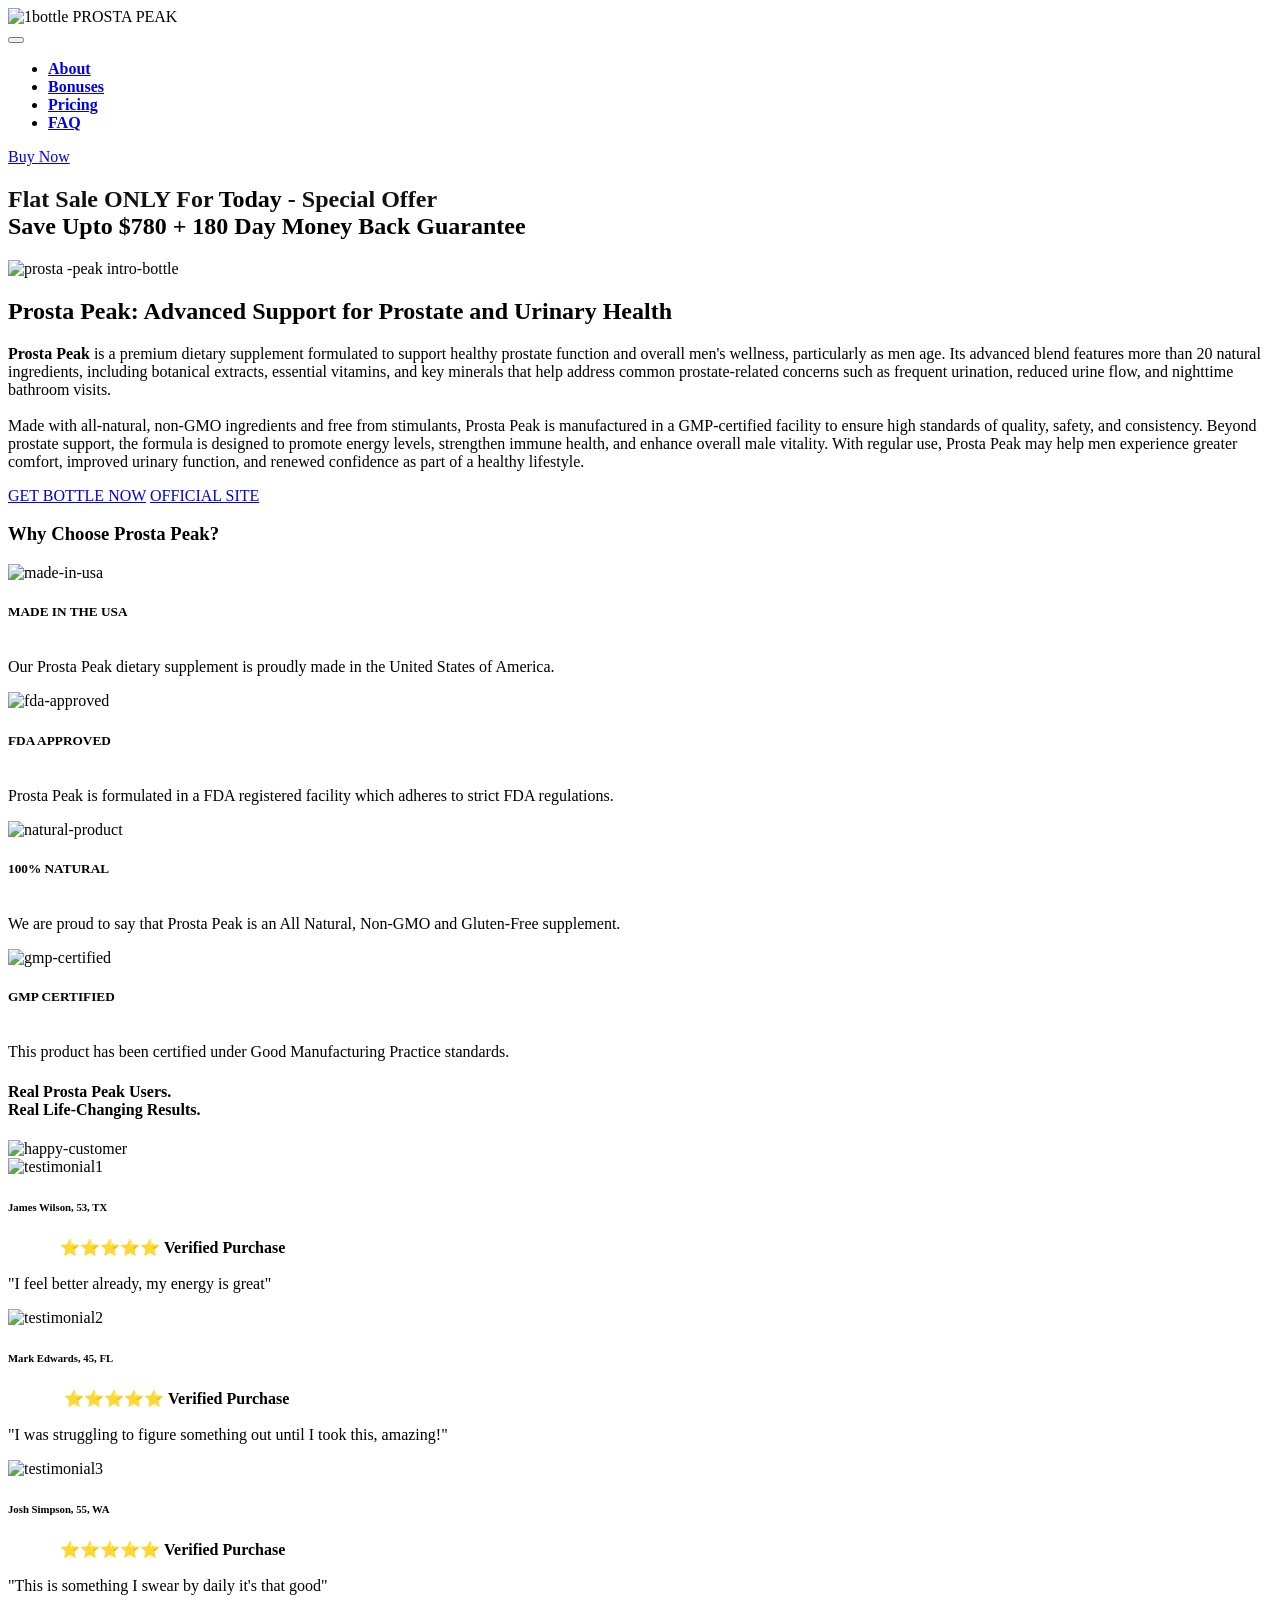
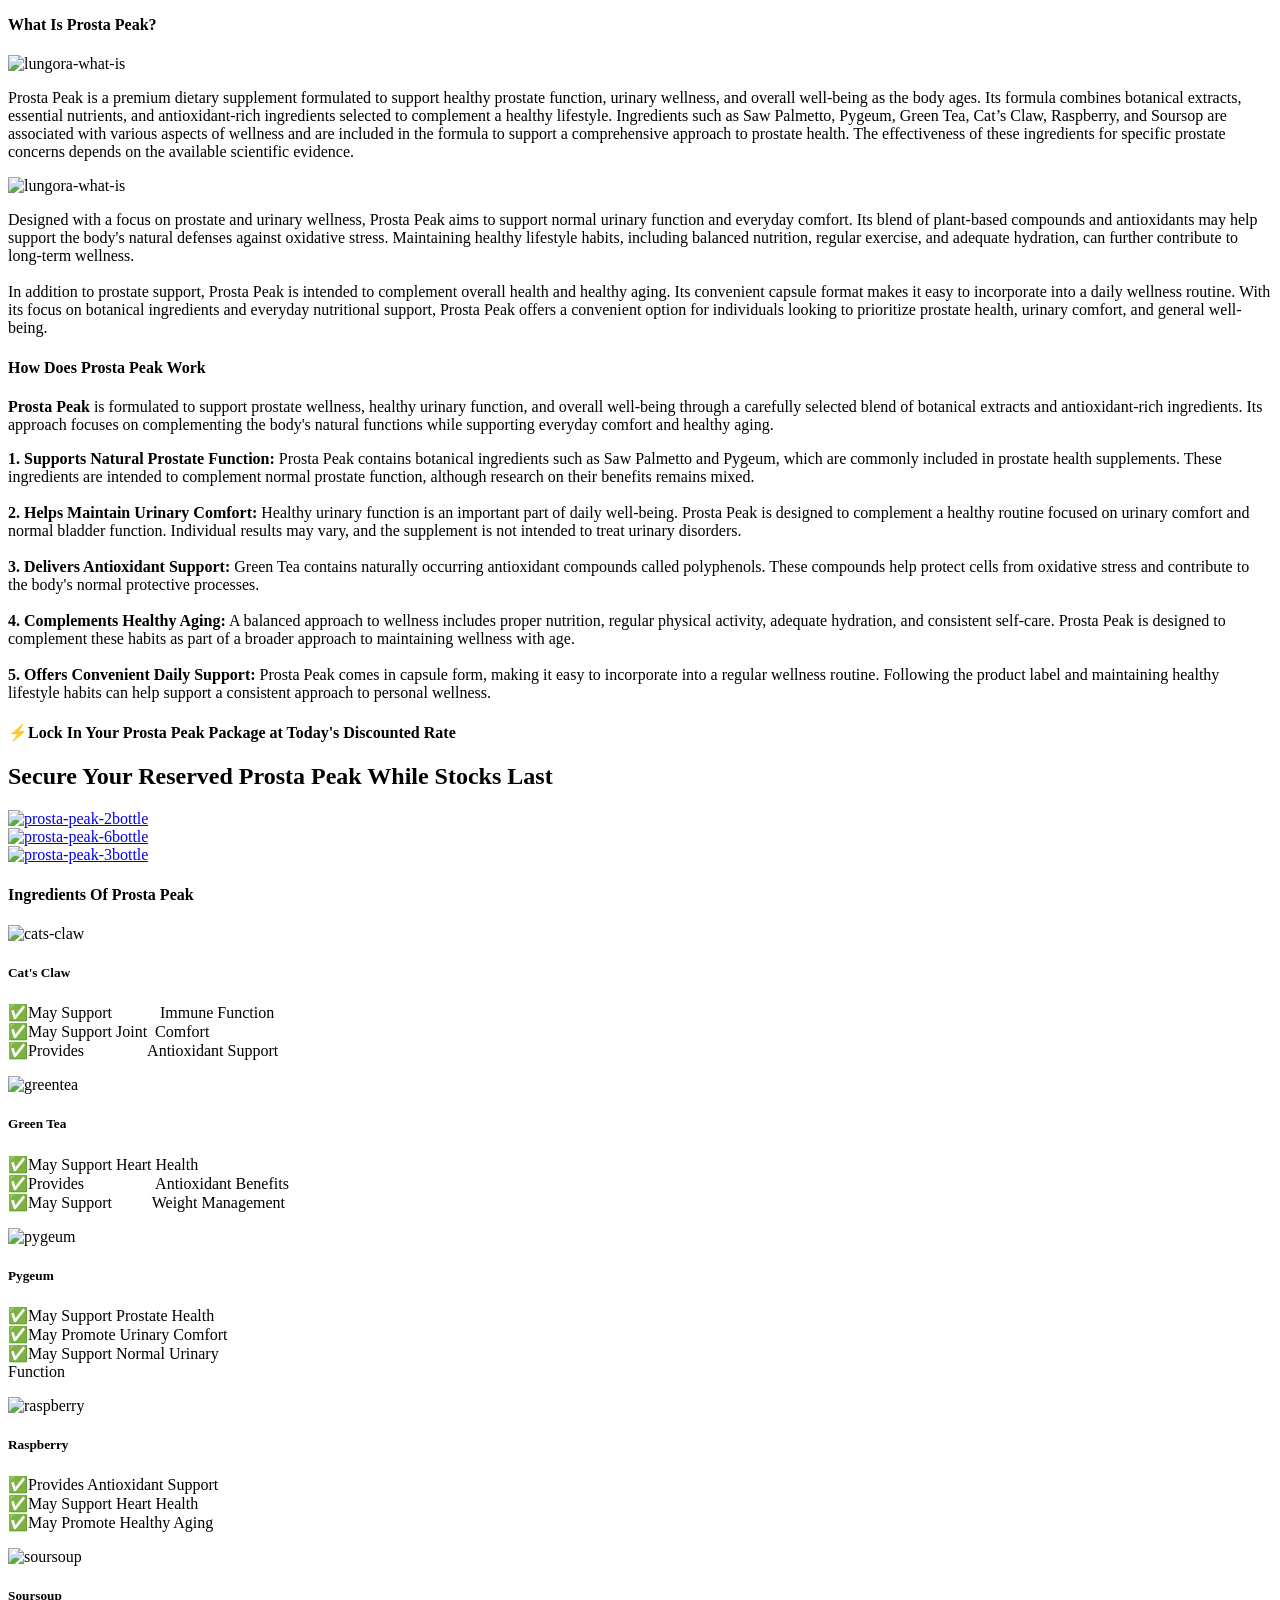
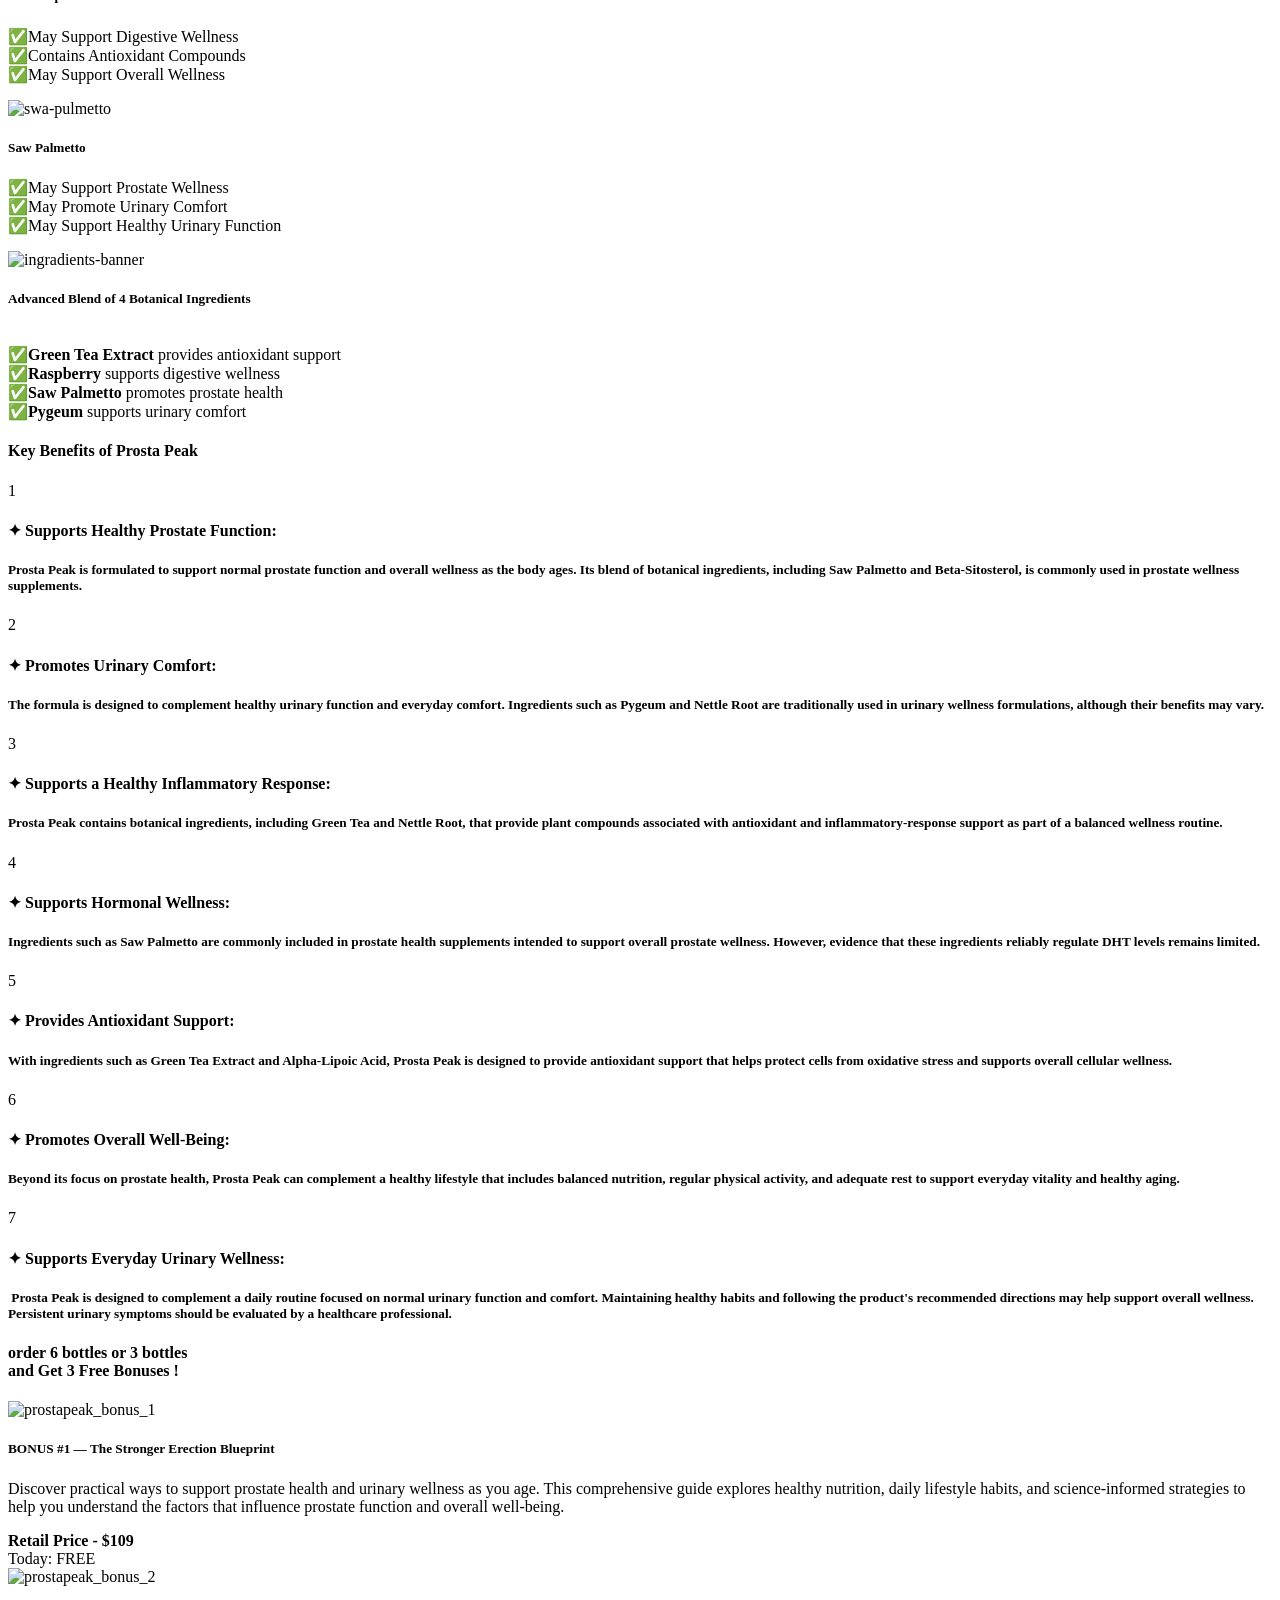
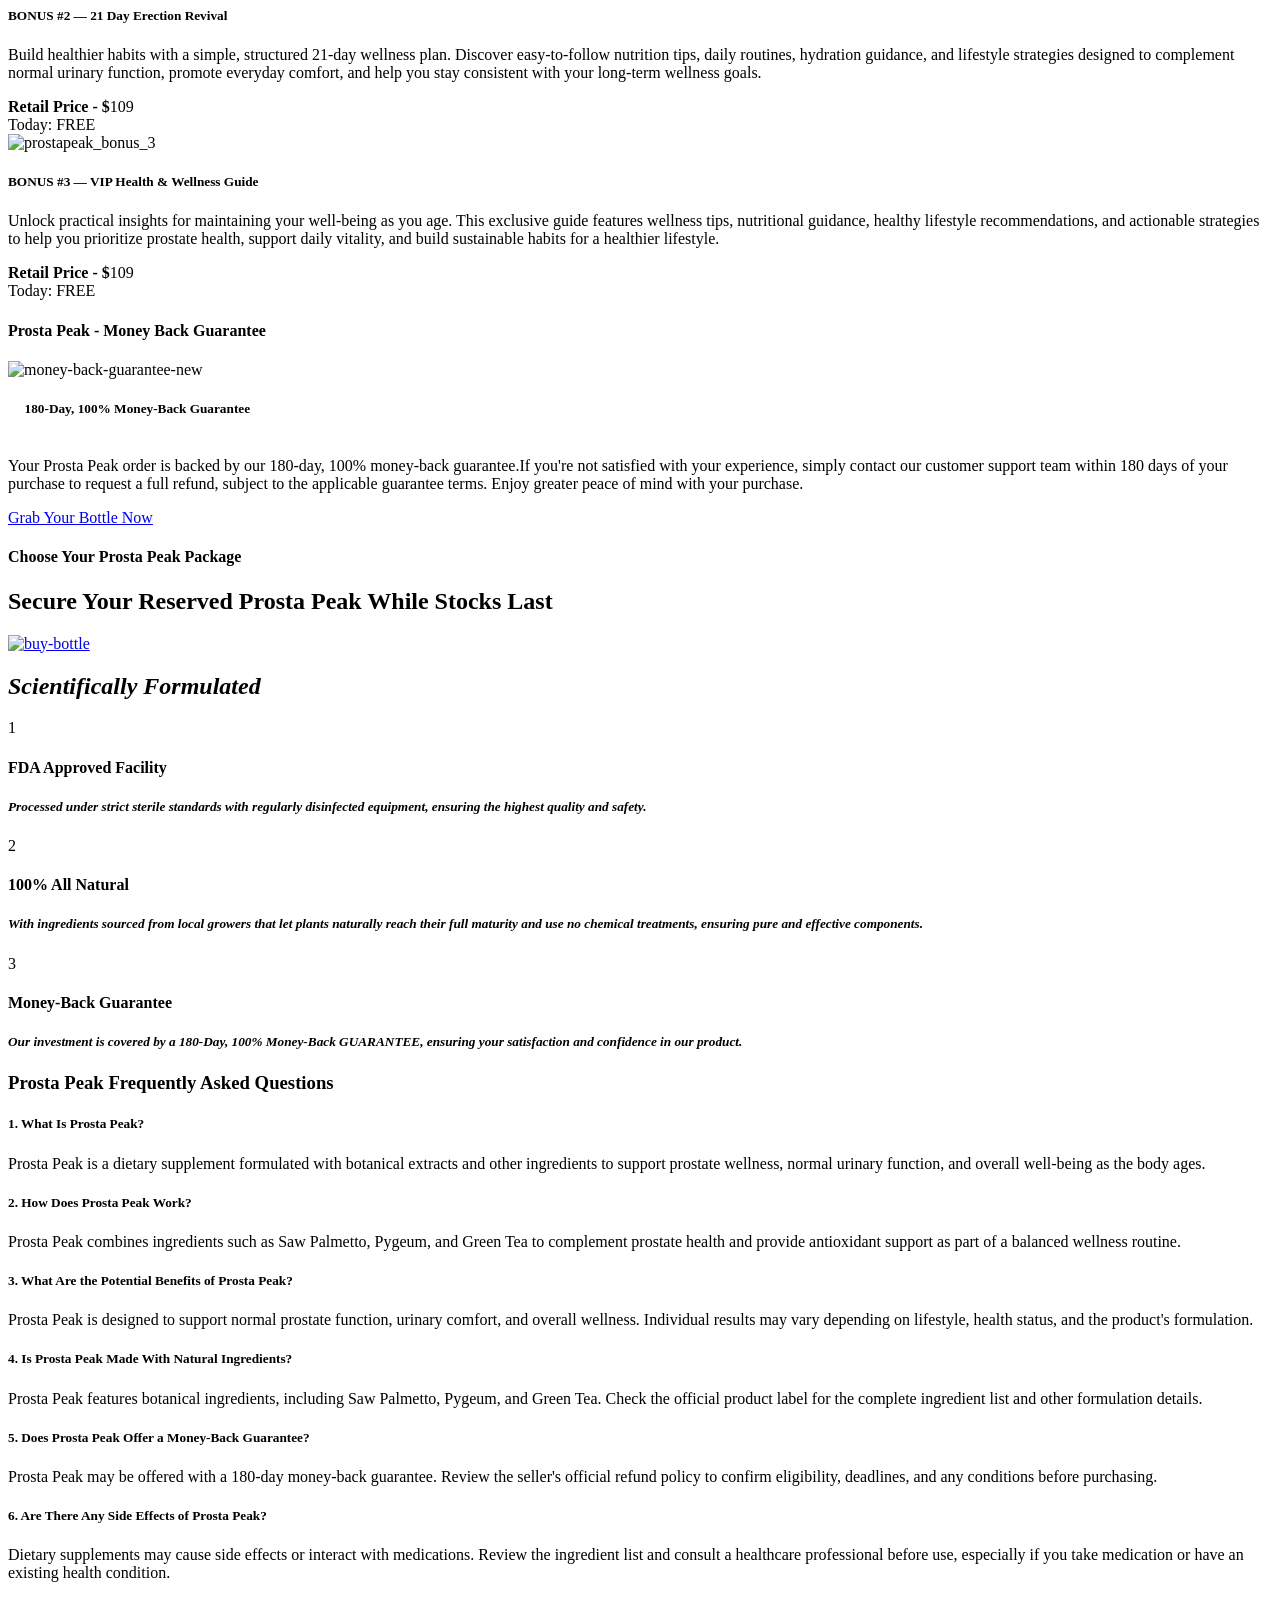
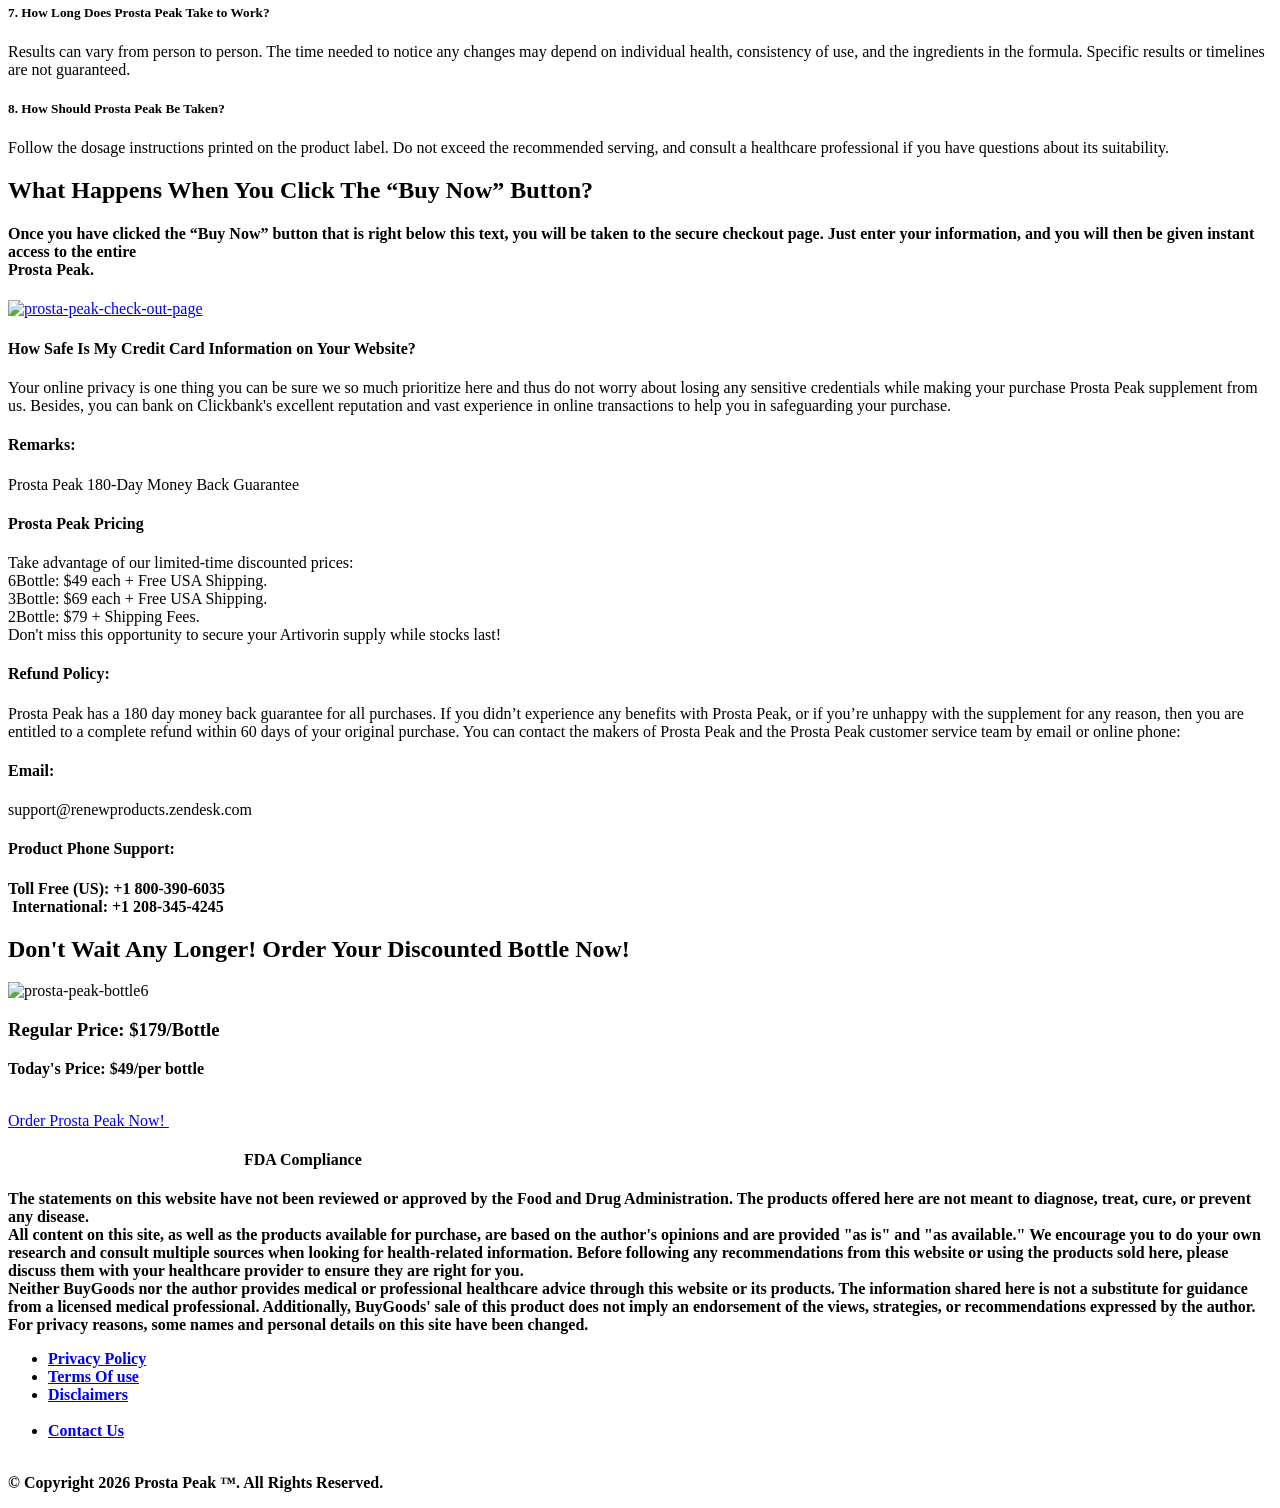
==== index.html @ 192a2726 "Add files via upload" ====
<!DOCTYPE html>
<html  lang="en">
<head>
  <!-- Site made with Mobirise Website Builder v6.1.12, https://mobirise.com -->
  <meta charset="UTF-8">
  <meta http-equiv="X-UA-Compatible" content="IE=edge">
  <meta name="generator" content="Mobirise v6.1.12, mobirise.com">
  <meta name="twitter:card" content="summary_large_image"/>
  <meta name="twitter:image:src" content="assets/images/index-meta.png">
  <meta property="og:image" content="assets/images/index-meta.png">
  <meta name="twitter:title" content="Prosta Peak™ | Official Site | -Prostate Health Support">
  <meta name="viewport" content="width=device-width, initial-scale=1, minimum-scale=1">
  <link rel="shortcut icon" href="assets/images/1bottle-92x146.png" type="image/x-icon">
  <meta name="description" content="Discover Prosta Peak, a dietary supplement formulated to support prostate health, urinary comfort, and overall wellness with a blend of botanical ingredients.">
  
  
  <title>Prosta Peak™ | Official Site | -Prostate Health Support</title>
  <link rel="stylesheet" href="assets/web/assets/mobirise-icons2/mobirise2.css">
  <link rel="stylesheet" href="assets/web/assets/mobirise-icons-bold/mobirise-icons-bold.css">
  <link rel="stylesheet" href="assets/bootstrap/css/bootstrap.min.css">
  <link rel="stylesheet" href="assets/animatecss/animate.css">
  <link rel="stylesheet" href="assets/dropdown/css/style.css">
  <link rel="stylesheet" href="assets/socicon/css/styles.css">
  <link rel="stylesheet" href="assets/theme/css/style.css">
  <link rel="preload" href="https://fonts.googleapis.com/css?family=Zen+Antique:400&display=swap" as="style" onload="this.onload=null;this.rel='stylesheet'">
  <noscript><link rel="stylesheet" href="https://fonts.googleapis.com/css?family=Zen+Antique:400&display=swap"></noscript>
  <link rel="preload" href="https://fonts.googleapis.com/css?family=Manrope:200,300,400,500,600,700,800&display=swap" as="style" onload="this.onload=null;this.rel='stylesheet'">
  <noscript><link rel="stylesheet" href="https://fonts.googleapis.com/css?family=Manrope:200,300,400,500,600,700,800&display=swap"></noscript>
  <link rel="preload" as="style" href="assets/mobirise/css/mbr-additional.css?v=Wb4AT2"><link rel="stylesheet" href="assets/mobirise/css/mbr-additional.css?v=Wb4AT2" type="text/css">

  
  
  <meta name="keywords" content="prosta peak official website,prosta peak reviews,prosta peak discount,prosta peak benefits,prosta peak urinary healthprosta peak order,prosta peak supplement, prosta peak capsule, prosta peak pricing,prosta peak buy">
<meta name="author"content="Prosta Peak">

<link rel="canonical"herf="">
</head>
<body>
  
  <section data-bs-version="5.1" class="menu menu1 cid-tJGsCG1vVL" once="menu" id="menu01-1">
	

	<nav class="navbar navbar-dropdown navbar-expand-lg">
		<div class="container">
			<div class="navbar-brand">
				<span class="navbar-logo">
					
						<img src="assets/images/1bottle-92x146.png" alt="1bottle" style="height: 2.9rem;">
					
				</span>
				<span class="navbar-caption-wrap"><a class="navbar-caption text-danger text-primary display-5">PROSTA PEAK</a></span>
			</div>
			<button class="navbar-toggler" type="button" data-toggle="collapse" data-bs-toggle="collapse" data-target="#navbarSupportedContent" data-bs-target="#navbarSupportedContent" aria-controls="navbarNavAltMarkup" aria-expanded="false" aria-label="Toggle navigation">
				<div class="hamburger">
					<span></span>
					<span></span>
					<span></span>
					<span></span>
				</div>
			</button>
			<div class="collapse navbar-collapse" id="navbarSupportedContent">
				<ul class="navbar-nav nav-dropdown" data-app-modern-menu="true"><li class="nav-item">
						<a class="nav-link link text-warning text-primary display-4" href="index.html#top"><span class="mobi-mbri mobi-mbri-layers mbr-iconfont mbr-iconfont-btn"></span><strong>About</strong></a>
					</li>
					<li class="nav-item">
						<a class="nav-link link text-warning text-primary display-4" href="index.html#features7-o" aria-expanded="false"><span class="mobi-mbri mobi-mbri-gift mbr-iconfont mbr-iconfont-btn"></span><strong>Bonuses</strong></a>
					</li>
					<li class="nav-item"><a class="nav-link link text-warning text-primary display-4" href="index.html#team1-u"><span class="mobi-mbri mobi-mbri-database mbr-iconfont mbr-iconfont-btn"></span><strong>Pricing</strong></a></li><li class="nav-item">
						<a class="nav-link link text-warning text-primary display-4" href="index.html#list05-13"><span class="mbrib-question mbr-iconfont mbr-iconfont-btn"></span><strong>FAQ</strong></a>
					</li></ul>
				
				<div class="navbar-buttons mbr-section-btn"><a class="btn btn-primary display-4" href="https://36f86bvnl8k4a-2ly90dd9jv-4.hop.clickbank.net" target="_blank">Buy Now</a></div>
			</div>
		</div>
	</nav>
</section>

<section data-bs-version="5.1" class="content4 cid-vyhotCHOme" id="content4-1g">
    
    
    <div class="container-fluid">
        <div class="row justify-content-center">
            <div class="title col-md-12 col-lg-12">
                <h1 class="mbr-section-title mbr-fonts-style align-center mb-4 d-none d-md-block d-lg-block d-xl-block display-2"><font color="#111111" style=""><strong>Flat Sale ONLY For&nbsp;</strong></font><strong>Today</strong>&nbsp;<font color="#111111"><strong>- Special Offer</strong><br></font><strong>Save Upto $780 + 180 Day Money Back Guarantee</strong></h1>
                
                
            </div>
        </div>
    </div>
</section>

<section data-bs-version="5.1" class="start article2 cid-vy6zNTiyX4" id="article02-0">
	

	
	

	<div class="container-fluid">
		<div class="row justify-content-center">
			<div class="col-12 col-md-12 col-lg-4 image-wrapper">
				<img class="w-100" src="assets/images/prosta20peak20supplement20product20advertisement-712x967.png" alt="prosta -peak intro-bottle">
			</div>
			<div class="col-12 col-md-12 col-lg">
				<div class="text-wrapper align-left">
					<h1 class="mbr-section-title mbr-fonts-style mb-4 display-5"><strong>Prosta Peak: Advanced Support for Prostate and Urinary Health</strong></h1>
					<p class="mbr-text align-left mbr-fonts-style mb-4 display-5"><strong>Prosta Peak</strong> is a premium dietary supplement formulated to support healthy prostate function and overall men's wellness, particularly as men age. Its advanced blend features more than 20 natural ingredients, including botanical extracts, essential vitamins, and key minerals that help address common prostate-related concerns such as frequent urination, reduced urine flow, and nighttime bathroom visits.
<br>
<br>Made with all-natural, non-GMO ingredients and free from stimulants, Prosta Peak is manufactured in a GMP-certified facility to ensure high standards of quality, safety, and consistency. Beyond prostate support, the formula is designed to promote energy levels, strengthen immune health, and enhance overall male vitality. With regular use, Prosta Peak may help men experience greater comfort, improved urinary function, and renewed confidence as part of a healthy lifestyle.</p>
					<div class="mbr-section-btn align-left mt-3"><a class="btn btn-primary display-5" href="https://36f86bvnl8k4a-2ly90dd9jv-4.hop.clickbank.net" target="_blank"><span class="mobi-mbri mobi-mbri-cart-add mbr-iconfont mbr-iconfont-btn"></span>GET BOTTLE NOW</a> <a class="btn btn-success-outline display-5" href="https://36f86bvnl8k4a-2ly90dd9jv-4.hop.clickbank.net" target="_blank"><span class="mobi-mbri mobi-mbri-cursor-click mbr-iconfont mbr-iconfont-btn"></span>OFFICIAL SITE</a></div>
				</div>
			</div>
		</div>
	</div>
</section>

<section data-bs-version="5.1" class="header3 cid-vy7ikTWwGf" id="header3-3">

    

    
    

    <div class="align-center container">
        <div class="row justify-content-center">
            <div class="col-12 col-lg-12">
                <h3 class="mbr-section-title mbr-fonts-style mb-3 display-2"><strong>Why Choose Prosta Peak?</strong></h3>
                
                
                
            </div>
        </div>
    </div>
</section>

<section data-bs-version="5.1" class="team1 cid-vy7ifWSAKe" id="team1-1">
    

    
    
    <div class="container">
        <div class="row justify-content-center">
            
            <div class="item features-image mb-4 col-12 col-md-3">
                <div class="item-wrapper">
                    <div class="image-wrap">
                        <img src="assets/images/made-in-united-state-1.webp" alt="made-in-usa" data-slide-to="0" data-bs-slide-to="0">
                    </div>
                    <div class="content-wrap">
                        <h5 class="mbr-section-title card-title mbr-fonts-style align-center m-0 display-5"><strong>MADE IN THE USA</strong><strong><br></strong><strong><br></strong></h5>
                        
                        <p class="card-text mbr-fonts-style align-center display-5">
                            Our Prosta Peak dietary supplement is proudly made in the United States of America.
                        </p>
                        
                        
                    </div>
                </div>
            </div>

            <div class="item features-image mb-4 col-12 col-md-3">
                <div class="item-wrapper">
                    <div class="image-wrap">
                        <img src="assets/images/fda-approved-2.webp" alt="fda-approved" data-slide-to="1" data-bs-slide-to="1">
                    </div>
                    <div class="content-wrap">
                        <h5 class="mbr-section-title card-title mbr-fonts-style align-center m-0 display-5"><strong>FDA APPROVED</strong><br><strong><br></strong></h5>
                        
                        <p class="card-text mbr-fonts-style align-center display-5">
                            Prosta Peak is formulated in a FDA registered facility which adheres to strict FDA regulations.
                        </p>
                        
                        
                    </div>
                </div>
            </div>
            
            <div class="item features-image mb-4 col-12 col-md-3">
                <div class="item-wrapper">
                    <div class="image-wrap">
                        <img src="assets/images/natural-product-2.webp" alt="natural-product" data-slide-to="2" data-bs-slide-to="2">
                    </div>
                    <div class="content-wrap">
                        <h5 class="mbr-section-title card-title mbr-fonts-style align-center m-0 display-5"><strong>100% NATURAL</strong><br><strong><br></strong></h5>
                        
                        <p class="card-text mbr-fonts-style align-center display-5">We are proud to say that Prosta Peak is an All Natural, Non-GMO and Gluten-Free supplement.</p>
                        
                        
                    </div>
                </div>
            </div><div class="item features-image mb-4 col-12 col-md-3">
                <div class="item-wrapper">
                    <div class="image-wrap">
                        <img src="assets/images/gmp-certified-3.webp" alt="gmp-certified" data-slide-to="3" data-bs-slide-to="3">
                    </div>
                    <div class="content-wrap">
                        <h5 class="mbr-section-title card-title mbr-fonts-style align-center m-0 display-5"><strong>GMP CERTIFIED</strong><br><strong><br></strong></h5>
                        
                        <p class="card-text mbr-fonts-style align-center display-5">
                            This product has been certified under Good Manufacturing Practice standards.
                        </p>
                        
                        
                    </div>
                </div>
            </div>
        </div>
    </div>
</section>

<section data-bs-version="5.1" class="header3 cid-vy7ij6D4bA" id="header3-2">

    

    
    

    <div class="align-center container">
        <div class="row justify-content-center">
            <div class="col-12 col-lg-12">
                <h4 class="mbr-section-title mbr-fonts-style mb-3 display-2"><strong>Real Prosta Peak Users.
</strong><div><strong>Real Life-Changing Results.</strong></div></h4>
                
                
                
            </div>
        </div>
    </div>
</section>

<section data-bs-version="5.1" class="image3 cid-vygMN3to5I" id="image3-1a">
    

    
    

    <div class="container">
        <div class="row justify-content-center">
            <div class="col-12 col-lg-9">
                <div class="image-wrapper">
                    <img src="assets/images/happy-customer-1146x386.png" alt="happy-customer">
                    
                </div>
            </div>
        </div>
    </div>
</section>

<section data-bs-version="5.1" class="features9 cid-vygL002fHL" xmlns="http://www.w3.org/1999/html" id="features9-19">
    
    

    
    

    <div class="container">
        
        
        <div class="item features-image active">
            <div class="item-wrapper">
                <div class="row align-items-center">
                    <div class="col-12 col-md-3">
                        <div class="image-wrapper">
                            <img src="assets/images/testimonial1-288x288.png" alt="testimonial1" data-slide-to="0" data-bs-slide-to="0">
                        </div>
                    </div>
                    <div class="col-12 col-md">
                        <div class="card-box">
                            <div class="row">
                                <div class="col-md">
                                    <h6 class="card-title mbr-fonts-style display-5"><strong>James Wilson, 53, TX</strong></h6>
                                    <p class="mbr-text mbr-fonts-style display-5">&nbsp; &nbsp; &nbsp; &nbsp; &nbsp; &nbsp; &nbsp;⭐⭐⭐⭐⭐&nbsp;<strong>Verified Purchase</strong><br><br>"I feel better already, my energy is great"<br></p>
                                </div>
                                
                                <div></div>
                            </div>
                        </div>
                    </div>
                </div>
            </div>
        </div><div class="item features-image">
            <div class="item-wrapper">
                <div class="row align-items-center">
                    <div class="col-12 col-md-3">
                        <div class="image-wrapper">
                            <img src="assets/images/testimonial2-518x518.png" alt="testimonial2" data-slide-to="1" data-bs-slide-to="1">
                        </div>
                    </div>
                    <div class="col-12 col-md">
                        <div class="card-box">
                            <div class="row">
                                <div class="col-md">
                                    <h6 class="card-title mbr-fonts-style display-5"><strong>Mark Edwards, 45, FL</strong></h6>
                                    <p class="mbr-text mbr-fonts-style display-5">&nbsp; &nbsp; &nbsp; &nbsp; &nbsp; &nbsp; &nbsp; ⭐⭐⭐⭐⭐ <strong>Verified Purchase</strong><strong><br></strong><br>"I was struggling to figure something out until I took this, amazing!"<br></p>
                                </div>
                                
                                <div></div>
                            </div>
                        </div>
                    </div>
                </div>
            </div>
        </div><div class="item features-image">
            <div class="item-wrapper">
                <div class="row align-items-center">
                    <div class="col-12 col-md-3">
                        <div class="image-wrapper">
                            <img src="assets/images/testimonial3-288x288.png" alt="testimonial3" data-slide-to="2" data-bs-slide-to="2">
                        </div>
                    </div>
                    <div class="col-12 col-md">
                        <div class="card-box">
                            <div class="row">
                                <div class="col-md">
                                    <h6 class="card-title mbr-fonts-style display-5"><strong>Josh Simpson, 55, WA</strong></h6>
                                    <p class="mbr-text mbr-fonts-style display-5">&nbsp; &nbsp; &nbsp; &nbsp; &nbsp; &nbsp; &nbsp;⭐⭐⭐⭐⭐ <strong>Verified Purchase</strong><strong><br></strong><br>"This is something I swear by daily it's that good"<br></p>
                                </div>
                                
                                <div></div>
                            </div>
                        </div>
                    </div>
                </div>
            </div>
        </div>
    </div>
</section>

<section data-bs-version="5.1" class="header3 cid-vy7kbhghx2" id="header3-5">

    

    
    

    <div class="align-center container">
        <div class="row justify-content-center">
            <div class="col-12 col-lg-12">
                <h4 class="mbr-section-title mbr-fonts-style mb-3 display-2"><strong>What Is Prosta Peak?</strong></h4>
                
                
                
            </div>
        </div>
    </div>
</section>

<section data-bs-version="5.1" class="features7 cid-vy7kC2RSER" id="features7-6">
    <!---->
    

    
    
    <div class="container-fluid">
        <div class="card-wrapper">
            <div class="row align-items-center flex-row-reverse">
                <div class="col-12 col-lg-4">
                    <div class="image-wrapper">
                        <img src="assets/images/2bottles-712x793.png" alt="lungora-what-is">
                    </div>
                </div>
                <div class="col-12 col-lg">
                    <div class="text-box">
                        
                        <p class="mbr-text mbr-fonts-style display-5">Prosta Peak is a premium dietary supplement formulated to support healthy prostate function, urinary wellness, and overall well-being as the body ages. Its formula combines botanical extracts, essential nutrients, and antioxidant-rich ingredients selected to complement a healthy lifestyle. Ingredients such as Saw Palmetto, Pygeum, Green Tea, Cat’s Claw, Raspberry, and Soursop are associated with various aspects of wellness and are included in the formula to support a comprehensive approach to prostate health. The effectiveness of these ingredients for specific prostate concerns depends on the available scientific evidence.<br></p>
                        
                        
                    </div>
                </div>
            </div>
        </div>
    </div>
</section>

<section data-bs-version="5.1" class="features7 cid-vy7l1I9UVM" id="features7-7">
    <!---->
    

    
    
    <div class="container-fluid">
        <div class="card-wrapper">
            <div class="row align-items-center">
                <div class="col-12 col-lg-4">
                    <div class="image-wrapper">
                        <img src="assets/images/prostate20support20and20revival20bundle-712x630.png" alt="lungora-what-is">
                    </div>
                </div>
                <div class="col-12 col-lg">
                    <div class="text-box">
                        
                        <p class="mbr-text mbr-fonts-style display-5">Designed with a focus on prostate and urinary wellness, Prosta Peak aims to support normal urinary function and everyday comfort. Its blend of plant-based compounds and antioxidants may help support the body's natural defenses against oxidative stress. Maintaining healthy lifestyle habits, including balanced nutrition, regular exercise, and adequate hydration, can further contribute to long-term wellness.<br><br>In addition to prostate support, Prosta Peak is intended to complement overall health and healthy aging. Its convenient capsule format makes it easy to incorporate into a daily wellness routine. With its focus on botanical ingredients and everyday nutritional support, Prosta Peak offers a convenient option for individuals looking to prioritize prostate health, urinary comfort, and general well-being.<br></p>
                        
                        
                    </div>
                </div>
            </div>
        </div>
    </div>
</section>

<section data-bs-version="5.1" class="header3 cid-vy7lmOQEzu" id="header3-8">

    

    
    

    <div class="align-center container">
        <div class="row justify-content-center">
            <div class="col-12 col-lg-12">
                <h4 class="mbr-section-title mbr-fonts-style mb-3 display-2"><strong>How Does Prosta Peak Work</strong></h4>
                
                
                
            </div>
        </div>
    </div>
</section>

<section data-bs-version="5.1" class="content5 cid-vyhA2QmV28" id="content5-1h">
    
    <div class="container">
        <div class="row justify-content-center">
            <div class="col-md-12 col-lg-10">
                
                
                <p class="mbr-text mbr-fonts-style display-5"><strong>Prosta Peak</strong> is formulated to support prostate wellness, healthy urinary function, and overall well-being through a carefully selected blend of botanical extracts and antioxidant-rich ingredients. Its approach focuses on complementing the body's natural functions while supporting everyday comfort and healthy aging.</p>
            </div>
        </div>
    </div>
</section>

<section data-bs-version="5.1" class="content15 cid-vy7m95IAvo" id="content15-a">

    

    
    
    <div class="container">
        <div class="row justify-content-center">
            <div class="card col-md-12 col-lg-12">
                <div class="card-wrapper">
                    <div class="card-box align-left">
                        
                        <p class="mbr-text mbr-fonts-style display-5"><strong>1. Supports Natural Prostate Function:</strong> Prosta Peak contains botanical ingredients such as Saw Palmetto and Pygeum, which are commonly included in prostate health supplements. These ingredients are intended to complement normal prostate function, although research on their benefits remains mixed.<br><br><strong>2. Helps Maintain Urinary Comfort:</strong> Healthy urinary function is an important part of daily well-being. Prosta Peak is designed to complement a healthy routine focused on urinary comfort and normal bladder function. Individual results may vary, and the supplement is not intended to treat urinary disorders.<br><br><strong>3. Delivers Antioxidant Support:</strong> Green Tea contains naturally occurring antioxidant compounds called polyphenols. These compounds help protect cells from oxidative stress and contribute to the body's normal protective processes.<br><br><strong>4. Complements Healthy Aging:</strong> A balanced approach to wellness includes proper nutrition, regular physical activity, adequate hydration, and consistent self-care. Prosta Peak is designed to complement these habits as part of a broader approach to maintaining wellness with age.<br><br><strong>5. Offers Convenient Daily Support:</strong> Prosta Peak comes in capsule form, making it easy to incorporate into a regular wellness routine. Following the product label and maintaining healthy lifestyle habits can help support a consistent approach to personal wellness.<br></p>
                        
                    </div>
                </div>
            </div>
        </div>
    </div>
</section>

<section data-bs-version="5.1" class="header3 cid-vy7mnGGQPc" id="header3-b">

    

    
    

    <div class="align-center container">
        <div class="row justify-content-center">
            <div class="col-12 col-lg-12">
                <h4 class="mbr-section-title mbr-fonts-style mb-3 display-2"><strong>⚡Lock In Your Prosta Peak Package at Today's Discounted Rate</strong></h4>
                <h2 class="mbr-section-subtitle mbr-fonts-style mb-3 display-5"><strong>Secure Your Reserved Prosta Peak While Stocks Last</strong></h2>
                
                
            </div>
        </div>
    </div>
</section>

<section data-bs-version="5.1" class="team1 cid-vydh9ml3Dt" id="team1-u">
    

    
    
    <div class="container">
        <div class="row justify-content-center">
            
            <div class="col-sm-6 col-lg-4">
                <div class="card-wrap">
                    <div class="image-wrap">
                        <a href="https://36f86bvnl8k4a-2ly90dd9jv-4.hop.clickbank.net"><img src="assets/images/prosta-peak-2bottle-576x1196.png" alt="prosta-peak-2bottle"></a>
                    </div>
                    <div class="content-wrap">
                        
                        
                        
                        
                        
                    </div>
                </div>
            </div>

            <div class="col-sm-6 col-lg-4">
                <div class="card-wrap">
                    <div class="image-wrap">
                        <a href="https://36f86bvnl8k4a-2ly90dd9jv-4.hop.clickbank.net"><img src="assets/images/prosta-peak-6bottle-619x1289.png" alt="prosta-peak-6bottle"></a>
                    </div>
                    <div class="content-wrap">
                        
                        
                        
                        
                        
                    </div>
                </div>
            </div>

            <div class="col-sm-6 col-lg-4">
                <div class="card-wrap">
                    <div class="image-wrap">
                        <a href="https://36f86bvnl8k4a-2ly90dd9jv-4.hop.clickbank.net"><img src="assets/images/prosta-peak-3bottle-570x1185.png" alt="prosta-peak-3bottle"></a>
                    </div>
                    <div class="content-wrap">
                        
                        
                        
                        
                        
                    </div>
                </div>
            </div>

            
        </div>
    </div>
</section>

<section data-bs-version="5.1" class="header3 cid-vy7ndL1pJ2" id="header3-e">

    

    
    

    <div class="align-center container">
        <div class="row justify-content-center">
            <div class="col-12 col-lg-12">
                <h4 class="mbr-section-title mbr-fonts-style mb-3 display-2"><strong>Ingredients Of Prosta Peak</strong></h4>
                
                
                
            </div>
        </div>
    </div>
</section>

<section data-bs-version="5.1" class="features19 cid-vyd5vZDalj" id="features019-h">
	

	
	
	<div class="container">
		<div class="row justify-content-center">
			
		</div>
		<div class="row">
			<div class="item features-without-image col-12 col-lg-4 item-mb active">
				<div class="item-wrapper">
					<div class="card-box align-left">
						<div class="img-wrapper mb-3">
							<img class="" src="assets/images/cats-claw-160x166.png" alt="cats-claw" data-slide-to="0" data-bs-slide-to="0">
						</div>
						<h5 class="card-title mbr-fonts-style display-5"><strong>Cat's Claw</strong></h5>
						<p class="card-text mbr-fonts-style display-5">✅May Support&nbsp; &nbsp; &nbsp; &nbsp; &nbsp; &nbsp; Immune Function<br>✅May Support Joint&nbsp; Comfort<br>✅Provides&nbsp; &nbsp; &nbsp; &nbsp; &nbsp; &nbsp; &nbsp; &nbsp; Antioxidant Support</p>
					</div>
				</div>
			</div><div class="item features-without-image col-12 col-lg-4 item-mb">
				<div class="item-wrapper">
					<div class="card-box align-left">
						<div class="img-wrapper mb-3">
							<img class="" src="assets/images/greentea-160x166.png" data-slide-to="1" data-bs-slide-to="1" alt="greentea">
						</div>
						<h5 class="card-title mbr-fonts-style display-5"><strong>Green Tea</strong></h5>
						<p class="card-text mbr-fonts-style display-5">✅May Support Heart Health<br>✅Provides&nbsp; &nbsp; &nbsp; &nbsp; &nbsp; &nbsp; &nbsp; &nbsp; &nbsp; Antioxidant Benefits<br>✅May Support&nbsp; &nbsp; &nbsp; &nbsp; &nbsp; Weight Management</p>
					</div>
				</div>
			</div>
			
			<div class="item features-without-image col-12 col-lg-4 item-mb">
				<div class="item-wrapper">
					<div class="card-box align-left">
						<div class="img-wrapper mb-3">
							<img class="" src="assets/images/pygeum-160x166.png" data-slide-to="2" data-bs-slide-to="2" alt="pygeum">
						</div>
						<h5 class="card-title mbr-fonts-style display-5">
							<strong>Pygeum</strong>
						</h5>
						<p class="card-text mbr-fonts-style display-5">✅May Support Prostate Health<br>✅May Promote Urinary Comfort<br>✅May Support Normal Urinary<br>Function</p>
					</div>
				</div>
			</div>
		</div>
	</div>
</section>

<section data-bs-version="5.1" class="features19 cid-vyd6xxCY34" id="features019-i">
	

	
	
	<div class="container">
		<div class="row justify-content-center">
			
		</div>
		<div class="row">
			<div class="item features-without-image col-12 col-lg-4 item-mb active">
				<div class="item-wrapper">
					<div class="card-box align-left">
						<div class="img-wrapper mb-3">
							<img class="" src="assets/images/raspberry-160x166.png" alt="raspberry" data-slide-to="0" data-bs-slide-to="0">
						</div>
						<h5 class="card-title mbr-fonts-style display-5">
							<strong>Raspberry</strong>
						</h5>
						<p class="card-text mbr-fonts-style display-5">✅Provides Antioxidant Support<br>✅May Support Heart Health<br>✅May Promote Healthy Aging</p>
					</div>
				</div>
			</div><div class="item features-without-image col-12 col-lg-4 item-mb">
				<div class="item-wrapper">
					<div class="card-box align-left">
						<div class="img-wrapper mb-3">
							<img class="" src="assets/images/soursoup-160x166.png" data-slide-to="1" data-bs-slide-to="1" alt="soursoup">
						</div>
						<h5 class="card-title mbr-fonts-style display-5">
							<strong>Soursoup</strong>
						</h5>
						<p class="card-text mbr-fonts-style display-5">✅May Support Digestive Wellness<br>✅Contains Antioxidant Compounds<br>✅May Support Overall Wellness</p>
					</div>
				</div>
			</div>
			
			<div class="item features-without-image col-12 col-lg-4 item-mb">
				<div class="item-wrapper">
					<div class="card-box align-left">
						<div class="img-wrapper mb-3">
							<img class="" src="assets/images/swa-pulmetto-160x166.png" data-slide-to="2" data-bs-slide-to="2" alt="swa-pulmetto">
						</div>
						<h5 class="card-title mbr-fonts-style display-5"><strong>Saw Palmetto</strong></h5>
						<p class="card-text mbr-fonts-style display-5">✅May Support Prostate Wellness<br>✅May Promote Urinary Comfort<br>✅May Support Healthy Urinary Function<br></p>
					</div>
				</div>
			</div>
		</div>
	</div>
</section>

<section data-bs-version="5.1" class="features7 cid-vyhZlrEdJS" id="features7-1q">
    <!---->
    

    
    
    <div class="container">
        <div class="card-wrapper">
            <div class="row align-items-center">
                <div class="col-12 col-lg-4">
                    <div class="image-wrapper">
                        <img src="assets/images/ingradients-banner-712x553.png" alt="ingradients-banner">
                    </div>
                </div>
                <div class="col-12 col-lg">
                    <div class="text-box">
                        <h5 class="mbr-title mbr-fonts-style display-5"><strong>Advanced Blend of 4 Botanical Ingredients</strong><br><strong><br></strong></h5>
                        <p class="mbr-text mbr-fonts-style display-7">✅<strong>Green Tea Extract </strong>provides antioxidant support
<br>✅<strong>Raspberry</strong> supports digestive wellness
<br>✅<strong>Saw Palmetto</strong> promotes prostate health
<br>✅<strong>Pygeum</strong> supports urinary comfort<br></p>
                        
                        
                    </div>
                </div>
            </div>
        </div>
    </div>
</section>

<section data-bs-version="5.1" class="header3 cid-vyd7IB9v1x" id="header3-k">

    

    
    

    <div class="align-center container">
        <div class="row justify-content-center">
            <div class="col-12 col-lg-12">
                <h4 class="mbr-section-title mbr-fonts-style mb-3 display-2"><strong>Key Benefits of Prosta Peak</strong></h4>
                
                
                
            </div>
        </div>
    </div>
</section>

<section data-bs-version="5.1" class="features20 cid-vyd8RsvYnQ" id="features20-m">

    

    
    
    <div class="container">
        <div class="row justify-content-center">
            
            <div class="col-12 col-md-11">
                <div class="item mbr-flex">
                    <div class="icon-box">
                        <span class="step-number mbr-fonts-style display-5">1</span>
                    </div>
                    <div class="text-box">
                        <h4 class="icon-title card-title mbr-black mbr-fonts-style display-5"><strong>✦ Supports Healthy Prostate Function:&nbsp;</strong></h4>
                        <h5 class="icon-text mbr-black mbr-fonts-style display-5"><div>Prosta Peak is formulated to support normal prostate function and overall wellness as the body ages. Its blend of botanical ingredients, including Saw Palmetto and Beta-Sitosterol, is commonly used in prostate wellness supplements.</div></h5>
                    </div>
                </div>
                <div class="item mbr-flex">
                    <div class="icon-box">
                        <span class="step-number mbr-fonts-style display-5">2</span>
                    </div>
                    <div class="text-box">
                        <h4 class="icon-title card-title mbr-black mbr-fonts-style display-5"><strong>✦ Promotes Urinary Comfort:&nbsp;</strong></h4>
                        <h5 class="icon-text mbr-black mbr-fonts-style display-5">The formula is designed to complement healthy urinary function and everyday comfort. Ingredients such as Pygeum and Nettle Root are traditionally used in urinary wellness formulations, although their benefits may vary.</h5>
                    </div>
                </div>
                <div class="item mbr-flex">
                    <div class="icon-box">
                        <span class="step-number mbr-fonts-style display-5">3</span>
                    </div>
                    <div class="text-box">
                        <h4 class="icon-title card-title mbr-black mbr-fonts-style display-5"><strong>✦ Supports a Healthy Inflammatory Response:</strong></h4>
                        <h5 class="icon-text mbr-black mbr-fonts-style display-5">Prosta Peak contains botanical ingredients, including Green Tea and Nettle Root, that provide plant compounds associated with antioxidant and inflammatory-response support as part of a balanced wellness routine.</h5>
                    </div>
                </div>
                <div class="item mbr-flex">
                    <div class="icon-box">
                        <span class="step-number mbr-fonts-style display-5">4</span>
                    </div>
                    <div class="text-box">
                        <h4 class="icon-title card-title mbr-black mbr-fonts-style display-5"><strong>✦ Supports Hormonal Wellness:</strong></h4>
                        <h5 class="icon-text mbr-black mbr-fonts-style display-5">Ingredients such as Saw Palmetto are commonly included in prostate health supplements intended to support overall prostate wellness. However, evidence that these ingredients reliably regulate DHT levels remains limited.</h5>
                    </div>
                </div>
                <div class="item mbr-flex">
                    <div class="icon-box">
                        <span class="step-number mbr-fonts-style display-5">5</span>
                    </div>
                    <div class="text-box">
                        <h4 class="icon-title card-title mbr-black mbr-fonts-style display-5"><strong>✦ Provides Antioxidant Support:</strong></h4>
                        <h5 class="icon-text mbr-black mbr-fonts-style display-5">With ingredients such as Green Tea Extract and Alpha-Lipoic Acid, Prosta Peak is designed to provide antioxidant support that helps protect cells from oxidative stress and supports overall cellular wellness.</h5>
                    </div>
                </div>
                <div class="item mbr-flex">
                    <div class="icon-box">
                        <span class="step-number mbr-fonts-style display-5">6</span>
                    </div>
                    <div class="text-box">
                        <h4 class="icon-title card-title mbr-black mbr-fonts-style display-5"><strong>✦ Promotes Overall Well-Being:</strong></h4>
                        <h5 class="icon-text mbr-black mbr-fonts-style display-5">Beyond its focus on prostate health, Prosta Peak can complement a healthy lifestyle that includes balanced nutrition, regular physical activity, and adequate rest to support everyday vitality and healthy aging.</h5>
                    </div>
                </div>
                <div class="item mbr-flex last">
                    <div class="icon-box">
                        <span class="step-number mbr-fonts-style display-5">7</span>
                    </div>
                    <div class="text-box">
                        <h4 class="icon-title card-title mbr-black mbr-fonts-style display-5"><strong>✦ Supports Everyday Urinary Wellness:</strong></h4>
                        <h5 class="icon-text mbr-black mbr-fonts-style display-5">&nbsp;Prosta Peak is designed to complement a daily routine focused on normal urinary function and comfort. Maintaining healthy habits and following the product's recommended directions may help support overall wellness. Persistent urinary symptoms should be evaluated by a healthcare professional.</h5>
                    </div>
                </div>
                
                
                
            </div>
        </div>
    </div>
</section>

<section data-bs-version="5.1" class="header3 cid-vyd9fZB8L7" id="header3-n">

    

    
    

    <div class="align-center container">
        <div class="row justify-content-center">
            <div class="col-12 col-lg-12">
                <h4 class="mbr-section-title mbr-fonts-style mb-3 display-2"><strong>order 6 bottles or 3 bottles
</strong><div><strong>and Get 3 Free Bonuses !</strong></div></h4>
                
                
                
            </div>
        </div>
    </div>
</section>

<section data-bs-version="5.1" class="features7 cid-vyd9mtTMQ8" id="features7-o">
    <!---->
    

    
    
    <div class="container">
        <div class="card-wrapper">
            <div class="row align-items-center">
                <div class="col-12 col-lg-4">
                    <div class="image-wrapper">
                        <img src="assets/images/prostapeak-bonus-1-500x421.png" alt="prostapeak_bonus_1">
                    </div>
                </div>
                <div class="col-12 col-lg">
                    <div class="text-box">
                        <h5 class="mbr-title mbr-fonts-style display-5"><strong>BONUS #1 — The Stronger Erection Blueprint</strong></h5>
                        <p class="mbr-text mbr-fonts-style display-5">Discover practical ways to support prostate health and urinary wellness as you age. This comprehensive guide explores healthy nutrition, daily lifestyle habits, and science-informed strategies to help you understand the factors that influence prostate function and overall well-being.<br></p>
                        <div class="cost">
                            <span class="currentcost mbr-fonts-style pr-2 display-5"><strong>Retail Price -</strong></span>
                            <span class="oldcost mbr-fonts-style display-5"><strong>$109</strong></span>
                        </div>
                        <div class="mbr-section-btn pt-3"><a class="btn btn-black-outline display-4">Today: FREE</a></div>
                    </div>
                </div>
            </div>
        </div>
    </div>
</section>

<section data-bs-version="5.1" class="features7 cid-vydbqVdhN4" id="features7-p">
    <!---->
    

    
    
    <div class="container">
        <div class="card-wrapper">
            <div class="row align-items-center">
                <div class="col-12 col-lg-4">
                    <div class="image-wrapper">
                        <img src="assets/images/prostapeak-bonus-2-500x421.png" alt="prostapeak_bonus_2">
                    </div>
                </div>
                <div class="col-12 col-lg">
                    <div class="text-box">
                        <h5 class="mbr-title mbr-fonts-style display-5"><strong>BONUS #2 — 21 Day Erection Revival</strong></h5>
                        <p class="mbr-text mbr-fonts-style display-5">Build healthier habits with a simple, structured 21-day wellness plan. Discover easy-to-follow nutrition tips, daily routines, hydration guidance, and lifestyle strategies designed to complement normal urinary function, promote everyday comfort, and help you stay consistent with your long-term wellness goals.<br></p>
                        <div class="cost">
                            <span class="currentcost mbr-fonts-style pr-2 display-5"><strong>Retail Price -</strong></span>
                            <span class="oldcost mbr-fonts-style display-5"><strong>$</strong>109</span>
                        </div>
                        <div class="mbr-section-btn pt-3"><a class="btn btn-black-outline display-4">Today: FREE</a></div>
                    </div>
                </div>
            </div>
        </div>
    </div>
</section>

<section data-bs-version="5.1" class="features7 cid-vydbroJeSL" id="features7-q">
    <!---->
    

    
    
    <div class="container">
        <div class="card-wrapper">
            <div class="row align-items-center">
                <div class="col-12 col-lg-4">
                    <div class="image-wrapper">
                        <img src="assets/images/prostapeak-bonus-3-500x421.png" alt="prostapeak_bonus_3">
                    </div>
                </div>
                <div class="col-12 col-lg">
                    <div class="text-box">
                        <h5 class="mbr-title mbr-fonts-style display-5"><strong>BONUS #3 — VIP Health &amp; Wellness Guide</strong></h5>
                        <p class="mbr-text mbr-fonts-style display-5">Unlock practical insights for maintaining your well-being as you age. This exclusive guide features wellness tips, nutritional guidance, healthy lifestyle recommendations, and actionable strategies to help you prioritize prostate health, support daily vitality, and build sustainable habits for a healthier lifestyle.<br></p>
                        <div class="cost">
                            <span class="currentcost mbr-fonts-style pr-2 display-5"><strong>Retail Price -</strong></span>
                            <span class="oldcost mbr-fonts-style display-5"><strong>$</strong>109</span>
                        </div>
                        <div class="mbr-section-btn pt-3"><a class="btn btn-black-outline display-4">Today: FREE</a></div>
                    </div>
                </div>
            </div>
        </div>
    </div>
</section>

<section data-bs-version="5.1" class="header3 cid-vydcJhxGuR" id="header3-s">

    

    
    

    <div class="align-center container">
        <div class="row justify-content-center">
            <div class="col-12 col-lg-12">
                <h4 class="mbr-section-title mbr-fonts-style mb-3 display-2"><strong>Prosta Peak - Money Back Guarantee</strong></h4>
                
                
                
            </div>
        </div>
    </div>
</section>

<section data-bs-version="5.1" class="features7 cid-vydcHLBqWW" id="features7-r">
    <!---->
    

    
    
    <div class="container">
        <div class="card-wrapper">
            <div class="row align-items-center flex-row-reverse">
                <div class="col-12 col-lg-4">
                    <div class="image-wrapper">
                        <img src="assets/images/money-back-guarantee-new-600x532.png" alt="money-back-guarantee-new">
                    </div>
                </div>
                <div class="col-12 col-lg">
                    <div class="text-box">
                        <h5 class="mbr-title mbr-fonts-style display-5"><strong>&nbsp; &nbsp; &nbsp;180-Day, 100% Money-Back Guarantee</strong></h5>
                        <p class="mbr-text mbr-fonts-style display-5"><br>Your Prosta Peak order is backed by our 180-day, 100% money-back guarantee.If you're not satisfied with your experience, simply contact our customer support team within 180 days of your purchase to request a full refund, subject to the applicable guarantee terms. Enjoy greater peace of mind with your purchase.<br></p>
                        
                        <div class="mbr-section-btn pt-3"><a class="btn btn-primary display-4" href="https://36f86bvnl8k4a-2ly90dd9jv-4.hop.clickbank.net" target="_blank"><span class="mobi-mbri mobi-mbri-cart-add mbr-iconfont mbr-iconfont-btn"></span>Grab Your Bottle Now</a></div>
                    </div>
                </div>
            </div>
        </div>
    </div>
</section>

<section data-bs-version="5.1" class="header3 cid-vydgOXn9ZN" id="header3-t">

    

    
    

    <div class="align-center container">
        <div class="row justify-content-center">
            <div class="col-12 col-lg-12">
                <h4 class="mbr-section-title mbr-fonts-style mb-3 display-2"><strong>Choose Your Prosta Peak Package</strong></h4>
                <h2 class="mbr-section-subtitle mbr-fonts-style mb-3 display-7"><strong>Secure Your Reserved Prosta Peak While Stocks Last</strong></h2>
                
                
            </div>
        </div>
    </div>
</section>

<section data-bs-version="5.1" class="image3 cid-vydYfadv9l" id="image3-17">
    

    
    

    <div class="container">
        <div class="row justify-content-center">
            <div class="col-12 col-lg-12">
                <div class="image-wrapper">
                    <a href="https://36f86bvnl8k4a-2ly90dd9jv-4.hop.clickbank.net"><img src="assets/images/buy-bottle-872x644.png" alt="buy-bottle"></a>
                    
                </div>
            </div>
        </div>
    </div>
</section>

<section data-bs-version="5.1" class="header3 cid-vydixRIlEU" id="header3-w">

    

    
    

    <div class="align-center container">
        <div class="row justify-content-center">
            <div class="col-12 col-lg-12">
                
                <h2 class="mbr-section-subtitle mbr-fonts-style mb-3 display-2"><em><strong>Scientifically</strong> <strong>Formulated</strong></em><br></h2>
                
                
            </div>
        </div>
    </div>
</section>

<section data-bs-version="5.1" class="features24 cid-vydiz9oGxc" id="features24-x">

    

    
    
    <div class="container">
        <div class="row justify-content-center">
            
            <div class="col-12 col-md-6 col-lg-4">
                <div class="item first mbr-flex p-4">
                    <div class="icon-wrap w-100">
                        <div class="icon-box">
                            <span class="step-number mbr-fonts-style display-5">1</span>
                        </div>
                    </div>

                    <div class="text-box">
                        <h4 class="icon-title card-title mbr-black mbr-fonts-style display-5"><strong>FDA Approved Facility</strong></h4>
                        <h5 class="mbr-text mbr-black mbr-fonts-style display-5"><em>Processed under strict sterile standards with regularly disinfected equipment, ensuring the highest quality and safety.</em></h5>
                    </div>
                </div>
                <!-- <span mbr-icon class="mbr-iconfont mobi-mbri-devices mobi-mbri"></span> -->
            </div>
            <div class="col-12 col-md-6 col-lg-4">
                <div class="item mbr-flex p-4">
                    <div class="icon-wrap w-100">
                        <div class="icon-box">
                            <span class="step-number mbr-fonts-style display-5">2</span>
                        </div>
                    </div>
                    <div class="text-box">
                        <h4 class="icon-title card-title mbr-black mbr-fonts-style display-5"><strong>100% All Natural</strong></h4>
                        <h5 class="mbr-text mbr-black mbr-fonts-style display-5"><em>With ingredients sourced from local growers that let plants naturally reach their full maturity and use no chemical treatments, ensuring pure and effective components.</em></h5>
                    </div>
                </div>
            </div>
            <div class="col-12 col-md-6 col-lg-4">
                <div class="item mbr-flex p-4">
                    <div class="icon-wrap w-100">
                        <div class="icon-box">
                            <span class="step-number mbr-fonts-style display-5">3</span>
                        </div>
                    </div>
                    <div class="text-box">
                        <h4 class="icon-title card-title mbr-black mbr-fonts-style display-5"><strong>Money-Back Guarantee</strong></h4>
                        <h5 class="mbr-text mbr-black mbr-fonts-style display-5"><em>Our investment is covered by a 180-Day, 100% Money-Back GUARANTEE, ensuring your satisfaction and confidence in our product.</em></h5>
                    </div>
                </div>
            </div>
            
            
            
            
            
        </div>
    </div>
</section>

<section data-bs-version="5.1" class="list05 cid-vydiWUkPOy" id="list05-z">
    
    <div class="container">
        <div class="col-12 mb-5 content-head">
            <h3 class="mbr-section-title mbr-fonts-style align-center mb-0 display-2"><strong>Prosta Peak Frequently Asked Questions</strong></h3>
            
        </div>
        <div class="row justify-content-center ">
            <div class="col-12 col-lg-12">
                <div class="item features-without-image col-12 active">
                    <div class="item-wrapper">
                        <h5 class="mbr-card-title mbr-fonts-style mt-0 mb-3 display-5"><strong>1. What Is Prosta Peak?</strong></h5>
                        <p class="mbr-text mbr-fonts-style mt-0 mb-3 display-5">
                            Prosta Peak is a dietary supplement formulated with botanical extracts and other ingredients to support prostate wellness, normal urinary function, and overall well-being as the body ages.
                        </p>
                    </div>
                </div>
                <div class="item features-without-image col-12">
                    <div class="item-wrapper">
                        <h5 class="mbr-card-title mbr-fonts-style mt-0 mb-3 display-5"><strong>2. How Does Prosta Peak Work?</strong></h5>
                        <p class="mbr-text mbr-fonts-style mt-0 mb-3 display-5">
                            Prosta Peak combines ingredients such as Saw Palmetto, Pygeum, and Green Tea to complement prostate health and provide antioxidant support as part of a balanced wellness routine.
                        </p>
                    </div>
                </div>
                <div class="item features-without-image col-12">
                    <div class="item-wrapper">
                        <h5 class="mbr-card-title mbr-fonts-style mt-0 mb-3 display-5"><strong>3. What Are the Potential Benefits of Prosta Peak?</strong></h5>
                        <p class="mbr-text mbr-fonts-style mt-0 mb-3 display-5">
                            Prosta Peak is designed to support normal prostate function, urinary comfort, and overall wellness. Individual results may vary depending on lifestyle, health status, and the product's formulation.
                        </p>
                    </div>
                </div>
            </div>
        </div>
    </div>
</section>

<section data-bs-version="5.1" class="list05 cid-vydjrsI6Ys" id="list05-13">
    
    <div class="container">
        
        <div class="row justify-content-center ">
            <div class="col-12 col-lg-12">
                <div class="item features-without-image col-12 active">
                    <div class="item-wrapper">
                        <h5 class="mbr-card-title mbr-fonts-style mt-0 mb-3 display-5"><strong>4. Is Prosta Peak Made With Natural Ingredients?</strong></h5>
                        <p class="mbr-text mbr-fonts-style mt-0 mb-3 display-5">
                            Prosta Peak features botanical ingredients, including Saw Palmetto, Pygeum, and Green Tea. Check the official product label for the complete ingredient list and other formulation details.
                        </p>
                    </div>
                </div>
                <div class="item features-without-image col-12">
                    <div class="item-wrapper">
                        <h5 class="mbr-card-title mbr-fonts-style mt-0 mb-3 display-5"><strong>5. Does Prosta Peak Offer a Money-Back Guarantee?</strong></h5>
                        <p class="mbr-text mbr-fonts-style mt-0 mb-3 display-5">
                            Prosta Peak may be offered with a 180-day money-back guarantee. Review the seller's official refund policy to confirm eligibility, deadlines, and any conditions before purchasing.
                        </p>
                    </div>
                </div>
                <div class="item features-without-image col-12">
                    <div class="item-wrapper">
                        <h5 class="mbr-card-title mbr-fonts-style mt-0 mb-3 display-5"><strong>6. Are There Any Side Effects of Prosta Peak?</strong></h5>
                        <p class="mbr-text mbr-fonts-style mt-0 mb-3 display-5">
                            Dietary supplements may cause side effects or interact with medications. Review the ingredient list and consult a healthcare professional before use, especially if you take medication or have an existing health condition.<br>
                        </p>
                    </div>
                </div>
            </div>
        </div>
    </div>
</section>

<section data-bs-version="5.1" class="list05 cid-vyhJKiLX2f" id="list05-1i">
    
    <div class="container">
        
        <div class="row justify-content-center ">
            <div class="col-12 col-lg-12">
                <div class="item features-without-image col-12 active">
                    <div class="item-wrapper">
                        <h5 class="mbr-card-title mbr-fonts-style mt-0 mb-3 display-5"><strong>7. How Long Does Prosta Peak Take to Work?</strong></h5>
                        <p class="mbr-text mbr-fonts-style mt-0 mb-3 display-5">
                            Results can vary from person to person. The time needed to notice any changes may depend on individual health, consistency of use, and the ingredients in the formula. Specific results or timelines are not guaranteed.
                        </p>
                    </div>
                </div>
                <div class="item features-without-image col-12">
                    <div class="item-wrapper">
                        <h5 class="mbr-card-title mbr-fonts-style mt-0 mb-3 display-5"><strong>8. How Should Prosta Peak Be Taken?</strong></h5>
                        <p class="mbr-text mbr-fonts-style mt-0 mb-3 display-5">
                            Follow the dosage instructions printed on the product label. Do not exceed the recommended serving, and consult a healthcare professional if you have questions about its suitability.
                        </p>
                    </div>
                </div>
                
            </div>
        </div>
    </div>
</section>

<section data-bs-version="5.1" class="header3 cid-vydiYQCR0x" id="header3-10">

    

    
    

    <div class="align-center container">
        <div class="row justify-content-center">
            <div class="col-12 col-lg-12">
                
                <h2 class="mbr-section-subtitle mbr-fonts-style mb-3 display-2"><strong>What Happens When You Click The “Buy Now” Button?</strong></h2>
                
                
            </div>
        </div>
    </div>
</section>

<section data-bs-version="5.1" class="content4 cid-vydiZnaqeY" id="content4-11">
    

    
    
    <div class="container">
        <div class="row justify-content-center">
            <div class="title col-md-12 col-lg-10">
                
                <h4 class="mbr-section-subtitle align-center mbr-fonts-style mb-4 display-5">Once you have clicked the “<strong>Buy Now</strong>” button that is right below this text, you will be taken to the secure checkout page. Just enter your information, and you will then be given instant access to the entire
<div>Prosta Peak.</div></h4>
                
            </div>
        </div>
    </div>
</section>

<section data-bs-version="5.1" class="header9 cid-vyh2kr1FAt" id="header9-1b">

    

    
    

    <div class="text-center container">
        <div class="row justify-content-center">
            <div class="col-md-12 col-lg-9">
                <div class="image-wrap mb-4">
                    <a href="https://36f86bvnl8k4a-2ly90dd9jv-4.hop.clickbank.net"><img src="assets/images/prosta-peak-check-out-page-1515x1732.png" alt="prosta-peak-check-out-page"></a>
                </div>
                
                
                
            </div>
        </div>
    </div>
</section>

<section data-bs-version="5.1" class="article07 cid-vydkinNmnT" id="article07-14">
  

  
  
  <div class="container">
    <div class="row justify-content-center">
      <div class="card col-md-12 col-lg-11">
        <div class="card-wrapper">
          
          <div class="row card-box align-left">
            <div class="item features-without-image col-12 active">
              <div class="item-wrapper">
                <h4 class="mbr-section-subtitle mbr-fonts-style mb-3 display-5"><strong>How Safe Is My Credit Card Information on Your Website?&nbsp;</strong></h4>
                <p class="mbr-text mbr-fonts-style display-5">
                  Your online privacy is one thing you can be sure we so much prioritize here and thus do not worry about losing any sensitive credentials while making your purchase Prosta Peak supplement from us. Besides, you can bank on Clickbank's excellent reputation and vast experience in online transactions to help you in safeguarding your purchase.
                </p>
              </div>
            </div>
            
            <div class="item features-without-image col-12">
              <div class="item-wrapper">
                <h4 class="mbr-section-subtitle mbr-fonts-style mb-3 display-5"><strong>Remarks:&nbsp; &nbsp; &nbsp; &nbsp; &nbsp; &nbsp;&nbsp;</strong></h4>
                <p class="mbr-text mbr-fonts-style display-5">
                  Prosta Peak 180-Day Money Back Guarantee                
                </p>
              </div>
            </div><div class="item features-without-image col-12">
              <div class="item-wrapper">
                <h4 class="mbr-section-subtitle mbr-fonts-style mb-3 display-5"><strong>Prosta Peak Pricing&nbsp;</strong></h4>
                <p class="mbr-text mbr-fonts-style display-5">
                  Take advantage of our limited-time discounted prices:<br>6Bottle: $49 each + Free USA Shipping.<br>3Bottle: $69 each&nbsp;+ Free USA Shipping.<br>2Bottle: $79 + Shipping Fees.<br>Don't miss this opportunity to secure your Artivorin supply while stocks last!</p>
              </div>
            </div>
            <div class="item features-without-image col-12">
              <div class="item-wrapper">
                <h4 class="mbr-section-subtitle mbr-fonts-style mb-3 display-5"><strong>Refund Policy:&nbsp; &nbsp; &nbsp;&nbsp;</strong></h4>
                <p class="mbr-text mbr-fonts-style display-5">
                  Prosta Peak has a 180 day money back guarantee for all purchases.                                                                                                                                                                                                                          If you didn’t experience any benefits with Prosta Peak, or if you’re unhappy with the supplement for any reason, then you are entitled to a complete refund within 60 days of your original purchase.                                                                                                                                                                                        You can contact the makers of Prosta Peak and the Prosta Peak customer service team by email or online phone:
                </p>
              </div>
            </div><div class="item features-without-image col-12">
              <div class="item-wrapper">
                <h4 class="mbr-section-subtitle mbr-fonts-style mb-3 display-5"><strong>Email:&nbsp; &nbsp; &nbsp;</strong></h4>
                <p class="mbr-text mbr-fonts-style display-5">
                   support@renewproducts.zendesk.com
                </p>
              </div>
            </div><div class="item features-without-image col-12">
              <div class="item-wrapper">
                <h4 class="mbr-section-subtitle mbr-fonts-style mb-3 display-5"><strong>Product Phone Support:&nbsp;</strong></h4>
                <p class="mbr-text mbr-fonts-style display-4"><strong>
                    Toll Free (US): +1 800-390-6035</strong><br><strong>&nbsp;International: +1 208-345-4245&nbsp;</strong><br>
                </p>
              </div>
            </div>
          </div>
          
        </div>
      </div>
    </div>
  </div>
</section>

<section data-bs-version="5.1" class="header3 cid-vydkkDjVxY" id="header3-15">

    

    
    

    <div class="align-center container">
        <div class="row justify-content-center">
            <div class="col-12 col-lg-12">
                
                <h2 class="mbr-section-subtitle mbr-fonts-style mb-3 display-2"><strong>Don't Wait Any Longer! Order Your Discounted Bottle Now!</strong></h2>
                
                
            </div>
        </div>
    </div>
</section>

<section data-bs-version="5.1" class="header9 cid-vydklxAIti" id="header9-16">

    

    
    

    <div class="text-center container">
        <div class="row justify-content-center">
            <div class="col-md-12 col-lg-9">
                <div class="image-wrap mb-4">
                    <img src="assets/images/prostapeak20supplement20bundle20mockup-842x703.png" alt="prosta-peak-bottle6">
                </div>
                <h3 class="mbr-section-title mbr-fonts-style mb-3 display-5"><strong>Regular Price: $179/Bottle</strong></h3>
                <p class="mbr-text mbr-fonts-style display-2"><strong>Today's Price: $49/per bottle<br></strong><br></p>
                <div class="mbr-section-btn mt-3"><a class="btn btn-primary display-5" href="https://36f86bvnl8k4a-2ly90dd9jv-4.hop.clickbank.net" target="_blank"><span class="mobi-mbri mobi-mbri-growing-chart mbr-iconfont mbr-iconfont-btn"></span>Order Prosta Peak Now!&nbsp;</a></div>
            </div>
        </div>
    </div>
</section>

<section data-bs-version="5.1" class="content5 cid-vyhhbFbMQL" id="content5-1e">
    
    <div class="container">
        <div class="row justify-content-center">
            <div class="col-md-12 col-lg-11">
                
                <h4 class="mbr-section-subtitle mbr-fonts-style mb-4 display-5">&nbsp; &nbsp; &nbsp; &nbsp; &nbsp; &nbsp; &nbsp; &nbsp; &nbsp; &nbsp; &nbsp; &nbsp; &nbsp; &nbsp; &nbsp; <strong>&nbsp; &nbsp; &nbsp; &nbsp; &nbsp; &nbsp; &nbsp; &nbsp; &nbsp; &nbsp; &nbsp; &nbsp; &nbsp; &nbsp; &nbsp;FDA Compliance</strong></h4>
                <p class="mbr-text mbr-fonts-style display-7"><strong>The statements on this website have not been reviewed or approved by the Food and Drug Administration. The products offered here are not meant to diagnose, treat, cure, or prevent any disease.
<br>All content on this site, as well as the products available for purchase, are based on the author's opinions and are provided "as is" and "as available." We encourage you to do your own research and consult multiple sources when looking for health-related information. Before following any recommendations from this website or using the products sold here, please discuss them with your healthcare provider to ensure they are right for you.
<br>Neither BuyGoods nor the author provides medical or professional healthcare advice through this website or its products. The information shared here is not a substitute for guidance from a licensed medical professional. Additionally, BuyGoods' sale of this product does not imply an endorsement of the views, strategies, or recommendations expressed by the author.
<br>For privacy reasons, some names and personal details on this site have been changed.</strong></p>
            </div>
        </div>
    </div>
</section>

<section data-bs-version="5.1" class="footer3 cid-vyhlmBxEeI" once="footers" id="footer3-1f">

    

    

    <div class="container">
        <div class="media-container-row align-center mbr-white">
            <div class="row row-links">
                <ul class="foot-menu">
                    
                    
                    
                    
                    
                <li class="foot-menu-item mbr-fonts-style display-7"><a class="text-white text-primary" href="https://prostapeak.com/privacy?hopId=9c3f81a8-c40c-4d7d-95c8-7fed909b16bf" target="_blank"><strong>Privacy Policy</strong></a></li><li class="foot-menu-item mbr-fonts-style display-7"><a class="text-white text-primary" href="https://prostapeak.com/terms?hopId=9c3f81a8-c40c-4d7d-95c8-7fed909b16bf" target="_blank"><strong>Terms Of use</strong></a></li><li class="foot-menu-item mbr-fonts-style display-7"><a class="text-white text-primary" href="https://prostapeak.com/shipping?hopId=9c3f81a8-c40c-4d7d-95c8-7fed909b16bf" target="_blank"><strong>Disclaimers</strong></a><br><a class="text-white" href="#" target="_blank"><br></a></li><li class="foot-menu-item mbr-fonts-style display-7"><a class="text-white text-primary" href="https://prostapeak.com/support?hopId=9c3f81a8-c40c-4d7d-95c8-7fed909b16bf" target="_blank"><strong>Contact Us</strong></a><br><a class="text-white" href="#" target="_blank"><br></a></li></ul>
            </div>
            
            <div class="row row-copirayt">
                <p class="mbr-text mb-0 mbr-fonts-style mbr-white align-center display-7"><strong>
                    © Copyright 2026 Prosta Peak ™. All Rights Reserved.
                </strong></p>
            </div>
        </div>
    </div>
</section><script src="assets/bootstrap/js/bootstrap.bundle.min.js"></script>  <script src="assets/smoothscroll/smooth-scroll.js"></script>  <script src="assets/ytplayer/index.js"></script>  <script src="assets/dropdown/js/navbar-dropdown.js"></script>  <script src="assets/theme/js/script.js"></script>  
  
  
  <input name="animation" type="hidden">
  </body>
</html>
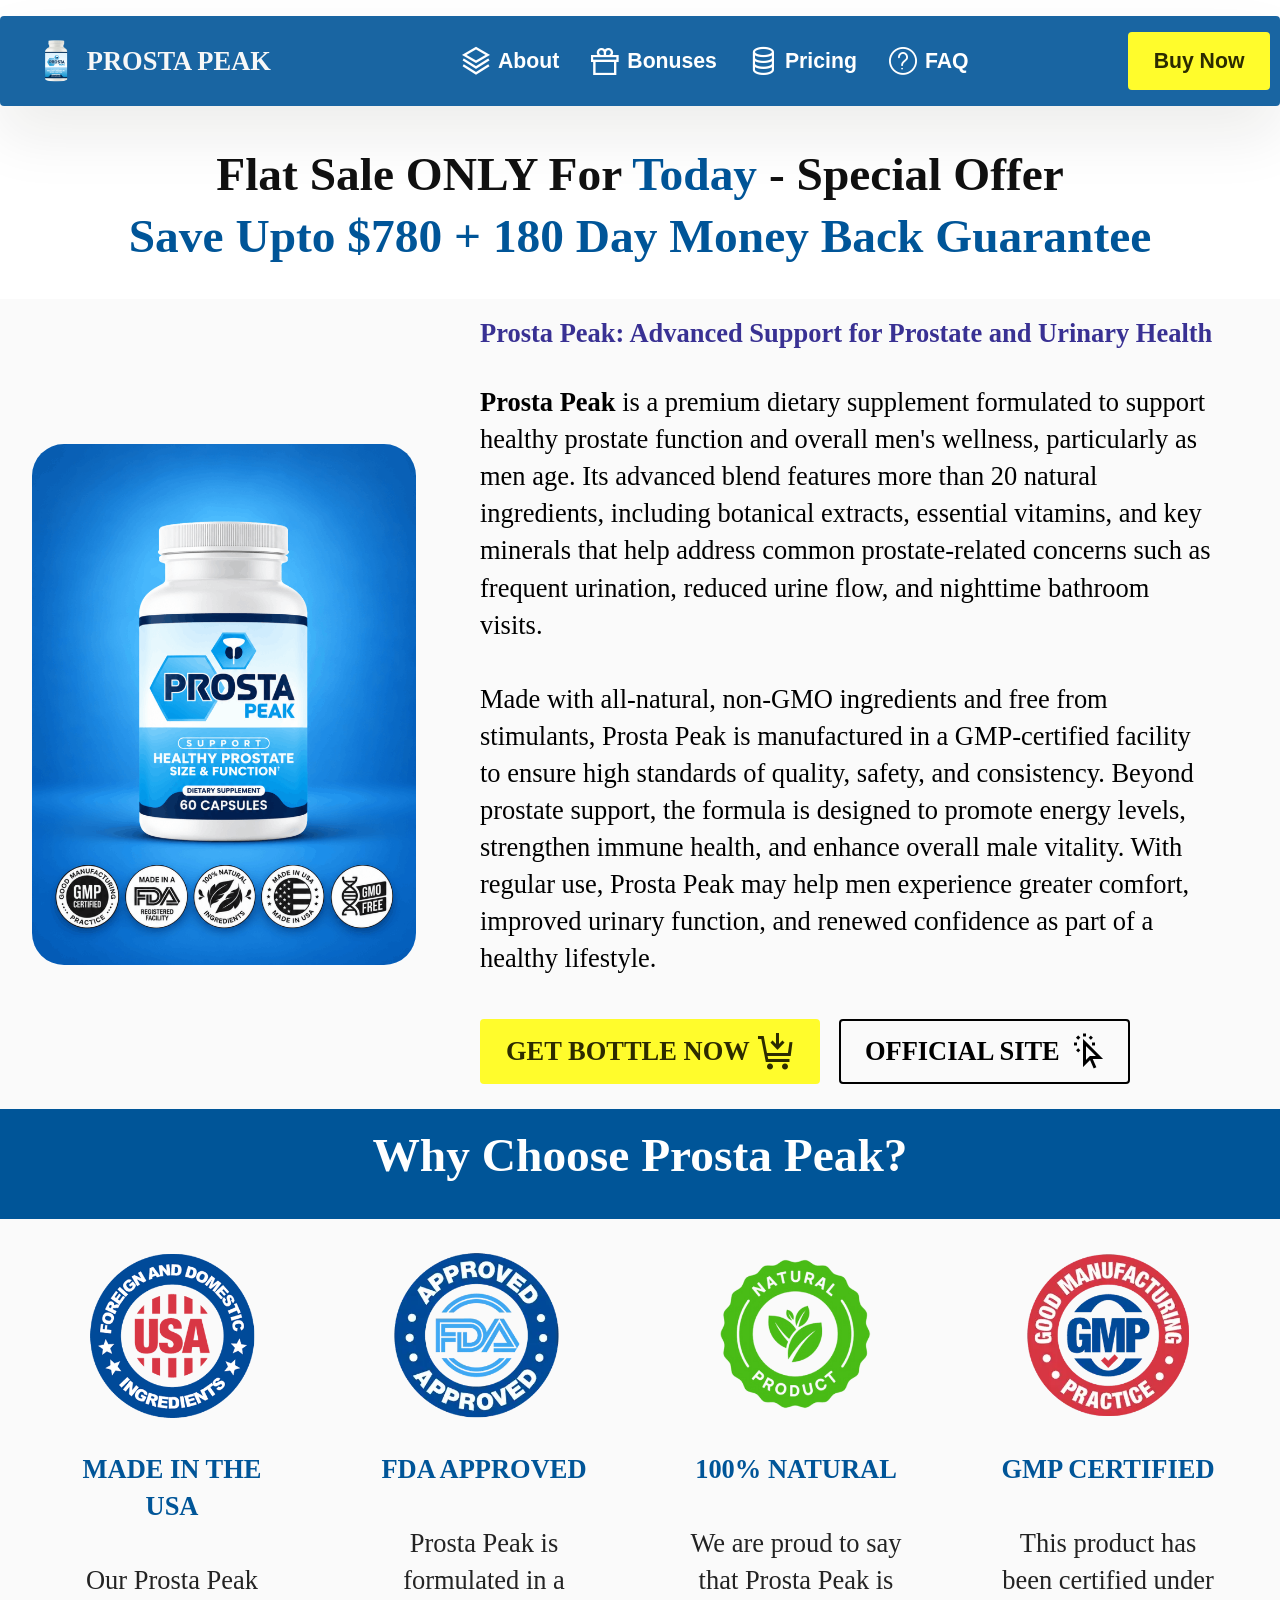
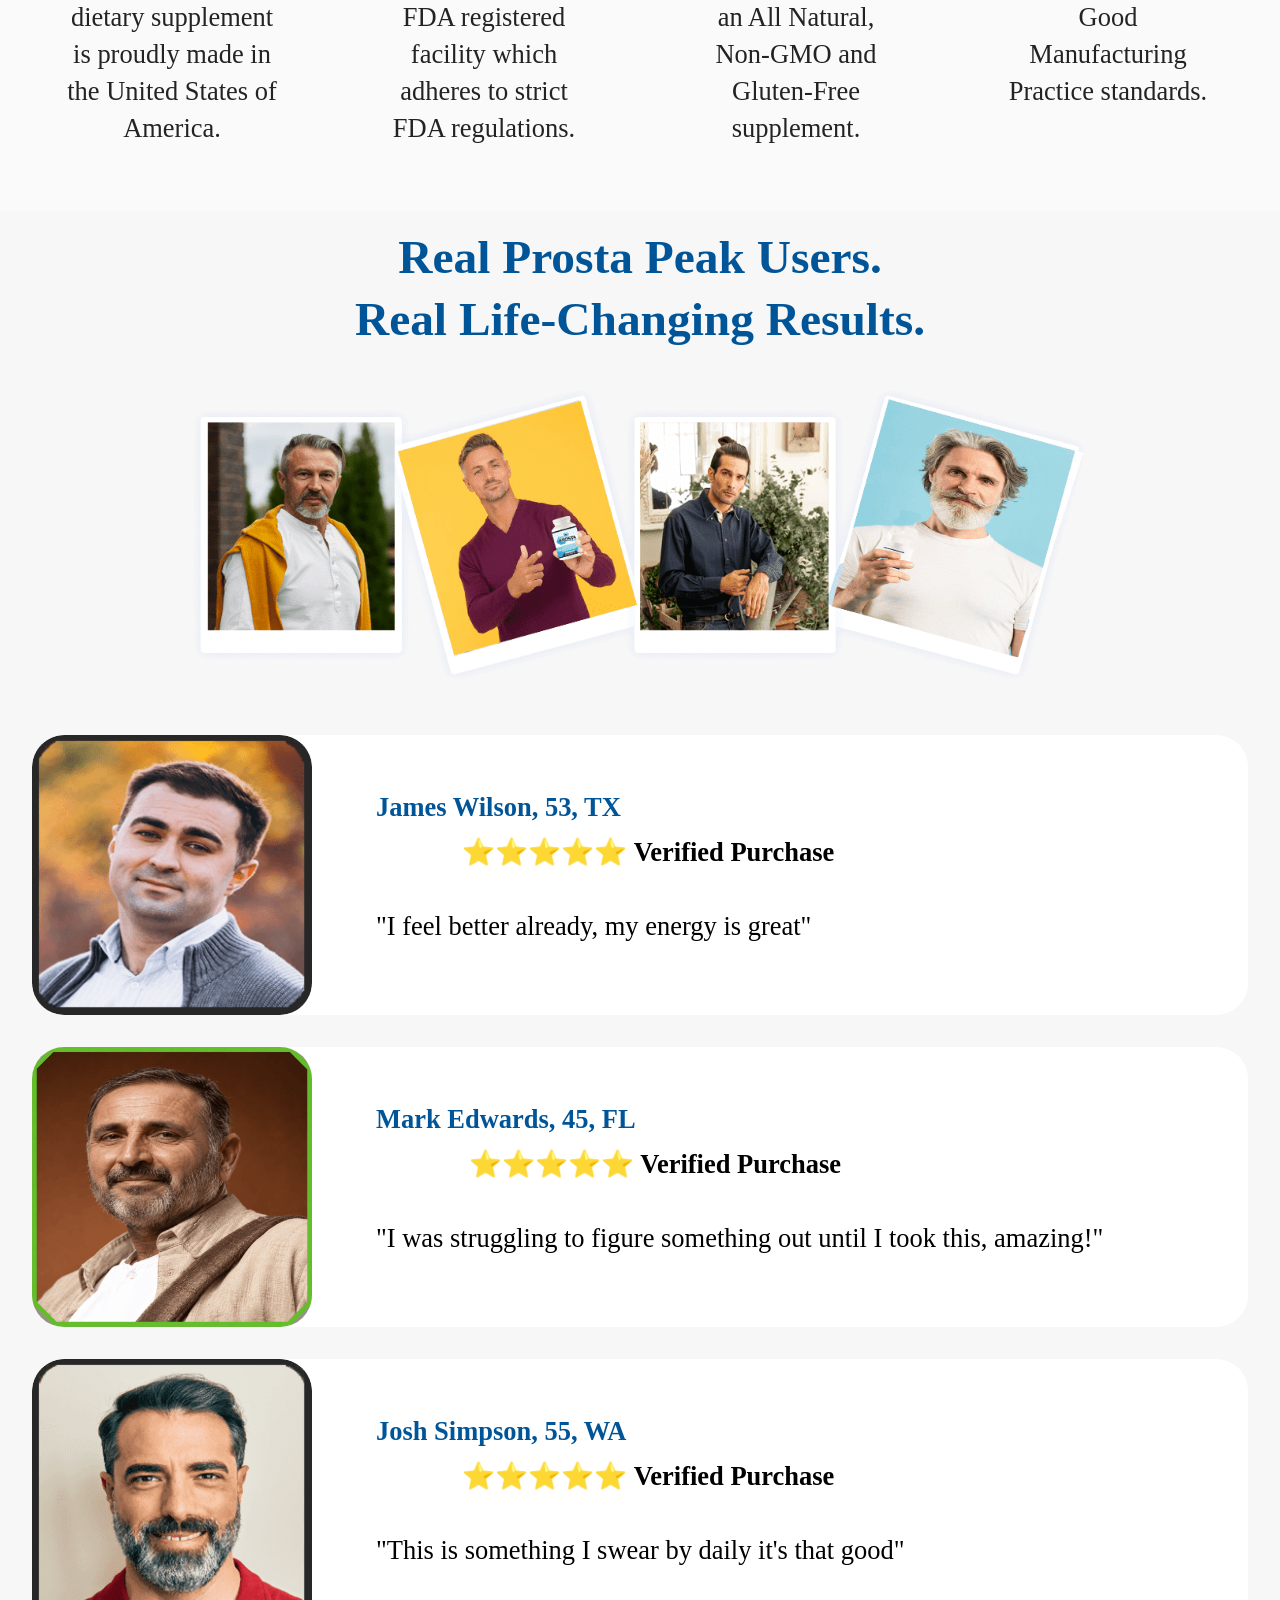
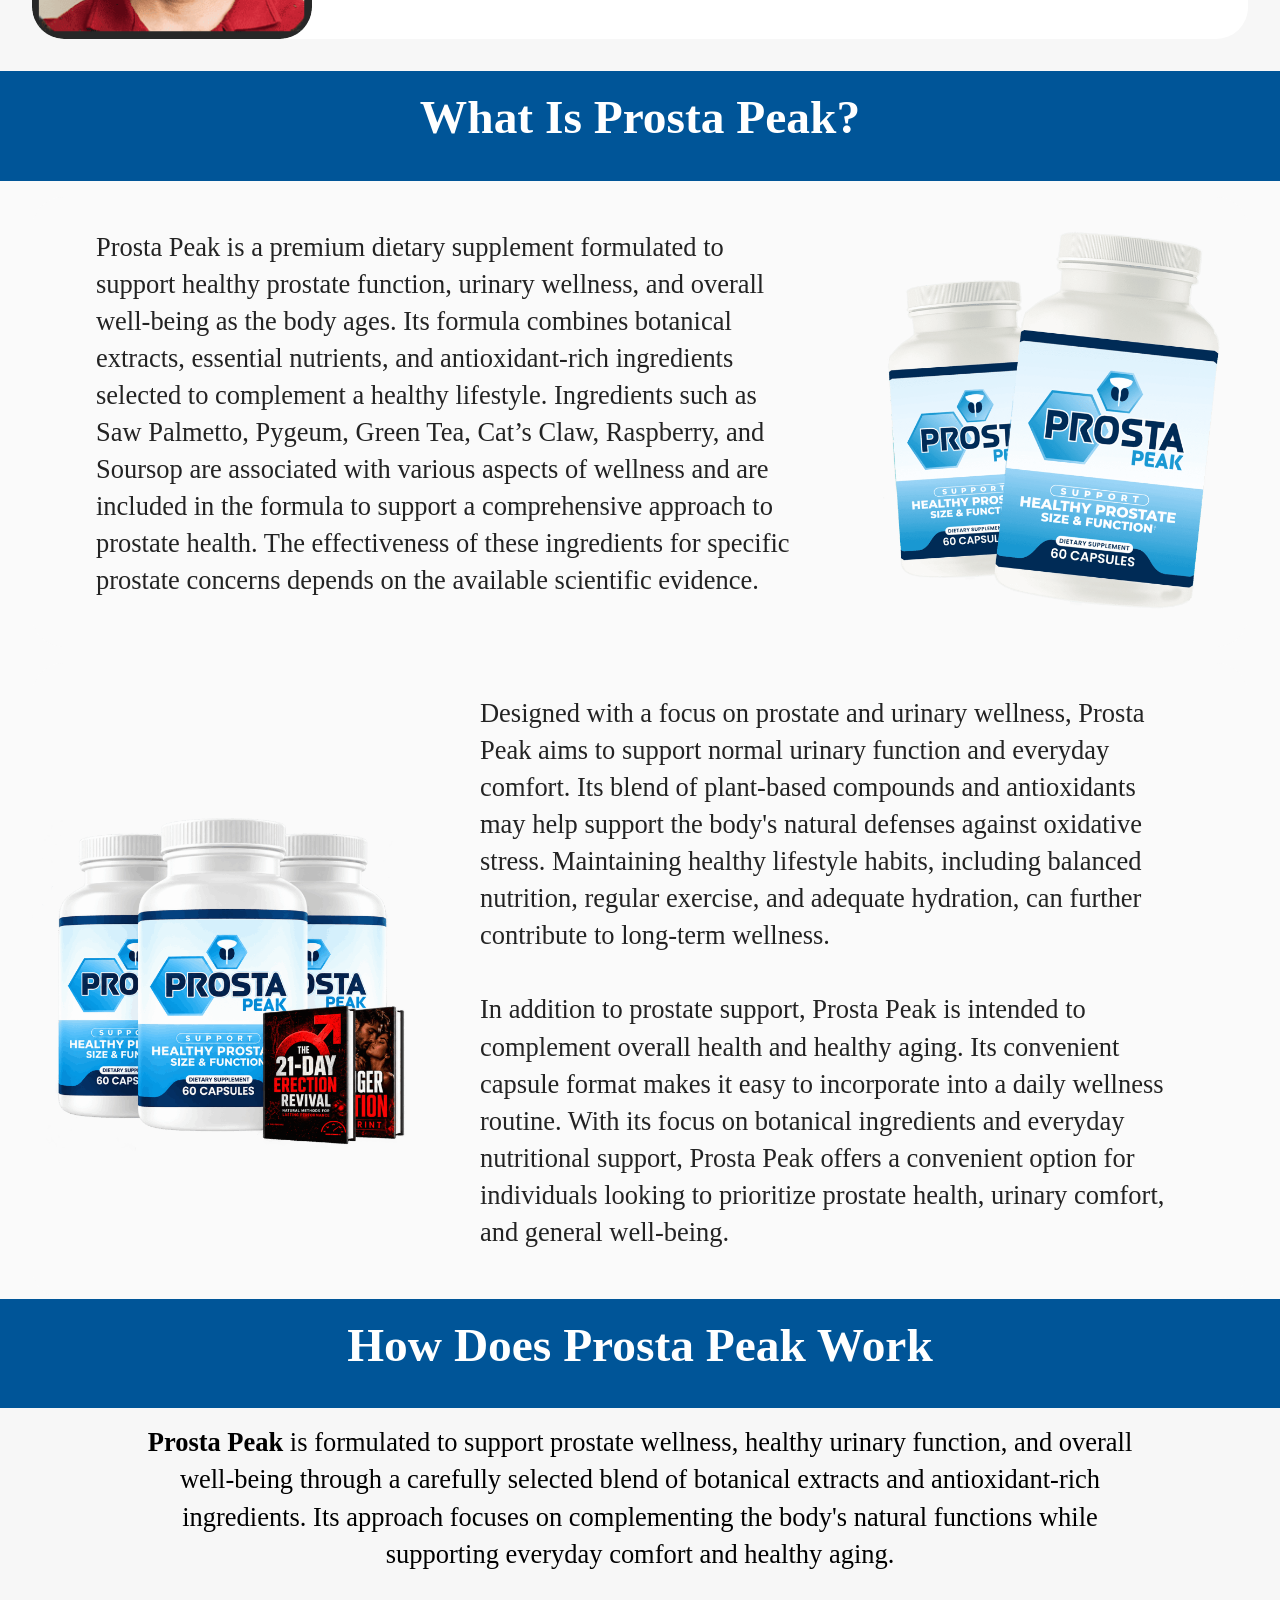
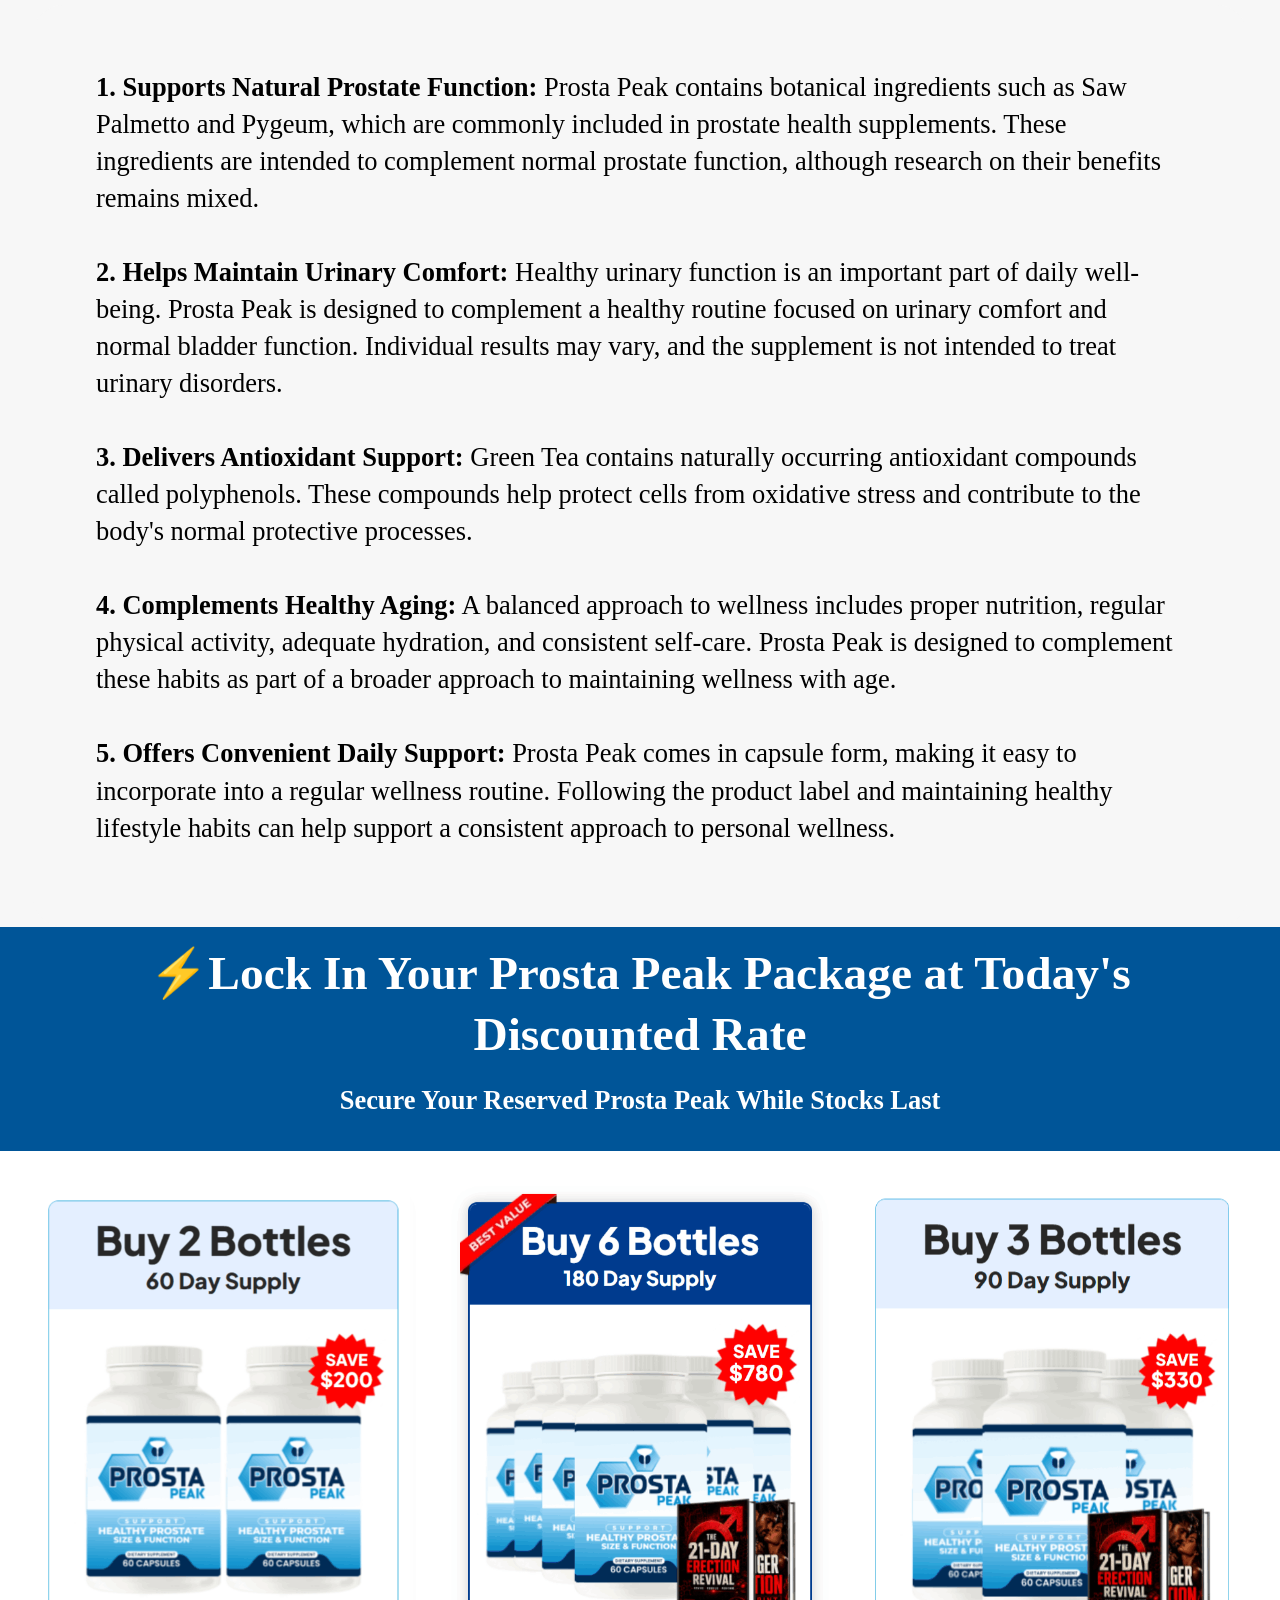
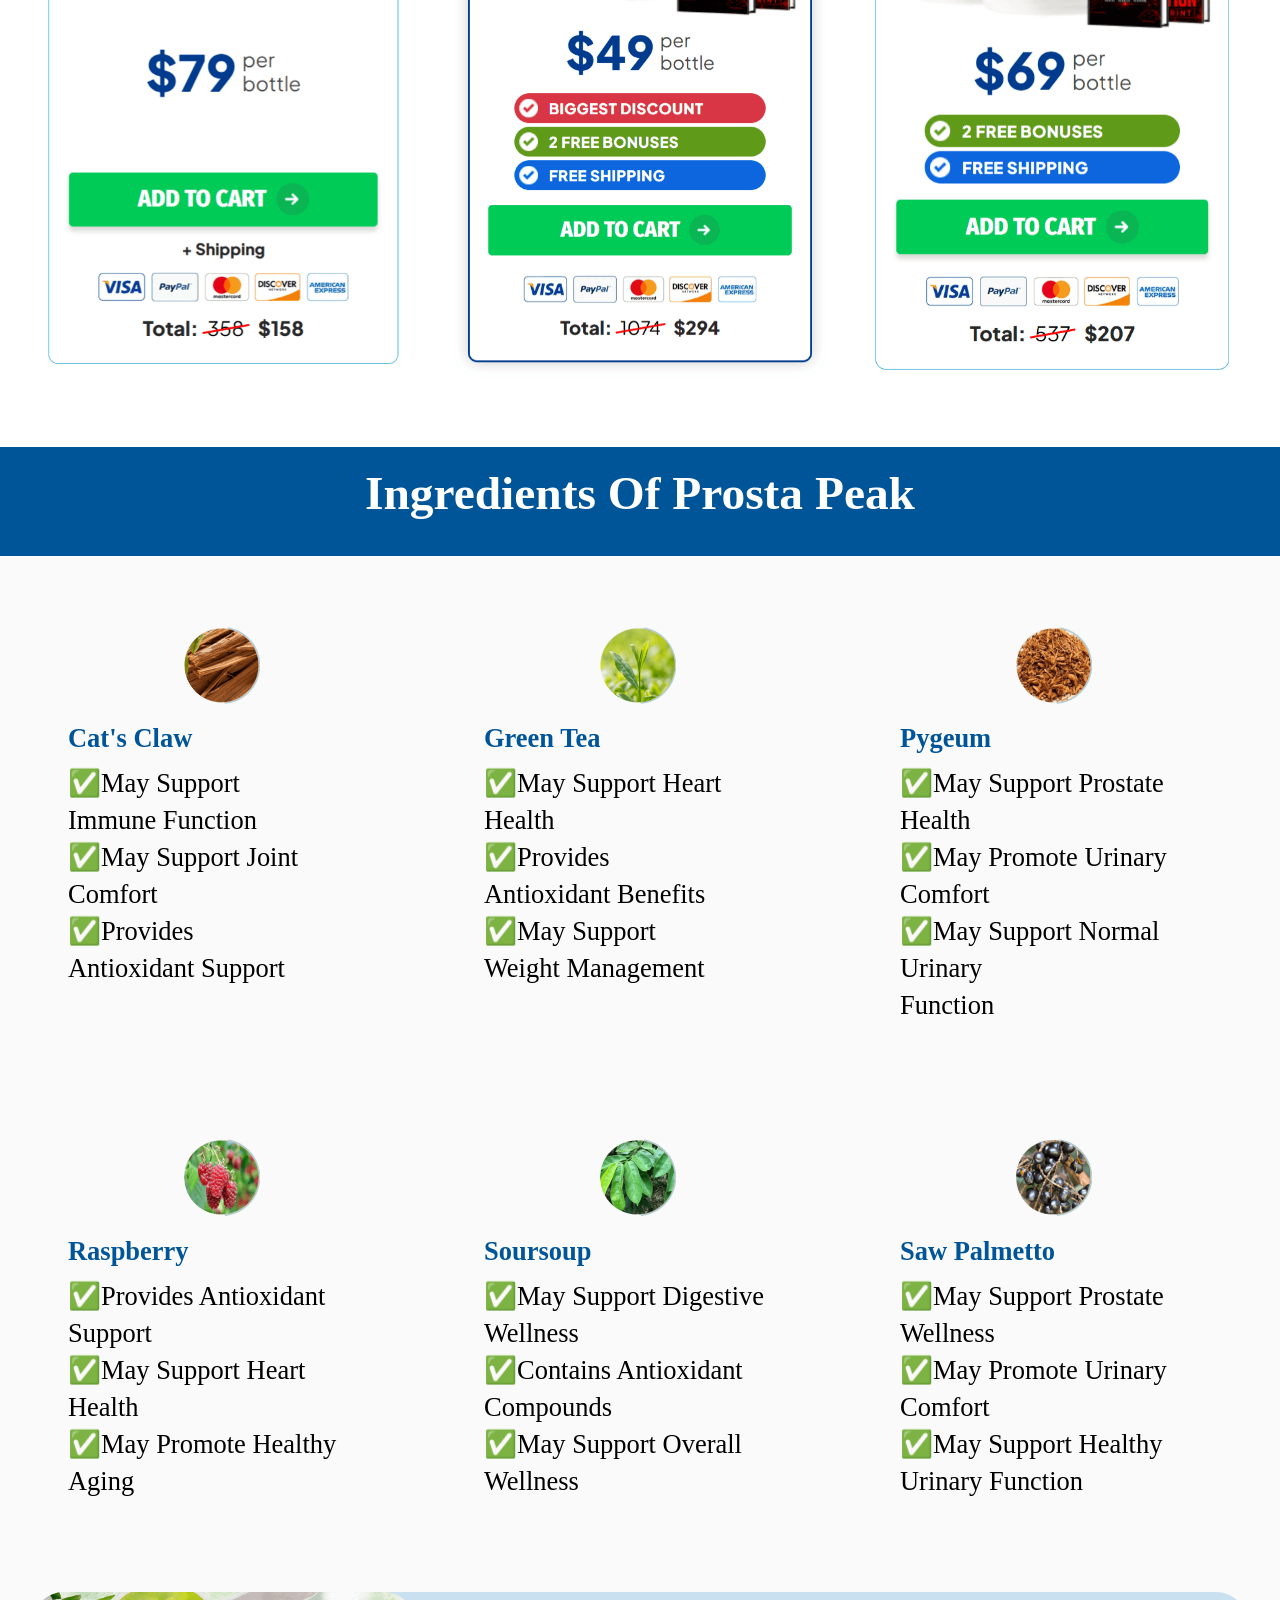
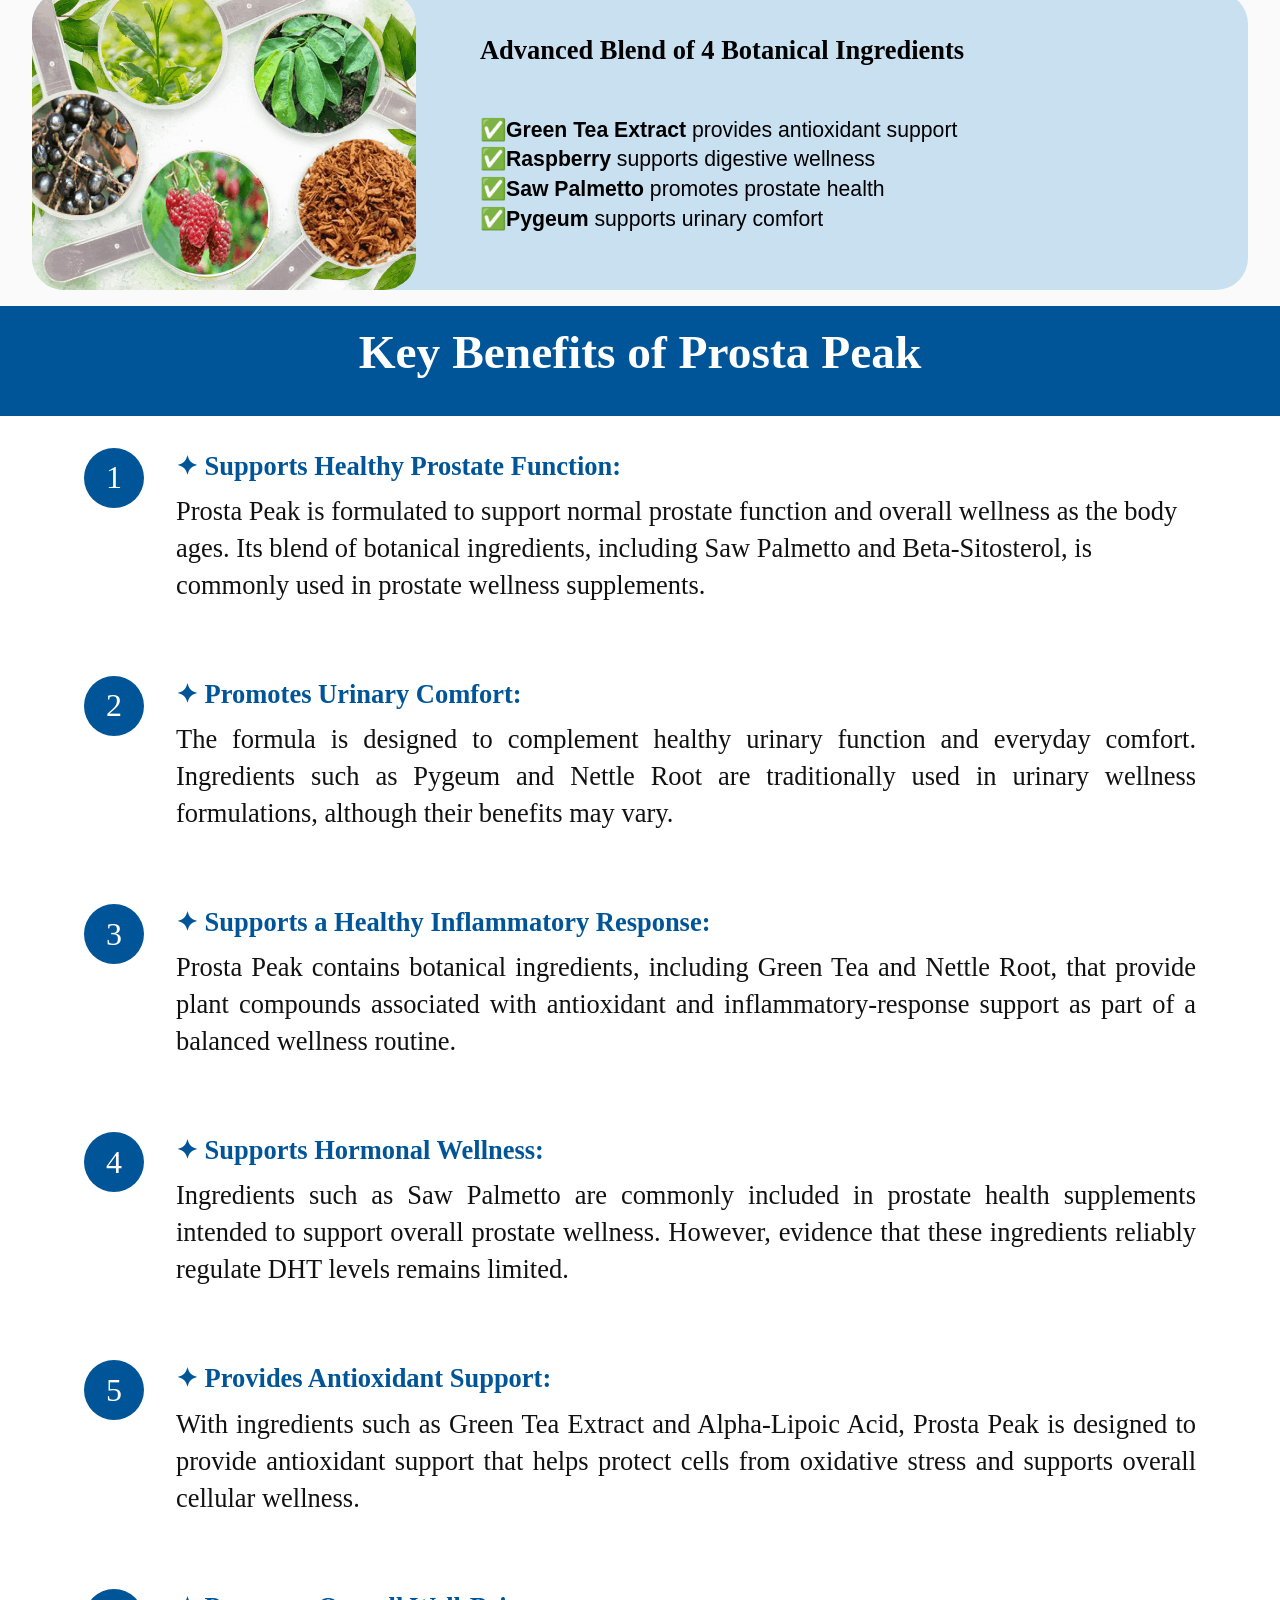
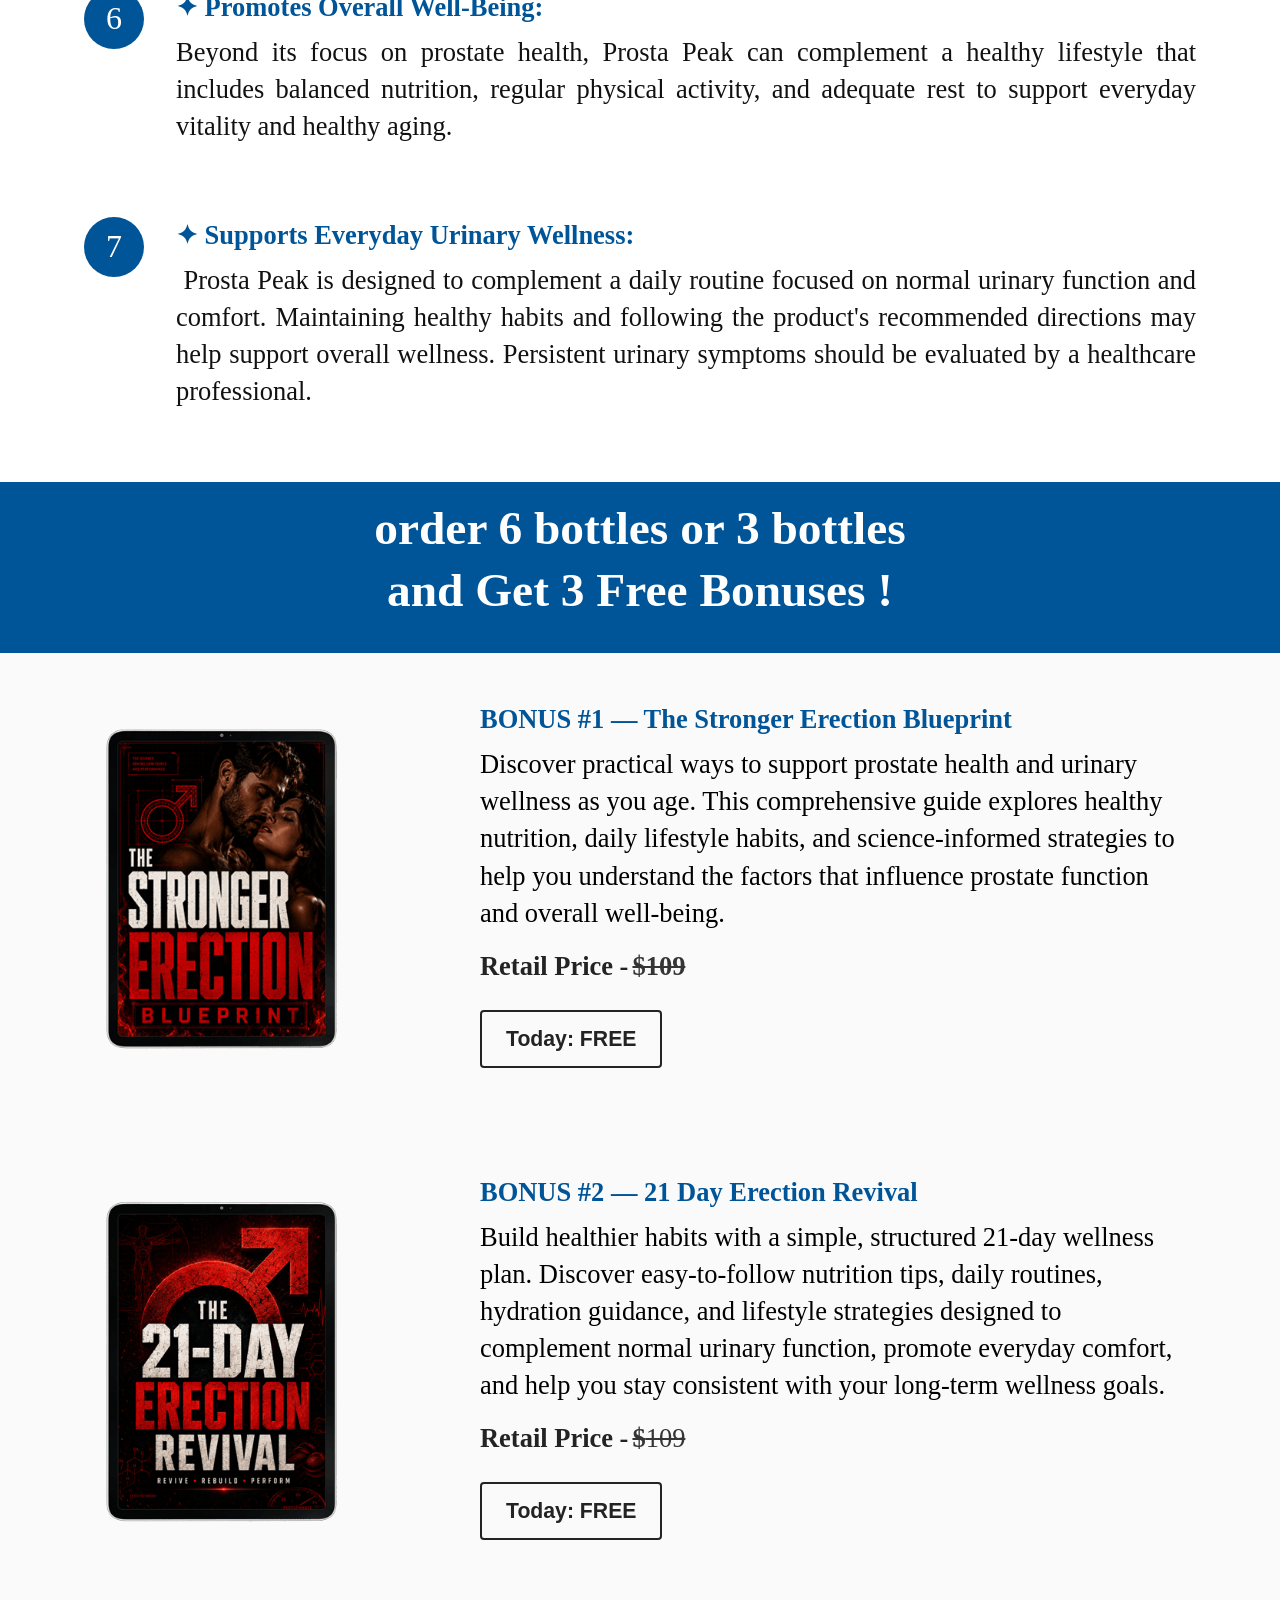
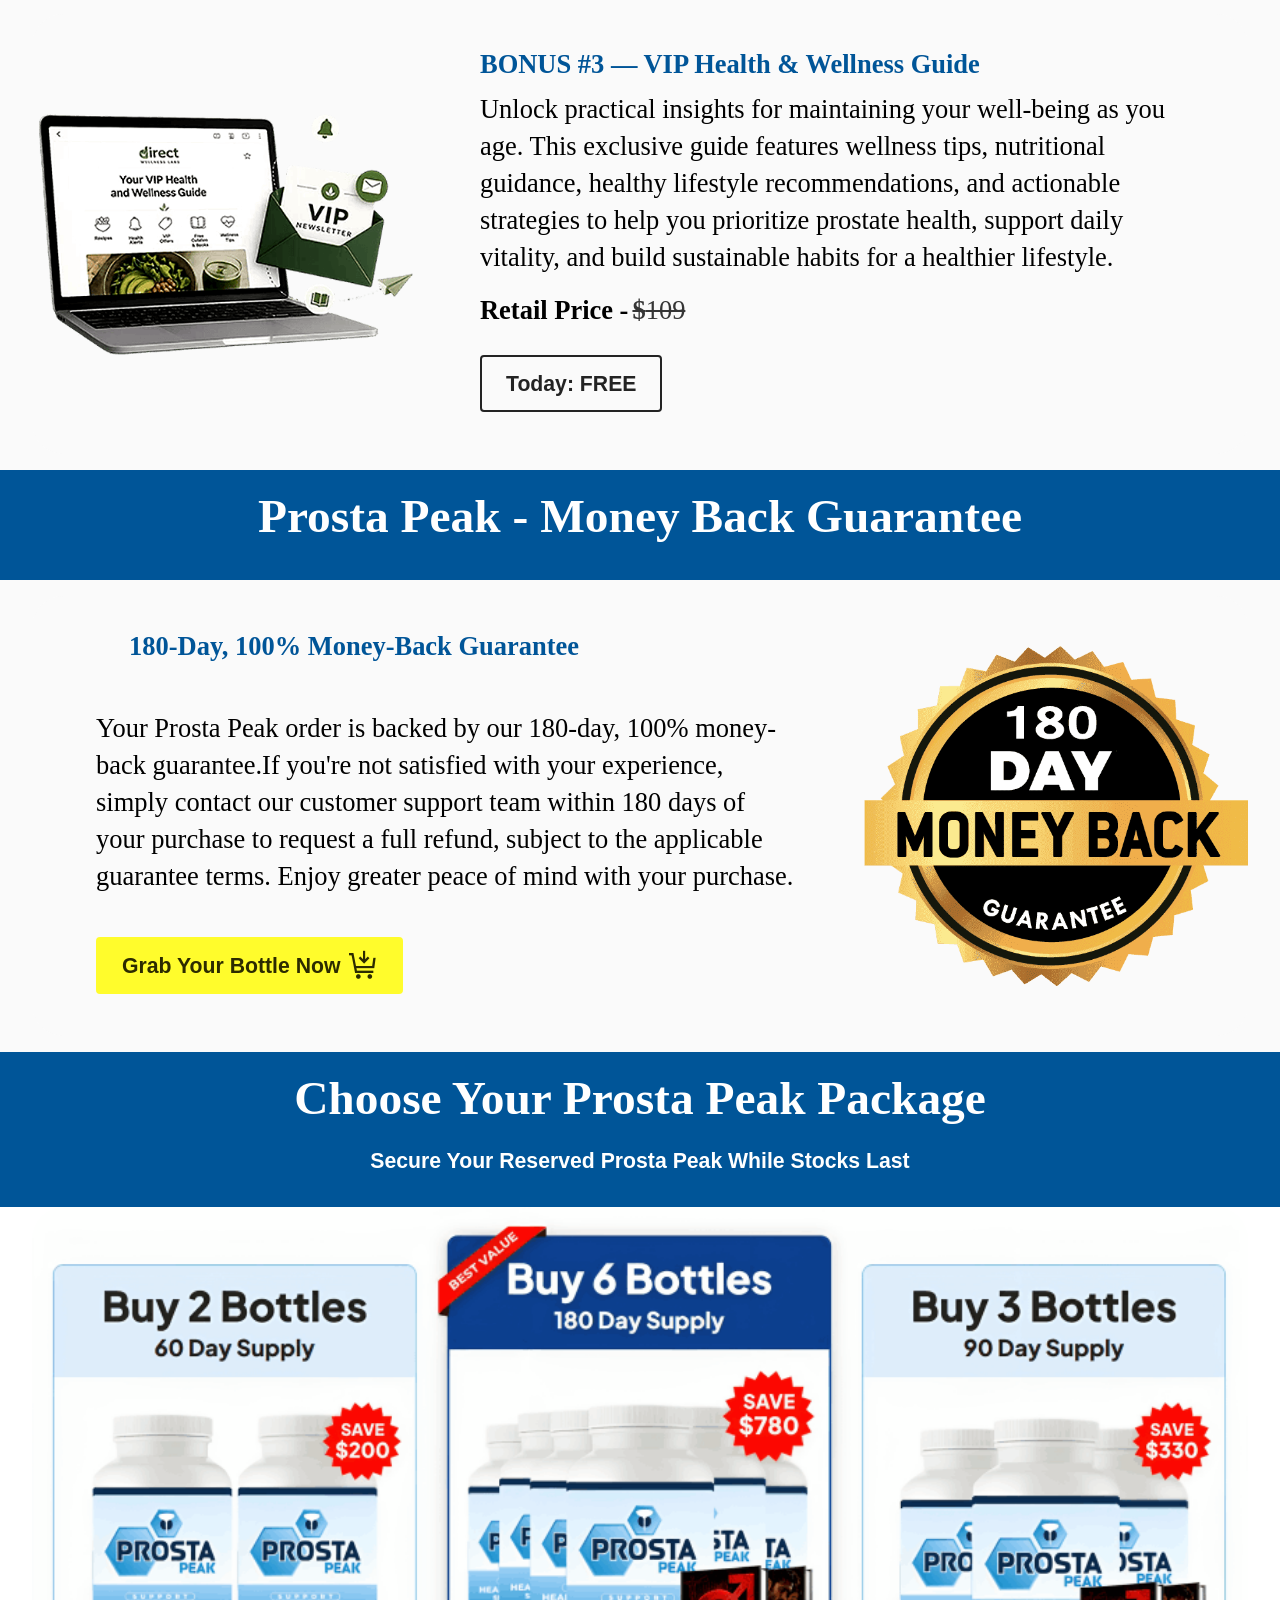
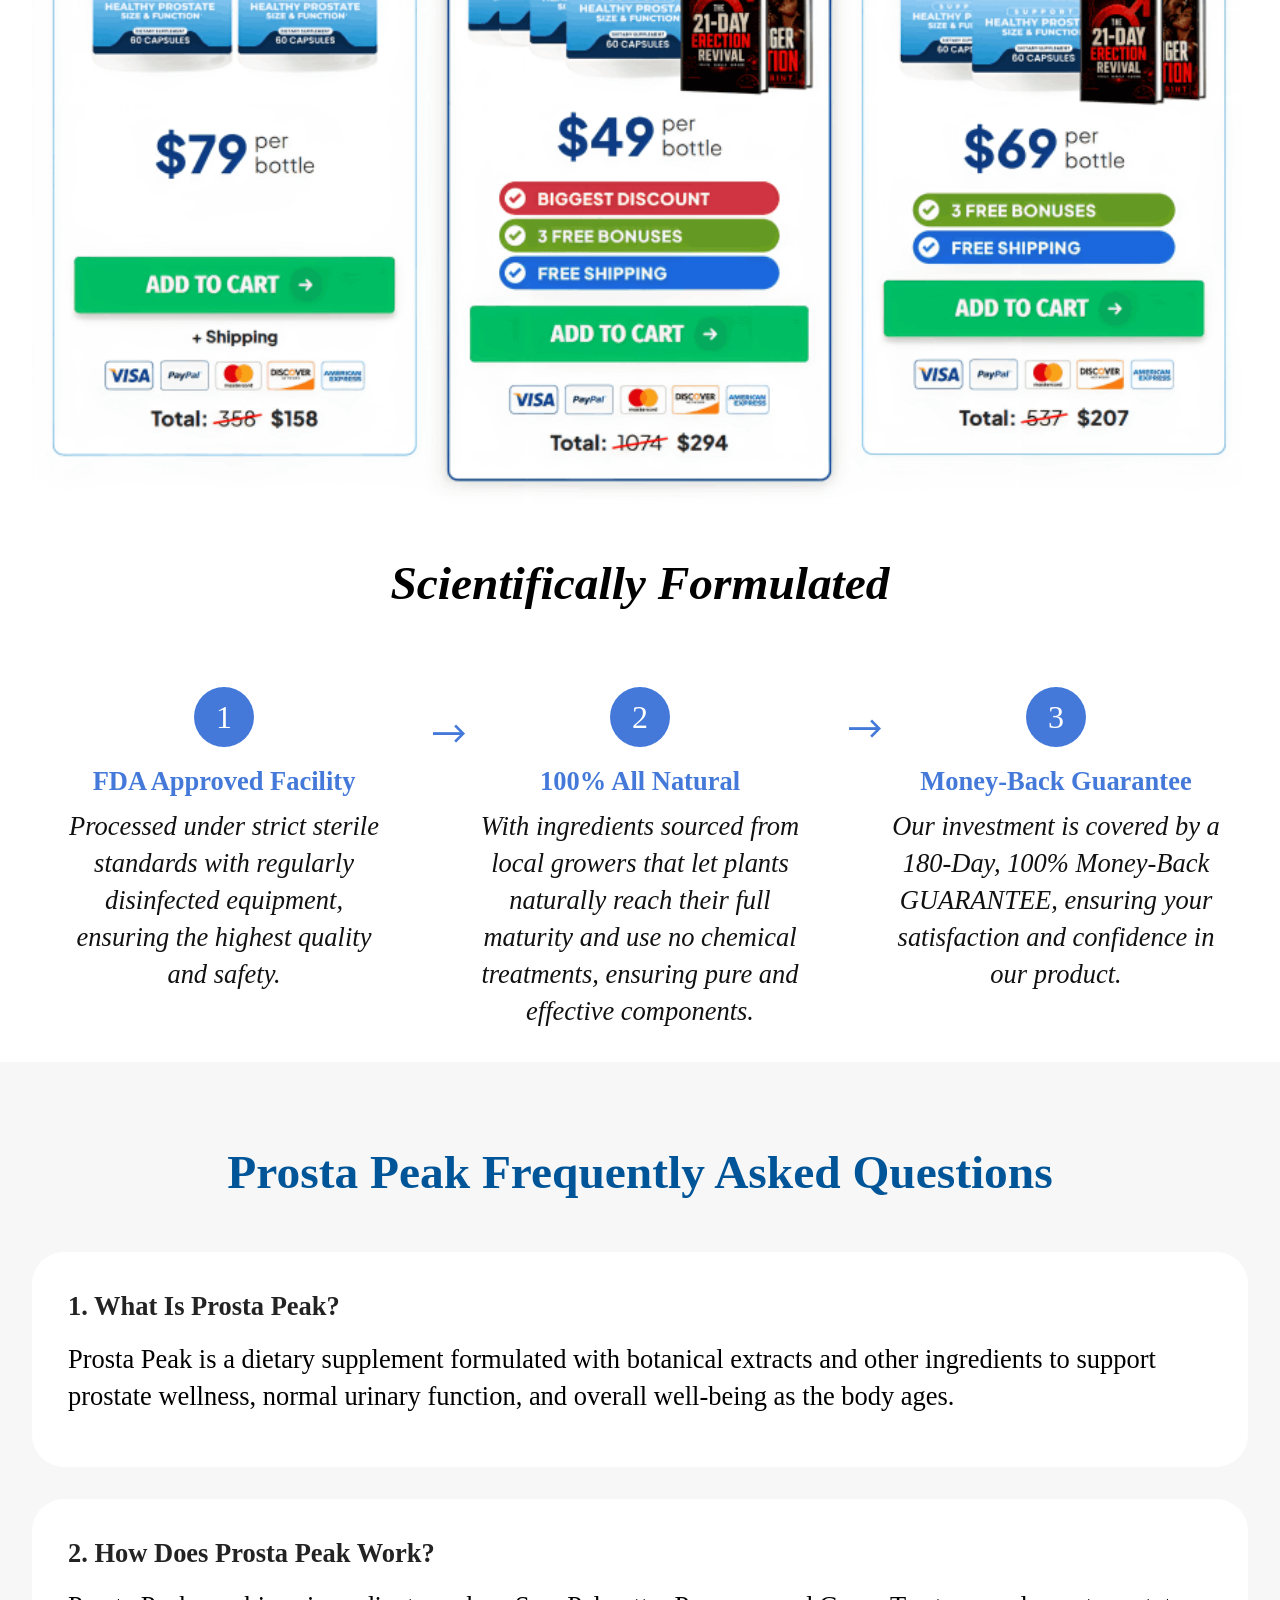
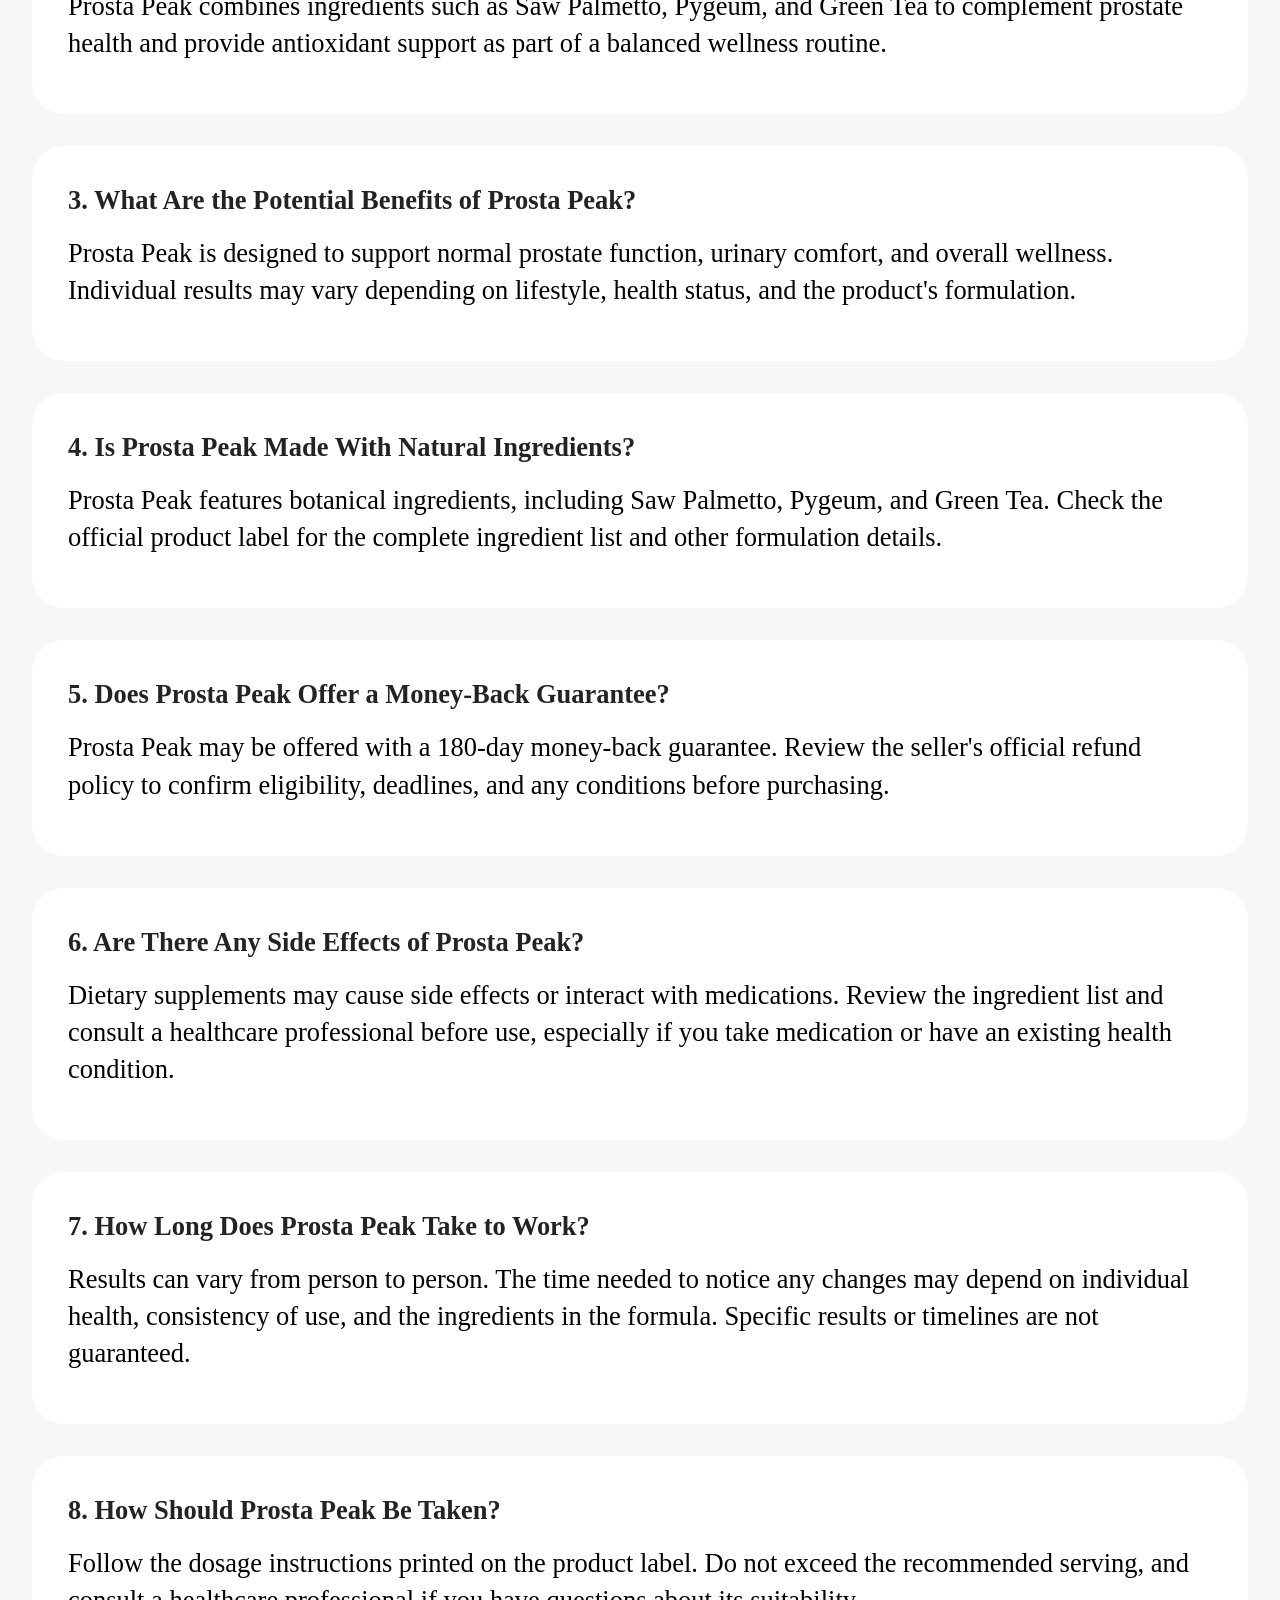
==== commit f752cdc6: "Add site verification meta tags to index.html Added meta tags for Google and Microsoft site verifica" ====
--- a/index.html
+++ b/index.html
@@ -1,7 +1,8 @@
 <!DOCTYPE html>
 <html  lang="en">
 <head>
-  <!-- Site made with Mobirise Website Builder v6.1.12, https://mobirise.com -->
+ <meta name="google-site-verification" content="rro5_sXiOHDOEZHAmYBjhXr6TNF9cmSDcDTnPk3QxhA" />
+	<meta name="msvalidate.01" content="9832FBCD0DD898A163F419E361CB8DCD" />
   <meta charset="UTF-8">
   <meta http-equiv="X-UA-Compatible" content="IE=edge">
   <meta name="generator" content="Mobirise v6.1.12, mobirise.com">
@@ -1356,4 +1357,4 @@
   
   <input name="animation" type="hidden">
   </body>
-</html>+</html>
--- a/assets/web/assets/mobirise-icons2/mobirise2.css
+++ b/assets/web/assets/mobirise-icons2/mobirise2.css
@@ -0,0 +1,499 @@
+@font-face {
+  font-family: 'Moririse2';
+  font-display: swap;
+  src:  url('mobirise2.eot?f2bix4');
+  src:  url('mobirise2.eot?f2bix4#iefix') format('embedded-opentype'),
+    url('mobirise2.woff2?f2bix4') format('woff2'),
+    url('mobirise2.woff?f2bix4') format('woff'),
+    url('mobirise2.ttf?f2bix4') format('truetype'),
+    url('mobirise2.svg?f2bix4#mobirise2') format('svg');
+  font-weight: normal;
+  font-style: normal;
+}
+
+[class^="mobi-"], [class*=" mobi-"] {
+  /* use !important to prevent issues with browser extensions that change fonts */
+  font-family: 'Moririse2' !important;
+  speak: none;
+  font-style: normal;
+  font-weight: normal;
+  font-variant: normal;
+  text-transform: none;
+  line-height: 1;
+
+  /* Better Font Rendering =========== */
+  -webkit-font-smoothing: antialiased;
+  -moz-osx-font-smoothing: grayscale;
+}
+
+.mobi-mbri-add-submenu:before {
+  content: "\e900";
+}
+.mobi-mbri-alert:before {
+  content: "\e901";
+}
+.mobi-mbri-align-center:before {
+  content: "\e902";
+}
+.mobi-mbri-align-justify:before {
+  content: "\e903";
+}
+.mobi-mbri-align-left:before {
+  content: "\e904";
+}
+.mobi-mbri-align-right:before {
+  content: "\e905";
+}
+.mobi-mbri-android:before {
+  content: "\e906";
+}
+.mobi-mbri-apple:before {
+  content: "\e907";
+}
+.mobi-mbri-arrow-down:before {
+  content: "\e908";
+}
+.mobi-mbri-arrow-next:before {
+  content: "\e909";
+}
+.mobi-mbri-arrow-prev:before {
+  content: "\e90a";
+}
+.mobi-mbri-arrow-up:before {
+  content: "\e90b";
+}
+.mobi-mbri-bold:before {
+  content: "\e90c";
+}
+.mobi-mbri-bookmark:before {
+  content: "\e90d";
+}
+.mobi-mbri-bootstrap:before {
+  content: "\e90e";
+}
+.mobi-mbri-briefcase:before {
+  content: "\e90f";
+}
+.mobi-mbri-browse:before {
+  content: "\e910";
+}
+.mobi-mbri-bulleted-list:before {
+  content: "\e911";
+}
+.mobi-mbri-calendar:before {
+  content: "\e912";
+}
+.mobi-mbri-camera:before {
+  content: "\e913";
+}
+.mobi-mbri-cart-add:before {
+  content: "\e914";
+}
+.mobi-mbri-cart-full:before {
+  content: "\e915";
+}
+.mobi-mbri-cash:before {
+  content: "\e916";
+}
+.mobi-mbri-change-style:before {
+  content: "\e917";
+}
+.mobi-mbri-chat:before {
+  content: "\e918";
+}
+.mobi-mbri-clock:before {
+  content: "\e919";
+}
+.mobi-mbri-close:before {
+  content: "\e91a";
+}
+.mobi-mbri-cloud:before {
+  content: "\e91b";
+}
+.mobi-mbri-code:before {
+  content: "\e91c";
+}
+.mobi-mbri-contact-form:before {
+  content: "\e91d";
+}
+.mobi-mbri-credit-card:before {
+  content: "\e91e";
+}
+.mobi-mbri-cursor-click:before {
+  content: "\e91f";
+}
+.mobi-mbri-cust-feedback:before {
+  content: "\e920";
+}
+.mobi-mbri-database:before {
+  content: "\e921";
+}
+.mobi-mbri-delivery:before {
+  content: "\e922";
+}
+.mobi-mbri-desktop:before {
+  content: "\e923";
+}
+.mobi-mbri-devices:before {
+  content: "\e924";
+}
+.mobi-mbri-down:before {
+  content: "\e925";
+}
+.mobi-mbri-download-2:before {
+  content: "\e926";
+}
+.mobi-mbri-download:before {
+  content: "\e927";
+}
+.mobi-mbri-drag-n-drop-2:before {
+  content: "\e928";
+}
+.mobi-mbri-drag-n-drop:before {
+  content: "\e929";
+}
+.mobi-mbri-edit-2:before {
+  content: "\e92a";
+}
+.mobi-mbri-edit:before {
+  content: "\e92b";
+}
+.mobi-mbri-error:before {
+  content: "\e92c";
+}
+.mobi-mbri-extension:before {
+  content: "\e92d";
+}
+.mobi-mbri-features:before {
+  content: "\e92e";
+}
+.mobi-mbri-file:before {
+  content: "\e92f";
+}
+.mobi-mbri-flag:before {
+  content: "\e930";
+}
+.mobi-mbri-folder:before {
+  content: "\e931";
+}
+.mobi-mbri-gift:before {
+  content: "\e932";
+}
+.mobi-mbri-github:before {
+  content: "\e933";
+}
+.mobi-mbri-globe-2:before {
+  content: "\e934";
+}
+.mobi-mbri-globe:before {
+  content: "\e935";
+}
+.mobi-mbri-growing-chart:before {
+  content: "\e936";
+}
+.mobi-mbri-hearth:before {
+  content: "\e937";
+}
+.mobi-mbri-help:before {
+  content: "\e938";
+}
+.mobi-mbri-home:before {
+  content: "\e939";
+}
+.mobi-mbri-hot-cup:before {
+  content: "\e93a";
+}
+.mobi-mbri-idea:before {
+  content: "\e93b";
+}
+.mobi-mbri-image-gallery:before {
+  content: "\e93c";
+}
+.mobi-mbri-image-slider:before {
+  content: "\e93d";
+}
+.mobi-mbri-info:before {
+  content: "\e93e";
+}
+.mobi-mbri-italic:before {
+  content: "\e93f";
+}
+.mobi-mbri-key:before {
+  content: "\e940";
+}
+.mobi-mbri-laptop:before {
+  content: "\e941";
+}
+.mobi-mbri-layers:before {
+  content: "\e942";
+}
+.mobi-mbri-left-right:before {
+  content: "\e943";
+}
+.mobi-mbri-left:before {
+  content: "\e944";
+}
+.mobi-mbri-letter:before {
+  content: "\e945";
+}
+.mobi-mbri-like:before {
+  content: "\e946";
+}
+.mobi-mbri-link:before {
+  content: "\e947";
+}
+.mobi-mbri-lock:before {
+  content: "\e948";
+}
+.mobi-mbri-login:before {
+  content: "\e949";
+}
+.mobi-mbri-logout:before {
+  content: "\e94a";
+}
+.mobi-mbri-magic-stick:before {
+  content: "\e94b";
+}
+.mobi-mbri-map-pin:before {
+  content: "\e94c";
+}
+.mobi-mbri-menu:before {
+  content: "\e94d";
+}
+.mobi-mbri-mobile-2:before {
+  content: "\e94e";
+}
+.mobi-mbri-mobile-horizontal:before {
+  content: "\e94f";
+}
+.mobi-mbri-mobile:before {
+  content: "\e950";
+}
+.mobi-mbri-mobirise:before {
+  content: "\e951";
+}
+.mobi-mbri-more-horizontal:before {
+  content: "\e952";
+}
+.mobi-mbri-more-vertical:before {
+  content: "\e953";
+}
+.mobi-mbri-music:before {
+  content: "\e954";
+}
+.mobi-mbri-new-file:before {
+  content: "\e955";
+}
+.mobi-mbri-numbered-list:before {
+  content: "\e956";
+}
+.mobi-mbri-opened-folder:before {
+  content: "\e957";
+}
+.mobi-mbri-pages:before {
+  content: "\e958";
+}
+.mobi-mbri-paper-plane:before {
+  content: "\e959";
+}
+.mobi-mbri-paperclip:before {
+  content: "\e95a";
+}
+.mobi-mbri-phone:before {
+  content: "\e95b";
+}
+.mobi-mbri-photo:before {
+  content: "\e95c";
+}
+.mobi-mbri-photos:before {
+  content: "\e95d";
+}
+.mobi-mbri-pin:before {
+  content: "\e95e";
+}
+.mobi-mbri-play:before {
+  content: "\e95f";
+}
+.mobi-mbri-plus:before {
+  content: "\e960";
+}
+.mobi-mbri-preview:before {
+  content: "\e961";
+}
+.mobi-mbri-print:before {
+  content: "\e962";
+}
+.mobi-mbri-protect:before {
+  content: "\e963";
+}
+.mobi-mbri-question:before {
+  content: "\e964";
+}
+.mobi-mbri-quote-left:before {
+  content: "\e965";
+}
+.mobi-mbri-quote-right:before {
+  content: "\e966";
+}
+.mobi-mbri-redo:before {
+  content: "\e967";
+}
+.mobi-mbri-refresh:before {
+  content: "\e968";
+}
+.mobi-mbri-responsive-2:before {
+  content: "\e969";
+}
+.mobi-mbri-responsive:before {
+  content: "\e96a";
+}
+.mobi-mbri-right:before {
+  content: "\e96b";
+}
+.mobi-mbri-rocket:before {
+  content: "\e96c";
+}
+.mobi-mbri-sad-face:before {
+  content: "\e96d";
+}
+.mobi-mbri-sale:before {
+  content: "\e96e";
+}
+.mobi-mbri-save:before {
+  content: "\e96f";
+}
+.mobi-mbri-search:before {
+  content: "\e970";
+}
+.mobi-mbri-setting-2:before {
+  content: "\e971";
+}
+.mobi-mbri-setting-3:before {
+  content: "\e972";
+}
+.mobi-mbri-setting:before {
+  content: "\e973";
+}
+.mobi-mbri-share:before {
+  content: "\e974";
+}
+.mobi-mbri-shopping-bag:before {
+  content: "\e975";
+}
+.mobi-mbri-shopping-basket:before {
+  content: "\e976";
+}
+.mobi-mbri-shopping-cart:before {
+  content: "\e977";
+}
+.mobi-mbri-sites:before {
+  content: "\e978";
+}
+.mobi-mbri-smile-face:before {
+  content: "\e979";
+}
+.mobi-mbri-speed:before {
+  content: "\e97a";
+}
+.mobi-mbri-star:before {
+  content: "\e97b";
+}
+.mobi-mbri-success:before {
+  content: "\e97c";
+}
+.mobi-mbri-sun:before {
+  content: "\e97d";
+}
+.mobi-mbri-sun2:before {
+  content: "\e97e";
+}
+.mobi-mbri-tablet-vertical:before {
+  content: "\e97f";
+}
+.mobi-mbri-tablet:before {
+  content: "\e980";
+}
+.mobi-mbri-target:before {
+  content: "\e981";
+}
+.mobi-mbri-timer:before {
+  content: "\e982";
+}
+.mobi-mbri-to-ftp:before {
+  content: "\e983";
+}
+.mobi-mbri-to-local-drive:before {
+  content: "\e984";
+}
+.mobi-mbri-touch-swipe:before {
+  content: "\e985";
+}
+.mobi-mbri-touch:before {
+  content: "\e986";
+}
+.mobi-mbri-trash:before {
+  content: "\e987";
+}
+.mobi-mbri-underline:before {
+  content: "\e988";
+}
+.mobi-mbri-undo:before {
+  content: "\e989";
+}
+.mobi-mbri-unlink:before {
+  content: "\e98a";
+}
+.mobi-mbri-unlock:before {
+  content: "\e98b";
+}
+.mobi-mbri-up-down:before {
+  content: "\e98c";
+}
+.mobi-mbri-up:before {
+  content: "\e98d";
+}
+.mobi-mbri-update:before {
+  content: "\e98e";
+}
+.mobi-mbri-upload-2:before {
+  content: "\e98f";
+}
+.mobi-mbri-upload:before {
+  content: "\e990";
+}
+.mobi-mbri-user-2:before {
+  content: "\e991";
+}
+.mobi-mbri-user:before {
+  content: "\e992";
+}
+.mobi-mbri-users:before {
+  content: "\e993";
+}
+.mobi-mbri-video-play:before {
+  content: "\e994";
+}
+.mobi-mbri-video:before {
+  content: "\e995";
+}
+.mobi-mbri-watch:before {
+  content: "\e996";
+}
+.mobi-mbri-website-theme-2:before {
+  content: "\e997";
+}
+.mobi-mbri-website-theme:before {
+  content: "\e998";
+}
+.mobi-mbri-wifi:before {
+  content: "\e999";
+}
+.mobi-mbri-windows:before {
+  content: "\e99a";
+}
+.mobi-mbri-zoom-in:before {
+  content: "\e99b";
+}
+.mobi-mbri-zoom-out:before {
+  content: "\e99c";
+}
--- a/assets/web/assets/mobirise-icons-bold/mobirise-icons-bold.css
+++ b/assets/web/assets/mobirise-icons-bold/mobirise-icons-bold.css
@@ -0,0 +1,478 @@
+@font-face {
+  font-family: 'mobirise-icons-bold';
+  font-display: swap;
+  src:  url('mobirise-icons-bold.eot?m1l4yr');
+  src:  url('mobirise-icons-bold.eot?m1l4yr#iefix') format('embedded-opentype'),
+    url('mobirise-icons-bold.woff2?m1l4yr') format('woff2'),
+    url('mobirise-icons-bold.woff?m1l4yr') format('woff'),
+    url('mobirise-icons-bold.ttf?m1l4yr') format('truetype'),
+    url('mobirise-icons-bold.svg?m1l4yr#mobirise-icons-bold') format('svg');
+  font-weight: normal;
+  font-style: normal;
+}
+
+[class^="mbrib-"], [class*="mbrib-"] {
+  /* use !important to prevent issues with browser extensions that change fonts */
+  font-family: 'mobirise-icons-bold' !important;
+  speak: none;
+  font-style: normal;
+  font-weight: normal;
+  font-variant: normal;
+  text-transform: none;
+  line-height: 1;
+
+  /* Better Font Rendering =========== */
+  -webkit-font-smoothing: antialiased;
+  -moz-osx-font-smoothing: grayscale;
+}
+
+.mbrib-add-submenu:before {
+  content: "\e900";
+}
+.mbrib-alert:before {
+  content: "\e901";
+}
+.mbrib-align-center:before {
+  content: "\e902";
+}
+.mbrib-align-justify:before {
+  content: "\e903";
+}
+.mbrib-align-left:before {
+  content: "\e904";
+}
+.mbrib-align-right:before {
+  content: "\e905";
+}
+.mbrib-android:before {
+  content: "\e906";
+}
+.mbrib-apple:before {
+  content: "\e907";
+}
+.mbrib-arrow-down:before {
+  content: "\e908";
+}
+.mbrib-arrow-next:before {
+  content: "\e909";
+}
+.mbrib-arrow-prev:before {
+  content: "\e90a";
+}
+.mbrib-arrow-up:before {
+  content: "\e90b";
+}
+.mbrib-bold:before {
+  content: "\e90c";
+}
+.mbrib-bookmark:before {
+  content: "\e90d";
+}
+.mbrib-bootstrap:before {
+  content: "\e90e";
+}
+.mbrib-briefcase:before {
+  content: "\e90f";
+}
+.mbrib-browse:before {
+  content: "\e910";
+}
+.mbrib-bulleted-list:before {
+  content: "\e911";
+}
+.mbrib-calendar:before {
+  content: "\e912";
+}
+.mbrib-camera:before {
+  content: "\e913";
+}
+.mbrib-cart-add:before {
+  content: "\e914";
+}
+.mbrib-cart-full:before {
+  content: "\e915";
+}
+.mbrib-cash:before {
+  content: "\e916";
+}
+.mbrib-change-style:before {
+  content: "\e917";
+}
+.mbrib-chat:before {
+  content: "\e918";
+}
+.mbrib-clock:before {
+  content: "\e919";
+}
+.mbrib-close:before {
+  content: "\e91a";
+}
+.mbrib-cloud:before {
+  content: "\e91b";
+}
+.mbrib-code:before {
+  content: "\e91c";
+}
+.mbrib-contact-form:before {
+  content: "\e91d";
+}
+.mbrib-credit-card:before {
+  content: "\e91e";
+}
+.mbrib-cursor-click:before {
+  content: "\e91f";
+}
+.mbrib-cust-feedback:before {
+  content: "\e920";
+}
+.mbrib-database:before {
+  content: "\e921";
+}
+.mbrib-delivery:before {
+  content: "\e922";
+}
+.mbrib-desktop:before {
+  content: "\e923";
+}
+.mbrib-devices:before {
+  content: "\e924";
+}
+.mbrib-down:before {
+  content: "\e925";
+}
+.mbrib-download:before {
+  content: "\e926";
+}
+.mbrib-drag-n-drop:before {
+  content: "\e927";
+}
+.mbrib-drag-n-drop2:before {
+  content: "\e928";
+}
+.mbrib-edit:before {
+  content: "\e929";
+}
+.mbrib-edit2:before {
+  content: "\e92a";
+}
+.mbrib-error:before {
+  content: "\e92b";
+}
+.mbrib-extension:before {
+  content: "\e92c";
+}
+.mbrib-features:before {
+  content: "\e92d";
+}
+.mbrib-file:before {
+  content: "\e92e";
+}
+.mbrib-flag:before {
+  content: "\e92f";
+}
+.mbrib-folder:before {
+  content: "\e930";
+}
+.mbrib-gift:before {
+  content: "\e931";
+}
+.mbrib-github:before {
+  content: "\e932";
+}
+.mbrib-globe-2:before {
+  content: "\e933";
+}
+.mbrib-globe:before {
+  content: "\e934";
+}
+.mbrib-growing-chart:before {
+  content: "\e935";
+}
+.mbrib-hearth:before {
+  content: "\e936";
+}
+.mbrib-help:before {
+  content: "\e937";
+}
+.mbrib-home:before {
+  content: "\e938";
+}
+.mbrib-hot-cup:before {
+  content: "\e939";
+}
+.mbrib-idea:before {
+  content: "\e93a";
+}
+.mbrib-image-gallery:before {
+  content: "\e93b";
+}
+.mbrib-image-slider:before {
+  content: "\e93c";
+}
+.mbrib-info:before {
+  content: "\e93d";
+}
+.mbrib-italic:before {
+  content: "\e93e";
+}
+.mbrib-key:before {
+  content: "\e93f";
+}
+.mbrib-laptop:before {
+  content: "\e940";
+}
+.mbrib-layers:before {
+  content: "\e941";
+}
+.mbrib-left-right:before {
+  content: "\e942";
+}
+.mbrib-left:before {
+  content: "\e943";
+}
+.mbrib-letter:before {
+  content: "\e944";
+}
+.mbrib-like:before {
+  content: "\e945";
+}
+.mbrib-link:before {
+  content: "\e946";
+}
+.mbrib-lock:before {
+  content: "\e947";
+}
+.mbrib-login:before {
+  content: "\e948";
+}
+.mbrib-logout:before {
+  content: "\e949";
+}
+.mbrib-magic-stick:before {
+  content: "\e94a";
+}
+.mbrib-map-pin:before {
+  content: "\e94b";
+}
+.mbrib-menu:before {
+  content: "\e94c";
+}
+.mbrib-mobile:before {
+  content: "\e94d";
+}
+.mbrib-mobile2:before {
+  content: "\e94e";
+}
+.mbrib-mobirise:before {
+  content: "\e94f";
+}
+.mbrib-more-horizontal:before {
+  content: "\e950";
+}
+.mbrib-more-vertical:before {
+  content: "\e951";
+}
+.mbrib-music:before {
+  content: "\e952";
+}
+.mbrib-new-file:before {
+  content: "\e953";
+}
+.mbrib-numbered-list:before {
+  content: "\e954";
+}
+.mbrib-opened-folder:before {
+  content: "\e955";
+}
+.mbrib-pages:before {
+  content: "\e956";
+}
+.mbrib-paper-plane:before {
+  content: "\e957";
+}
+.mbrib-paperclip:before {
+  content: "\e958";
+}
+.mbrib-photo:before {
+  content: "\e959";
+}
+.mbrib-photos:before {
+  content: "\e95a";
+}
+.mbrib-pin:before {
+  content: "\e95b";
+}
+.mbrib-play:before {
+  content: "\e95c";
+}
+.mbrib-plus:before {
+  content: "\e95d";
+}
+.mbrib-preview:before {
+  content: "\e95e";
+}
+.mbrib-print:before {
+  content: "\e95f";
+}
+.mbrib-protect:before {
+  content: "\e960";
+}
+.mbrib-question:before {
+  content: "\e961";
+}
+.mbrib-quote-left:before {
+  content: "\e962";
+}
+.mbrib-quote-right:before {
+  content: "\e963";
+}
+.mbrib-redo:before {
+  content: "\e964";
+}
+.mbrib-refresh:before {
+  content: "\e965";
+}
+.mbrib-responsive:before {
+  content: "\e966";
+}
+.mbrib-right:before {
+  content: "\e967";
+}
+.mbrib-rocket:before {
+  content: "\e968";
+}
+.mbrib-sad-face:before {
+  content: "\e969";
+}
+.mbrib-sale:before {
+  content: "\e96a";
+}
+.mbrib-save:before {
+  content: "\e96b";
+}
+.mbrib-search:before {
+  content: "\e96c";
+}
+.mbrib-setting:before {
+  content: "\e96d";
+}
+.mbrib-setting2:before {
+  content: "\e96e";
+}
+.mbrib-setting3:before {
+  content: "\e96f";
+}
+.mbrib-share:before {
+  content: "\e970";
+}
+.mbrib-shopping-bag:before {
+  content: "\e971";
+}
+.mbrib-shopping-basket:before {
+  content: "\e972";
+}
+.mbrib-shopping-cart:before {
+  content: "\e973";
+}
+.mbrib-sites:before {
+  content: "\e974";
+}
+.mbrib-smile-face:before {
+  content: "\e975";
+}
+.mbrib-speed:before {
+  content: "\e976";
+}
+.mbrib-star:before {
+  content: "\e977";
+}
+.mbrib-success:before {
+  content: "\e978";
+}
+.mbrib-sun:before {
+  content: "\e979";
+}
+.mbrib-sun2:before {
+  content: "\e97a";
+}
+.mbrib-tablet-vertical:before {
+  content: "\e97b";
+}
+.mbrib-tablet:before {
+  content: "\e97c";
+}
+.mbrib-target:before {
+  content: "\e97d";
+}
+.mbrib-timer:before {
+  content: "\e97e";
+}
+.mbrib-to-ftp:before {
+  content: "\e97f";
+}
+.mbrib-to-local-drive:before {
+  content: "\e980";
+}
+.mbrib-touch-swipe:before {
+  content: "\e981";
+}
+.mbrib-touch:before {
+  content: "\e982";
+}
+.mbrib-trash:before {
+  content: "\e983";
+}
+.mbrib-underline:before {
+  content: "\e984";
+}
+.mbrib-undo:before {
+  content: "\e985";
+}
+.mbrib-unlink:before {
+  content: "\e986";
+}
+.mbrib-unlock:before {
+  content: "\e987";
+}
+.mbrib-up-down:before {
+  content: "\e988";
+}
+.mbrib-up:before {
+  content: "\e989";
+}
+.mbrib-update:before {
+  content: "\e98a";
+}
+.mbrib-upload:before {
+  content: "\e98b";
+}
+.mbrib-user:before {
+  content: "\e98c";
+}
+.mbrib-user2:before {
+  content: "\e98d";
+}
+.mbrib-users:before {
+  content: "\e98e";
+}
+.mbrib-video-play:before {
+  content: "\e98f";
+}
+.mbrib-video:before {
+  content: "\e990";
+}
+.mbrib-watch:before {
+  content: "\e991";
+}
+.mbrib-website-theme:before {
+  content: "\e992";
+}
+.mbrib-wifi:before {
+  content: "\e993";
+}
+.mbrib-windows:before {
+  content: "\e994";
+}
+.mbrib-zoom-out:before {
+  content: "\e995";
+}
--- a/assets/dropdown/css/style.css
+++ b/assets/dropdown/css/style.css
@@ -0,0 +1,265 @@
+.navbar-dropdown {
+  left: 0;
+  padding: 0;
+  position: absolute;
+  right: 0;
+  top: 0;
+  transition: all 0.45s ease;
+  z-index: 1030;
+  background: #282828; }
+  .navbar-dropdown .navbar-logo {
+    margin-right: 0.8rem;
+    transition: margin 0.3s ease-in-out;
+    vertical-align: middle; }
+    .navbar-dropdown .navbar-logo img {
+      height: 3.125rem;
+      transition: all 0.3s ease-in-out; }
+    .navbar-dropdown .navbar-logo.mbr-iconfont {
+      font-size: 3.125rem;
+      line-height: 3.125rem; }
+  .navbar-dropdown .navbar-caption {
+    font-weight: 700;
+    white-space: normal;
+    vertical-align: -4px;
+    line-height: 3.125rem !important; }
+    .navbar-dropdown .navbar-caption, .navbar-dropdown .navbar-caption:hover {
+      color: inherit;
+      text-decoration: none; }
+  .navbar-dropdown .mbr-iconfont + .navbar-caption {
+    vertical-align: -1px; }
+  .navbar-dropdown.navbar-fixed-top {
+    position: fixed; }
+  .navbar-dropdown .navbar-brand span {
+    vertical-align: -4px; }
+  .navbar-dropdown.bg-color.transparent {
+    background: none; }
+  .navbar-dropdown.navbar-short .navbar-brand {
+    padding: 0.625rem 0; }
+    .navbar-dropdown.navbar-short .navbar-brand span {
+      vertical-align: -1px; }
+  .navbar-dropdown.navbar-short .navbar-caption {
+    line-height: 2.375rem !important;
+    vertical-align: -2px; }
+  .navbar-dropdown.navbar-short .navbar-logo {
+    margin-right: 0.5rem; }
+    .navbar-dropdown.navbar-short .navbar-logo img {
+      height: 2.375rem; }
+    .navbar-dropdown.navbar-short .navbar-logo.mbr-iconfont {
+      font-size: 2.375rem;
+      line-height: 2.375rem; }
+  .navbar-dropdown.navbar-short .mbr-table-cell {
+    height: 3.625rem; }
+  .navbar-dropdown .navbar-close {
+    left: 0.6875rem;
+    position: fixed;
+    top: 0.75rem;
+    z-index: 1000; }
+  .navbar-dropdown .hamburger-icon {
+    content: "";
+    display: inline-block;
+    vertical-align: middle;
+    width: 16px;
+    -webkit-box-shadow: 0 -6px 0 1px #282828,0 0 0 1px #282828,0 6px 0 1px #282828;
+    -moz-box-shadow: 0 -6px 0 1px #282828,0 0 0 1px #282828,0 6px 0 1px #282828;
+    box-shadow: 0 -6px 0 1px #282828,0 0 0 1px #282828,0 6px 0 1px #282828; }
+
+.dropdown-menu .dropdown-toggle[data-toggle="dropdown-submenu"]::after {
+  border-bottom: 0.35em solid transparent;
+  border-left: 0.35em solid;
+  border-right: 0;
+  border-top: 0.35em solid transparent;
+  margin-left: 0.3rem; }
+
+.dropdown-menu .dropdown-item:focus {
+  outline: 0; }
+
+.nav-dropdown {
+  font-size: 0.75rem;
+  font-weight: 500;
+  height: auto !important; }
+  .nav-dropdown .nav-btn {
+    padding-left: 1rem; }
+  .nav-dropdown .link {
+    margin: .667em 1.667em;
+    font-weight: 500;
+    padding: 0;
+    transition: color .2s ease-in-out; }
+    .nav-dropdown .link.dropdown-toggle {
+      margin-right: 2.583em; }
+      .nav-dropdown .link.dropdown-toggle::after {
+        margin-left: .25rem;
+        border-top: 0.35em solid;
+        border-right: 0.35em solid transparent;
+        border-left: 0.35em solid transparent;
+        border-bottom: 0; }
+      .nav-dropdown .link.dropdown-toggle[aria-expanded="true"] {
+        margin: 0;
+        padding: 0.667em 3.263em  0.667em 1.667em; }
+  .nav-dropdown .link::after,
+  .nav-dropdown .dropdown-item::after {
+    color: inherit; }
+  .nav-dropdown .btn {
+    font-size: 0.75rem;
+    font-weight: 700;
+    letter-spacing: 0;
+    margin-bottom: 0;
+    padding-left: 1.25rem;
+    padding-right: 1.25rem; }
+  .nav-dropdown .dropdown-menu {
+    border-radius: 0;
+    border: 0;
+    left: 0;
+    margin: 0;
+    padding-bottom: 1.25rem;
+    padding-top: 1.25rem;
+    position: relative; }
+  .nav-dropdown .dropdown-submenu {
+    margin-left: 0.125rem;
+    top: 0; }
+  .nav-dropdown .dropdown-item {
+    font-weight: 500;
+    line-height: 2;
+    padding: 0.3846em 4.615em 0.3846em 1.5385em;
+    position: relative;
+    transition: color .2s ease-in-out, background-color .2s ease-in-out; }
+    .nav-dropdown .dropdown-item::after {
+      margin-top: -0.3077em;
+      position: absolute;
+      right: 1.1538em;
+      top: 50%; }
+    .nav-dropdown .dropdown-item:focus, .nav-dropdown .dropdown-item:hover {
+      background: none; }
+
+@media (max-width: 767px) {
+  .nav-dropdown.navbar-toggleable-sm {
+    bottom: 0;
+    display: none;
+    left: 0;
+    overflow-x: hidden;
+    position: fixed;
+    top: 0;
+    transform: translateX(-100%);
+    -ms-transform: translateX(-100%);
+    -webkit-transform: translateX(-100%);
+    width: 18.75rem;
+    z-index: 999; } }
+.nav-dropdown.navbar-toggleable-xl {
+  bottom: 0;
+  display: none;
+  left: 0;
+  overflow-x: hidden;
+  position: fixed;
+  top: 0;
+  transform: translateX(-100%);
+  -ms-transform: translateX(-100%);
+  -webkit-transform: translateX(-100%);
+  width: 18.75rem;
+  z-index: 999; }
+
+.nav-dropdown-sm {
+  display: block !important;
+  overflow-x: hidden;
+  overflow: auto;
+  padding-top: 3.875rem; }
+  .nav-dropdown-sm::after {
+    content: "";
+    display: block;
+    height: 3rem;
+    width: 100%; }
+  .nav-dropdown-sm.collapse.in ~ .navbar-close {
+    display: block !important; }
+  .nav-dropdown-sm.collapsing, .nav-dropdown-sm.collapse.in {
+    transform: translateX(0);
+    -ms-transform: translateX(0);
+    -webkit-transform: translateX(0);
+    transition: all 0.25s ease-out;
+    -webkit-transition: all 0.25s ease-out;
+    background: #282828; }
+  .nav-dropdown-sm.collapsing[aria-expanded="false"] {
+    transform: translateX(-100%);
+    -ms-transform: translateX(-100%);
+    -webkit-transform: translateX(-100%); }
+  .nav-dropdown-sm .nav-item {
+    display: block;
+    margin-left: 0 !important;
+    padding-left: 0; }
+  .nav-dropdown-sm .link,
+  .nav-dropdown-sm .dropdown-item {
+    border-top: 1px dotted rgba(255, 255, 255, 0.1);
+    font-size: 0.8125rem;
+    line-height: 1.6;
+    margin: 0 !important;
+    padding: 0.875rem 2.4rem 0.875rem 1.5625rem !important;
+    position: relative;
+    white-space: normal; }
+    .nav-dropdown-sm .link:focus, .nav-dropdown-sm .link:hover,
+    .nav-dropdown-sm .dropdown-item:focus,
+    .nav-dropdown-sm .dropdown-item:hover {
+      background: rgba(0, 0, 0, 0.2) !important;
+      color: #c0a375; }
+  .nav-dropdown-sm .nav-btn {
+    position: relative;
+    padding: 1.5625rem 1.5625rem 0 1.5625rem; }
+    .nav-dropdown-sm .nav-btn::before {
+      border-top: 1px dotted rgba(255, 255, 255, 0.1);
+      content: "";
+      left: 0;
+      position: absolute;
+      top: 0;
+      width: 100%; }
+    .nav-dropdown-sm .nav-btn + .nav-btn {
+      padding-top: 0.625rem; }
+      .nav-dropdown-sm .nav-btn + .nav-btn::before {
+        display: none; }
+  .nav-dropdown-sm .btn {
+    padding: 0.625rem 0; }
+  .nav-dropdown-sm .dropdown-toggle[data-toggle="dropdown-submenu"]::after {
+    margin-left: .25rem;
+    border-top: 0.35em solid;
+    border-right: 0.35em solid transparent;
+    border-left: 0.35em solid transparent;
+    border-bottom: 0; }
+  .nav-dropdown-sm .dropdown-toggle[data-toggle="dropdown-submenu"][aria-expanded="true"]::after {
+    border-top: 0;
+    border-right: 0.35em solid transparent;
+    border-left: 0.35em solid transparent;
+    border-bottom: 0.35em solid; }
+  .nav-dropdown-sm .dropdown-menu {
+    margin: 0;
+    padding: 0;
+    position: relative;
+    top: 0;
+    left: 0;
+    width: 100%;
+    border: 0;
+    float: none;
+    border-radius: 0;
+    background: none; }
+  .nav-dropdown-sm .dropdown-submenu {
+    left: 100%;
+    margin-left: 0.125rem;
+    margin-top: -1.25rem;
+    top: 0; }
+
+.navbar-toggleable-sm .nav-dropdown .dropdown-menu {
+  position: absolute; }
+
+.navbar-toggleable-sm .nav-dropdown .dropdown-submenu {
+  left: 100%;
+  margin-left: 0.125rem;
+  margin-top: -1.25rem;
+  top: 0; }
+
+.navbar-toggleable-sm.opened .nav-dropdown .dropdown-menu {
+  position: relative; }
+
+.navbar-toggleable-sm.opened .nav-dropdown .dropdown-submenu {
+  left: 0;
+  margin-left: 00rem;
+  margin-top: 0rem;
+  top: 0; }
+
+.is-builder .nav-dropdown.collapsing {
+  transition: none !important; }
+
+
--- a/assets/socicon/css/styles.css
+++ b/assets/socicon/css/styles.css
@@ -0,0 +1,940 @@
+@charset "UTF-8";
+
+@font-face {
+  font-family: 'Socicon';
+  src:  url('../fonts/socicon.eot');
+  src:  url('../fonts/socicon.eot?#iefix') format('embedded-opentype'),
+    url('../fonts/socicon.woff2') format('woff2'),
+    url('../fonts/socicon.ttf') format('truetype'),
+    url('../fonts/socicon.woff') format('woff'),
+    url('../fonts/socicon.svg#socicon') format('svg');
+  font-weight: normal;
+  font-style: normal;
+  font-display: swap;
+}
+
+[data-icon]:before {
+  font-family: "socicon" !important;
+  content: attr(data-icon);
+  font-style: normal !important;
+  font-weight: normal !important;
+  font-variant: normal !important;
+  text-transform: none !important;
+  speak: none;
+  line-height: 1;
+  -webkit-font-smoothing: antialiased;
+  -moz-osx-font-smoothing: grayscale;
+}
+
+[class^="socicon-"], [class*=" socicon-"] {
+  /* use !important to prevent issues with browser extensions that change fonts */
+  font-family: 'Socicon' !important;
+  speak: none;
+  font-style: normal;
+  font-weight: normal;
+  font-variant: normal;
+  text-transform: none;
+  line-height: 1;
+
+  /* Better Font Rendering =========== */
+  -webkit-font-smoothing: antialiased;
+  -moz-osx-font-smoothing: grayscale;
+}
+
+.socicon-500px:before {
+  content: "\e000";
+}
+.socicon-8tracks:before {
+  content: "\e001";
+}
+.socicon-airbnb:before {
+  content: "\e002";
+}
+.socicon-alliance:before {
+  content: "\e003";
+}
+.socicon-amazon:before {
+  content: "\e004";
+}
+.socicon-amplement:before {
+  content: "\e005";
+}
+.socicon-android:before {
+  content: "\e006";
+}
+.socicon-angellist:before {
+  content: "\e007";
+}
+.socicon-apple:before {
+  content: "\e008";
+}
+.socicon-appnet:before {
+  content: "\e009";
+}
+.socicon-baidu:before {
+  content: "\e00a";
+}
+.socicon-bandcamp:before {
+  content: "\e00b";
+}
+.socicon-battlenet:before {
+  content: "\e00c";
+}
+.socicon-mixer:before {
+  content: "\e00d";
+}
+.socicon-bebee:before {
+  content: "\e00e";
+}
+.socicon-bebo:before {
+  content: "\e00f";
+}
+.socicon-behance:before {
+  content: "\e010";
+}
+.socicon-blizzard:before {
+  content: "\e011";
+}
+.socicon-blogger:before {
+  content: "\e012";
+}
+.socicon-buffer:before {
+  content: "\e013";
+}
+.socicon-chrome:before {
+  content: "\e014";
+}
+.socicon-coderwall:before {
+  content: "\e015";
+}
+.socicon-curse:before {
+  content: "\e016";
+}
+.socicon-dailymotion:before {
+  content: "\e017";
+}
+.socicon-deezer:before {
+  content: "\e018";
+}
+.socicon-delicious:before {
+  content: "\e019";
+}
+.socicon-deviantart:before {
+  content: "\e01a";
+}
+.socicon-diablo:before {
+  content: "\e01b";
+}
+.socicon-digg:before {
+  content: "\e01c";
+}
+.socicon-discord:before {
+  content: "\e01d";
+}
+.socicon-disqus:before {
+  content: "\e01e";
+}
+.socicon-douban:before {
+  content: "\e01f";
+}
+.socicon-draugiem:before {
+  content: "\e020";
+}
+.socicon-dribbble:before {
+  content: "\e021";
+}
+.socicon-drupal:before {
+  content: "\e022";
+}
+.socicon-ebay:before {
+  content: "\e023";
+}
+.socicon-ello:before {
+  content: "\e024";
+}
+.socicon-endomodo:before {
+  content: "\e025";
+}
+.socicon-envato:before {
+  content: "\e026";
+}
+.socicon-etsy:before {
+  content: "\e027";
+}
+.socicon-facebook:before {
+  content: "\e028";
+}
+.socicon-feedburner:before {
+  content: "\e029";
+}
+.socicon-filmweb:before {
+  content: "\e02a";
+}
+.socicon-firefox:before {
+  content: "\e02b";
+}
+.socicon-flattr:before {
+  content: "\e02c";
+}
+.socicon-flickr:before {
+  content: "\e02d";
+}
+.socicon-formulr:before {
+  content: "\e02e";
+}
+.socicon-forrst:before {
+  content: "\e02f";
+}
+.socicon-foursquare:before {
+  content: "\e030";
+}
+.socicon-friendfeed:before {
+  content: "\e031";
+}
+.socicon-github:before {
+  content: "\e032";
+}
+.socicon-goodreads:before {
+  content: "\e033";
+}
+.socicon-google:before {
+  content: "\e034";
+}
+.socicon-googlescholar:before {
+  content: "\e035";
+}
+.socicon-googlegroups:before {
+  content: "\e036";
+}
+.socicon-googlephotos:before {
+  content: "\e037";
+}
+.socicon-googleplus:before {
+  content: "\e038";
+}
+.socicon-grooveshark:before {
+  content: "\e039";
+}
+.socicon-hackerrank:before {
+  content: "\e03a";
+}
+.socicon-hearthstone:before {
+  content: "\e03b";
+}
+.socicon-hellocoton:before {
+  content: "\e03c";
+}
+.socicon-heroes:before {
+  content: "\e03d";
+}
+.socicon-smashcast:before {
+  content: "\e03e";
+}
+.socicon-horde:before {
+  content: "\e03f";
+}
+.socicon-houzz:before {
+  content: "\e040";
+}
+.socicon-icq:before {
+  content: "\e041";
+}
+.socicon-identica:before {
+  content: "\e042";
+}
+.socicon-imdb:before {
+  content: "\e043";
+}
+.socicon-instagram:before {
+  content: "\e044";
+}
+.socicon-issuu:before {
+  content: "\e045";
+}
+.socicon-istock:before {
+  content: "\e046";
+}
+.socicon-itunes:before {
+  content: "\e047";
+}
+.socicon-keybase:before {
+  content: "\e048";
+}
+.socicon-lanyrd:before {
+  content: "\e049";
+}
+.socicon-lastfm:before {
+  content: "\e04a";
+}
+.socicon-line:before {
+  content: "\e04b";
+}
+.socicon-linkedin:before {
+  content: "\e04c";
+}
+.socicon-livejournal:before {
+  content: "\e04d";
+}
+.socicon-lyft:before {
+  content: "\e04e";
+}
+.socicon-macos:before {
+  content: "\e04f";
+}
+.socicon-mail:before {
+  content: "\e050";
+}
+.socicon-medium:before {
+  content: "\e051";
+}
+.socicon-meetup:before {
+  content: "\e052";
+}
+.socicon-mixcloud:before {
+  content: "\e053";
+}
+.socicon-modelmayhem:before {
+  content: "\e054";
+}
+.socicon-mumble:before {
+  content: "\e055";
+}
+.socicon-myspace:before {
+  content: "\e056";
+}
+.socicon-newsvine:before {
+  content: "\e057";
+}
+.socicon-nintendo:before {
+  content: "\e058";
+}
+.socicon-npm:before {
+  content: "\e059";
+}
+.socicon-odnoklassniki:before {
+  content: "\e05a";
+}
+.socicon-openid:before {
+  content: "\e05b";
+}
+.socicon-opera:before {
+  content: "\e05c";
+}
+.socicon-outlook:before {
+  content: "\e05d";
+}
+.socicon-overwatch:before {
+  content: "\e05e";
+}
+.socicon-patreon:before {
+  content: "\e05f";
+}
+.socicon-paypal:before {
+  content: "\e060";
+}
+.socicon-periscope:before {
+  content: "\e061";
+}
+.socicon-persona:before {
+  content: "\e062";
+}
+.socicon-pinterest:before {
+  content: "\e063";
+}
+.socicon-play:before {
+  content: "\e064";
+}
+.socicon-player:before {
+  content: "\e065";
+}
+.socicon-playstation:before {
+  content: "\e066";
+}
+.socicon-pocket:before {
+  content: "\e067";
+}
+.socicon-qq:before {
+  content: "\e068";
+}
+.socicon-quora:before {
+  content: "\e069";
+}
+.socicon-raidcall:before {
+  content: "\e06a";
+}
+.socicon-ravelry:before {
+  content: "\e06b";
+}
+.socicon-reddit:before {
+  content: "\e06c";
+}
+.socicon-renren:before {
+  content: "\e06d";
+}
+.socicon-researchgate:before {
+  content: "\e06e";
+}
+.socicon-residentadvisor:before {
+  content: "\e06f";
+}
+.socicon-reverbnation:before {
+  content: "\e070";
+}
+.socicon-rss:before {
+  content: "\e071";
+}
+.socicon-sharethis:before {
+  content: "\e072";
+}
+.socicon-skype:before {
+  content: "\e073";
+}
+.socicon-slideshare:before {
+  content: "\e074";
+}
+.socicon-smugmug:before {
+  content: "\e075";
+}
+.socicon-snapchat:before {
+  content: "\e076";
+}
+.socicon-songkick:before {
+  content: "\e077";
+}
+.socicon-soundcloud:before {
+  content: "\e078";
+}
+.socicon-spotify:before {
+  content: "\e079";
+}
+.socicon-stackexchange:before {
+  content: "\e07a";
+}
+.socicon-stackoverflow:before {
+  content: "\e07b";
+}
+.socicon-starcraft:before {
+  content: "\e07c";
+}
+.socicon-stayfriends:before {
+  content: "\e07d";
+}
+.socicon-steam:before {
+  content: "\e07e";
+}
+.socicon-storehouse:before {
+  content: "\e07f";
+}
+.socicon-strava:before {
+  content: "\e080";
+}
+.socicon-streamjar:before {
+  content: "\e081";
+}
+.socicon-stumbleupon:before {
+  content: "\e082";
+}
+.socicon-swarm:before {
+  content: "\e083";
+}
+.socicon-teamspeak:before {
+  content: "\e084";
+}
+.socicon-teamviewer:before {
+  content: "\e085";
+}
+.socicon-technorati:before {
+  content: "\e086";
+}
+.socicon-telegram:before {
+  content: "\e087";
+}
+.socicon-tripadvisor:before {
+  content: "\e088";
+}
+.socicon-tripit:before {
+  content: "\e089";
+}
+.socicon-triplej:before {
+  content: "\e08a";
+}
+.socicon-tumblr:before {
+  content: "\e08b";
+}
+.socicon-twitch:before {
+  content: "\e08c";
+}
+.socicon-twitter:before {
+  content: "\e08d";
+}
+.socicon-uber:before {
+  content: "\e08e";
+}
+.socicon-ventrilo:before {
+  content: "\e08f";
+}
+.socicon-viadeo:before {
+  content: "\e090";
+}
+.socicon-viber:before {
+  content: "\e091";
+}
+.socicon-viewbug:before {
+  content: "\e092";
+}
+.socicon-vimeo:before {
+  content: "\e093";
+}
+.socicon-vine:before {
+  content: "\e094";
+}
+.socicon-vkontakte:before {
+  content: "\e095";
+}
+.socicon-warcraft:before {
+  content: "\e096";
+}
+.socicon-wechat:before {
+  content: "\e097";
+}
+.socicon-weibo:before {
+  content: "\e098";
+}
+.socicon-whatsapp:before {
+  content: "\e099";
+}
+.socicon-wikipedia:before {
+  content: "\e09a";
+}
+.socicon-windows:before {
+  content: "\e09b";
+}
+.socicon-wordpress:before {
+  content: "\e09c";
+}
+.socicon-wykop:before {
+  content: "\e09d";
+}
+.socicon-xbox:before {
+  content: "\e09e";
+}
+.socicon-xing:before {
+  content: "\e09f";
+}
+.socicon-yahoo:before {
+  content: "\e0a0";
+}
+.socicon-yammer:before {
+  content: "\e0a1";
+}
+.socicon-yandex:before {
+  content: "\e0a2";
+}
+.socicon-yelp:before {
+  content: "\e0a3";
+}
+.socicon-younow:before {
+  content: "\e0a4";
+}
+.socicon-youtube:before {
+  content: "\e0a5";
+}
+.socicon-zapier:before {
+  content: "\e0a6";
+}
+.socicon-zerply:before {
+  content: "\e0a7";
+}
+.socicon-zomato:before {
+  content: "\e0a8";
+}
+.socicon-zynga:before {
+  content: "\e0a9";
+}
+.socicon-bluesky:before {
+  content: "\e0aa";
+}
+.socicon-threads:before {
+  content: "\e0ab";
+}
+.socicon-spreadshirt:before {
+  content: "\e901";
+}
+.socicon-gamejolt:before {
+  content: "\e902";
+}
+.socicon-trello:before {
+  content: "\e903";
+}
+.socicon-tunein:before {
+  content: "\e904";
+}
+.socicon-bloglovin:before {
+  content: "\e905";
+}
+.socicon-gamewisp:before {
+  content: "\e906";
+}
+.socicon-messenger:before {
+  content: "\e907";
+}
+.socicon-pandora:before {
+  content: "\e908";
+}
+.socicon-augment:before {
+  content: "\e909";
+}
+.socicon-bitbucket:before {
+  content: "\e90a";
+}
+.socicon-fyuse:before {
+  content: "\e90b";
+}
+.socicon-yt-gaming:before {
+  content: "\e90c";
+}
+.socicon-sketchfab:before {
+  content: "\e90d";
+}
+.socicon-mobcrush:before {
+  content: "\e90e";
+}
+.socicon-microsoft:before {
+  content: "\e90f";
+}
+.socicon-realtor:before {
+  content: "\e910";
+}
+.socicon-tidal:before {
+  content: "\e911";
+}
+.socicon-qobuz:before {
+  content: "\e912";
+}
+.socicon-natgeo:before {
+  content: "\e913";
+}
+.socicon-mastodon:before {
+  content: "\e914";
+}
+.socicon-unsplash:before {
+  content: "\e915";
+}
+.socicon-homeadvisor:before {
+  content: "\e916";
+}
+.socicon-angieslist:before {
+  content: "\e917";
+}
+.socicon-codepen:before {
+  content: "\e918";
+}
+.socicon-slack:before {
+  content: "\e919";
+}
+.socicon-openaigym:before {
+  content: "\e91a";
+}
+.socicon-logmein:before {
+  content: "\e91b";
+}
+.socicon-fiverr:before {
+  content: "\e91c";
+}
+.socicon-gotomeeting:before {
+  content: "\e91d";
+}
+.socicon-aliexpress:before {
+  content: "\e91e";
+}
+.socicon-guru:before {
+  content: "\e91f";
+}
+.socicon-appstore:before {
+  content: "\e920";
+}
+.socicon-homes:before {
+  content: "\e921";
+}
+.socicon-zoom:before {
+  content: "\e922";
+}
+.socicon-alibaba:before {
+  content: "\e923";
+}
+.socicon-craigslist:before {
+  content: "\e924";
+}
+.socicon-wix:before {
+  content: "\e925";
+}
+.socicon-redfin:before {
+  content: "\e926";
+}
+.socicon-googlecalendar:before {
+  content: "\e927";
+}
+.socicon-shopify:before {
+  content: "\e928";
+}
+.socicon-freelancer:before {
+  content: "\e929";
+}
+.socicon-seedrs:before {
+  content: "\e92a";
+}
+.socicon-bing:before {
+  content: "\e92b";
+}
+.socicon-doodle:before {
+  content: "\e92c";
+}
+.socicon-bonanza:before {
+  content: "\e92d";
+}
+.socicon-squarespace:before {
+  content: "\e92e";
+}
+.socicon-toptal:before {
+  content: "\e92f";
+}
+.socicon-gust:before {
+  content: "\e930";
+}
+.socicon-ask:before {
+  content: "\e931";
+}
+.socicon-trulia:before {
+  content: "\e932";
+}
+.socicon-loomly:before {
+  content: "\e933";
+}
+.socicon-ghost:before {
+  content: "\e934";
+}
+.socicon-upwork:before {
+  content: "\e935";
+}
+.socicon-fundable:before {
+  content: "\e936";
+}
+.socicon-booking:before {
+  content: "\e937";
+}
+.socicon-googlemaps:before {
+  content: "\e938";
+}
+.socicon-zillow:before {
+  content: "\e939";
+}
+.socicon-niconico:before {
+  content: "\e93a";
+}
+.socicon-toneden:before {
+  content: "\e93b";
+}
+.socicon-crunchbase:before {
+  content: "\e93c";
+}
+.socicon-homefy:before {
+  content: "\e93d";
+}
+.socicon-calendly:before {
+  content: "\e93e";
+}
+.socicon-livemaster:before {
+  content: "\e93f";
+}
+.socicon-udemy:before {
+  content: "\e940";
+}
+.socicon-codered:before {
+  content: "\e941";
+}
+.socicon-origin:before {
+  content: "\e942";
+}
+.socicon-nextdoor:before {
+  content: "\e943";
+}
+.socicon-portfolio:before {
+  content: "\e944";
+}
+.socicon-instructables:before {
+  content: "\e945";
+}
+.socicon-gitlab:before {
+  content: "\e946";
+}
+.socicon-hackernews:before {
+  content: "\e947";
+}
+.socicon-smashwords:before {
+  content: "\e948";
+}
+.socicon-kobo:before {
+  content: "\e949";
+}
+.socicon-bookbub:before {
+  content: "\e94a";
+}
+.socicon-mailru:before {
+  content: "\e94b";
+}
+.socicon-moddb:before {
+  content: "\e94c";
+}
+.socicon-indiedb:before {
+  content: "\e94d";
+}
+.socicon-traxsource:before {
+  content: "\e94e";
+}
+.socicon-gamefor:before {
+  content: "\e94f";
+}
+.socicon-pixiv:before {
+  content: "\e950";
+}
+.socicon-myanimelist:before {
+  content: "\e951";
+}
+.socicon-blackberry:before {
+  content: "\e952";
+}
+.socicon-wickr:before {
+  content: "\e953";
+}
+.socicon-spip:before {
+  content: "\e954";
+}
+.socicon-napster:before {
+  content: "\e955";
+}
+.socicon-beatport:before {
+  content: "\e956";
+}
+.socicon-hackerone:before {
+  content: "\e957";
+}
+.socicon-internet:before {
+  content: "\e958";
+}
+.socicon-ubuntu:before {
+  content: "\e959";
+}
+.socicon-artstation:before {
+  content: "\e95a";
+}
+.socicon-invision:before {
+  content: "\e95b";
+}
+.socicon-torial:before {
+  content: "\e95c";
+}
+.socicon-collectorz:before {
+  content: "\e95d";
+}
+.socicon-seenthis:before {
+  content: "\e95e";
+}
+.socicon-googleplaymusic:before {
+  content: "\e95f";
+}
+.socicon-debian:before {
+  content: "\e960";
+}
+.socicon-filmfreeway:before {
+  content: "\e961";
+}
+.socicon-gnome:before {
+  content: "\e962";
+}
+.socicon-itchio:before {
+  content: "\e963";
+}
+.socicon-jamendo:before {
+  content: "\e964";
+}
+.socicon-mix:before {
+  content: "\e965";
+}
+.socicon-sharepoint:before {
+  content: "\e966";
+}
+.socicon-tinder:before {
+  content: "\e967";
+}
+.socicon-windguru:before {
+  content: "\e968";
+}
+.socicon-cdbaby:before {
+  content: "\e969";
+}
+.socicon-elementaryos:before {
+  content: "\e96a";
+}
+.socicon-stage32:before {
+  content: "\e96b";
+}
+.socicon-tiktok:before {
+  content: "\e96c";
+}
+.socicon-gitter:before {
+  content: "\e96d";
+}
+.socicon-letterboxd:before {
+  content: "\e96e";
+}
+.socicon-threema:before {
+  content: "\e96f";
+}
+.socicon-splice:before {
+  content: "\e970";
+}
+.socicon-metapop:before {
+  content: "\e971";
+}
+.socicon-naver:before {
+  content: "\e972";
+}
+.socicon-remote:before {
+  content: "\e973";
+}
+.socicon-flipboard:before {
+  content: "\e974";
+}
+.socicon-googlehangouts:before {
+  content: "\e975";
+}
+.socicon-dlive:before {
+  content: "\e976";
+}
+.socicon-vsco:before {
+  content: "\e977";
+}
+.socicon-stitcher:before {
+  content: "\e978";
+}
+.socicon-avvo:before {
+  content: "\e979";
+}
+.socicon-redbubble:before {
+  content: "\e97a";
+}
+.socicon-society6:before {
+  content: "\e97b";
+}
+.socicon-zazzle:before {
+  content: "\e97c";
+}
+.socicon-eitaa:before {
+  content: "\e97d";
+}
+.socicon-soroush:before {
+  content: "\e97e";
+}
+.socicon-bale:before {
+  content: "\e97f";
+}
--- a/assets/theme/css/style.css
+++ b/assets/theme/css/style.css
@@ -0,0 +1,965 @@
+@charset "UTF-8";
+section {
+  background-color: #ffffff;
+}
+
+body {
+  font-style: normal;
+  line-height: 1.5;
+  font-weight: 400;
+  color: #232323;
+  position: relative;
+}
+
+button {
+  background-color: transparent;
+  border-color: transparent;
+}
+
+.embla__button,
+.carousel-control {
+  background-color: #edefea !important;
+  opacity: 0.8 !important;
+  color: #464845 !important;
+  border-color: #edefea !important;
+}
+
+.carousel .close,
+.modalWindow .close {
+  background-color: #edefea !important;
+  color: #464845 !important;
+  border-color: #edefea !important;
+  opacity: 0.8 !important;
+}
+
+.carousel .close:hover,
+.modalWindow .close:hover {
+  opacity: 1 !important;
+}
+
+.carousel-indicators li {
+  background-color: #edefea !important;
+  border: 2px solid #464845 !important;
+}
+
+.carousel-indicators li:hover,
+.carousel-indicators li:active {
+  opacity: 0.8 !important;
+}
+
+.embla__button:hover,
+.carousel-control:hover {
+  background-color: #edefea !important;
+  opacity: 1 !important;
+}
+
+.modalWindow-video-container {
+  height: 80%;
+}
+
+section,
+.container,
+.container-fluid {
+  position: relative;
+  word-wrap: break-word;
+}
+
+a.mbr-iconfont:hover {
+  text-decoration: none;
+}
+
+.article .lead p,
+.article .lead ul,
+.article .lead ol,
+.article .lead pre,
+.article .lead blockquote {
+  margin-bottom: 0;
+}
+
+a {
+  font-style: normal;
+  font-weight: 400;
+  cursor: pointer;
+}
+a, a:hover {
+  text-decoration: none;
+}
+
+.mbr-section-title {
+  font-style: normal;
+  line-height: 1.3;
+}
+
+.mbr-section-subtitle {
+  line-height: 1.3;
+}
+
+.mbr-text {
+  font-style: normal;
+  line-height: 1.7;
+}
+
+h1,
+h2,
+h3,
+h4,
+h5,
+h6,
+.display-1,
+.display-2,
+.display-4,
+.display-5,
+.display-7,
+span,
+p,
+a {
+  line-height: 1;
+  word-break: break-word;
+  word-wrap: break-word;
+  font-weight: 400;
+}
+
+b,
+strong {
+  font-weight: bold;
+}
+
+input:-webkit-autofill, input:-webkit-autofill:hover, input:-webkit-autofill:focus, input:-webkit-autofill:active {
+  transition-delay: 9999s;
+  -webkit-transition-property: background-color, color;
+  transition-property: background-color, color;
+}
+
+textarea[type=hidden] {
+  display: none;
+}
+
+section {
+  background-position: 50% 50%;
+  background-repeat: no-repeat;
+  background-size: cover;
+}
+section .mbr-background-video,
+section .mbr-background-video-preview {
+  position: absolute;
+  bottom: 0;
+  left: 0;
+  right: 0;
+  top: 0;
+}
+
+.hidden {
+  visibility: hidden;
+}
+
+.mbr-z-index20 {
+  z-index: 20;
+}
+
+/*! Base colors */
+.mbr-white {
+  color: #ffffff;
+}
+
+.mbr-black {
+  color: #111111;
+}
+
+.mbr-bg-white {
+  background-color: #ffffff;
+}
+
+.mbr-bg-black {
+  background-color: #000000;
+}
+
+/*! Text-aligns */
+.align-left {
+  text-align: left;
+}
+
+.align-center {
+  text-align: center;
+}
+
+.align-right {
+  text-align: right;
+}
+
+/*! Font-weight  */
+.mbr-light {
+  font-weight: 300;
+}
+
+.mbr-regular {
+  font-weight: 400;
+}
+
+.mbr-semibold {
+  font-weight: 500;
+}
+
+.mbr-bold {
+  font-weight: 700;
+}
+
+/*! Media  */
+.media-content {
+  flex-basis: 100%;
+}
+
+.media-container-row {
+  display: flex;
+  flex-direction: row;
+  flex-wrap: wrap;
+  justify-content: center;
+  align-content: center;
+  align-items: start;
+}
+.media-container-row .media-size-item {
+  width: 400px;
+}
+
+.media-container-column {
+  display: flex;
+  flex-direction: column;
+  flex-wrap: wrap;
+  justify-content: center;
+  align-content: center;
+  align-items: stretch;
+}
+.media-container-column > * {
+  width: 100%;
+}
+
+@media (min-width: 992px) {
+  .media-container-row {
+    flex-wrap: nowrap;
+  }
+}
+figure {
+  margin-bottom: 0;
+  overflow: hidden;
+}
+
+figure[mbr-media-size] {
+  transition: width 0.1s;
+}
+
+img,
+iframe {
+  display: block;
+  width: 100%;
+}
+
+.card {
+  background-color: transparent;
+  border: none;
+}
+
+.card-box {
+  width: 100%;
+}
+
+.card-img {
+  text-align: center;
+  flex-shrink: 0;
+  -webkit-flex-shrink: 0;
+}
+
+.media {
+  max-width: 100%;
+  margin: 0 auto;
+}
+
+.mbr-figure {
+  align-self: center;
+}
+
+.media-container > div {
+  max-width: 100%;
+}
+
+.mbr-figure img,
+.card-img img {
+  width: 100%;
+}
+
+@media (max-width: 991px) {
+  .media-size-item {
+    width: auto !important;
+  }
+  .media {
+    width: auto;
+  }
+  .mbr-figure {
+    width: 100% !important;
+  }
+}
+/*! Buttons */
+.mbr-section-btn {
+  margin-left: -0.6rem;
+  margin-right: -0.6rem;
+  font-size: 0;
+}
+
+.btn {
+  font-weight: 600;
+  border-width: 1px;
+  font-style: normal;
+  margin: 0.6rem 0.6rem;
+  white-space: normal;
+  transition: all 0.2s ease-in-out;
+  display: inline-flex;
+  align-items: center;
+  justify-content: center;
+  word-break: break-word;
+}
+
+.btn-sm {
+  font-weight: 600;
+  letter-spacing: 0px;
+  transition: all 0.3s ease-in-out;
+}
+
+.btn-md {
+  font-weight: 600;
+  letter-spacing: 0px;
+  transition: all 0.3s ease-in-out;
+}
+
+.btn-lg {
+  font-weight: 600;
+  letter-spacing: 0px;
+  transition: all 0.3s ease-in-out;
+}
+
+.btn-form {
+  margin: 0;
+}
+.btn-form:hover {
+  cursor: pointer;
+}
+
+nav .mbr-section-btn {
+  margin-left: 0rem;
+  margin-right: 0rem;
+}
+
+/*! Btn icon margin */
+.btn .mbr-iconfont,
+.btn.btn-sm .mbr-iconfont {
+  order: 1;
+  cursor: pointer;
+  margin-left: 0.5rem;
+  vertical-align: sub;
+}
+
+.btn.btn-md .mbr-iconfont,
+.btn.btn-md .mbr-iconfont {
+  margin-left: 0.8rem;
+}
+
+.mbr-regular {
+  font-weight: 400;
+}
+
+.mbr-semibold {
+  font-weight: 500;
+}
+
+.mbr-bold {
+  font-weight: 700;
+}
+
+[type=submit] {
+  -webkit-appearance: none;
+}
+
+/*! Full-screen */
+.mbr-fullscreen .mbr-overlay {
+  min-height: 100vh;
+}
+
+.mbr-fullscreen {
+  display: flex;
+  display: -moz-flex;
+  display: -ms-flex;
+  display: -o-flex;
+  align-items: center;
+  min-height: 100vh;
+  padding-top: 3rem;
+  padding-bottom: 3rem;
+}
+
+/*! Map */
+.map {
+  height: 25rem;
+  position: relative;
+}
+.map iframe {
+  width: 100%;
+  height: 100%;
+}
+
+/*! Scroll to top arrow */
+.mbr-arrow-up {
+  bottom: 25px;
+  right: 90px;
+  position: fixed;
+  text-align: right;
+  z-index: 5000;
+  color: #ffffff;
+  font-size: 22px;
+}
+
+.mbr-arrow-up a {
+  background: rgba(0, 0, 0, 0.2);
+  border-radius: 50%;
+  color: #fff;
+  display: inline-block;
+  height: 60px;
+  width: 60px;
+  border: 2px solid #fff;
+  outline-style: none !important;
+  position: relative;
+  text-decoration: none;
+  transition: all 0.3s ease-in-out;
+  cursor: pointer;
+  text-align: center;
+}
+.mbr-arrow-up a:hover {
+  background-color: rgba(0, 0, 0, 0.4);
+}
+.mbr-arrow-up a i {
+  line-height: 60px;
+}
+
+.mbr-arrow-up-icon {
+  display: block;
+  color: #fff;
+}
+
+.mbr-arrow-up-icon::before {
+  content: "›";
+  display: inline-block;
+  font-family: serif;
+  font-size: 22px;
+  line-height: 1;
+  font-style: normal;
+  position: relative;
+  top: 6px;
+  left: -4px;
+  transform: rotate(-90deg);
+}
+
+/*! Arrow Down */
+.mbr-arrow {
+  position: absolute;
+  bottom: 45px;
+  left: 50%;
+  width: 60px;
+  height: 60px;
+  cursor: pointer;
+  background-color: rgba(80, 80, 80, 0.5);
+  border-radius: 50%;
+  transform: translateX(-50%);
+}
+@media (max-width: 767px) {
+  .mbr-arrow {
+    display: none;
+  }
+}
+.mbr-arrow > a {
+  display: inline-block;
+  text-decoration: none;
+  outline-style: none;
+  animation: arrowdown 1.7s ease-in-out infinite;
+  color: #ffffff;
+}
+.mbr-arrow > a > i {
+  position: absolute;
+  top: -2px;
+  left: 15px;
+  font-size: 2rem;
+}
+
+#scrollToTop a i::before {
+  content: "";
+  position: absolute;
+  display: block;
+  border-bottom: 2.5px solid #fff;
+  border-left: 2.5px solid #fff;
+  width: 27.8%;
+  height: 27.8%;
+  left: 50%;
+  top: 51%;
+  transform: translateY(-30%) translateX(-50%) rotate(135deg);
+}
+
+@keyframes arrowdown {
+  0% {
+    transform: translateY(0px);
+  }
+  50% {
+    transform: translateY(-5px);
+  }
+  100% {
+    transform: translateY(0px);
+  }
+}
+@media (max-width: 500px) {
+  .mbr-arrow-up {
+    left: 0;
+    right: 0;
+    text-align: center;
+  }
+}
+/*Gradients animation*/
+@keyframes gradient-animation {
+  from {
+    background-position: 0% 100%;
+    animation-timing-function: ease-in-out;
+  }
+  to {
+    background-position: 100% 0%;
+    animation-timing-function: ease-in-out;
+  }
+}
+.bg-gradient {
+  background-size: 200% 200%;
+  animation: gradient-animation 5s infinite alternate;
+  -webkit-animation: gradient-animation 5s infinite alternate;
+}
+
+.menu .navbar-brand {
+  display: -webkit-flex;
+}
+.menu .navbar-brand span {
+  display: flex;
+  display: -webkit-flex;
+}
+.menu .navbar-brand .navbar-caption-wrap {
+  display: -webkit-flex;
+}
+.menu .navbar-brand .navbar-logo img {
+  display: -webkit-flex;
+  width: auto;
+}
+@media (min-width: 768px) and (max-width: 991px) {
+  .menu .navbar-toggleable-sm .navbar-nav {
+    display: -ms-flexbox;
+  }
+}
+@media (max-width: 991px) {
+  .menu .navbar-collapse {
+    max-height: 93.5vh;
+  }
+  .menu .navbar-collapse.show {
+    overflow: auto;
+  }
+}
+@media (min-width: 992px) {
+  .menu .navbar-nav.nav-dropdown {
+    display: -webkit-flex;
+  }
+  .menu .navbar-toggleable-sm .navbar-collapse {
+    display: -webkit-flex !important;
+  }
+  .menu .collapsed .navbar-collapse {
+    max-height: 93.5vh;
+  }
+  .menu .collapsed .navbar-collapse.show {
+    overflow: auto;
+  }
+}
+@media (max-width: 767px) {
+  .menu .navbar-collapse {
+    max-height: 80vh;
+  }
+}
+
+.nav-link .mbr-iconfont {
+  margin-right: 0.5rem;
+}
+
+.navbar {
+  display: -webkit-flex;
+  -webkit-flex-wrap: wrap;
+  -webkit-align-items: center;
+  -webkit-justify-content: space-between;
+}
+
+.navbar-collapse {
+  -webkit-flex-basis: 100%;
+  -webkit-flex-grow: 1;
+  -webkit-align-items: center;
+}
+
+.nav-dropdown .link {
+  padding: 0.667em 1.667em !important;
+  margin: 0 !important;
+}
+
+.nav {
+  display: -webkit-flex;
+  -webkit-flex-wrap: wrap;
+}
+
+.row {
+  display: -webkit-flex;
+  -webkit-flex-wrap: wrap;
+}
+
+.justify-content-center {
+  -webkit-justify-content: center;
+}
+
+.form-inline {
+  display: -webkit-flex;
+}
+
+.card-wrapper {
+  -webkit-flex: 1;
+}
+
+.carousel-control {
+  z-index: 10;
+  display: -webkit-flex;
+}
+
+.carousel-controls {
+  display: -webkit-flex;
+}
+
+.media {
+  display: -webkit-flex;
+}
+
+.form-group:focus {
+  outline: none;
+}
+
+.jq-selectbox__select {
+  padding: 7px 0;
+  position: relative;
+}
+
+.jq-selectbox__dropdown {
+  overflow: hidden;
+  border-radius: 10px;
+  position: absolute;
+  top: 100%;
+  left: 0 !important;
+  width: 100% !important;
+}
+
+.jq-selectbox__trigger-arrow {
+  right: 0;
+  transform: translateY(-50%);
+}
+
+.jq-selectbox li {
+  padding: 1.07em 0.5em;
+}
+
+input[type=range] {
+  padding-left: 0 !important;
+  padding-right: 0 !important;
+}
+
+.modal-dialog,
+.modal-content {
+  height: 100%;
+}
+
+.modal-dialog .carousel-inner {
+  height: calc(100vh - 1.75rem);
+}
+@media (max-width: 575px) {
+  .modal-dialog .carousel-inner {
+    height: calc(100vh - 1rem);
+  }
+}
+
+.carousel-item {
+  text-align: center;
+}
+
+.carousel-item img {
+  margin: auto;
+}
+
+.navbar-toggler {
+  align-self: flex-start;
+  padding: 0.25rem 0.75rem;
+  font-size: 1.25rem;
+  line-height: 1;
+  background: transparent;
+  border: 1px solid transparent;
+  border-radius: 0.25rem;
+}
+
+.navbar-toggler:focus,
+.navbar-toggler:hover {
+  text-decoration: none;
+  box-shadow: none;
+}
+
+.navbar-toggler-icon {
+  display: inline-block;
+  width: 1.5em;
+  height: 1.5em;
+  vertical-align: middle;
+  content: "";
+  background: no-repeat center center;
+  background-size: 100% 100%;
+}
+
+.navbar-toggler-left {
+  position: absolute;
+  left: 1rem;
+}
+
+.navbar-toggler-right {
+  position: absolute;
+  right: 1rem;
+}
+
+.card-img {
+  width: auto;
+}
+
+.menu .navbar.collapsed:not(.beta-menu) {
+  flex-direction: column;
+}
+
+.carousel-item.active,
+.carousel-item-next,
+.carousel-item-prev {
+  display: flex;
+}
+
+.note-air-layout .dropup .dropdown-menu,
+.note-air-layout .navbar-fixed-bottom .dropdown .dropdown-menu {
+  bottom: initial !important;
+}
+
+html,
+body {
+  height: auto;
+  min-height: 100vh;
+}
+
+.dropup .dropdown-toggle::after {
+  display: none;
+}
+
+.form-asterisk {
+  font-family: initial;
+  position: absolute;
+  top: -2px;
+  font-weight: normal;
+}
+
+.form-control-label {
+  position: relative;
+  cursor: pointer;
+  margin-bottom: 0.357em;
+  padding: 0;
+}
+
+.alert {
+  color: #ffffff;
+  border-radius: 0;
+  border: 0;
+  font-size: 1.1rem;
+  line-height: 1.5;
+  margin-bottom: 1.875rem;
+  padding: 1.25rem;
+  position: relative;
+  text-align: center;
+}
+.alert.alert-form::after {
+  background-color: inherit;
+  bottom: -7px;
+  content: "";
+  display: block;
+  height: 14px;
+  left: 50%;
+  margin-left: -7px;
+  position: absolute;
+  transform: rotate(45deg);
+  width: 14px;
+}
+
+.form-control {
+  background-color: #ffffff;
+  background-clip: border-box;
+  color: #232323;
+  line-height: 1rem !important;
+  height: auto;
+  padding: 1.2rem 2rem;
+  transition: border-color 0.25s ease 0s;
+  border: 1px solid transparent !important;
+  border-radius: 4px;
+  box-shadow: rgba(0, 0, 0, 0.07) 0px 1px 1px 0px, rgba(0, 0, 0, 0.07) 0px 1px 3px 0px, rgba(0, 0, 0, 0.03) 0px 0px 0px 1px;
+}
+.form-active .form-control:invalid {
+  border-color: red;
+}
+
+.row > * {
+  padding-right: 1rem;
+  padding-left: 1rem;
+}
+
+form .row {
+  margin-left: -0.6rem;
+  margin-right: -0.6rem;
+}
+form .row [class*=col] {
+  padding-left: 0.6rem;
+  padding-right: 0.6rem;
+}
+
+form .mbr-section-btn {
+  padding-left: 0.6rem;
+  padding-right: 0.6rem;
+}
+
+form .form-check-input {
+  margin-top: 0.5;
+}
+
+textarea.form-control {
+  line-height: 1.5rem !important;
+}
+
+.form-group {
+  margin-bottom: 1.2rem;
+}
+
+.form-control,
+form .btn {
+  min-height: 48px;
+}
+
+.gdpr-block label span.textGDPR input[name=gdpr] {
+  top: 7px;
+}
+
+.form-control:focus {
+  box-shadow: none;
+}
+
+:focus {
+  outline: none;
+}
+
+.mbr-overlay {
+  background-color: #000;
+  bottom: 0;
+  left: 0;
+  opacity: 0.5;
+  position: absolute;
+  right: 0;
+  top: 0;
+  z-index: 0;
+  pointer-events: none;
+}
+
+blockquote {
+  font-style: italic;
+  padding: 3rem;
+  font-size: 1.09rem;
+  position: relative;
+  border-left: 3px solid;
+}
+
+ul,
+ol,
+pre,
+blockquote {
+  margin-bottom: 2.3125rem;
+}
+
+.mt-4 {
+  margin-top: 2rem !important;
+}
+
+.mb-4 {
+  margin-bottom: 2rem !important;
+}
+
+.container,
+.container-fluid {
+  padding-left: 16px;
+  padding-right: 16px;
+}
+
+.row {
+  margin-left: -16px;
+  margin-right: -16px;
+}
+.row > [class*=col] {
+  padding-left: 16px;
+  padding-right: 16px;
+}
+
+@media (min-width: 992px) {
+  .container-fluid {
+    padding-left: 32px;
+    padding-right: 32px;
+  }
+}
+@media (max-width: 991px) {
+  .mbr-container {
+    padding-left: 16px;
+    padding-right: 16px;
+  }
+}
+.app-video-wrapper > img {
+  opacity: 1;
+}
+
+.app-video-wrapper {
+  background: transparent;
+}
+
+.item {
+  position: relative;
+}
+
+.dropdown-menu .dropdown-menu {
+  left: 100%;
+}
+
+.dropdown-item + .dropdown-menu {
+  display: none;
+}
+
+.dropdown-item:hover + .dropdown-menu,
+.dropdown-menu:hover {
+  display: block;
+}
+
+@media (min-aspect-ratio: 16/9) {
+  .mbr-video-foreground {
+    height: 300% !important;
+    top: -100% !important;
+  }
+}
+@media (max-aspect-ratio: 16/9) {
+  .mbr-video-foreground {
+    width: 300% !important;
+    left: -100% !important;
+  }
+}.engine {
+	position: absolute;
+	text-indent: -2400px;
+	text-align: center;
+	padding: 0;
+	top: 0;
+	left: -2400px;
+}
--- a/assets/mobirise/css/mbr-additional.css
+++ b/assets/mobirise/css/mbr-additional.css
@@ -0,0 +1,3027 @@
+.btn {
+  border-width: 2px;
+}
+img,
+.card-wrap,
+.card-wrapper,
+.video-wrapper,
+.mbr-figure iframe,
+.google-map iframe,
+.slide-content,
+.plan,
+.card,
+.item-wrapper,
+.item-wrapper .mbr-overlay {
+  border-radius: 2rem !important;
+}
+.video-wrapper {
+  overflow: hidden;
+}
+body {
+  font-family: Inter Tight;
+}
+.display-1 {
+  font-family: 'Zen Antique', serif;
+  font-size: 4.2rem;
+  line-height: 1;
+}
+.display-1 > .mbr-iconfont {
+  font-size: 5.25rem;
+}
+.display-2 {
+  font-family: 'Zen Antique', serif;
+  font-size: 3.4rem;
+  line-height: 1;
+}
+.display-2 > .mbr-iconfont {
+  font-size: 4.25rem;
+}
+.display-4 {
+  font-family: 'Manrope', sans-serif;
+  font-size: 1.4rem;
+  line-height: 1.5;
+}
+.display-4 > .mbr-iconfont {
+  font-size: 1.75rem;
+}
+.display-5 {
+  font-family: 'Zen Antique', serif;
+  font-size: 1.8rem;
+  line-height: 1.5;
+}
+.display-5 > .mbr-iconfont {
+  font-size: 2.25rem;
+}
+.display-7 {
+  font-family: 'Manrope', sans-serif;
+  font-size: 1.4rem;
+  line-height: 1.3;
+}
+.display-7 > .mbr-iconfont {
+  font-size: 1.75rem;
+}
+/* ---- Fluid typography for mobile devices ---- */
+/* 1.4 - font scale ratio ( bootstrap == 1.42857 ) */
+/* 100vw - current viewport width */
+/* (48 - 20)  48 == 48rem == 768px, 20 == 20rem == 320px(minimal supported viewport) */
+/* 0.65 - min scale variable, may vary */
+@media (max-width: 992px) {
+  .display-1 {
+    font-size: 3.36rem;
+  }
+}
+@media (max-width: 768px) {
+  .display-1 {
+    font-size: 2.94rem;
+    font-size: calc( 2.12rem + (4.2 - 2.12) * ((100vw - 20rem) / (48 - 20)));
+    line-height: calc( 1.1 * (2.12rem + (4.2 - 2.12) * ((100vw - 20rem) / (48 - 20))));
+  }
+  .display-2 {
+    font-size: 2.72rem;
+    font-size: calc( 1.8399999999999999rem + (3.4 - 1.8399999999999999) * ((100vw - 20rem) / (48 - 20)));
+    line-height: calc( 1.3 * (1.8399999999999999rem + (3.4 - 1.8399999999999999) * ((100vw - 20rem) / (48 - 20))));
+  }
+  .display-4 {
+    font-size: 1.12rem;
+    font-size: calc( 1.14rem + (1.4 - 1.14) * ((100vw - 20rem) / (48 - 20)));
+    line-height: calc( 1.4 * (1.14rem + (1.4 - 1.14) * ((100vw - 20rem) / (48 - 20))));
+  }
+  .display-5 {
+    font-size: 1.44rem;
+    font-size: calc( 1.28rem + (1.8 - 1.28) * ((100vw - 20rem) / (48 - 20)));
+    line-height: calc( 1.4 * (1.28rem + (1.8 - 1.28) * ((100vw - 20rem) / (48 - 20))));
+  }
+  .display-7 {
+    font-size: 1.12rem;
+    font-size: calc( 1.14rem + (1.4 - 1.14) * ((100vw - 20rem) / (48 - 20)));
+    line-height: calc( 1.4 * (1.14rem + (1.4 - 1.14) * ((100vw - 20rem) / (48 - 20))));
+  }
+}
+@media (min-width: 992px) and (max-width: 1400px) {
+  .display-1 {
+    font-size: 2.94rem;
+    font-size: calc( 2.12rem + (4.2 - 2.12) * ((100vw - 62rem) / (87 - 62)));
+    line-height: calc( 1.1 * (2.12rem + (4.2 - 2.12) * ((100vw - 62rem) / (87 - 62))));
+  }
+  .display-2 {
+    font-size: 2.72rem;
+    font-size: calc( 1.8399999999999999rem + (3.4 - 1.8399999999999999) * ((100vw - 62rem) / (87 - 62)));
+    line-height: calc( 1.3 * (1.8399999999999999rem + (3.4 - 1.8399999999999999) * ((100vw - 62rem) / (87 - 62))));
+  }
+  .display-4 {
+    font-size: 1.12rem;
+    font-size: calc( 1.14rem + (1.4 - 1.14) * ((100vw - 62rem) / (87 - 62)));
+    line-height: calc( 1.4 * (1.14rem + (1.4 - 1.14) * ((100vw - 62rem) / (87 - 62))));
+  }
+  .display-5 {
+    font-size: 1.44rem;
+    font-size: calc( 1.28rem + (1.8 - 1.28) * ((100vw - 62rem) / (87 - 62)));
+    line-height: calc( 1.4 * (1.28rem + (1.8 - 1.28) * ((100vw - 62rem) / (87 - 62))));
+  }
+  .display-7 {
+    font-size: 1.12rem;
+    font-size: calc( 1.14rem + (1.4 - 1.14) * ((100vw - 62rem) / (87 - 62)));
+    line-height: calc( 1.4 * (1.14rem + (1.4 - 1.14) * ((100vw - 62rem) / (87 - 62))));
+  }
+}
+/* Buttons */
+.btn {
+  padding: 1.25rem 2rem;
+  border-radius: 4px;
+  padding: 0.75rem 1.5rem;
+}
+.btn-sm {
+  padding: 0.6rem 1.2rem;
+  border-radius: 4px;
+}
+.btn-md {
+  padding: 0.6rem 1.2rem;
+  border-radius: 4px;
+}
+.btn-lg {
+  padding: 1.25rem 2rem;
+  border-radius: 4px;
+}
+.bg-primary {
+  background-color: #fffc2c !important;
+}
+.bg-success {
+  background-color: #000000 !important;
+}
+.bg-info {
+  background-color: #01563b !important;
+}
+.bg-warning {
+  background-color: #ffffff !important;
+}
+.bg-danger {
+  background-color: #f7f7f7 !important;
+}
+.btn-primary,
+.btn-primary:active {
+  background-color: #fffc2c !important;
+  border-color: #fffc2c !important;
+  color: #2c2b00 !important;
+  box-shadow: none;
+}
+.btn-primary:hover,
+.btn-primary:focus,
+.btn-primary.focus,
+.btn-primary.active {
+  color: inherit;
+  background-color: #fffd5f !important;
+  border-color: #fffd5f !important;
+  box-shadow: none;
+}
+.btn-primary.disabled,
+.btn-primary:disabled {
+  color: #2c2b00 !important;
+  background-color: #fffd5f !important;
+  border-color: #fffd5f !important;
+}
+.btn-secondary,
+.btn-secondary:active {
+  background-color: #4552ff !important;
+  border-color: #4552ff !important;
+  color: #ffffff !important;
+  box-shadow: none;
+}
+.btn-secondary:hover,
+.btn-secondary:focus,
+.btn-secondary.focus,
+.btn-secondary.active {
+  color: inherit;
+  background-color: #7881ff !important;
+  border-color: #7881ff !important;
+  box-shadow: none;
+}
+.btn-secondary.disabled,
+.btn-secondary:disabled {
+  color: #ffffff !important;
+  background-color: #7881ff !important;
+  border-color: #7881ff !important;
+}
+.btn-info,
+.btn-info:active {
+  background-color: #01563b !important;
+  border-color: #01563b !important;
+  color: #ffffff !important;
+  box-shadow: none;
+}
+.btn-info:hover,
+.btn-info:focus,
+.btn-info.focus,
+.btn-info.active {
+  color: inherit;
+  background-color: #02885e !important;
+  border-color: #02885e !important;
+  box-shadow: none;
+}
+.btn-info.disabled,
+.btn-info:disabled {
+  color: #ffffff !important;
+  background-color: #02885e !important;
+  border-color: #02885e !important;
+}
+.btn-success,
+.btn-success:active {
+  background-color: #000000 !important;
+  border-color: #000000 !important;
+  color: #ffffff !important;
+  box-shadow: none;
+}
+.btn-success:hover,
+.btn-success:focus,
+.btn-success.focus,
+.btn-success.active {
+  color: inherit;
+  background-color: #1a1a1a !important;
+  border-color: #1a1a1a !important;
+  box-shadow: none;
+}
+.btn-success.disabled,
+.btn-success:disabled {
+  color: #ffffff !important;
+  background-color: #1a1a1a !important;
+  border-color: #1a1a1a !important;
+}
+.btn-warning,
+.btn-warning:active {
+  background-color: #ffffff !important;
+  border-color: #ffffff !important;
+  color: #808080 !important;
+  box-shadow: none;
+}
+.btn-warning:hover,
+.btn-warning:focus,
+.btn-warning.focus,
+.btn-warning.active {
+  color: inherit;
+  background-color: #ffffff !important;
+  border-color: #ffffff !important;
+  box-shadow: none;
+}
+.btn-warning.disabled,
+.btn-warning:disabled {
+  color: #808080 !important;
+  background-color: #ffffff !important;
+  border-color: #ffffff !important;
+}
+.btn-danger,
+.btn-danger:active {
+  background-color: #f7f7f7 !important;
+  border-color: #f7f7f7 !important;
+  color: #787878 !important;
+  box-shadow: none;
+}
+.btn-danger:hover,
+.btn-danger:focus,
+.btn-danger.focus,
+.btn-danger.active {
+  color: inherit;
+  background-color: #ffffff !important;
+  border-color: #ffffff !important;
+  box-shadow: none;
+}
+.btn-danger.disabled,
+.btn-danger:disabled {
+  color: #787878 !important;
+  background-color: #ffffff !important;
+  border-color: #ffffff !important;
+}
+.btn-white,
+.btn-white:active {
+  background-color: #eff0ec !important;
+  border-color: #eff0ec !important;
+  color: #757b62 !important;
+  box-shadow: none;
+}
+.btn-white:hover,
+.btn-white:focus,
+.btn-white.focus,
+.btn-white.active {
+  color: inherit;
+  background-color: #ffffff !important;
+  border-color: #ffffff !important;
+  box-shadow: none;
+}
+.btn-white.disabled,
+.btn-white:disabled {
+  color: #757b62 !important;
+  background-color: #ffffff !important;
+  border-color: #ffffff !important;
+}
+.btn-black,
+.btn-black:active {
+  background-color: #232323 !important;
+  border-color: #232323 !important;
+  color: #ffffff !important;
+  box-shadow: none;
+}
+.btn-black:hover,
+.btn-black:focus,
+.btn-black.focus,
+.btn-black.active {
+  color: inherit;
+  background-color: #3d3d3d !important;
+  border-color: #3d3d3d !important;
+  box-shadow: none;
+}
+.btn-black.disabled,
+.btn-black:disabled {
+  color: #ffffff !important;
+  background-color: #3d3d3d !important;
+  border-color: #3d3d3d !important;
+}
+.btn-primary-outline,
+.btn-primary-outline:active {
+  background-color: transparent !important;
+  border-color: #fffc2c;
+  color: #fffc2c;
+}
+.btn-primary-outline:hover,
+.btn-primary-outline:focus,
+.btn-primary-outline.focus,
+.btn-primary-outline.active {
+  color: #d4d100 !important;
+  background-color: transparent !important;
+  border-color: #d4d100 !important;
+  box-shadow: none !important;
+}
+.btn-primary-outline.disabled,
+.btn-primary-outline:disabled {
+  color: #2c2b00 !important;
+  background-color: #fffc2c !important;
+  border-color: #fffc2c !important;
+}
+.btn-secondary-outline,
+.btn-secondary-outline:active {
+  background-color: transparent !important;
+  border-color: #4552ff;
+  color: #4552ff;
+}
+.btn-secondary-outline:hover,
+.btn-secondary-outline:focus,
+.btn-secondary-outline.focus,
+.btn-secondary-outline.active {
+  color: #0011ed !important;
+  background-color: transparent !important;
+  border-color: #0011ed !important;
+  box-shadow: none !important;
+}
+.btn-secondary-outline.disabled,
+.btn-secondary-outline:disabled {
+  color: #ffffff !important;
+  background-color: #4552ff !important;
+  border-color: #4552ff !important;
+}
+.btn-info-outline,
+.btn-info-outline:active {
+  background-color: transparent !important;
+  border-color: #01563b;
+  color: #01563b;
+}
+.btn-info-outline:hover,
+.btn-info-outline:focus,
+.btn-info-outline.focus,
+.btn-info-outline.active {
+  color: #000000 !important;
+  background-color: transparent !important;
+  border-color: #000000 !important;
+  box-shadow: none !important;
+}
+.btn-info-outline.disabled,
+.btn-info-outline:disabled {
+  color: #ffffff !important;
+  background-color: #01563b !important;
+  border-color: #01563b !important;
+}
+.btn-success-outline,
+.btn-success-outline:active {
+  background-color: transparent !important;
+  border-color: #000000;
+  color: #000000;
+}
+.btn-success-outline:hover,
+.btn-success-outline:focus,
+.btn-success-outline.focus,
+.btn-success-outline.active {
+  color: #000000 !important;
+  background-color: transparent !important;
+  border-color: #000000 !important;
+  box-shadow: none !important;
+}
+.btn-success-outline.disabled,
+.btn-success-outline:disabled {
+  color: #ffffff !important;
+  background-color: #000000 !important;
+  border-color: #000000 !important;
+}
+.btn-warning-outline,
+.btn-warning-outline:active {
+  background-color: transparent !important;
+  border-color: #ffffff;
+  color: #ffffff;
+}
+.btn-warning-outline:hover,
+.btn-warning-outline:focus,
+.btn-warning-outline.focus,
+.btn-warning-outline.active {
+  color: #d4d4d4 !important;
+  background-color: transparent !important;
+  border-color: #d4d4d4 !important;
+  box-shadow: none !important;
+}
+.btn-warning-outline.disabled,
+.btn-warning-outline:disabled {
+  color: #808080 !important;
+  background-color: #ffffff !important;
+  border-color: #ffffff !important;
+}
+.btn-danger-outline,
+.btn-danger-outline:active {
+  background-color: transparent !important;
+  border-color: #f7f7f7;
+  color: #f7f7f7;
+}
+.btn-danger-outline:hover,
+.btn-danger-outline:focus,
+.btn-danger-outline.focus,
+.btn-danger-outline.active {
+  color: #cccccc !important;
+  background-color: transparent !important;
+  border-color: #cccccc !important;
+  box-shadow: none !important;
+}
+.btn-danger-outline.disabled,
+.btn-danger-outline:disabled {
+  color: #787878 !important;
+  background-color: #f7f7f7 !important;
+  border-color: #f7f7f7 !important;
+}
+.btn-black-outline,
+.btn-black-outline:active {
+  background-color: transparent !important;
+  border-color: #232323;
+  color: #232323;
+}
+.btn-black-outline:hover,
+.btn-black-outline:focus,
+.btn-black-outline.focus,
+.btn-black-outline.active {
+  color: #000000 !important;
+  background-color: transparent !important;
+  border-color: #000000 !important;
+  box-shadow: none !important;
+}
+.btn-black-outline.disabled,
+.btn-black-outline:disabled {
+  color: #ffffff !important;
+  background-color: #232323 !important;
+  border-color: #232323 !important;
+}
+.btn-white-outline,
+.btn-white-outline:active {
+  background-color: transparent !important;
+  border-color: #fafafa;
+  color: #fafafa;
+}
+.btn-white-outline:hover,
+.btn-white-outline:focus,
+.btn-white-outline.focus,
+.btn-white-outline.active {
+  color: #cfcfcf !important;
+  background-color: transparent !important;
+  border-color: #cfcfcf !important;
+  box-shadow: none !important;
+}
+.btn-white-outline.disabled,
+.btn-white-outline:disabled {
+  color: #7a7a7a !important;
+  background-color: #fafafa !important;
+  border-color: #fafafa !important;
+}
+.text-primary {
+  color: #fffc2c !important;
+}
+.text-secondary {
+  color: #4552ff !important;
+}
+.text-success {
+  color: #000000 !important;
+}
+.text-info {
+  color: #01563b !important;
+}
+.text-warning {
+  color: #ffffff !important;
+}
+.text-danger {
+  color: #f7f7f7 !important;
+}
+.text-white {
+  color: #fafafa !important;
+}
+.text-black {
+  color: #232323 !important;
+}
+a.text-primary:hover,
+a.text-primary:focus,
+a.text-primary.active {
+  color: #c5c200 !important;
+}
+a.text-secondary:hover,
+a.text-secondary:focus,
+a.text-secondary.active {
+  color: #0010de !important;
+}
+a.text-success:hover,
+a.text-success:focus,
+a.text-success.active {
+  color: #000000 !important;
+}
+a.text-info:hover,
+a.text-info:focus,
+a.text-info.active {
+  color: #000000 !important;
+}
+a.text-warning:hover,
+a.text-warning:focus,
+a.text-warning.active {
+  color: #cccccc !important;
+}
+a.text-danger:hover,
+a.text-danger:focus,
+a.text-danger.active {
+  color: #c4c4c4 !important;
+}
+a.text-white:hover,
+a.text-white:focus,
+a.text-white.active {
+  color: #c7c7c7 !important;
+}
+a.text-black:hover,
+a.text-black:focus,
+a.text-black.active {
+  color: #000000 !important;
+}
+a[class*="text-"]:not(.nav-link):not(.dropdown-item):not([role]):not(.navbar-caption) {
+  transition: 0.2s;
+  position: relative;
+  background-image: linear-gradient(currentColor 50%, currentColor 50%);
+  background-size: 10000px 2px;
+  background-repeat: no-repeat;
+  background-position: 0 1.2em;
+}
+.nav-tabs .nav-link.active {
+  color: #fffc2c;
+}
+.nav-tabs .nav-link:not(.active) {
+  color: #232323;
+}
+.alert-success {
+  background-color: #70c770;
+}
+.alert-info {
+  background-color: #01563b;
+}
+.alert-warning {
+  background-color: #ffffff;
+}
+.alert-danger {
+  background-color: #f7f7f7;
+}
+.mbr-gallery-filter li.active .btn {
+  background-color: #fffc2c;
+  border-color: #fffc2c;
+  color: #464500;
+}
+.mbr-gallery-filter li.active .btn:focus {
+  box-shadow: none;
+}
+a,
+a:hover {
+  color: #fffc2c;
+}
+.mbr-plan-header.bg-primary .mbr-plan-subtitle,
+.mbr-plan-header.bg-primary .mbr-plan-price-desc {
+  color: #fffff8;
+}
+.mbr-plan-header.bg-success .mbr-plan-subtitle,
+.mbr-plan-header.bg-success .mbr-plan-price-desc {
+  color: #b3b3b3;
+}
+.mbr-plan-header.bg-info .mbr-plan-subtitle,
+.mbr-plan-header.bg-info .mbr-plan-price-desc {
+  color: #02d491;
+}
+.mbr-plan-header.bg-warning .mbr-plan-subtitle,
+.mbr-plan-header.bg-warning .mbr-plan-price-desc {
+  color: #ffffff;
+}
+.mbr-plan-header.bg-danger .mbr-plan-subtitle,
+.mbr-plan-header.bg-danger .mbr-plan-price-desc {
+  color: #ffffff;
+}
+/* Scroll to top button*/
+.scrollToTop_wraper {
+  display: none;
+}
+.form-control {
+  font-family: 'Manrope', sans-serif;
+  font-size: 1.4rem;
+  line-height: 1.3;
+  font-weight: 400;
+}
+.form-control > .mbr-iconfont {
+  font-size: 1.75rem;
+}
+.form-control:hover,
+.form-control:focus {
+  box-shadow: rgba(0, 0, 0, 0.07) 0px 1px 1px 0px, rgba(0, 0, 0, 0.07) 0px 1px 3px 0px, rgba(0, 0, 0, 0.03) 0px 0px 0px 1px;
+  border-color: #fffc2c !important;
+}
+.form-control:-webkit-input-placeholder {
+  font-family: 'Manrope', sans-serif;
+  font-size: 1.4rem;
+  line-height: 1.3;
+  font-weight: 400;
+}
+.form-control:-webkit-input-placeholder > .mbr-iconfont {
+  font-size: 1.75rem;
+}
+blockquote {
+  border-color: #fffc2c;
+}
+/* Forms */
+.jq-selectbox li:hover,
+.jq-selectbox li.selected {
+  background-color: #fffc2c;
+  color: #000000;
+}
+.jq-number__spin {
+  transition: 0.25s ease;
+}
+.jq-number__spin:hover {
+  border-color: #fffc2c;
+}
+.jq-selectbox .jq-selectbox__trigger-arrow,
+.jq-number__spin.minus:after,
+.jq-number__spin.plus:after {
+  transition: 0.4s;
+  border-top-color: #232323;
+  border-bottom-color: #232323;
+}
+.jq-selectbox:hover .jq-selectbox__trigger-arrow,
+.jq-number__spin.minus:hover:after,
+.jq-number__spin.plus:hover:after {
+  border-top-color: #fffc2c;
+  border-bottom-color: #fffc2c;
+}
+.xdsoft_datetimepicker .xdsoft_calendar td.xdsoft_default,
+.xdsoft_datetimepicker .xdsoft_calendar td.xdsoft_current,
+.xdsoft_datetimepicker .xdsoft_timepicker .xdsoft_time_box > div > div.xdsoft_current {
+  color: #000000 !important;
+  background-color: #fffc2c !important;
+  box-shadow: none !important;
+}
+.xdsoft_datetimepicker .xdsoft_calendar td:hover,
+.xdsoft_datetimepicker .xdsoft_timepicker .xdsoft_time_box > div > div:hover {
+  color: #ffffff !important;
+  background: #4552ff !important;
+  box-shadow: none !important;
+}
+.lazy-bg {
+  background-image: none !important;
+}
+.lazy-placeholder:not(section),
+.lazy-none {
+  display: block;
+  position: relative;
+  padding-bottom: 56.25%;
+  width: 100%;
+  height: auto;
+}
+iframe.lazy-placeholder,
+.lazy-placeholder:after {
+  content: '';
+  position: absolute;
+  width: 200px;
+  height: 200px;
+  background: transparent no-repeat center;
+  background-size: contain;
+  top: 50%;
+  left: 50%;
+  transform: translateX(-50%) translateY(-50%);
+  background-image: url("data:image/svg+xml;charset=UTF-8,%3csvg width='32' height='32' viewBox='0 0 64 64' xmlns='http://www.w3.org/2000/svg' stroke='%23fffc2c' %3e%3cg fill='none' fill-rule='evenodd'%3e%3cg transform='translate(16 16)' stroke-width='2'%3e%3ccircle stroke-opacity='.5' cx='16' cy='16' r='16'/%3e%3cpath d='M32 16c0-9.94-8.06-16-16-16'%3e%3canimateTransform attributeName='transform' type='rotate' from='0 16 16' to='360 16 16' dur='1s' repeatCount='indefinite'/%3e%3c/path%3e%3c/g%3e%3c/g%3e%3c/svg%3e");
+}
+section.lazy-placeholder:after {
+  opacity: 0.5;
+}
+body {
+  overflow-x: hidden;
+}
+a {
+  transition: color 0.6s;
+}
+@media (max-width: 1400px) {
+  .container {
+    max-width: 100%;
+  }
+}
+@media (max-width: 1400px) and (min-width: 768px) {
+  .container {
+    padding-left: 32px;
+    padding-right: 32px;
+  }
+}
+@media (max-width: 1400px) and (min-width: 768px) {
+  .container-fluid {
+    padding-left: 32px;
+    padding-right: 32px;
+  }
+}
+@media (max-width: 767px) {
+  .container-fluid {
+    padding-left: 16px;
+    padding-right: 16px;
+  }
+}
+*:focus-visible {
+  outline: red solid 2px !important;
+  outline-offset: 2px !important;
+  transition: outline 0.2s ease-in-out;
+}
+.cid-tJGsCG1vVL {
+  z-index: 1000;
+  width: 100%;
+  position: relative;
+}
+.cid-tJGsCG1vVL .dropdown-item:before {
+  font-family: Moririse2 !important;
+  content: "\e966";
+  display: inline-block;
+  width: 0;
+  position: absolute;
+  left: 1rem;
+  top: 0.5rem;
+  margin-right: 0.5rem;
+  line-height: 1;
+  font-size: inherit;
+  vertical-align: middle;
+  text-align: center;
+  overflow: hidden;
+  transform: scale(0, 1);
+  transition: all 0.25s ease-in-out;
+}
+@media (max-width: 767px) {
+  .cid-tJGsCG1vVL .navbar-toggler {
+    transform: scale(0.8);
+  }
+}
+.cid-tJGsCG1vVL .navbar-brand {
+  flex-shrink: 0;
+  align-items: center;
+  margin-right: 0;
+  padding: 10px 0;
+  transition: all 0.3s;
+  word-break: break-word;
+  z-index: 1;
+}
+.cid-tJGsCG1vVL .navbar-brand img {
+  max-width: 100%;
+  max-height: 100%;
+  border-radius: 0px !important;
+}
+.cid-tJGsCG1vVL .navbar-brand .navbar-caption {
+  line-height: inherit !important;
+}
+.cid-tJGsCG1vVL .navbar-brand .navbar-logo a {
+  outline: none;
+}
+.cid-tJGsCG1vVL .navbar-nav {
+  margin: auto;
+  margin-left: 0;
+  margin-left: auto;
+}
+.cid-tJGsCG1vVL .navbar-nav .nav-item {
+  padding: 0 !important;
+  transition: .3s all !important;
+}
+.cid-tJGsCG1vVL .navbar-nav .nav-item .nav-link {
+  padding: 16px !important;
+  margin: 0 !important;
+  border-radius: 1rem !important;
+  transition: .3s all !important;
+  border-radius: 4px !important;
+}
+.cid-tJGsCG1vVL .navbar-nav .nav-item .nav-link:hover {
+  background-color: rgba(27, 31, 10, 0.06);
+}
+.cid-tJGsCG1vVL .navbar-nav .open .nav-link::after {
+  transform: rotate(180deg);
+}
+@media (min-width: 992px) {
+  .cid-tJGsCG1vVL .navbar-nav .open .nav-link::before {
+    content: "";
+    width: 100%;
+    height: 20px;
+    top: 100%;
+    background: transparent;
+    position: absolute;
+  }
+}
+.cid-tJGsCG1vVL .navbar-nav .dropdown-item {
+  padding: 12px !important;
+  border-radius: 0.5rem !important;
+  margin: 0 8px !important;
+  transition: .3s all !important;
+  border-radius: 4px !important;
+}
+.cid-tJGsCG1vVL .navbar-nav .dropdown-item:hover {
+  background-color: rgba(27, 31, 10, 0.06);
+}
+@media (min-width: 992px) {
+  .cid-tJGsCG1vVL .navbar-nav {
+    padding-left: 1.5rem;
+  }
+}
+.cid-tJGsCG1vVL .nav-link {
+  width: fit-content;
+  position: relative;
+}
+.cid-tJGsCG1vVL .navbar-logo {
+  padding-left: 2rem;
+  margin: 0 !important;
+}
+@media (max-width: 767px) {
+  .cid-tJGsCG1vVL .navbar-logo {
+    padding-left: 1rem;
+  }
+}
+.cid-tJGsCG1vVL .navbar-caption {
+  padding-left: 1rem;
+  padding-right: .5rem;
+}
+@media (max-width: 767px) {
+  .cid-tJGsCG1vVL .nav-dropdown {
+    padding-bottom: 0.5rem;
+  }
+}
+.cid-tJGsCG1vVL .nav-dropdown .link.dropdown-toggle::after {
+  margin-left: 0.5rem;
+  margin-top: 0.2rem;
+  transition: .3s all;
+}
+.cid-tJGsCG1vVL .container {
+  display: flex;
+  height: 90px;
+  padding: 0.5rem 0.6rem;
+  flex-wrap: nowrap;
+  background: rgba(0, 85, 152, 0.9) !important;
+  left: 0;
+  right: 0;
+  -webkit-box-pack: justify;
+  -ms-flex-pack: justify;
+  justify-content: flex-end;
+  -webkit-box-align: center;
+  -webkit-align-items: center;
+  -ms-flex-align: center;
+  align-items: center;
+  border-radius: 100vw;
+  margin-top: 1rem;
+  background-color: #005598;
+  box-shadow: 0 30px 60px 0 rgba(27, 31, 10, 0.08);
+  border-radius: 4px !important;
+}
+@media (max-width: 992px) {
+  .cid-tJGsCG1vVL .container {
+    padding-right: 2rem;
+  }
+}
+@media (max-width: 767px) {
+  .cid-tJGsCG1vVL .container {
+    width: 95%;
+    height: 56px !important;
+    padding-right: 1rem;
+    margin-top: 0rem;
+  }
+}
+.cid-tJGsCG1vVL .iconfont-wrapper {
+  color: #ff4552 !important;
+  font-size: 1.5rem;
+  padding-right: 0.5rem;
+}
+.cid-tJGsCG1vVL .dropdown-menu {
+  flex-wrap: wrap;
+  flex-direction: column;
+  max-width: 100%;
+  padding: 12px 4px !important;
+  border-radius: 1.5rem;
+  transition: .3s all !important;
+  min-width: auto;
+  background: #005598;
+  background: rgba(0, 85, 152, 0.9) !important;
+  border-radius: 4px !important;
+}
+.cid-tJGsCG1vVL .nav-item:focus,
+.cid-tJGsCG1vVL .nav-link:focus {
+  outline: none;
+}
+.cid-tJGsCG1vVL .dropdown .dropdown-menu .dropdown-item {
+  width: auto;
+  transition: all 0.25s ease-in-out;
+}
+.cid-tJGsCG1vVL .dropdown .dropdown-menu .dropdown-item::after {
+  right: 0.5rem;
+}
+.cid-tJGsCG1vVL .dropdown .dropdown-menu .dropdown-item .mbr-iconfont {
+  margin-right: 0.5rem;
+  vertical-align: sub;
+}
+.cid-tJGsCG1vVL .dropdown .dropdown-menu .dropdown-item .mbr-iconfont:before {
+  display: inline-block;
+  transform: scale(1, 1);
+  transition: all 0.25s ease-in-out;
+}
+.cid-tJGsCG1vVL .collapsed .dropdown-menu .dropdown-item:before {
+  display: none;
+}
+.cid-tJGsCG1vVL .collapsed .dropdown .dropdown-menu .dropdown-item {
+  padding: 0.235em 1.5em 0.235em 1.5em !important;
+  transition: none;
+  margin: 0 !important;
+}
+.cid-tJGsCG1vVL .navbar {
+  min-height: 90px;
+  transition: all 0.3s;
+  border-bottom: 1px solid transparent;
+  background: transparent !important;
+  padding: 0 !important;
+  border: none !important;
+  box-shadow: none !important;
+  border-radius: 0 !important;
+}
+.cid-tJGsCG1vVL .navbar.opened {
+  transition: all 0.3s;
+}
+.cid-tJGsCG1vVL .navbar .dropdown-item {
+  padding: 0.5rem 1.8rem;
+}
+.cid-tJGsCG1vVL .navbar .navbar-logo img {
+  width: auto;
+}
+.cid-tJGsCG1vVL .navbar .navbar-collapse {
+  z-index: 1;
+  justify-content: flex-end;
+}
+.cid-tJGsCG1vVL .navbar.collapsed {
+  justify-content: center;
+}
+.cid-tJGsCG1vVL .navbar.collapsed .nav-item .nav-link::before {
+  display: none;
+}
+.cid-tJGsCG1vVL .navbar.collapsed.opened .dropdown-menu {
+  top: 0;
+}
+@media (min-width: 992px) {
+  .cid-tJGsCG1vVL .navbar.collapsed.opened:not(.navbar-short) .navbar-collapse {
+    max-height: calc(98.5vh - 2.9rem);
+  }
+}
+.cid-tJGsCG1vVL .navbar.collapsed .dropdown-menu .dropdown-submenu {
+  left: 0 !important;
+}
+.cid-tJGsCG1vVL .navbar.collapsed .dropdown-menu .dropdown-item:after {
+  right: auto;
+}
+.cid-tJGsCG1vVL .navbar.collapsed .dropdown-menu .dropdown-toggle[data-toggle="dropdown-submenu"]:after {
+  margin-left: 0.5rem;
+  margin-top: 0.2rem;
+  border-top: 0.35em solid;
+  border-right: 0.35em solid transparent;
+  border-left: 0.35em solid transparent;
+  border-bottom: 0;
+  top: 41%;
+}
+.cid-tJGsCG1vVL .navbar.collapsed ul.navbar-nav li {
+  margin: auto;
+}
+.cid-tJGsCG1vVL .navbar.collapsed .dropdown-menu .dropdown-item {
+  padding: 0.25rem 1.5rem;
+  text-align: center;
+}
+.cid-tJGsCG1vVL .navbar.collapsed .icons-menu {
+  padding-left: 0;
+  padding-right: 0;
+  padding-top: 0.5rem;
+  padding-bottom: 0.5rem;
+}
+@media (max-width: 767px) {
+  .cid-tJGsCG1vVL .navbar {
+    min-height: 72px;
+  }
+  .cid-tJGsCG1vVL .navbar .navbar-logo img {
+    height: 2rem !important;
+  }
+}
+@media (max-width: 991px) {
+  .cid-tJGsCG1vVL .navbar .nav-item .nav-link::before {
+    display: none;
+  }
+  .cid-tJGsCG1vVL .navbar.opened .dropdown-menu {
+    top: 0;
+  }
+  .cid-tJGsCG1vVL .navbar .dropdown-menu .dropdown-submenu {
+    left: 0 !important;
+  }
+  .cid-tJGsCG1vVL .navbar .dropdown-menu .dropdown-item:after {
+    right: auto;
+  }
+  .cid-tJGsCG1vVL .navbar .dropdown-menu .dropdown-toggle[data-toggle="dropdown-submenu"]:after {
+    margin-left: 0.5rem;
+    margin-top: 0.2rem;
+    border-top: 0.35em solid;
+    border-right: 0.35em solid transparent;
+    border-left: 0.35em solid transparent;
+    border-bottom: 0;
+    top: 40%;
+  }
+  .cid-tJGsCG1vVL .navbar .dropdown-menu .dropdown-item {
+    padding: 0.25rem 1.5rem !important;
+    text-align: center;
+  }
+  .cid-tJGsCG1vVL .navbar .navbar-brand {
+    flex-shrink: initial;
+    flex-basis: auto;
+    word-break: break-word;
+    padding-right: 10px;
+  }
+  .cid-tJGsCG1vVL .navbar .navbar-toggler {
+    flex-basis: auto;
+  }
+  .cid-tJGsCG1vVL .navbar .icons-menu {
+    padding-left: 0;
+    padding-top: 0.5rem;
+    padding-bottom: 0.5rem;
+  }
+}
+.cid-tJGsCG1vVL .navbar.navbar-short .navbar-logo img {
+  height: 2rem;
+}
+.cid-tJGsCG1vVL .dropdown-item.active,
+.cid-tJGsCG1vVL .dropdown-item:active {
+  background-color: transparent;
+}
+.cid-tJGsCG1vVL .navbar-expand-lg .navbar-nav .nav-link {
+  padding: 0;
+}
+.cid-tJGsCG1vVL .nav-dropdown .link.dropdown-toggle {
+  margin-right: 1.667em;
+}
+.cid-tJGsCG1vVL .nav-dropdown .link.dropdown-toggle[aria-expanded="true"] {
+  margin-right: 0;
+  padding: 0.667em 1.667em;
+}
+.cid-tJGsCG1vVL .navbar.navbar-expand-lg .dropdown .dropdown-menu {
+  background: #005598;
+}
+.cid-tJGsCG1vVL .navbar.navbar-expand-lg .dropdown .dropdown-menu .dropdown-submenu {
+  margin: 0;
+  left: 105%;
+  transform: none;
+  top: -12px;
+}
+.cid-tJGsCG1vVL .navbar .dropdown.open > .dropdown-menu {
+  display: flex;
+}
+.cid-tJGsCG1vVL ul.navbar-nav {
+  flex-wrap: wrap;
+}
+.cid-tJGsCG1vVL .navbar-buttons {
+  text-align: center;
+  min-width: 140px;
+}
+@media (max-width: 992px) {
+  .cid-tJGsCG1vVL .navbar-buttons {
+    text-align: left;
+  }
+}
+.cid-tJGsCG1vVL button.navbar-toggler {
+  outline: none;
+  width: 31px;
+  height: 20px;
+  cursor: pointer;
+  transition: all 0.2s;
+  position: relative;
+  align-self: center;
+}
+.cid-tJGsCG1vVL button.navbar-toggler .hamburger span {
+  position: absolute;
+  right: 0;
+  width: 30px;
+  height: 2px;
+  border-right: 5px;
+  background-color: #000000;
+}
+.cid-tJGsCG1vVL button.navbar-toggler .hamburger span:nth-child(1) {
+  top: 0;
+  transition: all 0.2s;
+}
+.cid-tJGsCG1vVL button.navbar-toggler .hamburger span:nth-child(2) {
+  top: 8px;
+  transition: all 0.15s;
+}
+.cid-tJGsCG1vVL button.navbar-toggler .hamburger span:nth-child(3) {
+  top: 8px;
+  transition: all 0.15s;
+}
+.cid-tJGsCG1vVL button.navbar-toggler .hamburger span:nth-child(4) {
+  top: 16px;
+  transition: all 0.2s;
+}
+.cid-tJGsCG1vVL nav.opened .hamburger span:nth-child(1) {
+  top: 8px;
+  width: 0;
+  opacity: 0;
+  right: 50%;
+  transition: all 0.2s;
+}
+.cid-tJGsCG1vVL nav.opened .hamburger span:nth-child(2) {
+  transform: rotate(45deg);
+  transition: all 0.25s;
+}
+.cid-tJGsCG1vVL nav.opened .hamburger span:nth-child(3) {
+  transform: rotate(-45deg);
+  transition: all 0.25s;
+}
+.cid-tJGsCG1vVL nav.opened .hamburger span:nth-child(4) {
+  top: 8px;
+  width: 0;
+  opacity: 0;
+  right: 50%;
+  transition: all 0.2s;
+}
+.cid-tJGsCG1vVL .navbar-dropdown {
+  padding: 0 1rem;
+}
+.cid-tJGsCG1vVL a.nav-link {
+  display: flex;
+  align-items: center;
+  justify-content: center;
+}
+.cid-tJGsCG1vVL .icons-menu {
+  flex-wrap: nowrap;
+  display: flex;
+  justify-content: center;
+  padding-left: 1rem;
+  padding-right: 1rem;
+  padding-top: 0.3rem;
+  text-align: center;
+}
+@media (max-width: 992px) {
+  .cid-tJGsCG1vVL .icons-menu {
+    justify-content: flex-start;
+    margin-bottom: .5rem;
+  }
+}
+@media screen and (-ms-high-contrast: active), (-ms-high-contrast: none) {
+  .cid-tJGsCG1vVL .navbar {
+    height: 70px;
+  }
+  .cid-tJGsCG1vVL .navbar.opened {
+    height: auto;
+  }
+  .cid-tJGsCG1vVL .nav-item .nav-link:hover::before {
+    width: 175%;
+    max-width: calc(100% + 2rem);
+    left: -1rem;
+  }
+}
+.cid-tJGsCG1vVL .navbar .dropdown > .dropdown-menu {
+  display: none;
+  width: max-content;
+  max-width: 500px !important;
+  transform: translateX(-50%);
+  top: calc(100% + 20px);
+  left: 50%;
+}
+.cid-tJGsCG1vVL .navbar .dropdown > .dropdown-menu .dropdown-item {
+  line-height: 1 !important;
+}
+.cid-tJGsCG1vVL .navbar .dropdown > .dropdown-menu .dropdown .dropdown-item {
+  align-items: center;
+  display: flex;
+  height: max-content !important;
+  min-height: max-content !important;
+}
+.cid-tJGsCG1vVL .navbar .dropdown > .dropdown-menu .dropdown .dropdown-item::after {
+  display: inline-block;
+  position: static;
+  margin-left: 0.5rem;
+  margin-top: 0;
+  margin-right: 0;
+  margin-bottom: 0;
+  transition: .3s all;
+  transform: rotate(-90deg);
+}
+.cid-tJGsCG1vVL .navbar .dropdown > .dropdown-menu .dropdown.open .dropdown-item::after {
+  transform: rotate(0deg);
+}
+.cid-tJGsCG1vVL .mbr-section-btn {
+  margin: -0.6rem -0.6rem;
+}
+.cid-tJGsCG1vVL .navbar-toggler {
+  margin-left: 12px;
+  margin-right: 8px;
+  order: 1000;
+}
+@media (max-width: 991px) {
+  .cid-tJGsCG1vVL .navbar-brand {
+    margin-right: auto;
+  }
+  .cid-tJGsCG1vVL .navbar-collapse {
+    z-index: -1 !important;
+    position: absolute;
+    top: 110%;
+    left: 0;
+    width: 100%;
+    padding: 1rem;
+    border-radius: 1.5rem;
+    background: #005598;
+    opacity: 1;
+    border-color: rgba(0, 85, 152, 0.9) !important;
+    background: rgba(0, 85, 152, 0.9) !important;
+    backdrop-filter: blur(8px);
+    border-radius: 4px !important;
+  }
+  .cid-tJGsCG1vVL .navbar-nav .nav-item .nav-link::after {
+    margin-left: 10px;
+  }
+  .cid-tJGsCG1vVL .navbar-nav .dropdown-item:hover {
+    background-color: rgba(27, 31, 10, 0.06);
+  }
+  .cid-tJGsCG1vVL .navbar .dropdown > .dropdown-menu {
+    max-width: 100% !important;
+    transform: translateX(0);
+    top: 10px;
+    left: 0;
+    padding: 8px !important;
+    border-radius: 1rem;
+    background-color: rgba(27, 31, 10, 0.04) !important;
+  }
+  .cid-tJGsCG1vVL .navbar .dropdown > .dropdown-menu .dropdown-item {
+    padding: 8px !important;
+    line-height: 1 !important;
+    margin-bottom: 4px !important;
+  }
+  .cid-tJGsCG1vVL .navbar .dropdown > .dropdown-menu .dropdown .dropdown-item {
+    align-items: center;
+    display: flex;
+    height: max-content !important;
+    min-height: max-content !important;
+  }
+  .cid-tJGsCG1vVL .navbar .dropdown > .dropdown-menu .dropdown .dropdown-item::after {
+    display: inline-block;
+    position: static;
+    margin-left: 0.5rem;
+    margin-top: 0;
+    margin-right: 0;
+    margin-bottom: 0;
+    transition: .3s all;
+    transform: rotate(0deg);
+  }
+  .cid-tJGsCG1vVL .navbar .dropdown > .dropdown-menu .dropdown.open .dropdown-item::after {
+    transform: rotate(180deg);
+  }
+  .cid-tJGsCG1vVL .navbar .dropdown > .dropdown-menu .dropdown-submenu {
+    position: static;
+    width: 100%;
+    max-width: 100% !important;
+    transform: translateX(0) !important;
+    top: 0;
+    left: 0;
+    padding: 8px !important;
+    border-radius: 1rem;
+    background-color: rgba(27, 31, 10, 0.04) !important;
+  }
+  .cid-tJGsCG1vVL .navbar .dropdown.open > .dropdown-menu {
+    display: flex !important;
+    flex-direction: column;
+    align-items: flex-start;
+  }
+}
+@media (max-width: 575px) {
+  .cid-tJGsCG1vVL .navbar-collapse {
+    padding: 1rem;
+  }
+}
+.cid-vyhotCHOme {
+  padding-top: 9rem;
+  padding-bottom: 0rem;
+  background-color: #ffffff;
+}
+.cid-vyhotCHOme .mbr-section-title {
+  color: #005598;
+}
+.cid-vy6zNTiyX4 {
+  padding-top: 1rem;
+  padding-bottom: 1rem;
+  background-color: #fafafa;
+}
+.cid-vy6zNTiyX4 .mbr-fallback-image.disabled {
+  display: none;
+}
+.cid-vy6zNTiyX4 .mbr-fallback-image {
+  display: block;
+  background-size: cover;
+  background-position: center center;
+  width: 100%;
+  height: 100%;
+  position: absolute;
+  top: 0;
+}
+@media (max-width: 991px) {
+  .cid-vy6zNTiyX4 .image-wrapper {
+    margin-bottom: 1rem;
+  }
+}
+.cid-vy6zNTiyX4 .row {
+  align-items: center;
+}
+@media (max-width: 991px) {
+  .cid-vy6zNTiyX4 .image-wrapper {
+    padding: 1rem;
+  }
+}
+@media (min-width: 992px) {
+  .cid-vy6zNTiyX4 .text-wrapper {
+    padding: 0 2rem;
+  }
+}
+.cid-vy6zNTiyX4 .mbr-section-title {
+  color: #393193;
+}
+.cid-vy6zNTiyX4 .mbr-text,
+.cid-vy6zNTiyX4 .mbr-section-btn {
+  color: #000000;
+}
+.cid-vy7ikTWwGf {
+  padding-top: 1rem;
+  padding-bottom: 1rem;
+  background-color: #005598;
+}
+.cid-vy7ikTWwGf .mbr-fallback-image.disabled {
+  display: none;
+}
+.cid-vy7ikTWwGf .mbr-fallback-image {
+  display: block;
+  background-size: cover;
+  background-position: center center;
+  width: 100%;
+  height: 100%;
+  position: absolute;
+  top: 0;
+}
+.cid-vy7ikTWwGf .mbr-section-subtitle {
+  color: #ffffff;
+}
+.cid-vy7ikTWwGf .mbr-section-title {
+  color: #ffffff;
+}
+.cid-vy7ifWSAKe {
+  padding-top: 2rem;
+  padding-bottom: 0rem;
+  background: #fafafa;
+}
+.cid-vy7ifWSAKe .mbr-fallback-image.disabled {
+  display: none;
+}
+.cid-vy7ifWSAKe .mbr-fallback-image {
+  display: block;
+  background-size: cover;
+  background-position: center center;
+  width: 100%;
+  height: 100%;
+  position: absolute;
+  top: 0;
+}
+.cid-vy7ifWSAKe .team-card {
+  margin-bottom: 2rem;
+  transition: all 0.3s;
+}
+.cid-vy7ifWSAKe .team-card:hover {
+  transform: translateY(-10px);
+}
+.cid-vy7ifWSAKe .item-wrapper {
+  background: #fafafa;
+  border-radius: 4px;
+}
+@media (max-width: 991px) {
+  .cid-vy7ifWSAKe .item-wrapper {
+    margin-bottom: 2rem;
+  }
+}
+.cid-vy7ifWSAKe .item-wrapper .image-wrap img {
+  width: 100%;
+}
+@media (min-width: 768px) {
+  .cid-vy7ifWSAKe .item-wrapper .content-wrap {
+    padding: 2rem;
+  }
+}
+@media (max-width: 767px) {
+  .cid-vy7ifWSAKe .item-wrapper .content-wrap {
+    padding: 1rem;
+  }
+}
+.cid-vy7ifWSAKe .social-row {
+  text-align: center;
+}
+.cid-vy7ifWSAKe .social-row .soc-item {
+  display: inline-block;
+  text-align: center;
+  border-radius: 50%;
+  margin-right: 0.6rem;
+  margin-bottom: 1rem;
+  padding: 0.5rem;
+  border: 2px solid #6592e6;
+  transition: all 0.3s;
+}
+.cid-vy7ifWSAKe .social-row .soc-item .mbr-iconfont {
+  transition: all 0.3s;
+  display: flex;
+  justify-content: center;
+  align-content: center;
+  color: #6592e6;
+  font-size: 1.5rem;
+}
+.cid-vy7ifWSAKe .social-row .soc-item:hover {
+  background-color: #6592e6;
+}
+.cid-vy7ifWSAKe .social-row .soc-item:hover .mbr-iconfont {
+  color: #ffffff;
+}
+.cid-vy7ifWSAKe .card-text,
+.cid-vy7ifWSAKe .mbr-section-btn,
+.cid-vy7ifWSAKe .social-row {
+  text-align: center;
+}
+.cid-vy7ifWSAKe .card-title,
+.cid-vy7ifWSAKe .social-row {
+  color: #005598;
+}
+.cid-vy7ij6D4bA {
+  padding-top: 1rem;
+  padding-bottom: 1rem;
+  background-color: #f7f7f7;
+}
+.cid-vy7ij6D4bA .mbr-fallback-image.disabled {
+  display: none;
+}
+.cid-vy7ij6D4bA .mbr-fallback-image {
+  display: block;
+  background-size: cover;
+  background-position: center center;
+  width: 100%;
+  height: 100%;
+  position: absolute;
+  top: 0;
+}
+.cid-vy7ij6D4bA .mbr-section-subtitle {
+  color: #ffffff;
+}
+.cid-vy7ij6D4bA .mbr-section-title {
+  color: #005598;
+}
+.cid-vygMN3to5I {
+  padding-top: 0rem;
+  padding-bottom: 1rem;
+  background-color: #f7f7f7;
+}
+.cid-vygMN3to5I .mbr-fallback-image.disabled {
+  display: none;
+}
+.cid-vygMN3to5I .mbr-fallback-image {
+  display: block;
+  background-size: cover;
+  background-position: center center;
+  width: 100%;
+  height: 100%;
+  position: absolute;
+  top: 0;
+}
+@media (max-width: 991px) {
+  .cid-vygMN3to5I .image-wrapper {
+    margin-bottom: 1rem;
+  }
+}
+.cid-vygMN3to5I .row {
+  flex-direction: row-reverse;
+}
+.cid-vygMN3to5I img {
+  width: 100%;
+}
+.cid-vygL002fHL {
+  padding-top: 2rem;
+  padding-bottom: 2rem;
+  background-color: #f7f7f7;
+}
+.cid-vygL002fHL .mbr-fallback-image.disabled {
+  display: none;
+}
+.cid-vygL002fHL .mbr-fallback-image {
+  display: block;
+  background-size: cover;
+  background-position: center center;
+  width: 100%;
+  height: 100%;
+  position: absolute;
+  top: 0;
+}
+@media (max-width: 767px) {
+  .cid-vygL002fHL .card-box {
+    padding: 1rem;
+  }
+}
+@media (min-width: 768px) {
+  .cid-vygL002fHL .card-box {
+    padding-right: 2rem;
+  }
+}
+@media (min-width: 992px) {
+  .cid-vygL002fHL .card-box {
+    padding-left: 2rem;
+    padding-right: 4rem;
+  }
+}
+.cid-vygL002fHL .item-wrapper {
+  border-radius: 4px;
+  background-color: #ffffff;
+}
+.cid-vygL002fHL .image-wrapper img {
+  width: 100%;
+  object-fit: cover;
+}
+.cid-vygL002fHL .item:not(:nth-last-child(1)) {
+  margin-bottom: 2rem;
+}
+.cid-vygL002fHL .card-title {
+  color: #005598;
+}
+.cid-vygL002fHL .mbr-text {
+  color: #000000;
+}
+.cid-vy7kbhghx2 {
+  padding-top: 1rem;
+  padding-bottom: 1rem;
+  background-color: #005598;
+}
+.cid-vy7kbhghx2 .mbr-fallback-image.disabled {
+  display: none;
+}
+.cid-vy7kbhghx2 .mbr-fallback-image {
+  display: block;
+  background-size: cover;
+  background-position: center center;
+  width: 100%;
+  height: 100%;
+  position: absolute;
+  top: 0;
+}
+.cid-vy7kbhghx2 .mbr-section-subtitle {
+  color: #ffffff;
+}
+.cid-vy7kbhghx2 .mbr-section-title {
+  color: #ffffff;
+}
+.cid-vy7kC2RSER {
+  padding-top: 1rem;
+  padding-bottom: 0rem;
+  background-color: #fafafa;
+}
+.cid-vy7kC2RSER .mbr-fallback-image.disabled {
+  display: none;
+}
+.cid-vy7kC2RSER .mbr-fallback-image {
+  display: block;
+  background-size: cover;
+  background-position: center center;
+  width: 100%;
+  height: 100%;
+  position: absolute;
+  top: 0;
+}
+.cid-vy7kC2RSER .oldcost {
+  text-decoration: line-through;
+  color: #494949;
+}
+.cid-vy7kC2RSER .currentcost {
+  color: #353535;
+}
+.cid-vy7kC2RSER .card-wrapper {
+  border-radius: 4px;
+  background: #fafafa;
+}
+@media (min-width: 992px) {
+  .cid-vy7kC2RSER .text-box {
+    padding: 2rem;
+    padding-right: 4rem;
+    padding-left: 4rem;
+    padding-right: 2rem;
+  }
+}
+@media (max-width: 991px) {
+  .cid-vy7kC2RSER .text-box {
+    padding: 2rem;
+  }
+}
+@media (max-width: 767px) {
+  .cid-vy7kC2RSER .text-box {
+    padding: 1rem;
+  }
+}
+.cid-vy7kC2RSER .image-wrapper img {
+  width: 100%;
+  object-fit: cover;
+}
+.cid-vy7kC2RSER .mbr-title {
+  text-align: center;
+  color: #c2174c;
+}
+.cid-vy7l1I9UVM {
+  padding-top: 1rem;
+  padding-bottom: 0rem;
+  background-color: #fafafa;
+}
+.cid-vy7l1I9UVM .mbr-fallback-image.disabled {
+  display: none;
+}
+.cid-vy7l1I9UVM .mbr-fallback-image {
+  display: block;
+  background-size: cover;
+  background-position: center center;
+  width: 100%;
+  height: 100%;
+  position: absolute;
+  top: 0;
+}
+.cid-vy7l1I9UVM .oldcost {
+  text-decoration: line-through;
+  color: #494949;
+}
+.cid-vy7l1I9UVM .currentcost {
+  color: #353535;
+}
+.cid-vy7l1I9UVM .card-wrapper {
+  border-radius: 4px;
+  background: #fafafa;
+}
+@media (min-width: 992px) {
+  .cid-vy7l1I9UVM .text-box {
+    padding: 2rem;
+    padding-right: 4rem;
+  }
+}
+@media (max-width: 991px) {
+  .cid-vy7l1I9UVM .text-box {
+    padding: 2rem;
+  }
+}
+@media (max-width: 767px) {
+  .cid-vy7l1I9UVM .text-box {
+    padding: 1rem;
+  }
+}
+.cid-vy7l1I9UVM .image-wrapper img {
+  width: 100%;
+  object-fit: cover;
+}
+.cid-vy7l1I9UVM .mbr-title {
+  text-align: center;
+  color: #c2174c;
+}
+.cid-vy7lmOQEzu {
+  padding-top: 1rem;
+  padding-bottom: 1rem;
+  background-color: #005598;
+}
+.cid-vy7lmOQEzu .mbr-fallback-image.disabled {
+  display: none;
+}
+.cid-vy7lmOQEzu .mbr-fallback-image {
+  display: block;
+  background-size: cover;
+  background-position: center center;
+  width: 100%;
+  height: 100%;
+  position: absolute;
+  top: 0;
+}
+.cid-vy7lmOQEzu .mbr-section-subtitle {
+  color: #ffffff;
+}
+.cid-vy7lmOQEzu .mbr-section-title {
+  color: #ffffff;
+}
+.cid-vyhA2QmV28 {
+  padding-top: 1rem;
+  padding-bottom: 1rem;
+  background-color: #f7f7f7;
+}
+.cid-vyhA2QmV28 .mbr-text {
+  text-align: center;
+  color: #000000;
+}
+.cid-vyhA2QmV28 .mbr-section-subtitle {
+  color: #000000;
+}
+.cid-vy7m95IAvo {
+  padding-top: 0rem;
+  padding-bottom: 0rem;
+  background-color: #f7f7f7;
+}
+.cid-vy7m95IAvo .mbr-fallback-image.disabled {
+  display: none;
+}
+.cid-vy7m95IAvo .mbr-fallback-image {
+  display: block;
+  background-size: cover;
+  background-position: center center;
+  width: 100%;
+  height: 100%;
+  position: absolute;
+  top: 0;
+}
+.cid-vy7m95IAvo .card-wrapper {
+  background: #f7f7f7;
+  border-radius: 4px;
+}
+@media (max-width: 767px) {
+  .cid-vy7m95IAvo .card-wrapper {
+    padding: 1rem;
+  }
+}
+@media (min-width: 768px) and (max-width: 991px) {
+  .cid-vy7m95IAvo .card-wrapper {
+    padding: 2rem;
+  }
+}
+@media (min-width: 992px) {
+  .cid-vy7m95IAvo .card-wrapper {
+    padding: 4rem;
+  }
+}
+.cid-vy7m95IAvo .mbr-text,
+.cid-vy7m95IAvo .mbr-section-btn {
+  color: #000000;
+}
+.cid-vy7m95IAvo .card-title,
+.cid-vy7m95IAvo .card-box {
+  text-align: left;
+  color: #000000;
+}
+.cid-vy7mnGGQPc {
+  padding-top: 1rem;
+  padding-bottom: 1rem;
+  background-color: #005598;
+}
+.cid-vy7mnGGQPc .mbr-fallback-image.disabled {
+  display: none;
+}
+.cid-vy7mnGGQPc .mbr-fallback-image {
+  display: block;
+  background-size: cover;
+  background-position: center center;
+  width: 100%;
+  height: 100%;
+  position: absolute;
+  top: 0;
+}
+.cid-vy7mnGGQPc .mbr-section-subtitle {
+  color: #ffffff;
+}
+.cid-vy7mnGGQPc .mbr-section-title {
+  color: #ffffff;
+}
+.cid-vydh9ml3Dt {
+  padding-top: 2rem;
+  padding-bottom: 0rem;
+  background: #ffffff;
+}
+.cid-vydh9ml3Dt .mbr-fallback-image.disabled {
+  display: none;
+}
+.cid-vydh9ml3Dt .mbr-fallback-image {
+  display: block;
+  background-size: cover;
+  background-position: center center;
+  width: 100%;
+  height: 100%;
+  position: absolute;
+  top: 0;
+}
+.cid-vydh9ml3Dt .team-card {
+  margin-bottom: 2rem;
+  transition: all 0.3s;
+}
+.cid-vydh9ml3Dt .team-card:hover {
+  transform: translateY(-10px);
+}
+.cid-vydh9ml3Dt .card-wrap {
+  background: #ffffff;
+  border-radius: 4px;
+}
+@media (max-width: 991px) {
+  .cid-vydh9ml3Dt .card-wrap {
+    margin-bottom: 2rem;
+  }
+}
+.cid-vydh9ml3Dt .card-wrap .image-wrap img {
+  width: 100%;
+}
+@media (min-width: 768px) {
+  .cid-vydh9ml3Dt .card-wrap .content-wrap {
+    padding: 2rem;
+  }
+}
+@media (max-width: 767px) {
+  .cid-vydh9ml3Dt .card-wrap .content-wrap {
+    padding: 1rem;
+  }
+}
+.cid-vydh9ml3Dt .social-row {
+  text-align: center;
+}
+.cid-vydh9ml3Dt .social-row .soc-item {
+  display: inline-block;
+  text-align: center;
+  border-radius: 50%;
+  margin-right: 0.6rem;
+  margin-bottom: 1rem;
+  padding: 0.5rem;
+  border: 2px solid #6592e6;
+  transition: all 0.3s;
+}
+.cid-vydh9ml3Dt .social-row .soc-item .mbr-iconfont {
+  transition: all 0.3s;
+  display: flex;
+  justify-content: center;
+  align-content: center;
+  color: #6592e6;
+  font-size: 1.5rem;
+}
+.cid-vydh9ml3Dt .social-row .soc-item:hover {
+  background-color: #6592e6;
+}
+.cid-vydh9ml3Dt .social-row .soc-item:hover .mbr-iconfont {
+  color: #ffffff;
+}
+.cid-vy7ndL1pJ2 {
+  padding-top: 1rem;
+  padding-bottom: 1rem;
+  background-color: #005598;
+}
+.cid-vy7ndL1pJ2 .mbr-fallback-image.disabled {
+  display: none;
+}
+.cid-vy7ndL1pJ2 .mbr-fallback-image {
+  display: block;
+  background-size: cover;
+  background-position: center center;
+  width: 100%;
+  height: 100%;
+  position: absolute;
+  top: 0;
+}
+.cid-vy7ndL1pJ2 .mbr-section-subtitle {
+  color: #ffffff;
+}
+.cid-vy7ndL1pJ2 .mbr-section-title {
+  color: #ffffff;
+}
+.cid-vyd5vZDalj {
+  padding-top: 2rem;
+  padding-bottom: 0rem;
+  background-color: #fafafa;
+}
+.cid-vyd5vZDalj .item-wrapper img {
+  width: 80px;
+  height: 80px;
+  object-fit: cover;
+  border-radius: 50% !important;
+}
+.cid-vyd5vZDalj .mbr-fallback-image.disabled {
+  display: none;
+}
+.cid-vyd5vZDalj .mbr-fallback-image {
+  display: block;
+  background-size: cover;
+  background-position: center center;
+  width: 100%;
+  height: 100%;
+  position: absolute;
+  top: 0;
+}
+.cid-vyd5vZDalj .item-wrapper {
+  background: #fafafa;
+  margin-bottom: 0.5rem;
+  padding: 2.25rem;
+  height: 100%;
+  display: flex;
+  flex-direction: column;
+}
+@media (max-width: 767px) {
+  .cid-vyd5vZDalj .item-wrapper {
+    padding: 1.5rem;
+    margin-bottom: 1rem;
+  }
+}
+@media (min-width: 992px) and (max-width: 1200px) {
+  .cid-vyd5vZDalj .item-wrapper {
+    padding: 2rem 1.5rem;
+    margin-bottom: 0.5rem;
+  }
+}
+.cid-vyd5vZDalj .card-title,
+.cid-vyd5vZDalj .iconfont-wrapper {
+  color: #005598;
+}
+.cid-vyd5vZDalj .content-head {
+  max-width: 800px;
+}
+.cid-vyd5vZDalj .mbr-section-title {
+  color: #9fe870;
+}
+.cid-vyd5vZDalj .mbr-section-subtitle {
+  color: #ffffff;
+}
+.cid-vyd5vZDalj .card-text {
+  color: #000000;
+}
+.cid-vyd5vZDalj .img-wrapper {
+  display: flex;
+  justify-content: center;
+}
+.cid-vyd5vZDalj .item-mb {
+  margin-bottom: 2rem;
+}
+@media (max-width: 767px) {
+  .cid-vyd5vZDalj .item-mb {
+    margin-bottom: 1rem;
+  }
+}
+.cid-vyd6xxCY34 {
+  padding-top: 0rem;
+  padding-bottom: 0rem;
+  background-color: #fafafa;
+}
+.cid-vyd6xxCY34 .item-wrapper img {
+  width: 80px;
+  height: 80px;
+  object-fit: cover;
+  border-radius: 50% !important;
+}
+.cid-vyd6xxCY34 .mbr-fallback-image.disabled {
+  display: none;
+}
+.cid-vyd6xxCY34 .mbr-fallback-image {
+  display: block;
+  background-size: cover;
+  background-position: center center;
+  width: 100%;
+  height: 100%;
+  position: absolute;
+  top: 0;
+}
+.cid-vyd6xxCY34 .item-wrapper {
+  background: #fafafa;
+  margin-bottom: 0.5rem;
+  padding: 2.25rem;
+  height: 100%;
+  display: flex;
+  flex-direction: column;
+}
+@media (max-width: 767px) {
+  .cid-vyd6xxCY34 .item-wrapper {
+    padding: 1.5rem;
+    margin-bottom: 1rem;
+  }
+}
+@media (min-width: 992px) and (max-width: 1200px) {
+  .cid-vyd6xxCY34 .item-wrapper {
+    padding: 2rem 1.5rem;
+    margin-bottom: 0.5rem;
+  }
+}
+.cid-vyd6xxCY34 .card-title,
+.cid-vyd6xxCY34 .iconfont-wrapper {
+  color: #005598;
+}
+.cid-vyd6xxCY34 .content-head {
+  max-width: 800px;
+}
+.cid-vyd6xxCY34 .mbr-section-title {
+  color: #9fe870;
+}
+.cid-vyd6xxCY34 .mbr-section-subtitle {
+  color: #ffffff;
+}
+.cid-vyd6xxCY34 .card-text {
+  color: #000000;
+}
+.cid-vyd6xxCY34 .img-wrapper {
+  display: flex;
+  justify-content: center;
+}
+.cid-vyd6xxCY34 .item-mb {
+  margin-bottom: 2rem;
+}
+@media (max-width: 767px) {
+  .cid-vyd6xxCY34 .item-mb {
+    margin-bottom: 1rem;
+  }
+}
+.cid-vyhZlrEdJS {
+  padding-top: 1rem;
+  padding-bottom: 1rem;
+  background-color: #fafafa;
+}
+.cid-vyhZlrEdJS .mbr-fallback-image.disabled {
+  display: none;
+}
+.cid-vyhZlrEdJS .mbr-fallback-image {
+  display: block;
+  background-size: cover;
+  background-position: center center;
+  width: 100%;
+  height: 100%;
+  position: absolute;
+  top: 0;
+}
+.cid-vyhZlrEdJS .oldcost {
+  text-decoration: line-through;
+  color: #353535;
+}
+.cid-vyhZlrEdJS .currentcost {
+  color: #232323;
+}
+.cid-vyhZlrEdJS .card-wrapper {
+  border-radius: 4px;
+  background: #c9e0f1;
+}
+@media (min-width: 992px) {
+  .cid-vyhZlrEdJS .text-box {
+    padding: 2rem;
+    padding-right: 4rem;
+  }
+}
+@media (max-width: 991px) {
+  .cid-vyhZlrEdJS .text-box {
+    padding: 2rem;
+  }
+}
+@media (max-width: 767px) {
+  .cid-vyhZlrEdJS .text-box {
+    padding: 1rem;
+  }
+}
+.cid-vyhZlrEdJS .image-wrapper img {
+  width: 100%;
+  object-fit: cover;
+}
+.cid-vyhZlrEdJS .mbr-title {
+  color: #000000;
+}
+.cid-vyhZlrEdJS .mbr-text,
+.cid-vyhZlrEdJS .cost,
+.cid-vyhZlrEdJS .mbr-section-btn {
+  color: #000000;
+}
+.cid-vyd7IB9v1x {
+  padding-top: 1rem;
+  padding-bottom: 1rem;
+  background-color: #005598;
+}
+.cid-vyd7IB9v1x .mbr-fallback-image.disabled {
+  display: none;
+}
+.cid-vyd7IB9v1x .mbr-fallback-image {
+  display: block;
+  background-size: cover;
+  background-position: center center;
+  width: 100%;
+  height: 100%;
+  position: absolute;
+  top: 0;
+}
+.cid-vyd7IB9v1x .mbr-section-subtitle {
+  color: #ffffff;
+}
+.cid-vyd7IB9v1x .mbr-section-title {
+  color: #ffffff;
+}
+.cid-vyd8RsvYnQ {
+  padding-top: 2rem;
+  padding-bottom: 0rem;
+  background-color: #ffffff;
+}
+.cid-vyd8RsvYnQ .mbr-fallback-image.disabled {
+  display: none;
+}
+.cid-vyd8RsvYnQ .mbr-fallback-image {
+  display: block;
+  background-size: cover;
+  background-position: center center;
+  width: 100%;
+  height: 100%;
+  position: absolute;
+  top: 0;
+}
+.cid-vyd8RsvYnQ .item {
+  display: flex;
+  align-items: center;
+  margin-bottom: 2rem;
+  align-items: flex-start;
+}
+@media (min-width: 991px) {
+  .cid-vyd8RsvYnQ .item {
+    margin-bottom: 4rem;
+  }
+}
+.cid-vyd8RsvYnQ .item:last-child .icon-box:before {
+  display: none;
+}
+.cid-vyd8RsvYnQ .item.last .icon-box:before {
+  display: none;
+}
+.cid-vyd8RsvYnQ .icon-box {
+  background: #005598;
+  width: 60px;
+  min-width: 60px;
+  height: 60px;
+  border-radius: 50%;
+  margin-right: 2rem;
+  display: flex;
+  justify-content: center;
+  align-items: center;
+  position: relative;
+}
+@media (max-width: 768px) {
+  .cid-vyd8RsvYnQ .icon-box {
+    margin-right: 1rem;
+  }
+}
+.cid-vyd8RsvYnQ span {
+  font-size: 2rem;
+  color: #ffffff;
+}
+@media (max-width: 991px) {
+  .cid-vyd8RsvYnQ .card {
+    margin-bottom: 2rem;
+  }
+  .cid-vyd8RsvYnQ .card-wrapper {
+    margin-bottom: 2rem;
+  }
+}
+.cid-vyd8RsvYnQ .icon-title {
+  color: #005598;
+}
+.cid-vyd8RsvYnQ .icon-text DIV {
+  text-align: left;
+}
+.cid-vyd8RsvYnQ .icon-text {
+  text-align: justify;
+}
+.cid-vyd9fZB8L7 {
+  padding-top: 1rem;
+  padding-bottom: 1rem;
+  background-color: #005598;
+}
+.cid-vyd9fZB8L7 .mbr-fallback-image.disabled {
+  display: none;
+}
+.cid-vyd9fZB8L7 .mbr-fallback-image {
+  display: block;
+  background-size: cover;
+  background-position: center center;
+  width: 100%;
+  height: 100%;
+  position: absolute;
+  top: 0;
+}
+.cid-vyd9fZB8L7 .mbr-section-subtitle {
+  color: #ffffff;
+}
+.cid-vyd9fZB8L7 .mbr-section-title {
+  color: #ffffff;
+}
+.cid-vyd9mtTMQ8 {
+  padding-top: 1rem;
+  padding-bottom: 1rem;
+  background-color: #fafafa;
+}
+.cid-vyd9mtTMQ8 .mbr-fallback-image.disabled {
+  display: none;
+}
+.cid-vyd9mtTMQ8 .mbr-fallback-image {
+  display: block;
+  background-size: cover;
+  background-position: center center;
+  width: 100%;
+  height: 100%;
+  position: absolute;
+  top: 0;
+}
+.cid-vyd9mtTMQ8 .oldcost {
+  text-decoration: line-through;
+  color: #353535;
+}
+.cid-vyd9mtTMQ8 .currentcost {
+  color: #232323;
+}
+.cid-vyd9mtTMQ8 .card-wrapper {
+  border-radius: 4px;
+  background: #fafafa;
+}
+@media (min-width: 992px) {
+  .cid-vyd9mtTMQ8 .text-box {
+    padding: 2rem;
+    padding-right: 4rem;
+  }
+}
+@media (max-width: 991px) {
+  .cid-vyd9mtTMQ8 .text-box {
+    padding: 2rem;
+  }
+}
+@media (max-width: 767px) {
+  .cid-vyd9mtTMQ8 .text-box {
+    padding: 1rem;
+  }
+}
+.cid-vyd9mtTMQ8 .image-wrapper img {
+  width: 100%;
+  object-fit: cover;
+}
+.cid-vyd9mtTMQ8 .mbr-title {
+  color: #005598;
+}
+.cid-vyd9mtTMQ8 .mbr-text,
+.cid-vyd9mtTMQ8 .cost,
+.cid-vyd9mtTMQ8 .mbr-section-btn {
+  color: #000000;
+}
+.cid-vydbqVdhN4 {
+  padding-top: 1rem;
+  padding-bottom: 1rem;
+  background-color: #fafafa;
+}
+.cid-vydbqVdhN4 .mbr-fallback-image.disabled {
+  display: none;
+}
+.cid-vydbqVdhN4 .mbr-fallback-image {
+  display: block;
+  background-size: cover;
+  background-position: center center;
+  width: 100%;
+  height: 100%;
+  position: absolute;
+  top: 0;
+}
+.cid-vydbqVdhN4 .oldcost {
+  text-decoration: line-through;
+  color: #353535;
+}
+.cid-vydbqVdhN4 .currentcost {
+  color: #232323;
+}
+.cid-vydbqVdhN4 .card-wrapper {
+  border-radius: 4px;
+  background: #fafafa;
+}
+@media (min-width: 992px) {
+  .cid-vydbqVdhN4 .text-box {
+    padding: 2rem;
+    padding-right: 4rem;
+  }
+}
+@media (max-width: 991px) {
+  .cid-vydbqVdhN4 .text-box {
+    padding: 2rem;
+  }
+}
+@media (max-width: 767px) {
+  .cid-vydbqVdhN4 .text-box {
+    padding: 1rem;
+  }
+}
+.cid-vydbqVdhN4 .image-wrapper img {
+  width: 100%;
+  object-fit: cover;
+}
+.cid-vydbqVdhN4 .mbr-title {
+  color: #005598;
+}
+.cid-vydbqVdhN4 .mbr-text,
+.cid-vydbqVdhN4 .cost,
+.cid-vydbqVdhN4 .mbr-section-btn {
+  color: #000000;
+}
+.cid-vydbroJeSL {
+  padding-top: 1rem;
+  padding-bottom: 1rem;
+  background-color: #fafafa;
+}
+.cid-vydbroJeSL .mbr-fallback-image.disabled {
+  display: none;
+}
+.cid-vydbroJeSL .mbr-fallback-image {
+  display: block;
+  background-size: cover;
+  background-position: center center;
+  width: 100%;
+  height: 100%;
+  position: absolute;
+  top: 0;
+}
+.cid-vydbroJeSL .oldcost {
+  text-decoration: line-through;
+  color: #353535;
+}
+.cid-vydbroJeSL .currentcost {
+  color: #000000;
+}
+.cid-vydbroJeSL .card-wrapper {
+  border-radius: 4px;
+  background: #fafafa;
+}
+@media (min-width: 992px) {
+  .cid-vydbroJeSL .text-box {
+    padding: 2rem;
+    padding-right: 4rem;
+  }
+}
+@media (max-width: 991px) {
+  .cid-vydbroJeSL .text-box {
+    padding: 2rem;
+  }
+}
+@media (max-width: 767px) {
+  .cid-vydbroJeSL .text-box {
+    padding: 1rem;
+  }
+}
+.cid-vydbroJeSL .image-wrapper img {
+  width: 100%;
+  object-fit: cover;
+}
+.cid-vydbroJeSL .mbr-title {
+  color: #005598;
+}
+.cid-vydbroJeSL .mbr-text,
+.cid-vydbroJeSL .cost,
+.cid-vydbroJeSL .mbr-section-btn {
+  color: #000000;
+}
+.cid-vydcJhxGuR {
+  padding-top: 1rem;
+  padding-bottom: 1rem;
+  background-color: #005598;
+}
+.cid-vydcJhxGuR .mbr-fallback-image.disabled {
+  display: none;
+}
+.cid-vydcJhxGuR .mbr-fallback-image {
+  display: block;
+  background-size: cover;
+  background-position: center center;
+  width: 100%;
+  height: 100%;
+  position: absolute;
+  top: 0;
+}
+.cid-vydcJhxGuR .mbr-section-subtitle {
+  color: #ffffff;
+}
+.cid-vydcJhxGuR .mbr-section-title {
+  color: #ffffff;
+}
+.cid-vydcHLBqWW {
+  padding-top: 1rem;
+  padding-bottom: 1rem;
+  background-color: #fafafa;
+}
+.cid-vydcHLBqWW .mbr-fallback-image.disabled {
+  display: none;
+}
+.cid-vydcHLBqWW .mbr-fallback-image {
+  display: block;
+  background-size: cover;
+  background-position: center center;
+  width: 100%;
+  height: 100%;
+  position: absolute;
+  top: 0;
+}
+.cid-vydcHLBqWW .oldcost {
+  text-decoration: line-through;
+  color: #353535;
+}
+.cid-vydcHLBqWW .currentcost {
+  color: #232323;
+}
+.cid-vydcHLBqWW .card-wrapper {
+  border-radius: 4px;
+  background: #fafafa;
+}
+@media (min-width: 992px) {
+  .cid-vydcHLBqWW .text-box {
+    padding: 2rem;
+    padding-right: 4rem;
+    padding-left: 4rem;
+    padding-right: 2rem;
+  }
+}
+@media (max-width: 991px) {
+  .cid-vydcHLBqWW .text-box {
+    padding: 2rem;
+  }
+}
+@media (max-width: 767px) {
+  .cid-vydcHLBqWW .text-box {
+    padding: 1rem;
+  }
+}
+.cid-vydcHLBqWW .image-wrapper img {
+  width: 100%;
+  object-fit: cover;
+}
+.cid-vydcHLBqWW .mbr-title {
+  color: #005598;
+}
+.cid-vydcHLBqWW .mbr-text,
+.cid-vydcHLBqWW .cost,
+.cid-vydcHLBqWW .mbr-section-btn {
+  color: #000000;
+}
+.cid-vydgOXn9ZN {
+  padding-top: 1rem;
+  padding-bottom: 1rem;
+  background-color: #005598;
+}
+.cid-vydgOXn9ZN .mbr-fallback-image.disabled {
+  display: none;
+}
+.cid-vydgOXn9ZN .mbr-fallback-image {
+  display: block;
+  background-size: cover;
+  background-position: center center;
+  width: 100%;
+  height: 100%;
+  position: absolute;
+  top: 0;
+}
+.cid-vydgOXn9ZN .mbr-section-subtitle {
+  color: #ffffff;
+}
+.cid-vydgOXn9ZN .mbr-section-title {
+  color: #ffffff;
+}
+.cid-vydYfadv9l {
+  padding-top: 0rem;
+  padding-bottom: 1rem;
+  background-color: #ffffff;
+}
+.cid-vydYfadv9l .mbr-fallback-image.disabled {
+  display: none;
+}
+.cid-vydYfadv9l .mbr-fallback-image {
+  display: block;
+  background-size: cover;
+  background-position: center center;
+  width: 100%;
+  height: 100%;
+  position: absolute;
+  top: 0;
+}
+@media (max-width: 991px) {
+  .cid-vydYfadv9l .image-wrapper {
+    margin-bottom: 1rem;
+  }
+}
+.cid-vydYfadv9l .row {
+  flex-direction: row-reverse;
+}
+.cid-vydYfadv9l img {
+  width: 100%;
+}
+.cid-vydixRIlEU {
+  padding-top: 2rem;
+  padding-bottom: 2rem;
+  background-color: #ffffff;
+}
+.cid-vydixRIlEU .mbr-fallback-image.disabled {
+  display: none;
+}
+.cid-vydixRIlEU .mbr-fallback-image {
+  display: block;
+  background-size: cover;
+  background-position: center center;
+  width: 100%;
+  height: 100%;
+  position: absolute;
+  top: 0;
+}
+.cid-vydixRIlEU .mbr-section-subtitle {
+  color: #000000;
+}
+.cid-vydiz9oGxc {
+  padding-top: 0rem;
+  padding-bottom: 0rem;
+  background-color: #ffffff;
+}
+.cid-vydiz9oGxc .mbr-fallback-image.disabled {
+  display: none;
+}
+.cid-vydiz9oGxc .mbr-fallback-image {
+  display: block;
+  background-size: cover;
+  background-position: center center;
+  width: 100%;
+  height: 100%;
+  position: absolute;
+  top: 0;
+}
+.cid-vydiz9oGxc .item {
+  display: flex;
+  align-items: center;
+  flex-direction: column;
+}
+.cid-vydiz9oGxc .item .icon-wrap {
+  text-align: center;
+}
+.cid-vydiz9oGxc .item span {
+  font-size: 2rem;
+  color: #ffffff;
+  line-height: 60px;
+}
+.cid-vydiz9oGxc .item::before {
+  content: "\e96b";
+  font-family: Moririse2 !important;
+  position: absolute;
+  font-size: 32px;
+  left: -15px;
+  top: 12%;
+  color: #4479d9;
+}
+.cid-vydiz9oGxc .item.first:before {
+  display: none;
+}
+.cid-vydiz9oGxc .item.five:before {
+  display: none;
+}
+.cid-vydiz9oGxc .icon-box {
+  background: #4479d9;
+  width: 60px;
+  min-width: 60px;
+  height: 60px;
+  border-radius: 50%;
+  text-align: center;
+  display: inline-block;
+}
+.cid-vydiz9oGxc .text-box {
+  margin-top: 1rem;
+  text-align: center;
+}
+.cid-vydiz9oGxc .mbr-iconfont {
+  color: #fffc2c !important;
+  position: absolute;
+  top: 50%;
+  left: 100%;
+}
+@media (max-width: 991px) {
+  .cid-vydiz9oGxc .item:before {
+    display: none;
+  }
+  .cid-vydiz9oGxc .card-wrapper {
+    margin-bottom: 2rem;
+  }
+}
+.cid-vydiz9oGxc .icon-title,
+.cid-vydiz9oGxc .item .icon-wrap {
+  color: #4479d9;
+}
+.cid-vydiWUkPOy {
+  padding-top: 5rem;
+  padding-bottom: 0rem;
+  background-color: #f7f7f7;
+}
+.cid-vydiWUkPOy .mbr-text {
+  color: #000000;
+}
+.cid-vydiWUkPOy .mbr-section-subtitle {
+  color: #000000;
+}
+.cid-vydiWUkPOy .mbr-section-title {
+  color: #005598;
+  text-align: center;
+}
+.cid-vydiWUkPOy .mbr-text,
+.cid-vydiWUkPOy .item .mbr-section-btn {
+  text-align: left;
+}
+.cid-vydiWUkPOy .item-wrapper {
+  background: #ffffff;
+  margin-bottom: 2rem;
+  padding: 2.25rem;
+}
+@media (min-width: 992px) and (max-width: 1200px) {
+  .cid-vydiWUkPOy .item-wrapper {
+    padding: 2rem 1.5rem;
+    margin-bottom: 2rem;
+  }
+}
+@media (max-width: 767px) {
+  .cid-vydiWUkPOy .item-wrapper {
+    padding: 2rem 1.5rem;
+    margin-bottom: 1rem;
+  }
+}
+.cid-vydjrsI6Ys {
+  padding-top: 0rem;
+  padding-bottom: 0rem;
+  background-color: #f7f7f7;
+}
+.cid-vydjrsI6Ys .mbr-text {
+  color: #000000;
+}
+.cid-vydjrsI6Ys .mbr-section-subtitle {
+  color: #000000;
+}
+.cid-vydjrsI6Ys .mbr-section-title {
+  color: #000000;
+  text-align: center;
+}
+.cid-vydjrsI6Ys .mbr-text,
+.cid-vydjrsI6Ys .item .mbr-section-btn {
+  text-align: left;
+}
+.cid-vydjrsI6Ys .item-wrapper {
+  background: #ffffff;
+  margin-bottom: 2rem;
+  padding: 2.25rem;
+}
+@media (min-width: 992px) and (max-width: 1200px) {
+  .cid-vydjrsI6Ys .item-wrapper {
+    padding: 2rem 1.5rem;
+    margin-bottom: 2rem;
+  }
+}
+@media (max-width: 767px) {
+  .cid-vydjrsI6Ys .item-wrapper {
+    padding: 2rem 1.5rem;
+    margin-bottom: 1rem;
+  }
+}
+.cid-vydjrsI6Ys .mbr-card-title {
+  color: #232323;
+}
+.cid-vyhJKiLX2f {
+  padding-top: 0rem;
+  padding-bottom: 0rem;
+  background-color: #f7f7f7;
+}
+.cid-vyhJKiLX2f .mbr-text {
+  color: #000000;
+}
+.cid-vyhJKiLX2f .mbr-section-subtitle {
+  color: #000000;
+}
+.cid-vyhJKiLX2f .mbr-section-title {
+  color: #000000;
+  text-align: center;
+}
+.cid-vyhJKiLX2f .mbr-text,
+.cid-vyhJKiLX2f .item .mbr-section-btn {
+  text-align: left;
+}
+.cid-vyhJKiLX2f .item-wrapper {
+  background: #ffffff;
+  margin-bottom: 2rem;
+  padding: 2.25rem;
+}
+@media (min-width: 992px) and (max-width: 1200px) {
+  .cid-vyhJKiLX2f .item-wrapper {
+    padding: 2rem 1.5rem;
+    margin-bottom: 2rem;
+  }
+}
+@media (max-width: 767px) {
+  .cid-vyhJKiLX2f .item-wrapper {
+    padding: 2rem 1.5rem;
+    margin-bottom: 1rem;
+  }
+}
+.cid-vyhJKiLX2f .mbr-card-title {
+  color: #232323;
+}
+.cid-vydiYQCR0x {
+  padding-top: 2rem;
+  padding-bottom: 2rem;
+  background-color: #2054a4;
+}
+.cid-vydiYQCR0x .mbr-fallback-image.disabled {
+  display: none;
+}
+.cid-vydiYQCR0x .mbr-fallback-image {
+  display: block;
+  background-size: cover;
+  background-position: center center;
+  width: 100%;
+  height: 100%;
+  position: absolute;
+  top: 0;
+}
+.cid-vydiYQCR0x .mbr-section-subtitle {
+  color: #ffffff;
+}
+.cid-vydiZnaqeY {
+  padding-top: 1rem;
+  padding-bottom: 0rem;
+  background-color: #ffffff;
+}
+.cid-vydiZnaqeY .mbr-fallback-image.disabled {
+  display: none;
+}
+.cid-vydiZnaqeY .mbr-fallback-image {
+  display: block;
+  background-size: cover;
+  background-position: center center;
+  width: 100%;
+  height: 100%;
+  position: absolute;
+  top: 0;
+}
+.cid-vyh2kr1FAt {
+  padding-top: 0rem;
+  padding-bottom: 0rem;
+  background-color: #ffffff;
+}
+.cid-vyh2kr1FAt .mbr-fallback-image.disabled {
+  display: none;
+}
+.cid-vyh2kr1FAt .mbr-fallback-image {
+  display: block;
+  background-size: cover;
+  background-position: center center;
+  width: 100%;
+  height: 100%;
+  position: absolute;
+  top: 0;
+}
+.cid-vyh2kr1FAt .image-wrap img {
+  width: 100%;
+}
+@media (min-width: 992px) {
+  .cid-vyh2kr1FAt .image-wrap img {
+    display: block;
+    margin: auto;
+    width: 100%;
+  }
+}
+.cid-vydkinNmnT {
+  padding-top: 0rem;
+  padding-bottom: 0rem;
+  background-color: #ffffff;
+}
+.cid-vydkinNmnT .mbr-fallback-image.disabled {
+  display: none;
+}
+.cid-vydkinNmnT .mbr-fallback-image {
+  display: block;
+  background-size: cover;
+  background-position: center center;
+  width: 100%;
+  height: 100%;
+  position: absolute;
+  top: 0;
+}
+.cid-vydkinNmnT .card-wrapper {
+  background: #ffffff;
+}
+@media (max-width: 767px) {
+  .cid-vydkinNmnT .card-wrapper {
+    padding: 2rem 1.5rem;
+  }
+}
+@media (min-width: 768px) and (max-width: 991px) {
+  .cid-vydkinNmnT .card-wrapper {
+    padding: 2.25rem;
+  }
+}
+@media (min-width: 992px) {
+  .cid-vydkinNmnT .card-wrapper {
+    padding: 4rem;
+  }
+}
+.cid-vydkinNmnT .mbr-text,
+.cid-vydkinNmnT .mbr-section-btn {
+  color: #000000;
+  text-align: left;
+}
+.cid-vydkinNmnT .card-title,
+.cid-vydkinNmnT .card-box {
+  text-align: left;
+  color: #000000;
+}
+.cid-vydkinNmnT .mbr-section-subtitle {
+  color: #005598;
+}
+.cid-vydkkDjVxY {
+  padding-top: 2rem;
+  padding-bottom: 2rem;
+  background-color: #2054a4;
+}
+.cid-vydkkDjVxY .mbr-fallback-image.disabled {
+  display: none;
+}
+.cid-vydkkDjVxY .mbr-fallback-image {
+  display: block;
+  background-size: cover;
+  background-position: center center;
+  width: 100%;
+  height: 100%;
+  position: absolute;
+  top: 0;
+}
+.cid-vydkkDjVxY .mbr-section-subtitle {
+  color: #ffffff;
+}
+.cid-vydklxAIti {
+  padding-top: 0rem;
+  padding-bottom: 2rem;
+  background-color: #ffffff;
+}
+.cid-vydklxAIti .mbr-fallback-image.disabled {
+  display: none;
+}
+.cid-vydklxAIti .mbr-fallback-image {
+  display: block;
+  background-size: cover;
+  background-position: center center;
+  width: 100%;
+  height: 100%;
+  position: absolute;
+  top: 0;
+}
+.cid-vydklxAIti .image-wrap img {
+  width: 100%;
+}
+@media (min-width: 992px) {
+  .cid-vydklxAIti .image-wrap img {
+    display: block;
+    margin: auto;
+    width: 60%;
+  }
+}
+.cid-vydklxAIti .mbr-section-title {
+  color: #000000;
+}
+.cid-vyhhbFbMQL {
+  padding-top: 1rem;
+  padding-bottom: 1rem;
+  background-color: #3a3931;
+}
+.cid-vyhhbFbMQL .mbr-text {
+  text-align: center;
+  color: #ffffff;
+}
+.cid-vyhhbFbMQL .mbr-section-subtitle {
+  color: #ffffff;
+}
+.cid-vyhlmBxEeI {
+  padding-top: 2rem;
+  padding-bottom: 2rem;
+  background-color: #232323;
+}
+.cid-vyhlmBxEeI .row-links {
+  width: 100%;
+  justify-content: center;
+}
+.cid-vyhlmBxEeI .social-row {
+  width: 100%;
+  justify-content: center;
+}
+.cid-vyhlmBxEeI .media-container-row {
+  flex-direction: column;
+  justify-content: center;
+  align-items: center;
+}
+.cid-vyhlmBxEeI .media-container-row .foot-menu {
+  list-style: none;
+  display: flex;
+  justify-content: center;
+  flex-wrap: wrap;
+  padding: 0;
+  margin-bottom: 0;
+}
+.cid-vyhlmBxEeI .media-container-row .foot-menu li {
+  padding: 0 1rem 1rem 1rem;
+}
+.cid-vyhlmBxEeI .media-container-row .foot-menu li p {
+  margin: 0;
+}
+.cid-vyhlmBxEeI .media-container-row .social-list {
+  width: auto;
+  padding-left: 0;
+  margin-bottom: 0;
+  list-style: none;
+  display: flex;
+  flex-wrap: wrap;
+  justify-content: flex-end;
+}
+.cid-vyhlmBxEeI .media-container-row .social-list .mbr-iconfont-social {
+  font-size: 1.5rem;
+  color: #ffffff;
+}
+.cid-vyhlmBxEeI .media-container-row .social-list .soc-item {
+  margin: 0 .5rem;
+}
+.cid-vyhlmBxEeI .media-container-row .social-list a {
+  margin: 0;
+  opacity: .5;
+  transition: .2s linear;
+}
+.cid-vyhlmBxEeI .media-container-row .social-list a:hover {
+  opacity: 1;
+}
+@media (max-width: 767px) {
+  .cid-vyhlmBxEeI .media-container-row .social-list {
+    -webkit-justify-content: center;
+    justify-content: center;
+  }
+}
+.cid-vyhlmBxEeI .media-container-row .row-copirayt {
+  word-break: break-word;
+  width: 100%;
+}
+.cid-vyhlmBxEeI .media-container-row .row-copirayt p {
+  width: 100%;
+}
+.cid-vyhTPQRQYZ {
+  padding-top: 5rem;
+  padding-bottom: 5rem;
+  background-color: #ffffff;
+}
+.cid-vyhTPQRQYZ .mbr-text {
+  color: #000000;
+}
+.cid-vyhTPQRQYZ .mbr-section-subtitle {
+  color: #000000;
+}
+.cid-vyhTPQRQYZ .mbr-section-title {
+  color: #000000;
+}
+.cid-vyhUceaSlp {
+  padding-top: 5rem;
+  padding-bottom: 5rem;
+  background-color: #ffffff;
+}
+.cid-vyhUceaSlp .mbr-text {
+  color: #000000;
+}
+.cid-vyhUceaSlp .mbr-section-subtitle {
+  color: #000000;
+}
+.cid-vyhUceaSlp .mbr-section-title {
+  color: #000000;
+}
+.cid-vyhUKbAjQx {
+  padding-top: 5rem;
+  padding-bottom: 5rem;
+  background-color: #ffffff;
+}
+.cid-vyhUKbAjQx .mbr-text {
+  color: #000000;
+}
+.cid-vyhUKbAjQx .mbr-section-subtitle {
+  color: #000000;
+}
+.cid-vyhUKbAjQx .mbr-section-title {
+  color: #000000;
+}
+.cid-vyhUVPKPk0 {
+  padding-top: 5rem;
+  padding-bottom: 5rem;
+  background-color: #ffffff;
+}
+.cid-vyhUVPKPk0 .mbr-text {
+  color: #000000;
+}
+.cid-vyhUVPKPk0 .mbr-section-subtitle {
+  color: #000000;
+}
+.cid-vyhUVPKPk0 .mbr-section-title {
+  color: #000000;
+}
--- a/assets/mobirise/css/mbr-additional.css
+++ b/assets/mobirise/css/mbr-additional.css
@@ -0,0 +1,3027 @@
+.btn {
+  border-width: 2px;
+}
+img,
+.card-wrap,
+.card-wrapper,
+.video-wrapper,
+.mbr-figure iframe,
+.google-map iframe,
+.slide-content,
+.plan,
+.card,
+.item-wrapper,
+.item-wrapper .mbr-overlay {
+  border-radius: 2rem !important;
+}
+.video-wrapper {
+  overflow: hidden;
+}
+body {
+  font-family: Inter Tight;
+}
+.display-1 {
+  font-family: 'Zen Antique', serif;
+  font-size: 4.2rem;
+  line-height: 1;
+}
+.display-1 > .mbr-iconfont {
+  font-size: 5.25rem;
+}
+.display-2 {
+  font-family: 'Zen Antique', serif;
+  font-size: 3.4rem;
+  line-height: 1;
+}
+.display-2 > .mbr-iconfont {
+  font-size: 4.25rem;
+}
+.display-4 {
+  font-family: 'Manrope', sans-serif;
+  font-size: 1.4rem;
+  line-height: 1.5;
+}
+.display-4 > .mbr-iconfont {
+  font-size: 1.75rem;
+}
+.display-5 {
+  font-family: 'Zen Antique', serif;
+  font-size: 1.8rem;
+  line-height: 1.5;
+}
+.display-5 > .mbr-iconfont {
+  font-size: 2.25rem;
+}
+.display-7 {
+  font-family: 'Manrope', sans-serif;
+  font-size: 1.4rem;
+  line-height: 1.3;
+}
+.display-7 > .mbr-iconfont {
+  font-size: 1.75rem;
+}
+/* ---- Fluid typography for mobile devices ---- */
+/* 1.4 - font scale ratio ( bootstrap == 1.42857 ) */
+/* 100vw - current viewport width */
+/* (48 - 20)  48 == 48rem == 768px, 20 == 20rem == 320px(minimal supported viewport) */
+/* 0.65 - min scale variable, may vary */
+@media (max-width: 992px) {
+  .display-1 {
+    font-size: 3.36rem;
+  }
+}
+@media (max-width: 768px) {
+  .display-1 {
+    font-size: 2.94rem;
+    font-size: calc( 2.12rem + (4.2 - 2.12) * ((100vw - 20rem) / (48 - 20)));
+    line-height: calc( 1.1 * (2.12rem + (4.2 - 2.12) * ((100vw - 20rem) / (48 - 20))));
+  }
+  .display-2 {
+    font-size: 2.72rem;
+    font-size: calc( 1.8399999999999999rem + (3.4 - 1.8399999999999999) * ((100vw - 20rem) / (48 - 20)));
+    line-height: calc( 1.3 * (1.8399999999999999rem + (3.4 - 1.8399999999999999) * ((100vw - 20rem) / (48 - 20))));
+  }
+  .display-4 {
+    font-size: 1.12rem;
+    font-size: calc( 1.14rem + (1.4 - 1.14) * ((100vw - 20rem) / (48 - 20)));
+    line-height: calc( 1.4 * (1.14rem + (1.4 - 1.14) * ((100vw - 20rem) / (48 - 20))));
+  }
+  .display-5 {
+    font-size: 1.44rem;
+    font-size: calc( 1.28rem + (1.8 - 1.28) * ((100vw - 20rem) / (48 - 20)));
+    line-height: calc( 1.4 * (1.28rem + (1.8 - 1.28) * ((100vw - 20rem) / (48 - 20))));
+  }
+  .display-7 {
+    font-size: 1.12rem;
+    font-size: calc( 1.14rem + (1.4 - 1.14) * ((100vw - 20rem) / (48 - 20)));
+    line-height: calc( 1.4 * (1.14rem + (1.4 - 1.14) * ((100vw - 20rem) / (48 - 20))));
+  }
+}
+@media (min-width: 992px) and (max-width: 1400px) {
+  .display-1 {
+    font-size: 2.94rem;
+    font-size: calc( 2.12rem + (4.2 - 2.12) * ((100vw - 62rem) / (87 - 62)));
+    line-height: calc( 1.1 * (2.12rem + (4.2 - 2.12) * ((100vw - 62rem) / (87 - 62))));
+  }
+  .display-2 {
+    font-size: 2.72rem;
+    font-size: calc( 1.8399999999999999rem + (3.4 - 1.8399999999999999) * ((100vw - 62rem) / (87 - 62)));
+    line-height: calc( 1.3 * (1.8399999999999999rem + (3.4 - 1.8399999999999999) * ((100vw - 62rem) / (87 - 62))));
+  }
+  .display-4 {
+    font-size: 1.12rem;
+    font-size: calc( 1.14rem + (1.4 - 1.14) * ((100vw - 62rem) / (87 - 62)));
+    line-height: calc( 1.4 * (1.14rem + (1.4 - 1.14) * ((100vw - 62rem) / (87 - 62))));
+  }
+  .display-5 {
+    font-size: 1.44rem;
+    font-size: calc( 1.28rem + (1.8 - 1.28) * ((100vw - 62rem) / (87 - 62)));
+    line-height: calc( 1.4 * (1.28rem + (1.8 - 1.28) * ((100vw - 62rem) / (87 - 62))));
+  }
+  .display-7 {
+    font-size: 1.12rem;
+    font-size: calc( 1.14rem + (1.4 - 1.14) * ((100vw - 62rem) / (87 - 62)));
+    line-height: calc( 1.4 * (1.14rem + (1.4 - 1.14) * ((100vw - 62rem) / (87 - 62))));
+  }
+}
+/* Buttons */
+.btn {
+  padding: 1.25rem 2rem;
+  border-radius: 4px;
+  padding: 0.75rem 1.5rem;
+}
+.btn-sm {
+  padding: 0.6rem 1.2rem;
+  border-radius: 4px;
+}
+.btn-md {
+  padding: 0.6rem 1.2rem;
+  border-radius: 4px;
+}
+.btn-lg {
+  padding: 1.25rem 2rem;
+  border-radius: 4px;
+}
+.bg-primary {
+  background-color: #fffc2c !important;
+}
+.bg-success {
+  background-color: #000000 !important;
+}
+.bg-info {
+  background-color: #01563b !important;
+}
+.bg-warning {
+  background-color: #ffffff !important;
+}
+.bg-danger {
+  background-color: #f7f7f7 !important;
+}
+.btn-primary,
+.btn-primary:active {
+  background-color: #fffc2c !important;
+  border-color: #fffc2c !important;
+  color: #2c2b00 !important;
+  box-shadow: none;
+}
+.btn-primary:hover,
+.btn-primary:focus,
+.btn-primary.focus,
+.btn-primary.active {
+  color: inherit;
+  background-color: #fffd5f !important;
+  border-color: #fffd5f !important;
+  box-shadow: none;
+}
+.btn-primary.disabled,
+.btn-primary:disabled {
+  color: #2c2b00 !important;
+  background-color: #fffd5f !important;
+  border-color: #fffd5f !important;
+}
+.btn-secondary,
+.btn-secondary:active {
+  background-color: #4552ff !important;
+  border-color: #4552ff !important;
+  color: #ffffff !important;
+  box-shadow: none;
+}
+.btn-secondary:hover,
+.btn-secondary:focus,
+.btn-secondary.focus,
+.btn-secondary.active {
+  color: inherit;
+  background-color: #7881ff !important;
+  border-color: #7881ff !important;
+  box-shadow: none;
+}
+.btn-secondary.disabled,
+.btn-secondary:disabled {
+  color: #ffffff !important;
+  background-color: #7881ff !important;
+  border-color: #7881ff !important;
+}
+.btn-info,
+.btn-info:active {
+  background-color: #01563b !important;
+  border-color: #01563b !important;
+  color: #ffffff !important;
+  box-shadow: none;
+}
+.btn-info:hover,
+.btn-info:focus,
+.btn-info.focus,
+.btn-info.active {
+  color: inherit;
+  background-color: #02885e !important;
+  border-color: #02885e !important;
+  box-shadow: none;
+}
+.btn-info.disabled,
+.btn-info:disabled {
+  color: #ffffff !important;
+  background-color: #02885e !important;
+  border-color: #02885e !important;
+}
+.btn-success,
+.btn-success:active {
+  background-color: #000000 !important;
+  border-color: #000000 !important;
+  color: #ffffff !important;
+  box-shadow: none;
+}
+.btn-success:hover,
+.btn-success:focus,
+.btn-success.focus,
+.btn-success.active {
+  color: inherit;
+  background-color: #1a1a1a !important;
+  border-color: #1a1a1a !important;
+  box-shadow: none;
+}
+.btn-success.disabled,
+.btn-success:disabled {
+  color: #ffffff !important;
+  background-color: #1a1a1a !important;
+  border-color: #1a1a1a !important;
+}
+.btn-warning,
+.btn-warning:active {
+  background-color: #ffffff !important;
+  border-color: #ffffff !important;
+  color: #808080 !important;
+  box-shadow: none;
+}
+.btn-warning:hover,
+.btn-warning:focus,
+.btn-warning.focus,
+.btn-warning.active {
+  color: inherit;
+  background-color: #ffffff !important;
+  border-color: #ffffff !important;
+  box-shadow: none;
+}
+.btn-warning.disabled,
+.btn-warning:disabled {
+  color: #808080 !important;
+  background-color: #ffffff !important;
+  border-color: #ffffff !important;
+}
+.btn-danger,
+.btn-danger:active {
+  background-color: #f7f7f7 !important;
+  border-color: #f7f7f7 !important;
+  color: #787878 !important;
+  box-shadow: none;
+}
+.btn-danger:hover,
+.btn-danger:focus,
+.btn-danger.focus,
+.btn-danger.active {
+  color: inherit;
+  background-color: #ffffff !important;
+  border-color: #ffffff !important;
+  box-shadow: none;
+}
+.btn-danger.disabled,
+.btn-danger:disabled {
+  color: #787878 !important;
+  background-color: #ffffff !important;
+  border-color: #ffffff !important;
+}
+.btn-white,
+.btn-white:active {
+  background-color: #eff0ec !important;
+  border-color: #eff0ec !important;
+  color: #757b62 !important;
+  box-shadow: none;
+}
+.btn-white:hover,
+.btn-white:focus,
+.btn-white.focus,
+.btn-white.active {
+  color: inherit;
+  background-color: #ffffff !important;
+  border-color: #ffffff !important;
+  box-shadow: none;
+}
+.btn-white.disabled,
+.btn-white:disabled {
+  color: #757b62 !important;
+  background-color: #ffffff !important;
+  border-color: #ffffff !important;
+}
+.btn-black,
+.btn-black:active {
+  background-color: #232323 !important;
+  border-color: #232323 !important;
+  color: #ffffff !important;
+  box-shadow: none;
+}
+.btn-black:hover,
+.btn-black:focus,
+.btn-black.focus,
+.btn-black.active {
+  color: inherit;
+  background-color: #3d3d3d !important;
+  border-color: #3d3d3d !important;
+  box-shadow: none;
+}
+.btn-black.disabled,
+.btn-black:disabled {
+  color: #ffffff !important;
+  background-color: #3d3d3d !important;
+  border-color: #3d3d3d !important;
+}
+.btn-primary-outline,
+.btn-primary-outline:active {
+  background-color: transparent !important;
+  border-color: #fffc2c;
+  color: #fffc2c;
+}
+.btn-primary-outline:hover,
+.btn-primary-outline:focus,
+.btn-primary-outline.focus,
+.btn-primary-outline.active {
+  color: #d4d100 !important;
+  background-color: transparent !important;
+  border-color: #d4d100 !important;
+  box-shadow: none !important;
+}
+.btn-primary-outline.disabled,
+.btn-primary-outline:disabled {
+  color: #2c2b00 !important;
+  background-color: #fffc2c !important;
+  border-color: #fffc2c !important;
+}
+.btn-secondary-outline,
+.btn-secondary-outline:active {
+  background-color: transparent !important;
+  border-color: #4552ff;
+  color: #4552ff;
+}
+.btn-secondary-outline:hover,
+.btn-secondary-outline:focus,
+.btn-secondary-outline.focus,
+.btn-secondary-outline.active {
+  color: #0011ed !important;
+  background-color: transparent !important;
+  border-color: #0011ed !important;
+  box-shadow: none !important;
+}
+.btn-secondary-outline.disabled,
+.btn-secondary-outline:disabled {
+  color: #ffffff !important;
+  background-color: #4552ff !important;
+  border-color: #4552ff !important;
+}
+.btn-info-outline,
+.btn-info-outline:active {
+  background-color: transparent !important;
+  border-color: #01563b;
+  color: #01563b;
+}
+.btn-info-outline:hover,
+.btn-info-outline:focus,
+.btn-info-outline.focus,
+.btn-info-outline.active {
+  color: #000000 !important;
+  background-color: transparent !important;
+  border-color: #000000 !important;
+  box-shadow: none !important;
+}
+.btn-info-outline.disabled,
+.btn-info-outline:disabled {
+  color: #ffffff !important;
+  background-color: #01563b !important;
+  border-color: #01563b !important;
+}
+.btn-success-outline,
+.btn-success-outline:active {
+  background-color: transparent !important;
+  border-color: #000000;
+  color: #000000;
+}
+.btn-success-outline:hover,
+.btn-success-outline:focus,
+.btn-success-outline.focus,
+.btn-success-outline.active {
+  color: #000000 !important;
+  background-color: transparent !important;
+  border-color: #000000 !important;
+  box-shadow: none !important;
+}
+.btn-success-outline.disabled,
+.btn-success-outline:disabled {
+  color: #ffffff !important;
+  background-color: #000000 !important;
+  border-color: #000000 !important;
+}
+.btn-warning-outline,
+.btn-warning-outline:active {
+  background-color: transparent !important;
+  border-color: #ffffff;
+  color: #ffffff;
+}
+.btn-warning-outline:hover,
+.btn-warning-outline:focus,
+.btn-warning-outline.focus,
+.btn-warning-outline.active {
+  color: #d4d4d4 !important;
+  background-color: transparent !important;
+  border-color: #d4d4d4 !important;
+  box-shadow: none !important;
+}
+.btn-warning-outline.disabled,
+.btn-warning-outline:disabled {
+  color: #808080 !important;
+  background-color: #ffffff !important;
+  border-color: #ffffff !important;
+}
+.btn-danger-outline,
+.btn-danger-outline:active {
+  background-color: transparent !important;
+  border-color: #f7f7f7;
+  color: #f7f7f7;
+}
+.btn-danger-outline:hover,
+.btn-danger-outline:focus,
+.btn-danger-outline.focus,
+.btn-danger-outline.active {
+  color: #cccccc !important;
+  background-color: transparent !important;
+  border-color: #cccccc !important;
+  box-shadow: none !important;
+}
+.btn-danger-outline.disabled,
+.btn-danger-outline:disabled {
+  color: #787878 !important;
+  background-color: #f7f7f7 !important;
+  border-color: #f7f7f7 !important;
+}
+.btn-black-outline,
+.btn-black-outline:active {
+  background-color: transparent !important;
+  border-color: #232323;
+  color: #232323;
+}
+.btn-black-outline:hover,
+.btn-black-outline:focus,
+.btn-black-outline.focus,
+.btn-black-outline.active {
+  color: #000000 !important;
+  background-color: transparent !important;
+  border-color: #000000 !important;
+  box-shadow: none !important;
+}
+.btn-black-outline.disabled,
+.btn-black-outline:disabled {
+  color: #ffffff !important;
+  background-color: #232323 !important;
+  border-color: #232323 !important;
+}
+.btn-white-outline,
+.btn-white-outline:active {
+  background-color: transparent !important;
+  border-color: #fafafa;
+  color: #fafafa;
+}
+.btn-white-outline:hover,
+.btn-white-outline:focus,
+.btn-white-outline.focus,
+.btn-white-outline.active {
+  color: #cfcfcf !important;
+  background-color: transparent !important;
+  border-color: #cfcfcf !important;
+  box-shadow: none !important;
+}
+.btn-white-outline.disabled,
+.btn-white-outline:disabled {
+  color: #7a7a7a !important;
+  background-color: #fafafa !important;
+  border-color: #fafafa !important;
+}
+.text-primary {
+  color: #fffc2c !important;
+}
+.text-secondary {
+  color: #4552ff !important;
+}
+.text-success {
+  color: #000000 !important;
+}
+.text-info {
+  color: #01563b !important;
+}
+.text-warning {
+  color: #ffffff !important;
+}
+.text-danger {
+  color: #f7f7f7 !important;
+}
+.text-white {
+  color: #fafafa !important;
+}
+.text-black {
+  color: #232323 !important;
+}
+a.text-primary:hover,
+a.text-primary:focus,
+a.text-primary.active {
+  color: #c5c200 !important;
+}
+a.text-secondary:hover,
+a.text-secondary:focus,
+a.text-secondary.active {
+  color: #0010de !important;
+}
+a.text-success:hover,
+a.text-success:focus,
+a.text-success.active {
+  color: #000000 !important;
+}
+a.text-info:hover,
+a.text-info:focus,
+a.text-info.active {
+  color: #000000 !important;
+}
+a.text-warning:hover,
+a.text-warning:focus,
+a.text-warning.active {
+  color: #cccccc !important;
+}
+a.text-danger:hover,
+a.text-danger:focus,
+a.text-danger.active {
+  color: #c4c4c4 !important;
+}
+a.text-white:hover,
+a.text-white:focus,
+a.text-white.active {
+  color: #c7c7c7 !important;
+}
+a.text-black:hover,
+a.text-black:focus,
+a.text-black.active {
+  color: #000000 !important;
+}
+a[class*="text-"]:not(.nav-link):not(.dropdown-item):not([role]):not(.navbar-caption) {
+  transition: 0.2s;
+  position: relative;
+  background-image: linear-gradient(currentColor 50%, currentColor 50%);
+  background-size: 10000px 2px;
+  background-repeat: no-repeat;
+  background-position: 0 1.2em;
+}
+.nav-tabs .nav-link.active {
+  color: #fffc2c;
+}
+.nav-tabs .nav-link:not(.active) {
+  color: #232323;
+}
+.alert-success {
+  background-color: #70c770;
+}
+.alert-info {
+  background-color: #01563b;
+}
+.alert-warning {
+  background-color: #ffffff;
+}
+.alert-danger {
+  background-color: #f7f7f7;
+}
+.mbr-gallery-filter li.active .btn {
+  background-color: #fffc2c;
+  border-color: #fffc2c;
+  color: #464500;
+}
+.mbr-gallery-filter li.active .btn:focus {
+  box-shadow: none;
+}
+a,
+a:hover {
+  color: #fffc2c;
+}
+.mbr-plan-header.bg-primary .mbr-plan-subtitle,
+.mbr-plan-header.bg-primary .mbr-plan-price-desc {
+  color: #fffff8;
+}
+.mbr-plan-header.bg-success .mbr-plan-subtitle,
+.mbr-plan-header.bg-success .mbr-plan-price-desc {
+  color: #b3b3b3;
+}
+.mbr-plan-header.bg-info .mbr-plan-subtitle,
+.mbr-plan-header.bg-info .mbr-plan-price-desc {
+  color: #02d491;
+}
+.mbr-plan-header.bg-warning .mbr-plan-subtitle,
+.mbr-plan-header.bg-warning .mbr-plan-price-desc {
+  color: #ffffff;
+}
+.mbr-plan-header.bg-danger .mbr-plan-subtitle,
+.mbr-plan-header.bg-danger .mbr-plan-price-desc {
+  color: #ffffff;
+}
+/* Scroll to top button*/
+.scrollToTop_wraper {
+  display: none;
+}
+.form-control {
+  font-family: 'Manrope', sans-serif;
+  font-size: 1.4rem;
+  line-height: 1.3;
+  font-weight: 400;
+}
+.form-control > .mbr-iconfont {
+  font-size: 1.75rem;
+}
+.form-control:hover,
+.form-control:focus {
+  box-shadow: rgba(0, 0, 0, 0.07) 0px 1px 1px 0px, rgba(0, 0, 0, 0.07) 0px 1px 3px 0px, rgba(0, 0, 0, 0.03) 0px 0px 0px 1px;
+  border-color: #fffc2c !important;
+}
+.form-control:-webkit-input-placeholder {
+  font-family: 'Manrope', sans-serif;
+  font-size: 1.4rem;
+  line-height: 1.3;
+  font-weight: 400;
+}
+.form-control:-webkit-input-placeholder > .mbr-iconfont {
+  font-size: 1.75rem;
+}
+blockquote {
+  border-color: #fffc2c;
+}
+/* Forms */
+.jq-selectbox li:hover,
+.jq-selectbox li.selected {
+  background-color: #fffc2c;
+  color: #000000;
+}
+.jq-number__spin {
+  transition: 0.25s ease;
+}
+.jq-number__spin:hover {
+  border-color: #fffc2c;
+}
+.jq-selectbox .jq-selectbox__trigger-arrow,
+.jq-number__spin.minus:after,
+.jq-number__spin.plus:after {
+  transition: 0.4s;
+  border-top-color: #232323;
+  border-bottom-color: #232323;
+}
+.jq-selectbox:hover .jq-selectbox__trigger-arrow,
+.jq-number__spin.minus:hover:after,
+.jq-number__spin.plus:hover:after {
+  border-top-color: #fffc2c;
+  border-bottom-color: #fffc2c;
+}
+.xdsoft_datetimepicker .xdsoft_calendar td.xdsoft_default,
+.xdsoft_datetimepicker .xdsoft_calendar td.xdsoft_current,
+.xdsoft_datetimepicker .xdsoft_timepicker .xdsoft_time_box > div > div.xdsoft_current {
+  color: #000000 !important;
+  background-color: #fffc2c !important;
+  box-shadow: none !important;
+}
+.xdsoft_datetimepicker .xdsoft_calendar td:hover,
+.xdsoft_datetimepicker .xdsoft_timepicker .xdsoft_time_box > div > div:hover {
+  color: #ffffff !important;
+  background: #4552ff !important;
+  box-shadow: none !important;
+}
+.lazy-bg {
+  background-image: none !important;
+}
+.lazy-placeholder:not(section),
+.lazy-none {
+  display: block;
+  position: relative;
+  padding-bottom: 56.25%;
+  width: 100%;
+  height: auto;
+}
+iframe.lazy-placeholder,
+.lazy-placeholder:after {
+  content: '';
+  position: absolute;
+  width: 200px;
+  height: 200px;
+  background: transparent no-repeat center;
+  background-size: contain;
+  top: 50%;
+  left: 50%;
+  transform: translateX(-50%) translateY(-50%);
+  background-image: url("data:image/svg+xml;charset=UTF-8,%3csvg width='32' height='32' viewBox='0 0 64 64' xmlns='http://www.w3.org/2000/svg' stroke='%23fffc2c' %3e%3cg fill='none' fill-rule='evenodd'%3e%3cg transform='translate(16 16)' stroke-width='2'%3e%3ccircle stroke-opacity='.5' cx='16' cy='16' r='16'/%3e%3cpath d='M32 16c0-9.94-8.06-16-16-16'%3e%3canimateTransform attributeName='transform' type='rotate' from='0 16 16' to='360 16 16' dur='1s' repeatCount='indefinite'/%3e%3c/path%3e%3c/g%3e%3c/g%3e%3c/svg%3e");
+}
+section.lazy-placeholder:after {
+  opacity: 0.5;
+}
+body {
+  overflow-x: hidden;
+}
+a {
+  transition: color 0.6s;
+}
+@media (max-width: 1400px) {
+  .container {
+    max-width: 100%;
+  }
+}
+@media (max-width: 1400px) and (min-width: 768px) {
+  .container {
+    padding-left: 32px;
+    padding-right: 32px;
+  }
+}
+@media (max-width: 1400px) and (min-width: 768px) {
+  .container-fluid {
+    padding-left: 32px;
+    padding-right: 32px;
+  }
+}
+@media (max-width: 767px) {
+  .container-fluid {
+    padding-left: 16px;
+    padding-right: 16px;
+  }
+}
+*:focus-visible {
+  outline: red solid 2px !important;
+  outline-offset: 2px !important;
+  transition: outline 0.2s ease-in-out;
+}
+.cid-tJGsCG1vVL {
+  z-index: 1000;
+  width: 100%;
+  position: relative;
+}
+.cid-tJGsCG1vVL .dropdown-item:before {
+  font-family: Moririse2 !important;
+  content: "\e966";
+  display: inline-block;
+  width: 0;
+  position: absolute;
+  left: 1rem;
+  top: 0.5rem;
+  margin-right: 0.5rem;
+  line-height: 1;
+  font-size: inherit;
+  vertical-align: middle;
+  text-align: center;
+  overflow: hidden;
+  transform: scale(0, 1);
+  transition: all 0.25s ease-in-out;
+}
+@media (max-width: 767px) {
+  .cid-tJGsCG1vVL .navbar-toggler {
+    transform: scale(0.8);
+  }
+}
+.cid-tJGsCG1vVL .navbar-brand {
+  flex-shrink: 0;
+  align-items: center;
+  margin-right: 0;
+  padding: 10px 0;
+  transition: all 0.3s;
+  word-break: break-word;
+  z-index: 1;
+}
+.cid-tJGsCG1vVL .navbar-brand img {
+  max-width: 100%;
+  max-height: 100%;
+  border-radius: 0px !important;
+}
+.cid-tJGsCG1vVL .navbar-brand .navbar-caption {
+  line-height: inherit !important;
+}
+.cid-tJGsCG1vVL .navbar-brand .navbar-logo a {
+  outline: none;
+}
+.cid-tJGsCG1vVL .navbar-nav {
+  margin: auto;
+  margin-left: 0;
+  margin-left: auto;
+}
+.cid-tJGsCG1vVL .navbar-nav .nav-item {
+  padding: 0 !important;
+  transition: .3s all !important;
+}
+.cid-tJGsCG1vVL .navbar-nav .nav-item .nav-link {
+  padding: 16px !important;
+  margin: 0 !important;
+  border-radius: 1rem !important;
+  transition: .3s all !important;
+  border-radius: 4px !important;
+}
+.cid-tJGsCG1vVL .navbar-nav .nav-item .nav-link:hover {
+  background-color: rgba(27, 31, 10, 0.06);
+}
+.cid-tJGsCG1vVL .navbar-nav .open .nav-link::after {
+  transform: rotate(180deg);
+}
+@media (min-width: 992px) {
+  .cid-tJGsCG1vVL .navbar-nav .open .nav-link::before {
+    content: "";
+    width: 100%;
+    height: 20px;
+    top: 100%;
+    background: transparent;
+    position: absolute;
+  }
+}
+.cid-tJGsCG1vVL .navbar-nav .dropdown-item {
+  padding: 12px !important;
+  border-radius: 0.5rem !important;
+  margin: 0 8px !important;
+  transition: .3s all !important;
+  border-radius: 4px !important;
+}
+.cid-tJGsCG1vVL .navbar-nav .dropdown-item:hover {
+  background-color: rgba(27, 31, 10, 0.06);
+}
+@media (min-width: 992px) {
+  .cid-tJGsCG1vVL .navbar-nav {
+    padding-left: 1.5rem;
+  }
+}
+.cid-tJGsCG1vVL .nav-link {
+  width: fit-content;
+  position: relative;
+}
+.cid-tJGsCG1vVL .navbar-logo {
+  padding-left: 2rem;
+  margin: 0 !important;
+}
+@media (max-width: 767px) {
+  .cid-tJGsCG1vVL .navbar-logo {
+    padding-left: 1rem;
+  }
+}
+.cid-tJGsCG1vVL .navbar-caption {
+  padding-left: 1rem;
+  padding-right: .5rem;
+}
+@media (max-width: 767px) {
+  .cid-tJGsCG1vVL .nav-dropdown {
+    padding-bottom: 0.5rem;
+  }
+}
+.cid-tJGsCG1vVL .nav-dropdown .link.dropdown-toggle::after {
+  margin-left: 0.5rem;
+  margin-top: 0.2rem;
+  transition: .3s all;
+}
+.cid-tJGsCG1vVL .container {
+  display: flex;
+  height: 90px;
+  padding: 0.5rem 0.6rem;
+  flex-wrap: nowrap;
+  background: rgba(0, 85, 152, 0.9) !important;
+  left: 0;
+  right: 0;
+  -webkit-box-pack: justify;
+  -ms-flex-pack: justify;
+  justify-content: flex-end;
+  -webkit-box-align: center;
+  -webkit-align-items: center;
+  -ms-flex-align: center;
+  align-items: center;
+  border-radius: 100vw;
+  margin-top: 1rem;
+  background-color: #005598;
+  box-shadow: 0 30px 60px 0 rgba(27, 31, 10, 0.08);
+  border-radius: 4px !important;
+}
+@media (max-width: 992px) {
+  .cid-tJGsCG1vVL .container {
+    padding-right: 2rem;
+  }
+}
+@media (max-width: 767px) {
+  .cid-tJGsCG1vVL .container {
+    width: 95%;
+    height: 56px !important;
+    padding-right: 1rem;
+    margin-top: 0rem;
+  }
+}
+.cid-tJGsCG1vVL .iconfont-wrapper {
+  color: #ff4552 !important;
+  font-size: 1.5rem;
+  padding-right: 0.5rem;
+}
+.cid-tJGsCG1vVL .dropdown-menu {
+  flex-wrap: wrap;
+  flex-direction: column;
+  max-width: 100%;
+  padding: 12px 4px !important;
+  border-radius: 1.5rem;
+  transition: .3s all !important;
+  min-width: auto;
+  background: #005598;
+  background: rgba(0, 85, 152, 0.9) !important;
+  border-radius: 4px !important;
+}
+.cid-tJGsCG1vVL .nav-item:focus,
+.cid-tJGsCG1vVL .nav-link:focus {
+  outline: none;
+}
+.cid-tJGsCG1vVL .dropdown .dropdown-menu .dropdown-item {
+  width: auto;
+  transition: all 0.25s ease-in-out;
+}
+.cid-tJGsCG1vVL .dropdown .dropdown-menu .dropdown-item::after {
+  right: 0.5rem;
+}
+.cid-tJGsCG1vVL .dropdown .dropdown-menu .dropdown-item .mbr-iconfont {
+  margin-right: 0.5rem;
+  vertical-align: sub;
+}
+.cid-tJGsCG1vVL .dropdown .dropdown-menu .dropdown-item .mbr-iconfont:before {
+  display: inline-block;
+  transform: scale(1, 1);
+  transition: all 0.25s ease-in-out;
+}
+.cid-tJGsCG1vVL .collapsed .dropdown-menu .dropdown-item:before {
+  display: none;
+}
+.cid-tJGsCG1vVL .collapsed .dropdown .dropdown-menu .dropdown-item {
+  padding: 0.235em 1.5em 0.235em 1.5em !important;
+  transition: none;
+  margin: 0 !important;
+}
+.cid-tJGsCG1vVL .navbar {
+  min-height: 90px;
+  transition: all 0.3s;
+  border-bottom: 1px solid transparent;
+  background: transparent !important;
+  padding: 0 !important;
+  border: none !important;
+  box-shadow: none !important;
+  border-radius: 0 !important;
+}
+.cid-tJGsCG1vVL .navbar.opened {
+  transition: all 0.3s;
+}
+.cid-tJGsCG1vVL .navbar .dropdown-item {
+  padding: 0.5rem 1.8rem;
+}
+.cid-tJGsCG1vVL .navbar .navbar-logo img {
+  width: auto;
+}
+.cid-tJGsCG1vVL .navbar .navbar-collapse {
+  z-index: 1;
+  justify-content: flex-end;
+}
+.cid-tJGsCG1vVL .navbar.collapsed {
+  justify-content: center;
+}
+.cid-tJGsCG1vVL .navbar.collapsed .nav-item .nav-link::before {
+  display: none;
+}
+.cid-tJGsCG1vVL .navbar.collapsed.opened .dropdown-menu {
+  top: 0;
+}
+@media (min-width: 992px) {
+  .cid-tJGsCG1vVL .navbar.collapsed.opened:not(.navbar-short) .navbar-collapse {
+    max-height: calc(98.5vh - 2.9rem);
+  }
+}
+.cid-tJGsCG1vVL .navbar.collapsed .dropdown-menu .dropdown-submenu {
+  left: 0 !important;
+}
+.cid-tJGsCG1vVL .navbar.collapsed .dropdown-menu .dropdown-item:after {
+  right: auto;
+}
+.cid-tJGsCG1vVL .navbar.collapsed .dropdown-menu .dropdown-toggle[data-toggle="dropdown-submenu"]:after {
+  margin-left: 0.5rem;
+  margin-top: 0.2rem;
+  border-top: 0.35em solid;
+  border-right: 0.35em solid transparent;
+  border-left: 0.35em solid transparent;
+  border-bottom: 0;
+  top: 41%;
+}
+.cid-tJGsCG1vVL .navbar.collapsed ul.navbar-nav li {
+  margin: auto;
+}
+.cid-tJGsCG1vVL .navbar.collapsed .dropdown-menu .dropdown-item {
+  padding: 0.25rem 1.5rem;
+  text-align: center;
+}
+.cid-tJGsCG1vVL .navbar.collapsed .icons-menu {
+  padding-left: 0;
+  padding-right: 0;
+  padding-top: 0.5rem;
+  padding-bottom: 0.5rem;
+}
+@media (max-width: 767px) {
+  .cid-tJGsCG1vVL .navbar {
+    min-height: 72px;
+  }
+  .cid-tJGsCG1vVL .navbar .navbar-logo img {
+    height: 2rem !important;
+  }
+}
+@media (max-width: 991px) {
+  .cid-tJGsCG1vVL .navbar .nav-item .nav-link::before {
+    display: none;
+  }
+  .cid-tJGsCG1vVL .navbar.opened .dropdown-menu {
+    top: 0;
+  }
+  .cid-tJGsCG1vVL .navbar .dropdown-menu .dropdown-submenu {
+    left: 0 !important;
+  }
+  .cid-tJGsCG1vVL .navbar .dropdown-menu .dropdown-item:after {
+    right: auto;
+  }
+  .cid-tJGsCG1vVL .navbar .dropdown-menu .dropdown-toggle[data-toggle="dropdown-submenu"]:after {
+    margin-left: 0.5rem;
+    margin-top: 0.2rem;
+    border-top: 0.35em solid;
+    border-right: 0.35em solid transparent;
+    border-left: 0.35em solid transparent;
+    border-bottom: 0;
+    top: 40%;
+  }
+  .cid-tJGsCG1vVL .navbar .dropdown-menu .dropdown-item {
+    padding: 0.25rem 1.5rem !important;
+    text-align: center;
+  }
+  .cid-tJGsCG1vVL .navbar .navbar-brand {
+    flex-shrink: initial;
+    flex-basis: auto;
+    word-break: break-word;
+    padding-right: 10px;
+  }
+  .cid-tJGsCG1vVL .navbar .navbar-toggler {
+    flex-basis: auto;
+  }
+  .cid-tJGsCG1vVL .navbar .icons-menu {
+    padding-left: 0;
+    padding-top: 0.5rem;
+    padding-bottom: 0.5rem;
+  }
+}
+.cid-tJGsCG1vVL .navbar.navbar-short .navbar-logo img {
+  height: 2rem;
+}
+.cid-tJGsCG1vVL .dropdown-item.active,
+.cid-tJGsCG1vVL .dropdown-item:active {
+  background-color: transparent;
+}
+.cid-tJGsCG1vVL .navbar-expand-lg .navbar-nav .nav-link {
+  padding: 0;
+}
+.cid-tJGsCG1vVL .nav-dropdown .link.dropdown-toggle {
+  margin-right: 1.667em;
+}
+.cid-tJGsCG1vVL .nav-dropdown .link.dropdown-toggle[aria-expanded="true"] {
+  margin-right: 0;
+  padding: 0.667em 1.667em;
+}
+.cid-tJGsCG1vVL .navbar.navbar-expand-lg .dropdown .dropdown-menu {
+  background: #005598;
+}
+.cid-tJGsCG1vVL .navbar.navbar-expand-lg .dropdown .dropdown-menu .dropdown-submenu {
+  margin: 0;
+  left: 105%;
+  transform: none;
+  top: -12px;
+}
+.cid-tJGsCG1vVL .navbar .dropdown.open > .dropdown-menu {
+  display: flex;
+}
+.cid-tJGsCG1vVL ul.navbar-nav {
+  flex-wrap: wrap;
+}
+.cid-tJGsCG1vVL .navbar-buttons {
+  text-align: center;
+  min-width: 140px;
+}
+@media (max-width: 992px) {
+  .cid-tJGsCG1vVL .navbar-buttons {
+    text-align: left;
+  }
+}
+.cid-tJGsCG1vVL button.navbar-toggler {
+  outline: none;
+  width: 31px;
+  height: 20px;
+  cursor: pointer;
+  transition: all 0.2s;
+  position: relative;
+  align-self: center;
+}
+.cid-tJGsCG1vVL button.navbar-toggler .hamburger span {
+  position: absolute;
+  right: 0;
+  width: 30px;
+  height: 2px;
+  border-right: 5px;
+  background-color: #000000;
+}
+.cid-tJGsCG1vVL button.navbar-toggler .hamburger span:nth-child(1) {
+  top: 0;
+  transition: all 0.2s;
+}
+.cid-tJGsCG1vVL button.navbar-toggler .hamburger span:nth-child(2) {
+  top: 8px;
+  transition: all 0.15s;
+}
+.cid-tJGsCG1vVL button.navbar-toggler .hamburger span:nth-child(3) {
+  top: 8px;
+  transition: all 0.15s;
+}
+.cid-tJGsCG1vVL button.navbar-toggler .hamburger span:nth-child(4) {
+  top: 16px;
+  transition: all 0.2s;
+}
+.cid-tJGsCG1vVL nav.opened .hamburger span:nth-child(1) {
+  top: 8px;
+  width: 0;
+  opacity: 0;
+  right: 50%;
+  transition: all 0.2s;
+}
+.cid-tJGsCG1vVL nav.opened .hamburger span:nth-child(2) {
+  transform: rotate(45deg);
+  transition: all 0.25s;
+}
+.cid-tJGsCG1vVL nav.opened .hamburger span:nth-child(3) {
+  transform: rotate(-45deg);
+  transition: all 0.25s;
+}
+.cid-tJGsCG1vVL nav.opened .hamburger span:nth-child(4) {
+  top: 8px;
+  width: 0;
+  opacity: 0;
+  right: 50%;
+  transition: all 0.2s;
+}
+.cid-tJGsCG1vVL .navbar-dropdown {
+  padding: 0 1rem;
+}
+.cid-tJGsCG1vVL a.nav-link {
+  display: flex;
+  align-items: center;
+  justify-content: center;
+}
+.cid-tJGsCG1vVL .icons-menu {
+  flex-wrap: nowrap;
+  display: flex;
+  justify-content: center;
+  padding-left: 1rem;
+  padding-right: 1rem;
+  padding-top: 0.3rem;
+  text-align: center;
+}
+@media (max-width: 992px) {
+  .cid-tJGsCG1vVL .icons-menu {
+    justify-content: flex-start;
+    margin-bottom: .5rem;
+  }
+}
+@media screen and (-ms-high-contrast: active), (-ms-high-contrast: none) {
+  .cid-tJGsCG1vVL .navbar {
+    height: 70px;
+  }
+  .cid-tJGsCG1vVL .navbar.opened {
+    height: auto;
+  }
+  .cid-tJGsCG1vVL .nav-item .nav-link:hover::before {
+    width: 175%;
+    max-width: calc(100% + 2rem);
+    left: -1rem;
+  }
+}
+.cid-tJGsCG1vVL .navbar .dropdown > .dropdown-menu {
+  display: none;
+  width: max-content;
+  max-width: 500px !important;
+  transform: translateX(-50%);
+  top: calc(100% + 20px);
+  left: 50%;
+}
+.cid-tJGsCG1vVL .navbar .dropdown > .dropdown-menu .dropdown-item {
+  line-height: 1 !important;
+}
+.cid-tJGsCG1vVL .navbar .dropdown > .dropdown-menu .dropdown .dropdown-item {
+  align-items: center;
+  display: flex;
+  height: max-content !important;
+  min-height: max-content !important;
+}
+.cid-tJGsCG1vVL .navbar .dropdown > .dropdown-menu .dropdown .dropdown-item::after {
+  display: inline-block;
+  position: static;
+  margin-left: 0.5rem;
+  margin-top: 0;
+  margin-right: 0;
+  margin-bottom: 0;
+  transition: .3s all;
+  transform: rotate(-90deg);
+}
+.cid-tJGsCG1vVL .navbar .dropdown > .dropdown-menu .dropdown.open .dropdown-item::after {
+  transform: rotate(0deg);
+}
+.cid-tJGsCG1vVL .mbr-section-btn {
+  margin: -0.6rem -0.6rem;
+}
+.cid-tJGsCG1vVL .navbar-toggler {
+  margin-left: 12px;
+  margin-right: 8px;
+  order: 1000;
+}
+@media (max-width: 991px) {
+  .cid-tJGsCG1vVL .navbar-brand {
+    margin-right: auto;
+  }
+  .cid-tJGsCG1vVL .navbar-collapse {
+    z-index: -1 !important;
+    position: absolute;
+    top: 110%;
+    left: 0;
+    width: 100%;
+    padding: 1rem;
+    border-radius: 1.5rem;
+    background: #005598;
+    opacity: 1;
+    border-color: rgba(0, 85, 152, 0.9) !important;
+    background: rgba(0, 85, 152, 0.9) !important;
+    backdrop-filter: blur(8px);
+    border-radius: 4px !important;
+  }
+  .cid-tJGsCG1vVL .navbar-nav .nav-item .nav-link::after {
+    margin-left: 10px;
+  }
+  .cid-tJGsCG1vVL .navbar-nav .dropdown-item:hover {
+    background-color: rgba(27, 31, 10, 0.06);
+  }
+  .cid-tJGsCG1vVL .navbar .dropdown > .dropdown-menu {
+    max-width: 100% !important;
+    transform: translateX(0);
+    top: 10px;
+    left: 0;
+    padding: 8px !important;
+    border-radius: 1rem;
+    background-color: rgba(27, 31, 10, 0.04) !important;
+  }
+  .cid-tJGsCG1vVL .navbar .dropdown > .dropdown-menu .dropdown-item {
+    padding: 8px !important;
+    line-height: 1 !important;
+    margin-bottom: 4px !important;
+  }
+  .cid-tJGsCG1vVL .navbar .dropdown > .dropdown-menu .dropdown .dropdown-item {
+    align-items: center;
+    display: flex;
+    height: max-content !important;
+    min-height: max-content !important;
+  }
+  .cid-tJGsCG1vVL .navbar .dropdown > .dropdown-menu .dropdown .dropdown-item::after {
+    display: inline-block;
+    position: static;
+    margin-left: 0.5rem;
+    margin-top: 0;
+    margin-right: 0;
+    margin-bottom: 0;
+    transition: .3s all;
+    transform: rotate(0deg);
+  }
+  .cid-tJGsCG1vVL .navbar .dropdown > .dropdown-menu .dropdown.open .dropdown-item::after {
+    transform: rotate(180deg);
+  }
+  .cid-tJGsCG1vVL .navbar .dropdown > .dropdown-menu .dropdown-submenu {
+    position: static;
+    width: 100%;
+    max-width: 100% !important;
+    transform: translateX(0) !important;
+    top: 0;
+    left: 0;
+    padding: 8px !important;
+    border-radius: 1rem;
+    background-color: rgba(27, 31, 10, 0.04) !important;
+  }
+  .cid-tJGsCG1vVL .navbar .dropdown.open > .dropdown-menu {
+    display: flex !important;
+    flex-direction: column;
+    align-items: flex-start;
+  }
+}
+@media (max-width: 575px) {
+  .cid-tJGsCG1vVL .navbar-collapse {
+    padding: 1rem;
+  }
+}
+.cid-vyhotCHOme {
+  padding-top: 9rem;
+  padding-bottom: 0rem;
+  background-color: #ffffff;
+}
+.cid-vyhotCHOme .mbr-section-title {
+  color: #005598;
+}
+.cid-vy6zNTiyX4 {
+  padding-top: 1rem;
+  padding-bottom: 1rem;
+  background-color: #fafafa;
+}
+.cid-vy6zNTiyX4 .mbr-fallback-image.disabled {
+  display: none;
+}
+.cid-vy6zNTiyX4 .mbr-fallback-image {
+  display: block;
+  background-size: cover;
+  background-position: center center;
+  width: 100%;
+  height: 100%;
+  position: absolute;
+  top: 0;
+}
+@media (max-width: 991px) {
+  .cid-vy6zNTiyX4 .image-wrapper {
+    margin-bottom: 1rem;
+  }
+}
+.cid-vy6zNTiyX4 .row {
+  align-items: center;
+}
+@media (max-width: 991px) {
+  .cid-vy6zNTiyX4 .image-wrapper {
+    padding: 1rem;
+  }
+}
+@media (min-width: 992px) {
+  .cid-vy6zNTiyX4 .text-wrapper {
+    padding: 0 2rem;
+  }
+}
+.cid-vy6zNTiyX4 .mbr-section-title {
+  color: #393193;
+}
+.cid-vy6zNTiyX4 .mbr-text,
+.cid-vy6zNTiyX4 .mbr-section-btn {
+  color: #000000;
+}
+.cid-vy7ikTWwGf {
+  padding-top: 1rem;
+  padding-bottom: 1rem;
+  background-color: #005598;
+}
+.cid-vy7ikTWwGf .mbr-fallback-image.disabled {
+  display: none;
+}
+.cid-vy7ikTWwGf .mbr-fallback-image {
+  display: block;
+  background-size: cover;
+  background-position: center center;
+  width: 100%;
+  height: 100%;
+  position: absolute;
+  top: 0;
+}
+.cid-vy7ikTWwGf .mbr-section-subtitle {
+  color: #ffffff;
+}
+.cid-vy7ikTWwGf .mbr-section-title {
+  color: #ffffff;
+}
+.cid-vy7ifWSAKe {
+  padding-top: 2rem;
+  padding-bottom: 0rem;
+  background: #fafafa;
+}
+.cid-vy7ifWSAKe .mbr-fallback-image.disabled {
+  display: none;
+}
+.cid-vy7ifWSAKe .mbr-fallback-image {
+  display: block;
+  background-size: cover;
+  background-position: center center;
+  width: 100%;
+  height: 100%;
+  position: absolute;
+  top: 0;
+}
+.cid-vy7ifWSAKe .team-card {
+  margin-bottom: 2rem;
+  transition: all 0.3s;
+}
+.cid-vy7ifWSAKe .team-card:hover {
+  transform: translateY(-10px);
+}
+.cid-vy7ifWSAKe .item-wrapper {
+  background: #fafafa;
+  border-radius: 4px;
+}
+@media (max-width: 991px) {
+  .cid-vy7ifWSAKe .item-wrapper {
+    margin-bottom: 2rem;
+  }
+}
+.cid-vy7ifWSAKe .item-wrapper .image-wrap img {
+  width: 100%;
+}
+@media (min-width: 768px) {
+  .cid-vy7ifWSAKe .item-wrapper .content-wrap {
+    padding: 2rem;
+  }
+}
+@media (max-width: 767px) {
+  .cid-vy7ifWSAKe .item-wrapper .content-wrap {
+    padding: 1rem;
+  }
+}
+.cid-vy7ifWSAKe .social-row {
+  text-align: center;
+}
+.cid-vy7ifWSAKe .social-row .soc-item {
+  display: inline-block;
+  text-align: center;
+  border-radius: 50%;
+  margin-right: 0.6rem;
+  margin-bottom: 1rem;
+  padding: 0.5rem;
+  border: 2px solid #6592e6;
+  transition: all 0.3s;
+}
+.cid-vy7ifWSAKe .social-row .soc-item .mbr-iconfont {
+  transition: all 0.3s;
+  display: flex;
+  justify-content: center;
+  align-content: center;
+  color: #6592e6;
+  font-size: 1.5rem;
+}
+.cid-vy7ifWSAKe .social-row .soc-item:hover {
+  background-color: #6592e6;
+}
+.cid-vy7ifWSAKe .social-row .soc-item:hover .mbr-iconfont {
+  color: #ffffff;
+}
+.cid-vy7ifWSAKe .card-text,
+.cid-vy7ifWSAKe .mbr-section-btn,
+.cid-vy7ifWSAKe .social-row {
+  text-align: center;
+}
+.cid-vy7ifWSAKe .card-title,
+.cid-vy7ifWSAKe .social-row {
+  color: #005598;
+}
+.cid-vy7ij6D4bA {
+  padding-top: 1rem;
+  padding-bottom: 1rem;
+  background-color: #f7f7f7;
+}
+.cid-vy7ij6D4bA .mbr-fallback-image.disabled {
+  display: none;
+}
+.cid-vy7ij6D4bA .mbr-fallback-image {
+  display: block;
+  background-size: cover;
+  background-position: center center;
+  width: 100%;
+  height: 100%;
+  position: absolute;
+  top: 0;
+}
+.cid-vy7ij6D4bA .mbr-section-subtitle {
+  color: #ffffff;
+}
+.cid-vy7ij6D4bA .mbr-section-title {
+  color: #005598;
+}
+.cid-vygMN3to5I {
+  padding-top: 0rem;
+  padding-bottom: 1rem;
+  background-color: #f7f7f7;
+}
+.cid-vygMN3to5I .mbr-fallback-image.disabled {
+  display: none;
+}
+.cid-vygMN3to5I .mbr-fallback-image {
+  display: block;
+  background-size: cover;
+  background-position: center center;
+  width: 100%;
+  height: 100%;
+  position: absolute;
+  top: 0;
+}
+@media (max-width: 991px) {
+  .cid-vygMN3to5I .image-wrapper {
+    margin-bottom: 1rem;
+  }
+}
+.cid-vygMN3to5I .row {
+  flex-direction: row-reverse;
+}
+.cid-vygMN3to5I img {
+  width: 100%;
+}
+.cid-vygL002fHL {
+  padding-top: 2rem;
+  padding-bottom: 2rem;
+  background-color: #f7f7f7;
+}
+.cid-vygL002fHL .mbr-fallback-image.disabled {
+  display: none;
+}
+.cid-vygL002fHL .mbr-fallback-image {
+  display: block;
+  background-size: cover;
+  background-position: center center;
+  width: 100%;
+  height: 100%;
+  position: absolute;
+  top: 0;
+}
+@media (max-width: 767px) {
+  .cid-vygL002fHL .card-box {
+    padding: 1rem;
+  }
+}
+@media (min-width: 768px) {
+  .cid-vygL002fHL .card-box {
+    padding-right: 2rem;
+  }
+}
+@media (min-width: 992px) {
+  .cid-vygL002fHL .card-box {
+    padding-left: 2rem;
+    padding-right: 4rem;
+  }
+}
+.cid-vygL002fHL .item-wrapper {
+  border-radius: 4px;
+  background-color: #ffffff;
+}
+.cid-vygL002fHL .image-wrapper img {
+  width: 100%;
+  object-fit: cover;
+}
+.cid-vygL002fHL .item:not(:nth-last-child(1)) {
+  margin-bottom: 2rem;
+}
+.cid-vygL002fHL .card-title {
+  color: #005598;
+}
+.cid-vygL002fHL .mbr-text {
+  color: #000000;
+}
+.cid-vy7kbhghx2 {
+  padding-top: 1rem;
+  padding-bottom: 1rem;
+  background-color: #005598;
+}
+.cid-vy7kbhghx2 .mbr-fallback-image.disabled {
+  display: none;
+}
+.cid-vy7kbhghx2 .mbr-fallback-image {
+  display: block;
+  background-size: cover;
+  background-position: center center;
+  width: 100%;
+  height: 100%;
+  position: absolute;
+  top: 0;
+}
+.cid-vy7kbhghx2 .mbr-section-subtitle {
+  color: #ffffff;
+}
+.cid-vy7kbhghx2 .mbr-section-title {
+  color: #ffffff;
+}
+.cid-vy7kC2RSER {
+  padding-top: 1rem;
+  padding-bottom: 0rem;
+  background-color: #fafafa;
+}
+.cid-vy7kC2RSER .mbr-fallback-image.disabled {
+  display: none;
+}
+.cid-vy7kC2RSER .mbr-fallback-image {
+  display: block;
+  background-size: cover;
+  background-position: center center;
+  width: 100%;
+  height: 100%;
+  position: absolute;
+  top: 0;
+}
+.cid-vy7kC2RSER .oldcost {
+  text-decoration: line-through;
+  color: #494949;
+}
+.cid-vy7kC2RSER .currentcost {
+  color: #353535;
+}
+.cid-vy7kC2RSER .card-wrapper {
+  border-radius: 4px;
+  background: #fafafa;
+}
+@media (min-width: 992px) {
+  .cid-vy7kC2RSER .text-box {
+    padding: 2rem;
+    padding-right: 4rem;
+    padding-left: 4rem;
+    padding-right: 2rem;
+  }
+}
+@media (max-width: 991px) {
+  .cid-vy7kC2RSER .text-box {
+    padding: 2rem;
+  }
+}
+@media (max-width: 767px) {
+  .cid-vy7kC2RSER .text-box {
+    padding: 1rem;
+  }
+}
+.cid-vy7kC2RSER .image-wrapper img {
+  width: 100%;
+  object-fit: cover;
+}
+.cid-vy7kC2RSER .mbr-title {
+  text-align: center;
+  color: #c2174c;
+}
+.cid-vy7l1I9UVM {
+  padding-top: 1rem;
+  padding-bottom: 0rem;
+  background-color: #fafafa;
+}
+.cid-vy7l1I9UVM .mbr-fallback-image.disabled {
+  display: none;
+}
+.cid-vy7l1I9UVM .mbr-fallback-image {
+  display: block;
+  background-size: cover;
+  background-position: center center;
+  width: 100%;
+  height: 100%;
+  position: absolute;
+  top: 0;
+}
+.cid-vy7l1I9UVM .oldcost {
+  text-decoration: line-through;
+  color: #494949;
+}
+.cid-vy7l1I9UVM .currentcost {
+  color: #353535;
+}
+.cid-vy7l1I9UVM .card-wrapper {
+  border-radius: 4px;
+  background: #fafafa;
+}
+@media (min-width: 992px) {
+  .cid-vy7l1I9UVM .text-box {
+    padding: 2rem;
+    padding-right: 4rem;
+  }
+}
+@media (max-width: 991px) {
+  .cid-vy7l1I9UVM .text-box {
+    padding: 2rem;
+  }
+}
+@media (max-width: 767px) {
+  .cid-vy7l1I9UVM .text-box {
+    padding: 1rem;
+  }
+}
+.cid-vy7l1I9UVM .image-wrapper img {
+  width: 100%;
+  object-fit: cover;
+}
+.cid-vy7l1I9UVM .mbr-title {
+  text-align: center;
+  color: #c2174c;
+}
+.cid-vy7lmOQEzu {
+  padding-top: 1rem;
+  padding-bottom: 1rem;
+  background-color: #005598;
+}
+.cid-vy7lmOQEzu .mbr-fallback-image.disabled {
+  display: none;
+}
+.cid-vy7lmOQEzu .mbr-fallback-image {
+  display: block;
+  background-size: cover;
+  background-position: center center;
+  width: 100%;
+  height: 100%;
+  position: absolute;
+  top: 0;
+}
+.cid-vy7lmOQEzu .mbr-section-subtitle {
+  color: #ffffff;
+}
+.cid-vy7lmOQEzu .mbr-section-title {
+  color: #ffffff;
+}
+.cid-vyhA2QmV28 {
+  padding-top: 1rem;
+  padding-bottom: 1rem;
+  background-color: #f7f7f7;
+}
+.cid-vyhA2QmV28 .mbr-text {
+  text-align: center;
+  color: #000000;
+}
+.cid-vyhA2QmV28 .mbr-section-subtitle {
+  color: #000000;
+}
+.cid-vy7m95IAvo {
+  padding-top: 0rem;
+  padding-bottom: 0rem;
+  background-color: #f7f7f7;
+}
+.cid-vy7m95IAvo .mbr-fallback-image.disabled {
+  display: none;
+}
+.cid-vy7m95IAvo .mbr-fallback-image {
+  display: block;
+  background-size: cover;
+  background-position: center center;
+  width: 100%;
+  height: 100%;
+  position: absolute;
+  top: 0;
+}
+.cid-vy7m95IAvo .card-wrapper {
+  background: #f7f7f7;
+  border-radius: 4px;
+}
+@media (max-width: 767px) {
+  .cid-vy7m95IAvo .card-wrapper {
+    padding: 1rem;
+  }
+}
+@media (min-width: 768px) and (max-width: 991px) {
+  .cid-vy7m95IAvo .card-wrapper {
+    padding: 2rem;
+  }
+}
+@media (min-width: 992px) {
+  .cid-vy7m95IAvo .card-wrapper {
+    padding: 4rem;
+  }
+}
+.cid-vy7m95IAvo .mbr-text,
+.cid-vy7m95IAvo .mbr-section-btn {
+  color: #000000;
+}
+.cid-vy7m95IAvo .card-title,
+.cid-vy7m95IAvo .card-box {
+  text-align: left;
+  color: #000000;
+}
+.cid-vy7mnGGQPc {
+  padding-top: 1rem;
+  padding-bottom: 1rem;
+  background-color: #005598;
+}
+.cid-vy7mnGGQPc .mbr-fallback-image.disabled {
+  display: none;
+}
+.cid-vy7mnGGQPc .mbr-fallback-image {
+  display: block;
+  background-size: cover;
+  background-position: center center;
+  width: 100%;
+  height: 100%;
+  position: absolute;
+  top: 0;
+}
+.cid-vy7mnGGQPc .mbr-section-subtitle {
+  color: #ffffff;
+}
+.cid-vy7mnGGQPc .mbr-section-title {
+  color: #ffffff;
+}
+.cid-vydh9ml3Dt {
+  padding-top: 2rem;
+  padding-bottom: 0rem;
+  background: #ffffff;
+}
+.cid-vydh9ml3Dt .mbr-fallback-image.disabled {
+  display: none;
+}
+.cid-vydh9ml3Dt .mbr-fallback-image {
+  display: block;
+  background-size: cover;
+  background-position: center center;
+  width: 100%;
+  height: 100%;
+  position: absolute;
+  top: 0;
+}
+.cid-vydh9ml3Dt .team-card {
+  margin-bottom: 2rem;
+  transition: all 0.3s;
+}
+.cid-vydh9ml3Dt .team-card:hover {
+  transform: translateY(-10px);
+}
+.cid-vydh9ml3Dt .card-wrap {
+  background: #ffffff;
+  border-radius: 4px;
+}
+@media (max-width: 991px) {
+  .cid-vydh9ml3Dt .card-wrap {
+    margin-bottom: 2rem;
+  }
+}
+.cid-vydh9ml3Dt .card-wrap .image-wrap img {
+  width: 100%;
+}
+@media (min-width: 768px) {
+  .cid-vydh9ml3Dt .card-wrap .content-wrap {
+    padding: 2rem;
+  }
+}
+@media (max-width: 767px) {
+  .cid-vydh9ml3Dt .card-wrap .content-wrap {
+    padding: 1rem;
+  }
+}
+.cid-vydh9ml3Dt .social-row {
+  text-align: center;
+}
+.cid-vydh9ml3Dt .social-row .soc-item {
+  display: inline-block;
+  text-align: center;
+  border-radius: 50%;
+  margin-right: 0.6rem;
+  margin-bottom: 1rem;
+  padding: 0.5rem;
+  border: 2px solid #6592e6;
+  transition: all 0.3s;
+}
+.cid-vydh9ml3Dt .social-row .soc-item .mbr-iconfont {
+  transition: all 0.3s;
+  display: flex;
+  justify-content: center;
+  align-content: center;
+  color: #6592e6;
+  font-size: 1.5rem;
+}
+.cid-vydh9ml3Dt .social-row .soc-item:hover {
+  background-color: #6592e6;
+}
+.cid-vydh9ml3Dt .social-row .soc-item:hover .mbr-iconfont {
+  color: #ffffff;
+}
+.cid-vy7ndL1pJ2 {
+  padding-top: 1rem;
+  padding-bottom: 1rem;
+  background-color: #005598;
+}
+.cid-vy7ndL1pJ2 .mbr-fallback-image.disabled {
+  display: none;
+}
+.cid-vy7ndL1pJ2 .mbr-fallback-image {
+  display: block;
+  background-size: cover;
+  background-position: center center;
+  width: 100%;
+  height: 100%;
+  position: absolute;
+  top: 0;
+}
+.cid-vy7ndL1pJ2 .mbr-section-subtitle {
+  color: #ffffff;
+}
+.cid-vy7ndL1pJ2 .mbr-section-title {
+  color: #ffffff;
+}
+.cid-vyd5vZDalj {
+  padding-top: 2rem;
+  padding-bottom: 0rem;
+  background-color: #fafafa;
+}
+.cid-vyd5vZDalj .item-wrapper img {
+  width: 80px;
+  height: 80px;
+  object-fit: cover;
+  border-radius: 50% !important;
+}
+.cid-vyd5vZDalj .mbr-fallback-image.disabled {
+  display: none;
+}
+.cid-vyd5vZDalj .mbr-fallback-image {
+  display: block;
+  background-size: cover;
+  background-position: center center;
+  width: 100%;
+  height: 100%;
+  position: absolute;
+  top: 0;
+}
+.cid-vyd5vZDalj .item-wrapper {
+  background: #fafafa;
+  margin-bottom: 0.5rem;
+  padding: 2.25rem;
+  height: 100%;
+  display: flex;
+  flex-direction: column;
+}
+@media (max-width: 767px) {
+  .cid-vyd5vZDalj .item-wrapper {
+    padding: 1.5rem;
+    margin-bottom: 1rem;
+  }
+}
+@media (min-width: 992px) and (max-width: 1200px) {
+  .cid-vyd5vZDalj .item-wrapper {
+    padding: 2rem 1.5rem;
+    margin-bottom: 0.5rem;
+  }
+}
+.cid-vyd5vZDalj .card-title,
+.cid-vyd5vZDalj .iconfont-wrapper {
+  color: #005598;
+}
+.cid-vyd5vZDalj .content-head {
+  max-width: 800px;
+}
+.cid-vyd5vZDalj .mbr-section-title {
+  color: #9fe870;
+}
+.cid-vyd5vZDalj .mbr-section-subtitle {
+  color: #ffffff;
+}
+.cid-vyd5vZDalj .card-text {
+  color: #000000;
+}
+.cid-vyd5vZDalj .img-wrapper {
+  display: flex;
+  justify-content: center;
+}
+.cid-vyd5vZDalj .item-mb {
+  margin-bottom: 2rem;
+}
+@media (max-width: 767px) {
+  .cid-vyd5vZDalj .item-mb {
+    margin-bottom: 1rem;
+  }
+}
+.cid-vyd6xxCY34 {
+  padding-top: 0rem;
+  padding-bottom: 0rem;
+  background-color: #fafafa;
+}
+.cid-vyd6xxCY34 .item-wrapper img {
+  width: 80px;
+  height: 80px;
+  object-fit: cover;
+  border-radius: 50% !important;
+}
+.cid-vyd6xxCY34 .mbr-fallback-image.disabled {
+  display: none;
+}
+.cid-vyd6xxCY34 .mbr-fallback-image {
+  display: block;
+  background-size: cover;
+  background-position: center center;
+  width: 100%;
+  height: 100%;
+  position: absolute;
+  top: 0;
+}
+.cid-vyd6xxCY34 .item-wrapper {
+  background: #fafafa;
+  margin-bottom: 0.5rem;
+  padding: 2.25rem;
+  height: 100%;
+  display: flex;
+  flex-direction: column;
+}
+@media (max-width: 767px) {
+  .cid-vyd6xxCY34 .item-wrapper {
+    padding: 1.5rem;
+    margin-bottom: 1rem;
+  }
+}
+@media (min-width: 992px) and (max-width: 1200px) {
+  .cid-vyd6xxCY34 .item-wrapper {
+    padding: 2rem 1.5rem;
+    margin-bottom: 0.5rem;
+  }
+}
+.cid-vyd6xxCY34 .card-title,
+.cid-vyd6xxCY34 .iconfont-wrapper {
+  color: #005598;
+}
+.cid-vyd6xxCY34 .content-head {
+  max-width: 800px;
+}
+.cid-vyd6xxCY34 .mbr-section-title {
+  color: #9fe870;
+}
+.cid-vyd6xxCY34 .mbr-section-subtitle {
+  color: #ffffff;
+}
+.cid-vyd6xxCY34 .card-text {
+  color: #000000;
+}
+.cid-vyd6xxCY34 .img-wrapper {
+  display: flex;
+  justify-content: center;
+}
+.cid-vyd6xxCY34 .item-mb {
+  margin-bottom: 2rem;
+}
+@media (max-width: 767px) {
+  .cid-vyd6xxCY34 .item-mb {
+    margin-bottom: 1rem;
+  }
+}
+.cid-vyhZlrEdJS {
+  padding-top: 1rem;
+  padding-bottom: 1rem;
+  background-color: #fafafa;
+}
+.cid-vyhZlrEdJS .mbr-fallback-image.disabled {
+  display: none;
+}
+.cid-vyhZlrEdJS .mbr-fallback-image {
+  display: block;
+  background-size: cover;
+  background-position: center center;
+  width: 100%;
+  height: 100%;
+  position: absolute;
+  top: 0;
+}
+.cid-vyhZlrEdJS .oldcost {
+  text-decoration: line-through;
+  color: #353535;
+}
+.cid-vyhZlrEdJS .currentcost {
+  color: #232323;
+}
+.cid-vyhZlrEdJS .card-wrapper {
+  border-radius: 4px;
+  background: #c9e0f1;
+}
+@media (min-width: 992px) {
+  .cid-vyhZlrEdJS .text-box {
+    padding: 2rem;
+    padding-right: 4rem;
+  }
+}
+@media (max-width: 991px) {
+  .cid-vyhZlrEdJS .text-box {
+    padding: 2rem;
+  }
+}
+@media (max-width: 767px) {
+  .cid-vyhZlrEdJS .text-box {
+    padding: 1rem;
+  }
+}
+.cid-vyhZlrEdJS .image-wrapper img {
+  width: 100%;
+  object-fit: cover;
+}
+.cid-vyhZlrEdJS .mbr-title {
+  color: #000000;
+}
+.cid-vyhZlrEdJS .mbr-text,
+.cid-vyhZlrEdJS .cost,
+.cid-vyhZlrEdJS .mbr-section-btn {
+  color: #000000;
+}
+.cid-vyd7IB9v1x {
+  padding-top: 1rem;
+  padding-bottom: 1rem;
+  background-color: #005598;
+}
+.cid-vyd7IB9v1x .mbr-fallback-image.disabled {
+  display: none;
+}
+.cid-vyd7IB9v1x .mbr-fallback-image {
+  display: block;
+  background-size: cover;
+  background-position: center center;
+  width: 100%;
+  height: 100%;
+  position: absolute;
+  top: 0;
+}
+.cid-vyd7IB9v1x .mbr-section-subtitle {
+  color: #ffffff;
+}
+.cid-vyd7IB9v1x .mbr-section-title {
+  color: #ffffff;
+}
+.cid-vyd8RsvYnQ {
+  padding-top: 2rem;
+  padding-bottom: 0rem;
+  background-color: #ffffff;
+}
+.cid-vyd8RsvYnQ .mbr-fallback-image.disabled {
+  display: none;
+}
+.cid-vyd8RsvYnQ .mbr-fallback-image {
+  display: block;
+  background-size: cover;
+  background-position: center center;
+  width: 100%;
+  height: 100%;
+  position: absolute;
+  top: 0;
+}
+.cid-vyd8RsvYnQ .item {
+  display: flex;
+  align-items: center;
+  margin-bottom: 2rem;
+  align-items: flex-start;
+}
+@media (min-width: 991px) {
+  .cid-vyd8RsvYnQ .item {
+    margin-bottom: 4rem;
+  }
+}
+.cid-vyd8RsvYnQ .item:last-child .icon-box:before {
+  display: none;
+}
+.cid-vyd8RsvYnQ .item.last .icon-box:before {
+  display: none;
+}
+.cid-vyd8RsvYnQ .icon-box {
+  background: #005598;
+  width: 60px;
+  min-width: 60px;
+  height: 60px;
+  border-radius: 50%;
+  margin-right: 2rem;
+  display: flex;
+  justify-content: center;
+  align-items: center;
+  position: relative;
+}
+@media (max-width: 768px) {
+  .cid-vyd8RsvYnQ .icon-box {
+    margin-right: 1rem;
+  }
+}
+.cid-vyd8RsvYnQ span {
+  font-size: 2rem;
+  color: #ffffff;
+}
+@media (max-width: 991px) {
+  .cid-vyd8RsvYnQ .card {
+    margin-bottom: 2rem;
+  }
+  .cid-vyd8RsvYnQ .card-wrapper {
+    margin-bottom: 2rem;
+  }
+}
+.cid-vyd8RsvYnQ .icon-title {
+  color: #005598;
+}
+.cid-vyd8RsvYnQ .icon-text DIV {
+  text-align: left;
+}
+.cid-vyd8RsvYnQ .icon-text {
+  text-align: justify;
+}
+.cid-vyd9fZB8L7 {
+  padding-top: 1rem;
+  padding-bottom: 1rem;
+  background-color: #005598;
+}
+.cid-vyd9fZB8L7 .mbr-fallback-image.disabled {
+  display: none;
+}
+.cid-vyd9fZB8L7 .mbr-fallback-image {
+  display: block;
+  background-size: cover;
+  background-position: center center;
+  width: 100%;
+  height: 100%;
+  position: absolute;
+  top: 0;
+}
+.cid-vyd9fZB8L7 .mbr-section-subtitle {
+  color: #ffffff;
+}
+.cid-vyd9fZB8L7 .mbr-section-title {
+  color: #ffffff;
+}
+.cid-vyd9mtTMQ8 {
+  padding-top: 1rem;
+  padding-bottom: 1rem;
+  background-color: #fafafa;
+}
+.cid-vyd9mtTMQ8 .mbr-fallback-image.disabled {
+  display: none;
+}
+.cid-vyd9mtTMQ8 .mbr-fallback-image {
+  display: block;
+  background-size: cover;
+  background-position: center center;
+  width: 100%;
+  height: 100%;
+  position: absolute;
+  top: 0;
+}
+.cid-vyd9mtTMQ8 .oldcost {
+  text-decoration: line-through;
+  color: #353535;
+}
+.cid-vyd9mtTMQ8 .currentcost {
+  color: #232323;
+}
+.cid-vyd9mtTMQ8 .card-wrapper {
+  border-radius: 4px;
+  background: #fafafa;
+}
+@media (min-width: 992px) {
+  .cid-vyd9mtTMQ8 .text-box {
+    padding: 2rem;
+    padding-right: 4rem;
+  }
+}
+@media (max-width: 991px) {
+  .cid-vyd9mtTMQ8 .text-box {
+    padding: 2rem;
+  }
+}
+@media (max-width: 767px) {
+  .cid-vyd9mtTMQ8 .text-box {
+    padding: 1rem;
+  }
+}
+.cid-vyd9mtTMQ8 .image-wrapper img {
+  width: 100%;
+  object-fit: cover;
+}
+.cid-vyd9mtTMQ8 .mbr-title {
+  color: #005598;
+}
+.cid-vyd9mtTMQ8 .mbr-text,
+.cid-vyd9mtTMQ8 .cost,
+.cid-vyd9mtTMQ8 .mbr-section-btn {
+  color: #000000;
+}
+.cid-vydbqVdhN4 {
+  padding-top: 1rem;
+  padding-bottom: 1rem;
+  background-color: #fafafa;
+}
+.cid-vydbqVdhN4 .mbr-fallback-image.disabled {
+  display: none;
+}
+.cid-vydbqVdhN4 .mbr-fallback-image {
+  display: block;
+  background-size: cover;
+  background-position: center center;
+  width: 100%;
+  height: 100%;
+  position: absolute;
+  top: 0;
+}
+.cid-vydbqVdhN4 .oldcost {
+  text-decoration: line-through;
+  color: #353535;
+}
+.cid-vydbqVdhN4 .currentcost {
+  color: #232323;
+}
+.cid-vydbqVdhN4 .card-wrapper {
+  border-radius: 4px;
+  background: #fafafa;
+}
+@media (min-width: 992px) {
+  .cid-vydbqVdhN4 .text-box {
+    padding: 2rem;
+    padding-right: 4rem;
+  }
+}
+@media (max-width: 991px) {
+  .cid-vydbqVdhN4 .text-box {
+    padding: 2rem;
+  }
+}
+@media (max-width: 767px) {
+  .cid-vydbqVdhN4 .text-box {
+    padding: 1rem;
+  }
+}
+.cid-vydbqVdhN4 .image-wrapper img {
+  width: 100%;
+  object-fit: cover;
+}
+.cid-vydbqVdhN4 .mbr-title {
+  color: #005598;
+}
+.cid-vydbqVdhN4 .mbr-text,
+.cid-vydbqVdhN4 .cost,
+.cid-vydbqVdhN4 .mbr-section-btn {
+  color: #000000;
+}
+.cid-vydbroJeSL {
+  padding-top: 1rem;
+  padding-bottom: 1rem;
+  background-color: #fafafa;
+}
+.cid-vydbroJeSL .mbr-fallback-image.disabled {
+  display: none;
+}
+.cid-vydbroJeSL .mbr-fallback-image {
+  display: block;
+  background-size: cover;
+  background-position: center center;
+  width: 100%;
+  height: 100%;
+  position: absolute;
+  top: 0;
+}
+.cid-vydbroJeSL .oldcost {
+  text-decoration: line-through;
+  color: #353535;
+}
+.cid-vydbroJeSL .currentcost {
+  color: #000000;
+}
+.cid-vydbroJeSL .card-wrapper {
+  border-radius: 4px;
+  background: #fafafa;
+}
+@media (min-width: 992px) {
+  .cid-vydbroJeSL .text-box {
+    padding: 2rem;
+    padding-right: 4rem;
+  }
+}
+@media (max-width: 991px) {
+  .cid-vydbroJeSL .text-box {
+    padding: 2rem;
+  }
+}
+@media (max-width: 767px) {
+  .cid-vydbroJeSL .text-box {
+    padding: 1rem;
+  }
+}
+.cid-vydbroJeSL .image-wrapper img {
+  width: 100%;
+  object-fit: cover;
+}
+.cid-vydbroJeSL .mbr-title {
+  color: #005598;
+}
+.cid-vydbroJeSL .mbr-text,
+.cid-vydbroJeSL .cost,
+.cid-vydbroJeSL .mbr-section-btn {
+  color: #000000;
+}
+.cid-vydcJhxGuR {
+  padding-top: 1rem;
+  padding-bottom: 1rem;
+  background-color: #005598;
+}
+.cid-vydcJhxGuR .mbr-fallback-image.disabled {
+  display: none;
+}
+.cid-vydcJhxGuR .mbr-fallback-image {
+  display: block;
+  background-size: cover;
+  background-position: center center;
+  width: 100%;
+  height: 100%;
+  position: absolute;
+  top: 0;
+}
+.cid-vydcJhxGuR .mbr-section-subtitle {
+  color: #ffffff;
+}
+.cid-vydcJhxGuR .mbr-section-title {
+  color: #ffffff;
+}
+.cid-vydcHLBqWW {
+  padding-top: 1rem;
+  padding-bottom: 1rem;
+  background-color: #fafafa;
+}
+.cid-vydcHLBqWW .mbr-fallback-image.disabled {
+  display: none;
+}
+.cid-vydcHLBqWW .mbr-fallback-image {
+  display: block;
+  background-size: cover;
+  background-position: center center;
+  width: 100%;
+  height: 100%;
+  position: absolute;
+  top: 0;
+}
+.cid-vydcHLBqWW .oldcost {
+  text-decoration: line-through;
+  color: #353535;
+}
+.cid-vydcHLBqWW .currentcost {
+  color: #232323;
+}
+.cid-vydcHLBqWW .card-wrapper {
+  border-radius: 4px;
+  background: #fafafa;
+}
+@media (min-width: 992px) {
+  .cid-vydcHLBqWW .text-box {
+    padding: 2rem;
+    padding-right: 4rem;
+    padding-left: 4rem;
+    padding-right: 2rem;
+  }
+}
+@media (max-width: 991px) {
+  .cid-vydcHLBqWW .text-box {
+    padding: 2rem;
+  }
+}
+@media (max-width: 767px) {
+  .cid-vydcHLBqWW .text-box {
+    padding: 1rem;
+  }
+}
+.cid-vydcHLBqWW .image-wrapper img {
+  width: 100%;
+  object-fit: cover;
+}
+.cid-vydcHLBqWW .mbr-title {
+  color: #005598;
+}
+.cid-vydcHLBqWW .mbr-text,
+.cid-vydcHLBqWW .cost,
+.cid-vydcHLBqWW .mbr-section-btn {
+  color: #000000;
+}
+.cid-vydgOXn9ZN {
+  padding-top: 1rem;
+  padding-bottom: 1rem;
+  background-color: #005598;
+}
+.cid-vydgOXn9ZN .mbr-fallback-image.disabled {
+  display: none;
+}
+.cid-vydgOXn9ZN .mbr-fallback-image {
+  display: block;
+  background-size: cover;
+  background-position: center center;
+  width: 100%;
+  height: 100%;
+  position: absolute;
+  top: 0;
+}
+.cid-vydgOXn9ZN .mbr-section-subtitle {
+  color: #ffffff;
+}
+.cid-vydgOXn9ZN .mbr-section-title {
+  color: #ffffff;
+}
+.cid-vydYfadv9l {
+  padding-top: 0rem;
+  padding-bottom: 1rem;
+  background-color: #ffffff;
+}
+.cid-vydYfadv9l .mbr-fallback-image.disabled {
+  display: none;
+}
+.cid-vydYfadv9l .mbr-fallback-image {
+  display: block;
+  background-size: cover;
+  background-position: center center;
+  width: 100%;
+  height: 100%;
+  position: absolute;
+  top: 0;
+}
+@media (max-width: 991px) {
+  .cid-vydYfadv9l .image-wrapper {
+    margin-bottom: 1rem;
+  }
+}
+.cid-vydYfadv9l .row {
+  flex-direction: row-reverse;
+}
+.cid-vydYfadv9l img {
+  width: 100%;
+}
+.cid-vydixRIlEU {
+  padding-top: 2rem;
+  padding-bottom: 2rem;
+  background-color: #ffffff;
+}
+.cid-vydixRIlEU .mbr-fallback-image.disabled {
+  display: none;
+}
+.cid-vydixRIlEU .mbr-fallback-image {
+  display: block;
+  background-size: cover;
+  background-position: center center;
+  width: 100%;
+  height: 100%;
+  position: absolute;
+  top: 0;
+}
+.cid-vydixRIlEU .mbr-section-subtitle {
+  color: #000000;
+}
+.cid-vydiz9oGxc {
+  padding-top: 0rem;
+  padding-bottom: 0rem;
+  background-color: #ffffff;
+}
+.cid-vydiz9oGxc .mbr-fallback-image.disabled {
+  display: none;
+}
+.cid-vydiz9oGxc .mbr-fallback-image {
+  display: block;
+  background-size: cover;
+  background-position: center center;
+  width: 100%;
+  height: 100%;
+  position: absolute;
+  top: 0;
+}
+.cid-vydiz9oGxc .item {
+  display: flex;
+  align-items: center;
+  flex-direction: column;
+}
+.cid-vydiz9oGxc .item .icon-wrap {
+  text-align: center;
+}
+.cid-vydiz9oGxc .item span {
+  font-size: 2rem;
+  color: #ffffff;
+  line-height: 60px;
+}
+.cid-vydiz9oGxc .item::before {
+  content: "\e96b";
+  font-family: Moririse2 !important;
+  position: absolute;
+  font-size: 32px;
+  left: -15px;
+  top: 12%;
+  color: #4479d9;
+}
+.cid-vydiz9oGxc .item.first:before {
+  display: none;
+}
+.cid-vydiz9oGxc .item.five:before {
+  display: none;
+}
+.cid-vydiz9oGxc .icon-box {
+  background: #4479d9;
+  width: 60px;
+  min-width: 60px;
+  height: 60px;
+  border-radius: 50%;
+  text-align: center;
+  display: inline-block;
+}
+.cid-vydiz9oGxc .text-box {
+  margin-top: 1rem;
+  text-align: center;
+}
+.cid-vydiz9oGxc .mbr-iconfont {
+  color: #fffc2c !important;
+  position: absolute;
+  top: 50%;
+  left: 100%;
+}
+@media (max-width: 991px) {
+  .cid-vydiz9oGxc .item:before {
+    display: none;
+  }
+  .cid-vydiz9oGxc .card-wrapper {
+    margin-bottom: 2rem;
+  }
+}
+.cid-vydiz9oGxc .icon-title,
+.cid-vydiz9oGxc .item .icon-wrap {
+  color: #4479d9;
+}
+.cid-vydiWUkPOy {
+  padding-top: 5rem;
+  padding-bottom: 0rem;
+  background-color: #f7f7f7;
+}
+.cid-vydiWUkPOy .mbr-text {
+  color: #000000;
+}
+.cid-vydiWUkPOy .mbr-section-subtitle {
+  color: #000000;
+}
+.cid-vydiWUkPOy .mbr-section-title {
+  color: #005598;
+  text-align: center;
+}
+.cid-vydiWUkPOy .mbr-text,
+.cid-vydiWUkPOy .item .mbr-section-btn {
+  text-align: left;
+}
+.cid-vydiWUkPOy .item-wrapper {
+  background: #ffffff;
+  margin-bottom: 2rem;
+  padding: 2.25rem;
+}
+@media (min-width: 992px) and (max-width: 1200px) {
+  .cid-vydiWUkPOy .item-wrapper {
+    padding: 2rem 1.5rem;
+    margin-bottom: 2rem;
+  }
+}
+@media (max-width: 767px) {
+  .cid-vydiWUkPOy .item-wrapper {
+    padding: 2rem 1.5rem;
+    margin-bottom: 1rem;
+  }
+}
+.cid-vydjrsI6Ys {
+  padding-top: 0rem;
+  padding-bottom: 0rem;
+  background-color: #f7f7f7;
+}
+.cid-vydjrsI6Ys .mbr-text {
+  color: #000000;
+}
+.cid-vydjrsI6Ys .mbr-section-subtitle {
+  color: #000000;
+}
+.cid-vydjrsI6Ys .mbr-section-title {
+  color: #000000;
+  text-align: center;
+}
+.cid-vydjrsI6Ys .mbr-text,
+.cid-vydjrsI6Ys .item .mbr-section-btn {
+  text-align: left;
+}
+.cid-vydjrsI6Ys .item-wrapper {
+  background: #ffffff;
+  margin-bottom: 2rem;
+  padding: 2.25rem;
+}
+@media (min-width: 992px) and (max-width: 1200px) {
+  .cid-vydjrsI6Ys .item-wrapper {
+    padding: 2rem 1.5rem;
+    margin-bottom: 2rem;
+  }
+}
+@media (max-width: 767px) {
+  .cid-vydjrsI6Ys .item-wrapper {
+    padding: 2rem 1.5rem;
+    margin-bottom: 1rem;
+  }
+}
+.cid-vydjrsI6Ys .mbr-card-title {
+  color: #232323;
+}
+.cid-vyhJKiLX2f {
+  padding-top: 0rem;
+  padding-bottom: 0rem;
+  background-color: #f7f7f7;
+}
+.cid-vyhJKiLX2f .mbr-text {
+  color: #000000;
+}
+.cid-vyhJKiLX2f .mbr-section-subtitle {
+  color: #000000;
+}
+.cid-vyhJKiLX2f .mbr-section-title {
+  color: #000000;
+  text-align: center;
+}
+.cid-vyhJKiLX2f .mbr-text,
+.cid-vyhJKiLX2f .item .mbr-section-btn {
+  text-align: left;
+}
+.cid-vyhJKiLX2f .item-wrapper {
+  background: #ffffff;
+  margin-bottom: 2rem;
+  padding: 2.25rem;
+}
+@media (min-width: 992px) and (max-width: 1200px) {
+  .cid-vyhJKiLX2f .item-wrapper {
+    padding: 2rem 1.5rem;
+    margin-bottom: 2rem;
+  }
+}
+@media (max-width: 767px) {
+  .cid-vyhJKiLX2f .item-wrapper {
+    padding: 2rem 1.5rem;
+    margin-bottom: 1rem;
+  }
+}
+.cid-vyhJKiLX2f .mbr-card-title {
+  color: #232323;
+}
+.cid-vydiYQCR0x {
+  padding-top: 2rem;
+  padding-bottom: 2rem;
+  background-color: #2054a4;
+}
+.cid-vydiYQCR0x .mbr-fallback-image.disabled {
+  display: none;
+}
+.cid-vydiYQCR0x .mbr-fallback-image {
+  display: block;
+  background-size: cover;
+  background-position: center center;
+  width: 100%;
+  height: 100%;
+  position: absolute;
+  top: 0;
+}
+.cid-vydiYQCR0x .mbr-section-subtitle {
+  color: #ffffff;
+}
+.cid-vydiZnaqeY {
+  padding-top: 1rem;
+  padding-bottom: 0rem;
+  background-color: #ffffff;
+}
+.cid-vydiZnaqeY .mbr-fallback-image.disabled {
+  display: none;
+}
+.cid-vydiZnaqeY .mbr-fallback-image {
+  display: block;
+  background-size: cover;
+  background-position: center center;
+  width: 100%;
+  height: 100%;
+  position: absolute;
+  top: 0;
+}
+.cid-vyh2kr1FAt {
+  padding-top: 0rem;
+  padding-bottom: 0rem;
+  background-color: #ffffff;
+}
+.cid-vyh2kr1FAt .mbr-fallback-image.disabled {
+  display: none;
+}
+.cid-vyh2kr1FAt .mbr-fallback-image {
+  display: block;
+  background-size: cover;
+  background-position: center center;
+  width: 100%;
+  height: 100%;
+  position: absolute;
+  top: 0;
+}
+.cid-vyh2kr1FAt .image-wrap img {
+  width: 100%;
+}
+@media (min-width: 992px) {
+  .cid-vyh2kr1FAt .image-wrap img {
+    display: block;
+    margin: auto;
+    width: 100%;
+  }
+}
+.cid-vydkinNmnT {
+  padding-top: 0rem;
+  padding-bottom: 0rem;
+  background-color: #ffffff;
+}
+.cid-vydkinNmnT .mbr-fallback-image.disabled {
+  display: none;
+}
+.cid-vydkinNmnT .mbr-fallback-image {
+  display: block;
+  background-size: cover;
+  background-position: center center;
+  width: 100%;
+  height: 100%;
+  position: absolute;
+  top: 0;
+}
+.cid-vydkinNmnT .card-wrapper {
+  background: #ffffff;
+}
+@media (max-width: 767px) {
+  .cid-vydkinNmnT .card-wrapper {
+    padding: 2rem 1.5rem;
+  }
+}
+@media (min-width: 768px) and (max-width: 991px) {
+  .cid-vydkinNmnT .card-wrapper {
+    padding: 2.25rem;
+  }
+}
+@media (min-width: 992px) {
+  .cid-vydkinNmnT .card-wrapper {
+    padding: 4rem;
+  }
+}
+.cid-vydkinNmnT .mbr-text,
+.cid-vydkinNmnT .mbr-section-btn {
+  color: #000000;
+  text-align: left;
+}
+.cid-vydkinNmnT .card-title,
+.cid-vydkinNmnT .card-box {
+  text-align: left;
+  color: #000000;
+}
+.cid-vydkinNmnT .mbr-section-subtitle {
+  color: #005598;
+}
+.cid-vydkkDjVxY {
+  padding-top: 2rem;
+  padding-bottom: 2rem;
+  background-color: #2054a4;
+}
+.cid-vydkkDjVxY .mbr-fallback-image.disabled {
+  display: none;
+}
+.cid-vydkkDjVxY .mbr-fallback-image {
+  display: block;
+  background-size: cover;
+  background-position: center center;
+  width: 100%;
+  height: 100%;
+  position: absolute;
+  top: 0;
+}
+.cid-vydkkDjVxY .mbr-section-subtitle {
+  color: #ffffff;
+}
+.cid-vydklxAIti {
+  padding-top: 0rem;
+  padding-bottom: 2rem;
+  background-color: #ffffff;
+}
+.cid-vydklxAIti .mbr-fallback-image.disabled {
+  display: none;
+}
+.cid-vydklxAIti .mbr-fallback-image {
+  display: block;
+  background-size: cover;
+  background-position: center center;
+  width: 100%;
+  height: 100%;
+  position: absolute;
+  top: 0;
+}
+.cid-vydklxAIti .image-wrap img {
+  width: 100%;
+}
+@media (min-width: 992px) {
+  .cid-vydklxAIti .image-wrap img {
+    display: block;
+    margin: auto;
+    width: 60%;
+  }
+}
+.cid-vydklxAIti .mbr-section-title {
+  color: #000000;
+}
+.cid-vyhhbFbMQL {
+  padding-top: 1rem;
+  padding-bottom: 1rem;
+  background-color: #3a3931;
+}
+.cid-vyhhbFbMQL .mbr-text {
+  text-align: center;
+  color: #ffffff;
+}
+.cid-vyhhbFbMQL .mbr-section-subtitle {
+  color: #ffffff;
+}
+.cid-vyhlmBxEeI {
+  padding-top: 2rem;
+  padding-bottom: 2rem;
+  background-color: #232323;
+}
+.cid-vyhlmBxEeI .row-links {
+  width: 100%;
+  justify-content: center;
+}
+.cid-vyhlmBxEeI .social-row {
+  width: 100%;
+  justify-content: center;
+}
+.cid-vyhlmBxEeI .media-container-row {
+  flex-direction: column;
+  justify-content: center;
+  align-items: center;
+}
+.cid-vyhlmBxEeI .media-container-row .foot-menu {
+  list-style: none;
+  display: flex;
+  justify-content: center;
+  flex-wrap: wrap;
+  padding: 0;
+  margin-bottom: 0;
+}
+.cid-vyhlmBxEeI .media-container-row .foot-menu li {
+  padding: 0 1rem 1rem 1rem;
+}
+.cid-vyhlmBxEeI .media-container-row .foot-menu li p {
+  margin: 0;
+}
+.cid-vyhlmBxEeI .media-container-row .social-list {
+  width: auto;
+  padding-left: 0;
+  margin-bottom: 0;
+  list-style: none;
+  display: flex;
+  flex-wrap: wrap;
+  justify-content: flex-end;
+}
+.cid-vyhlmBxEeI .media-container-row .social-list .mbr-iconfont-social {
+  font-size: 1.5rem;
+  color: #ffffff;
+}
+.cid-vyhlmBxEeI .media-container-row .social-list .soc-item {
+  margin: 0 .5rem;
+}
+.cid-vyhlmBxEeI .media-container-row .social-list a {
+  margin: 0;
+  opacity: .5;
+  transition: .2s linear;
+}
+.cid-vyhlmBxEeI .media-container-row .social-list a:hover {
+  opacity: 1;
+}
+@media (max-width: 767px) {
+  .cid-vyhlmBxEeI .media-container-row .social-list {
+    -webkit-justify-content: center;
+    justify-content: center;
+  }
+}
+.cid-vyhlmBxEeI .media-container-row .row-copirayt {
+  word-break: break-word;
+  width: 100%;
+}
+.cid-vyhlmBxEeI .media-container-row .row-copirayt p {
+  width: 100%;
+}
+.cid-vyhTPQRQYZ {
+  padding-top: 5rem;
+  padding-bottom: 5rem;
+  background-color: #ffffff;
+}
+.cid-vyhTPQRQYZ .mbr-text {
+  color: #000000;
+}
+.cid-vyhTPQRQYZ .mbr-section-subtitle {
+  color: #000000;
+}
+.cid-vyhTPQRQYZ .mbr-section-title {
+  color: #000000;
+}
+.cid-vyhUceaSlp {
+  padding-top: 5rem;
+  padding-bottom: 5rem;
+  background-color: #ffffff;
+}
+.cid-vyhUceaSlp .mbr-text {
+  color: #000000;
+}
+.cid-vyhUceaSlp .mbr-section-subtitle {
+  color: #000000;
+}
+.cid-vyhUceaSlp .mbr-section-title {
+  color: #000000;
+}
+.cid-vyhUKbAjQx {
+  padding-top: 5rem;
+  padding-bottom: 5rem;
+  background-color: #ffffff;
+}
+.cid-vyhUKbAjQx .mbr-text {
+  color: #000000;
+}
+.cid-vyhUKbAjQx .mbr-section-subtitle {
+  color: #000000;
+}
+.cid-vyhUKbAjQx .mbr-section-title {
+  color: #000000;
+}
+.cid-vyhUVPKPk0 {
+  padding-top: 5rem;
+  padding-bottom: 5rem;
+  background-color: #ffffff;
+}
+.cid-vyhUVPKPk0 .mbr-text {
+  color: #000000;
+}
+.cid-vyhUVPKPk0 .mbr-section-subtitle {
+  color: #000000;
+}
+.cid-vyhUVPKPk0 .mbr-section-title {
+  color: #000000;
+}
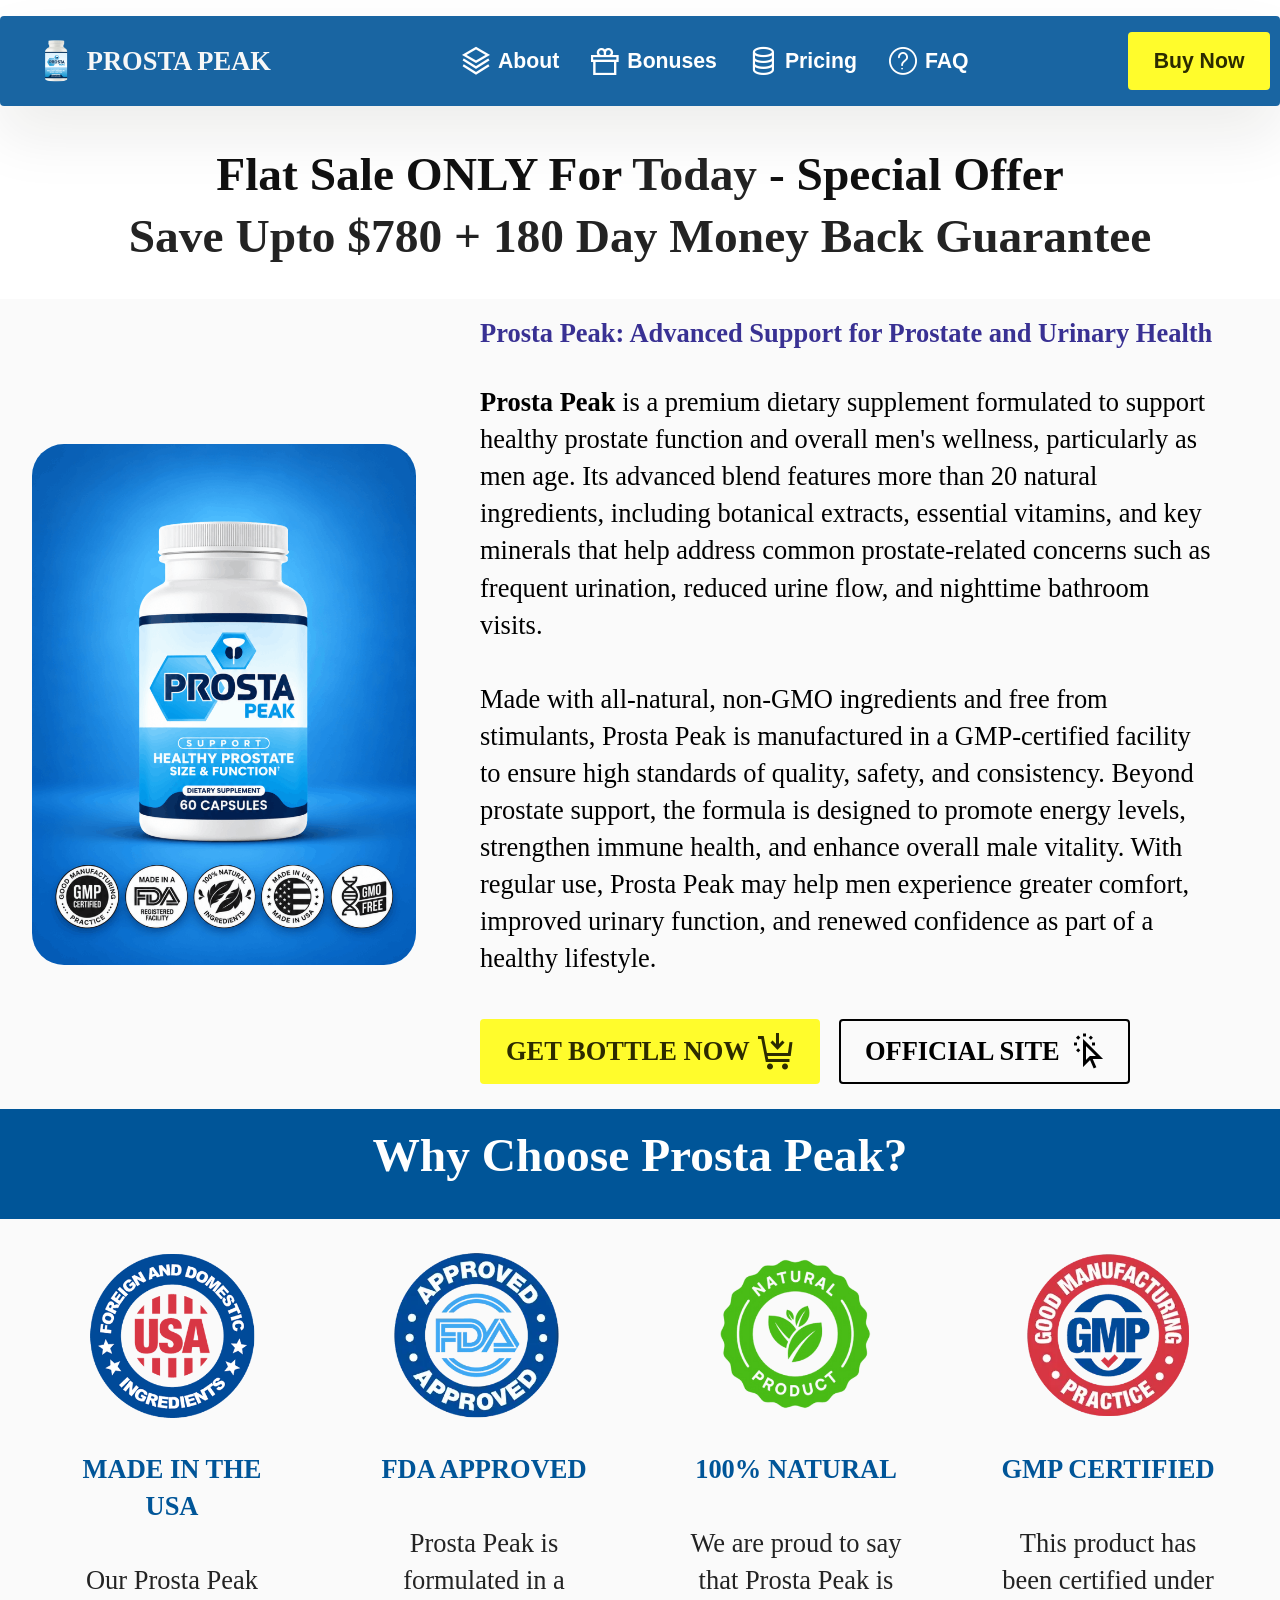
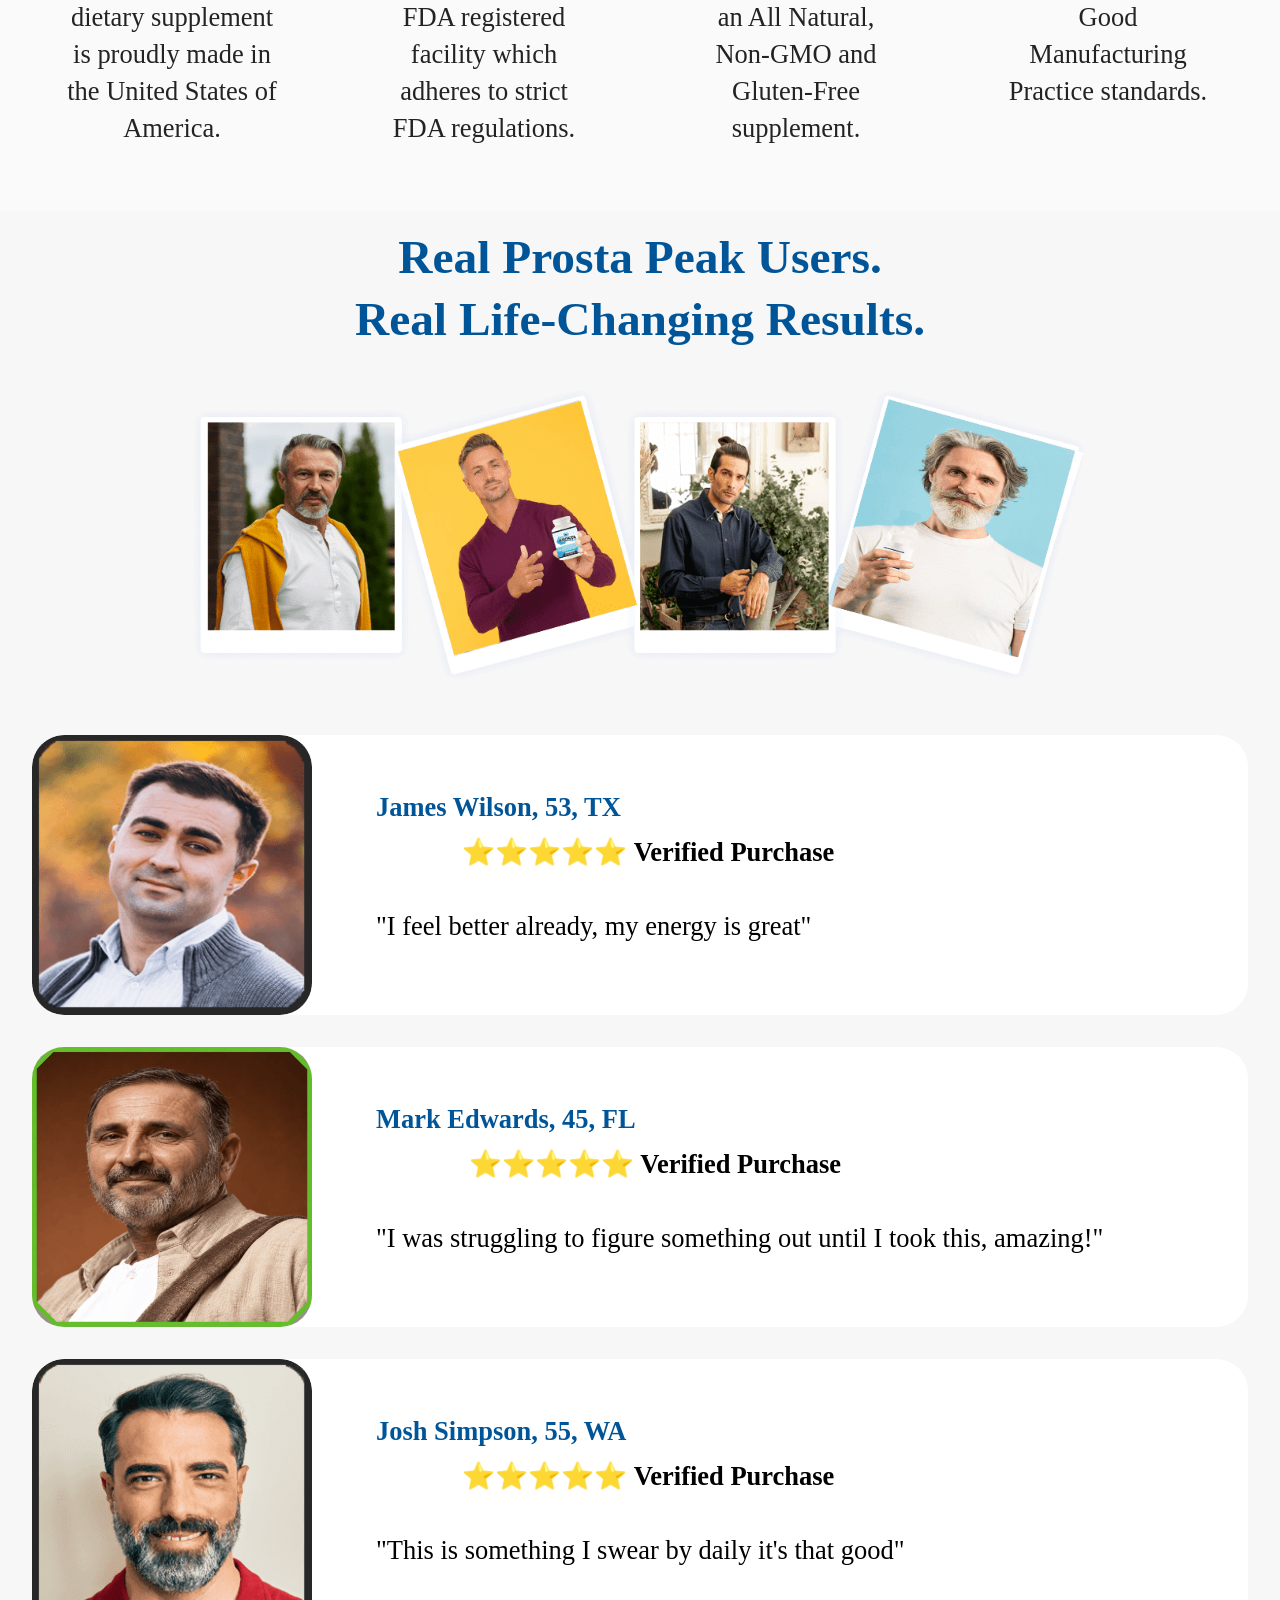
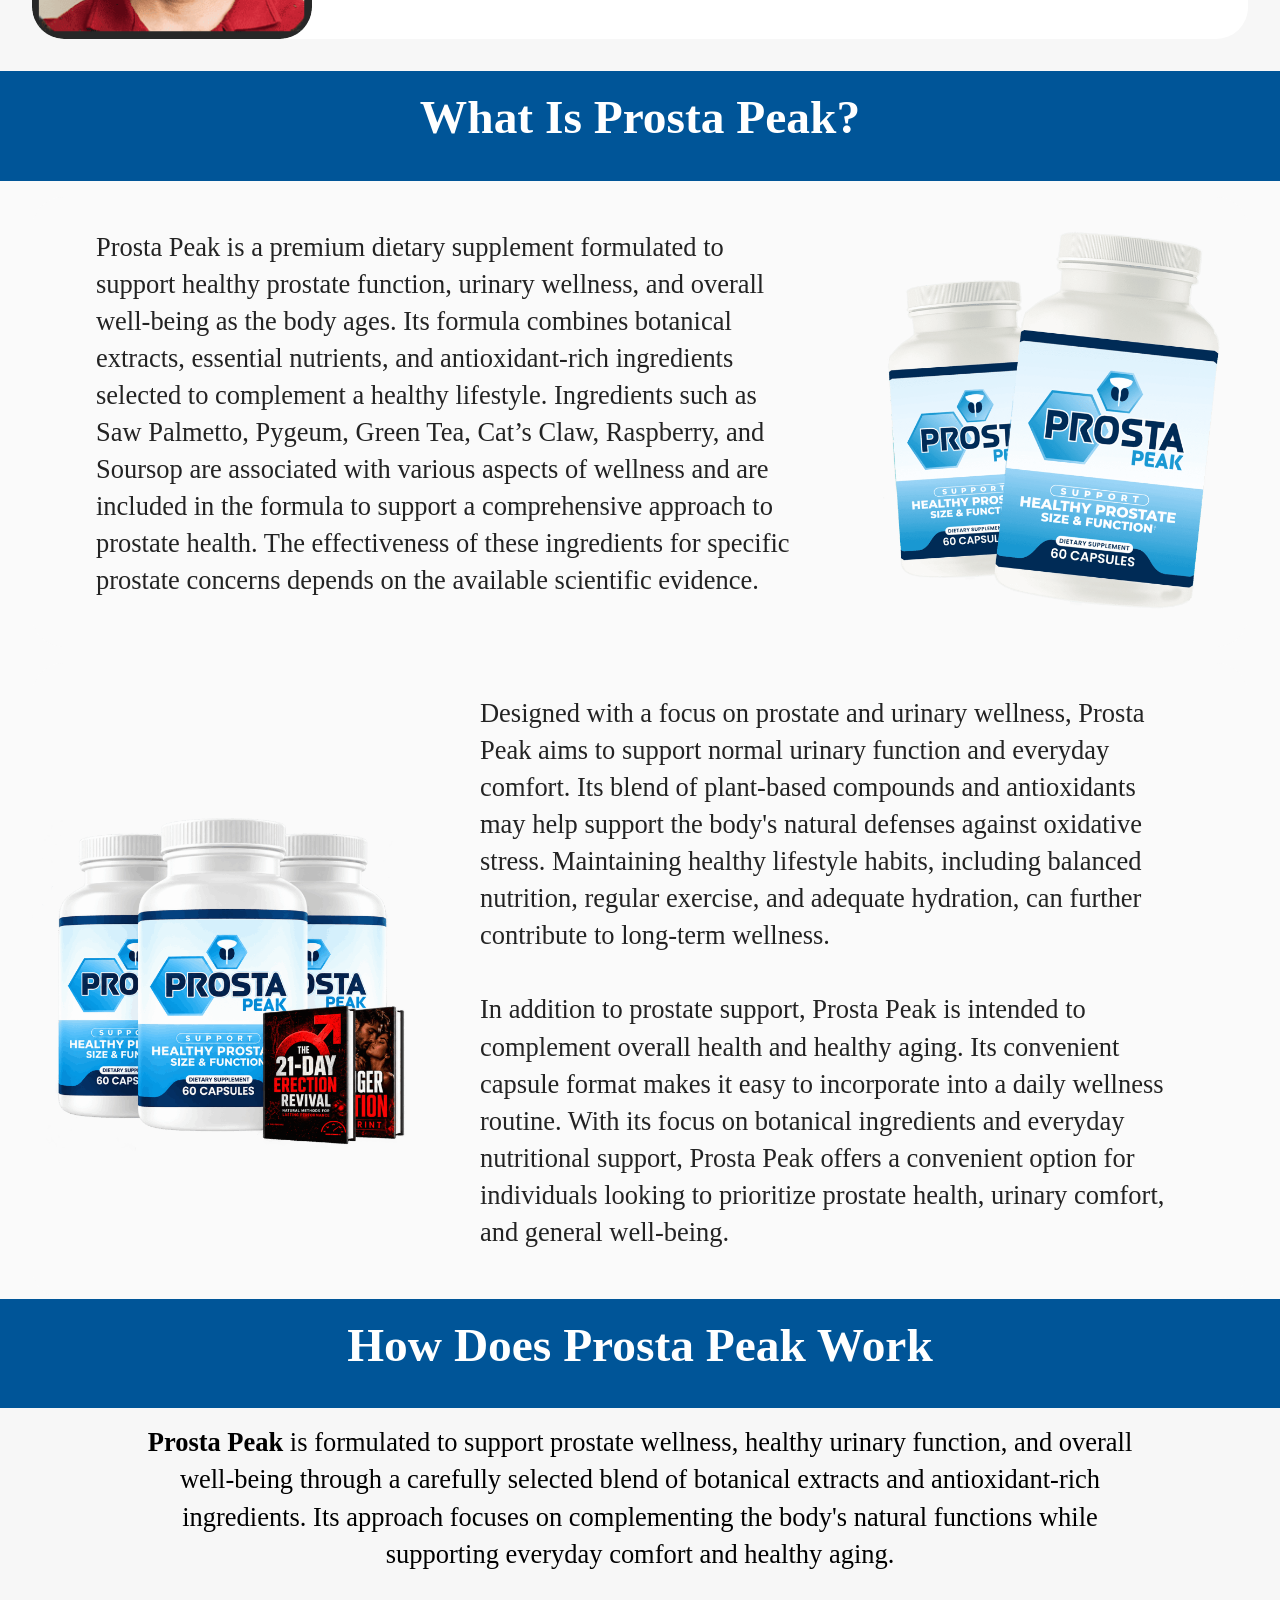
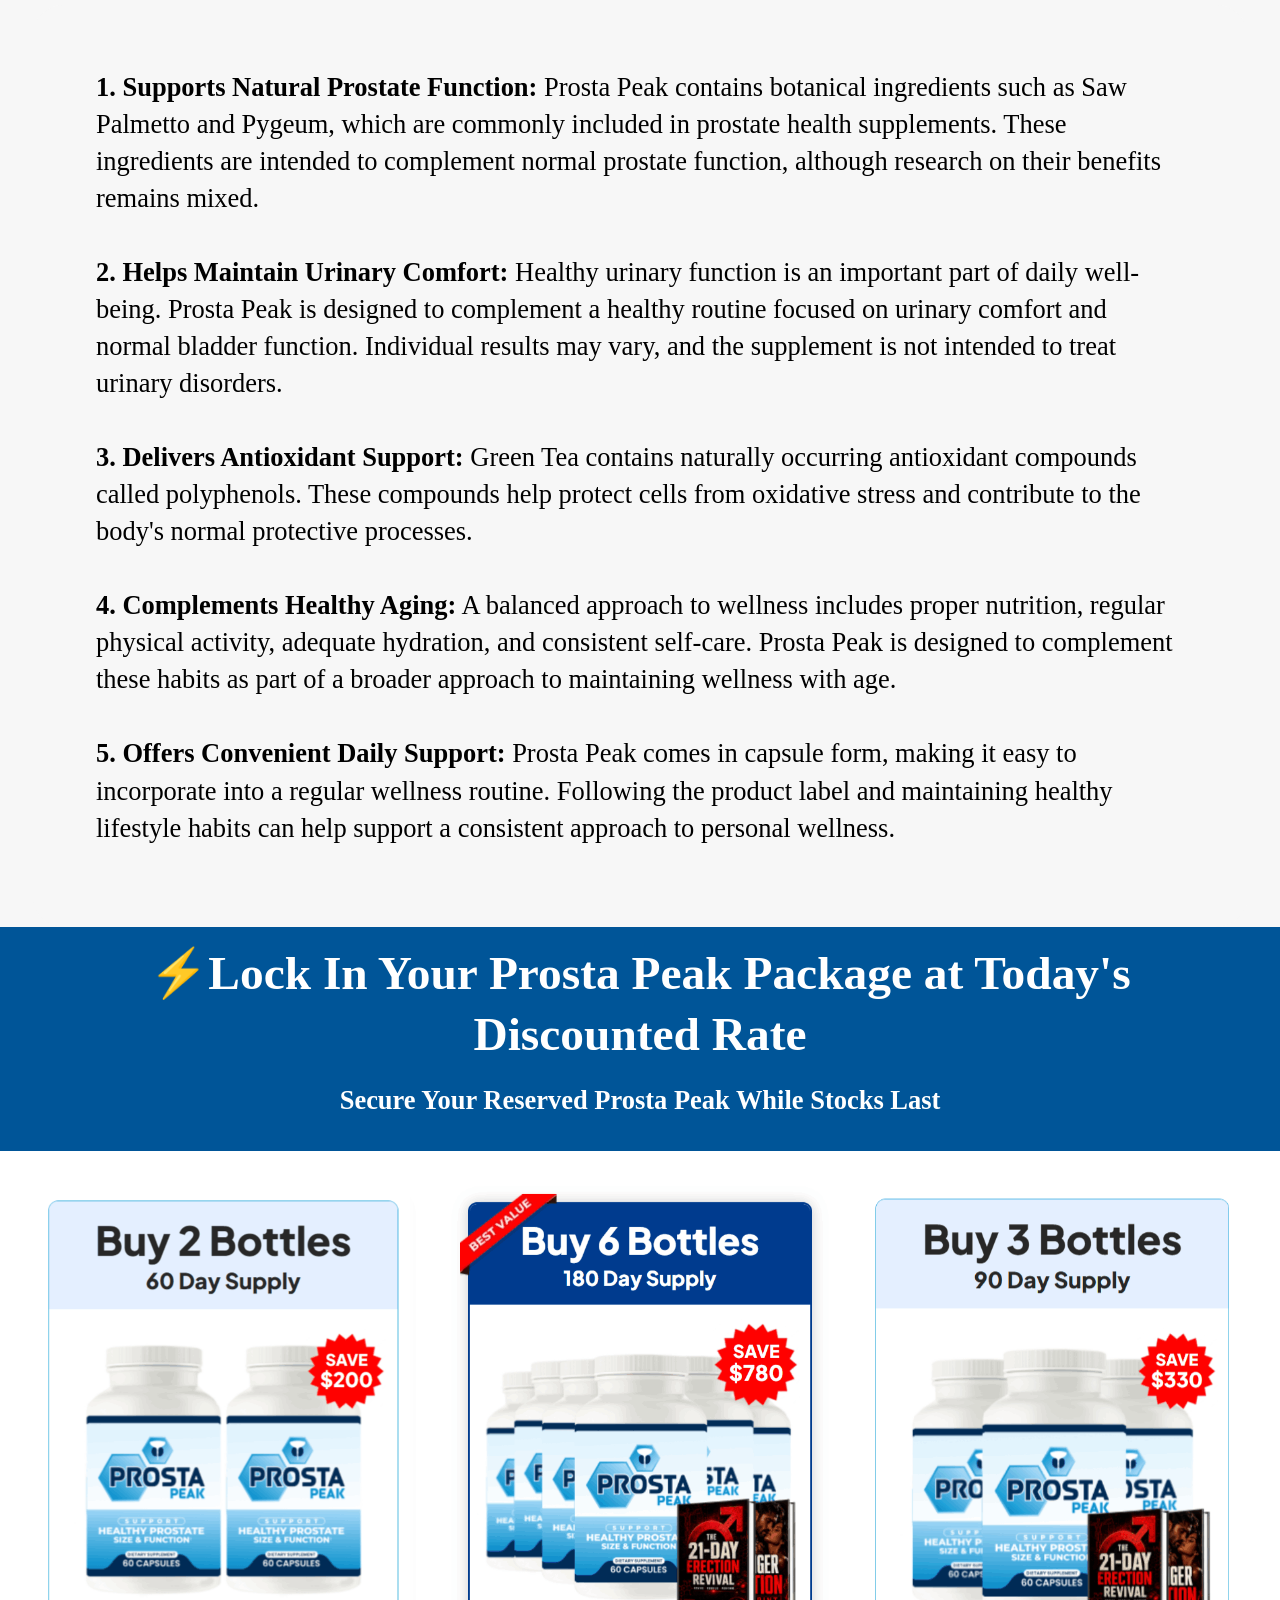
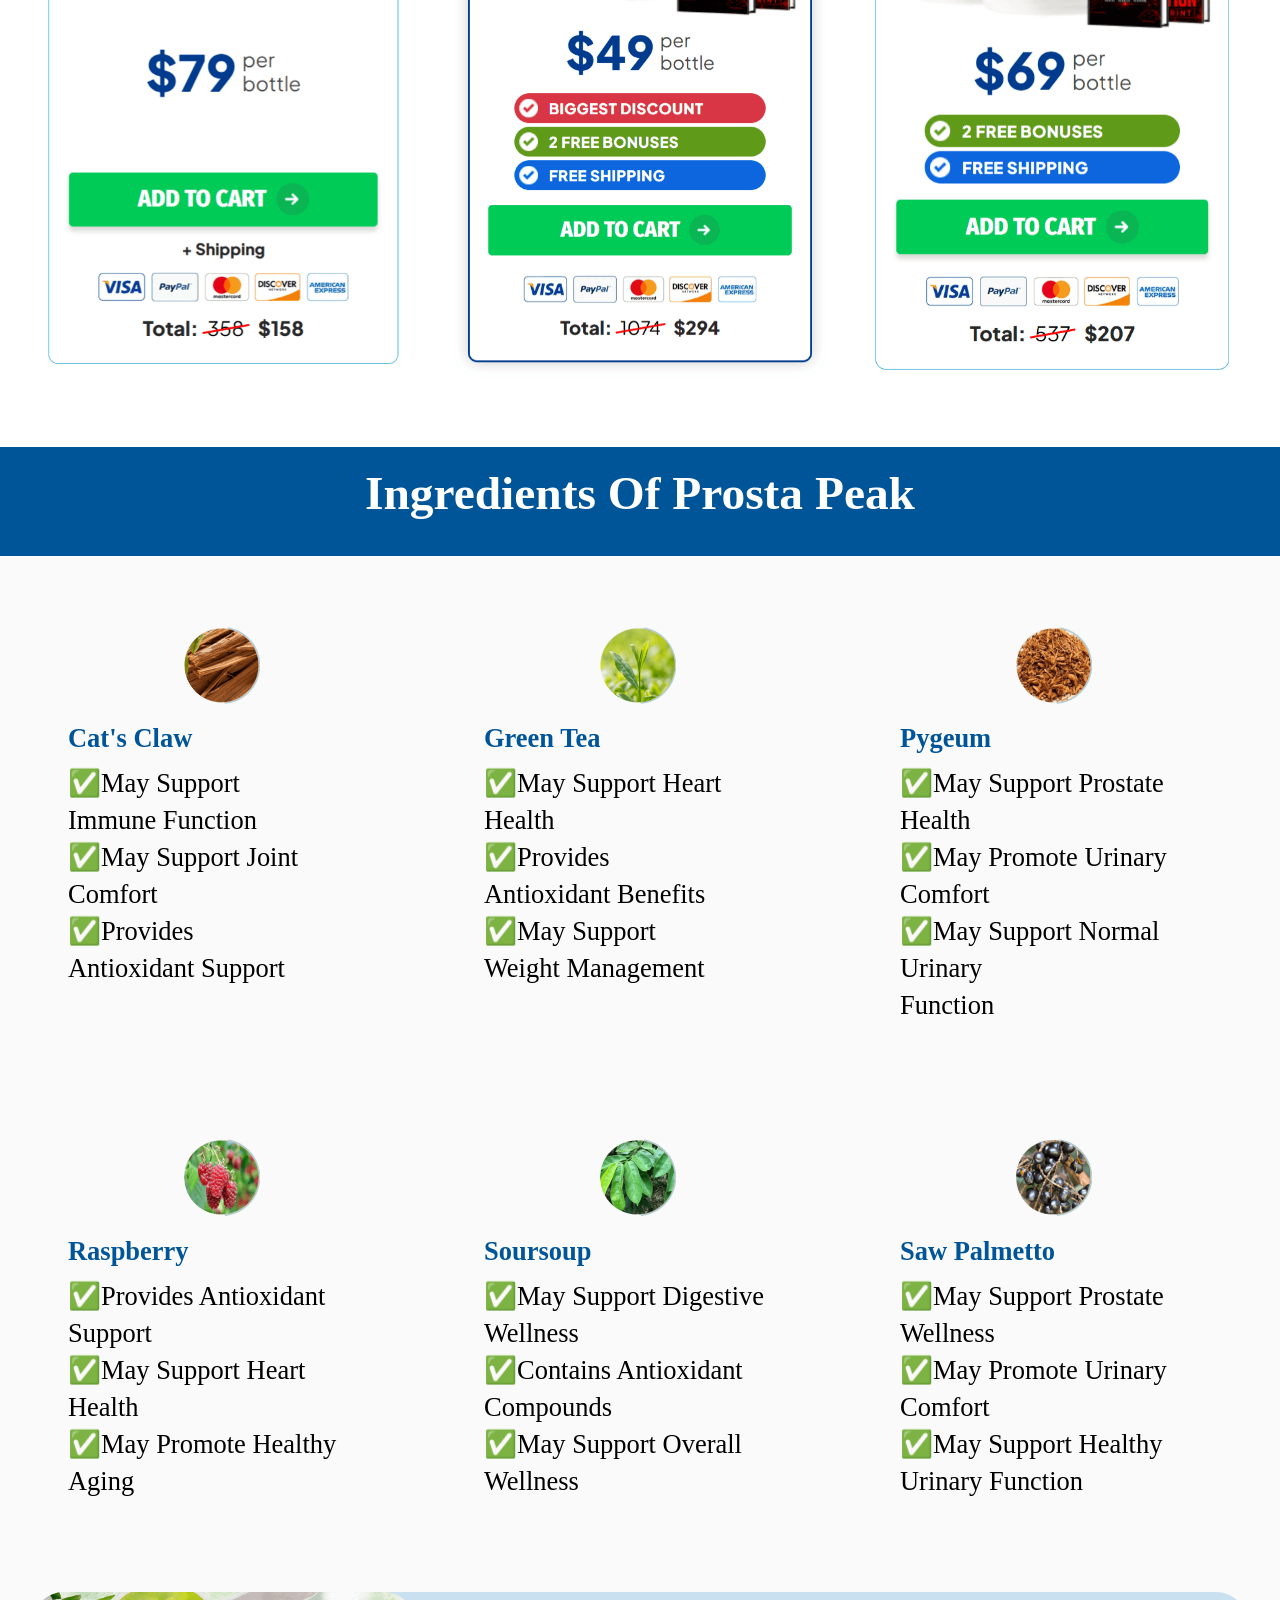
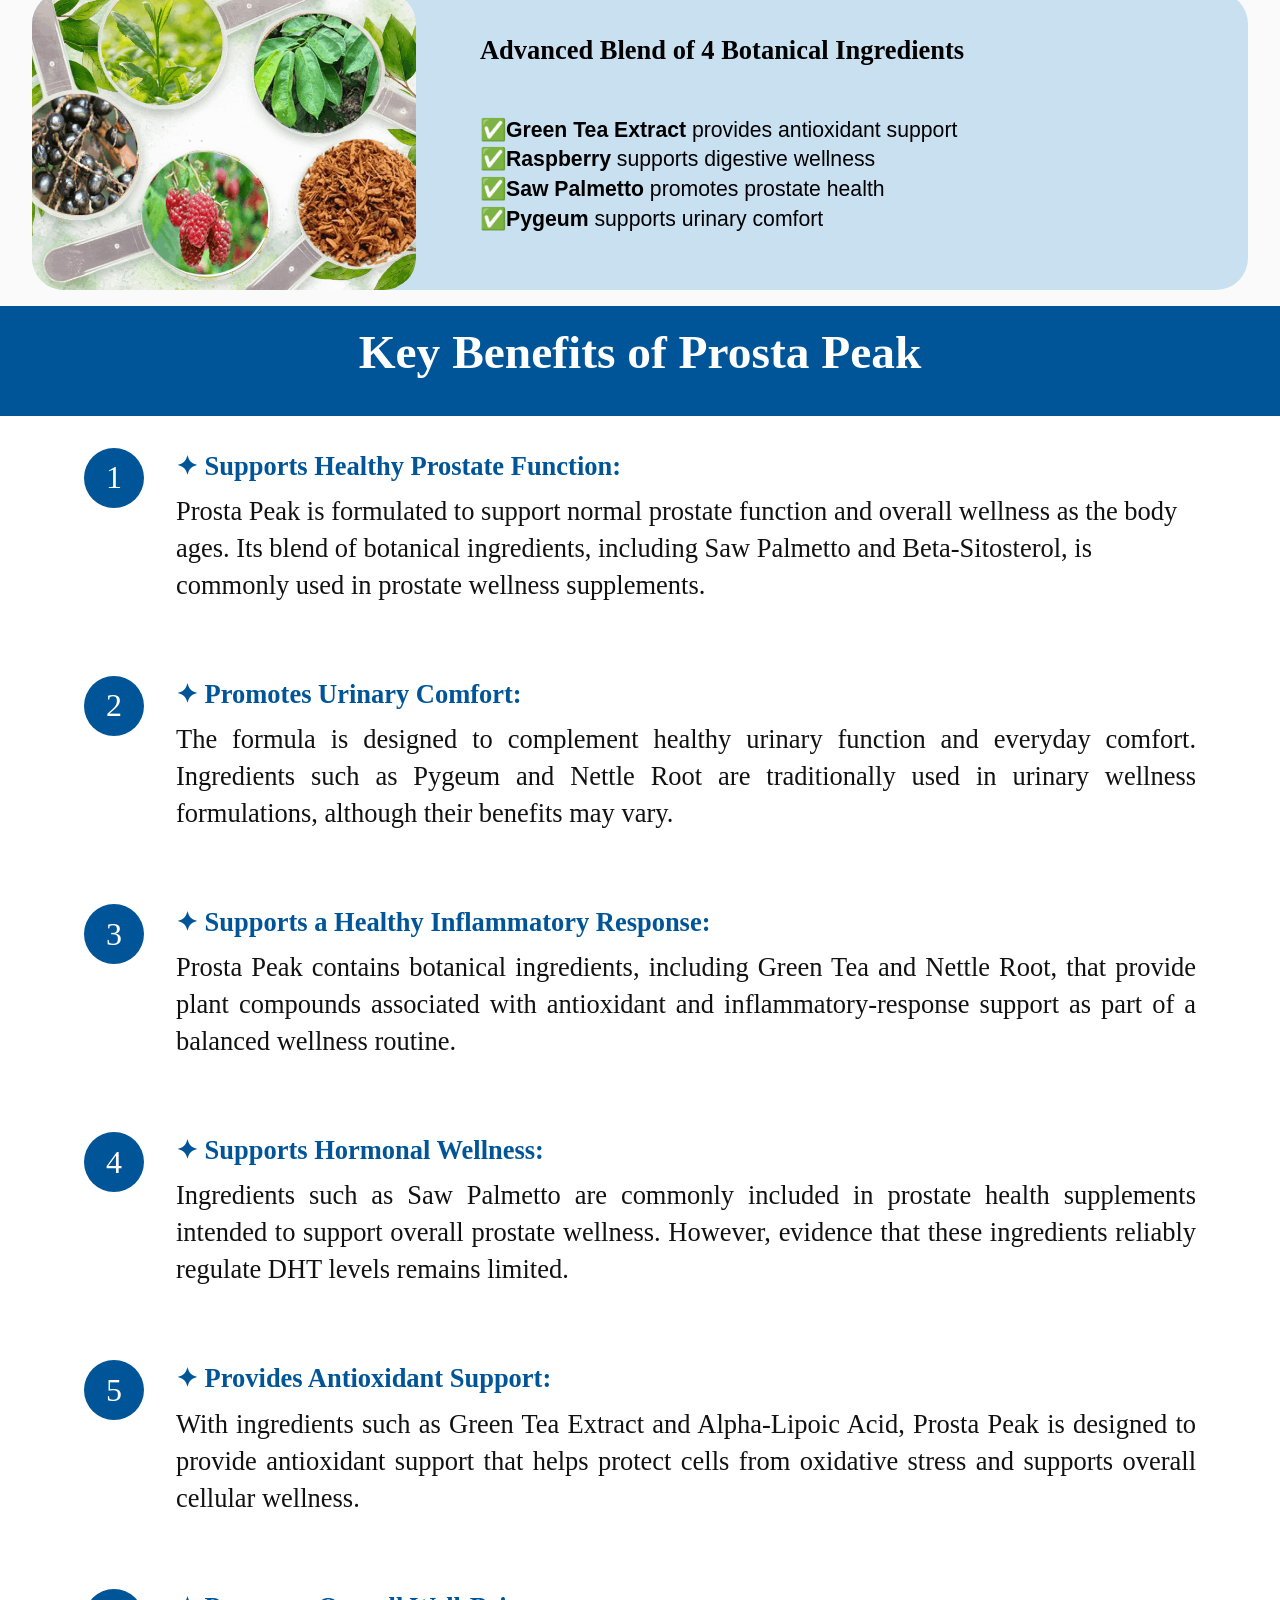
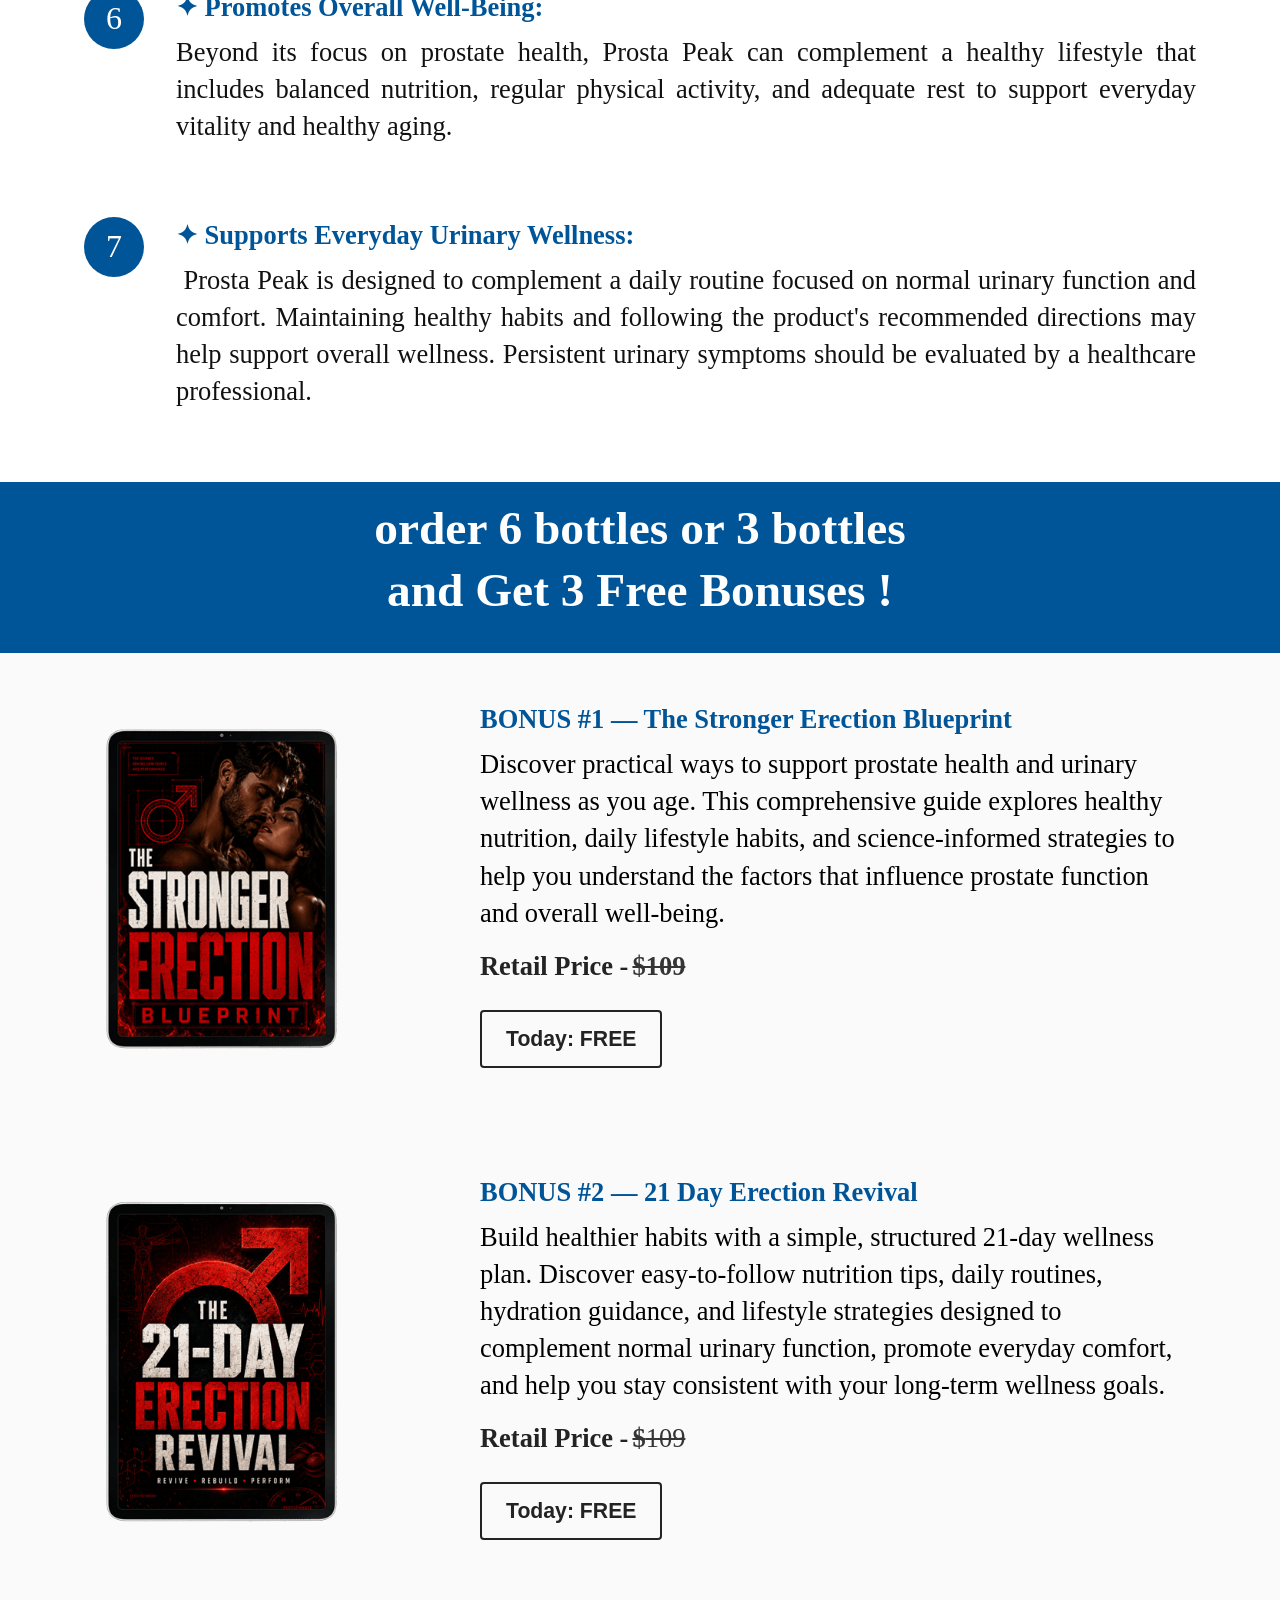
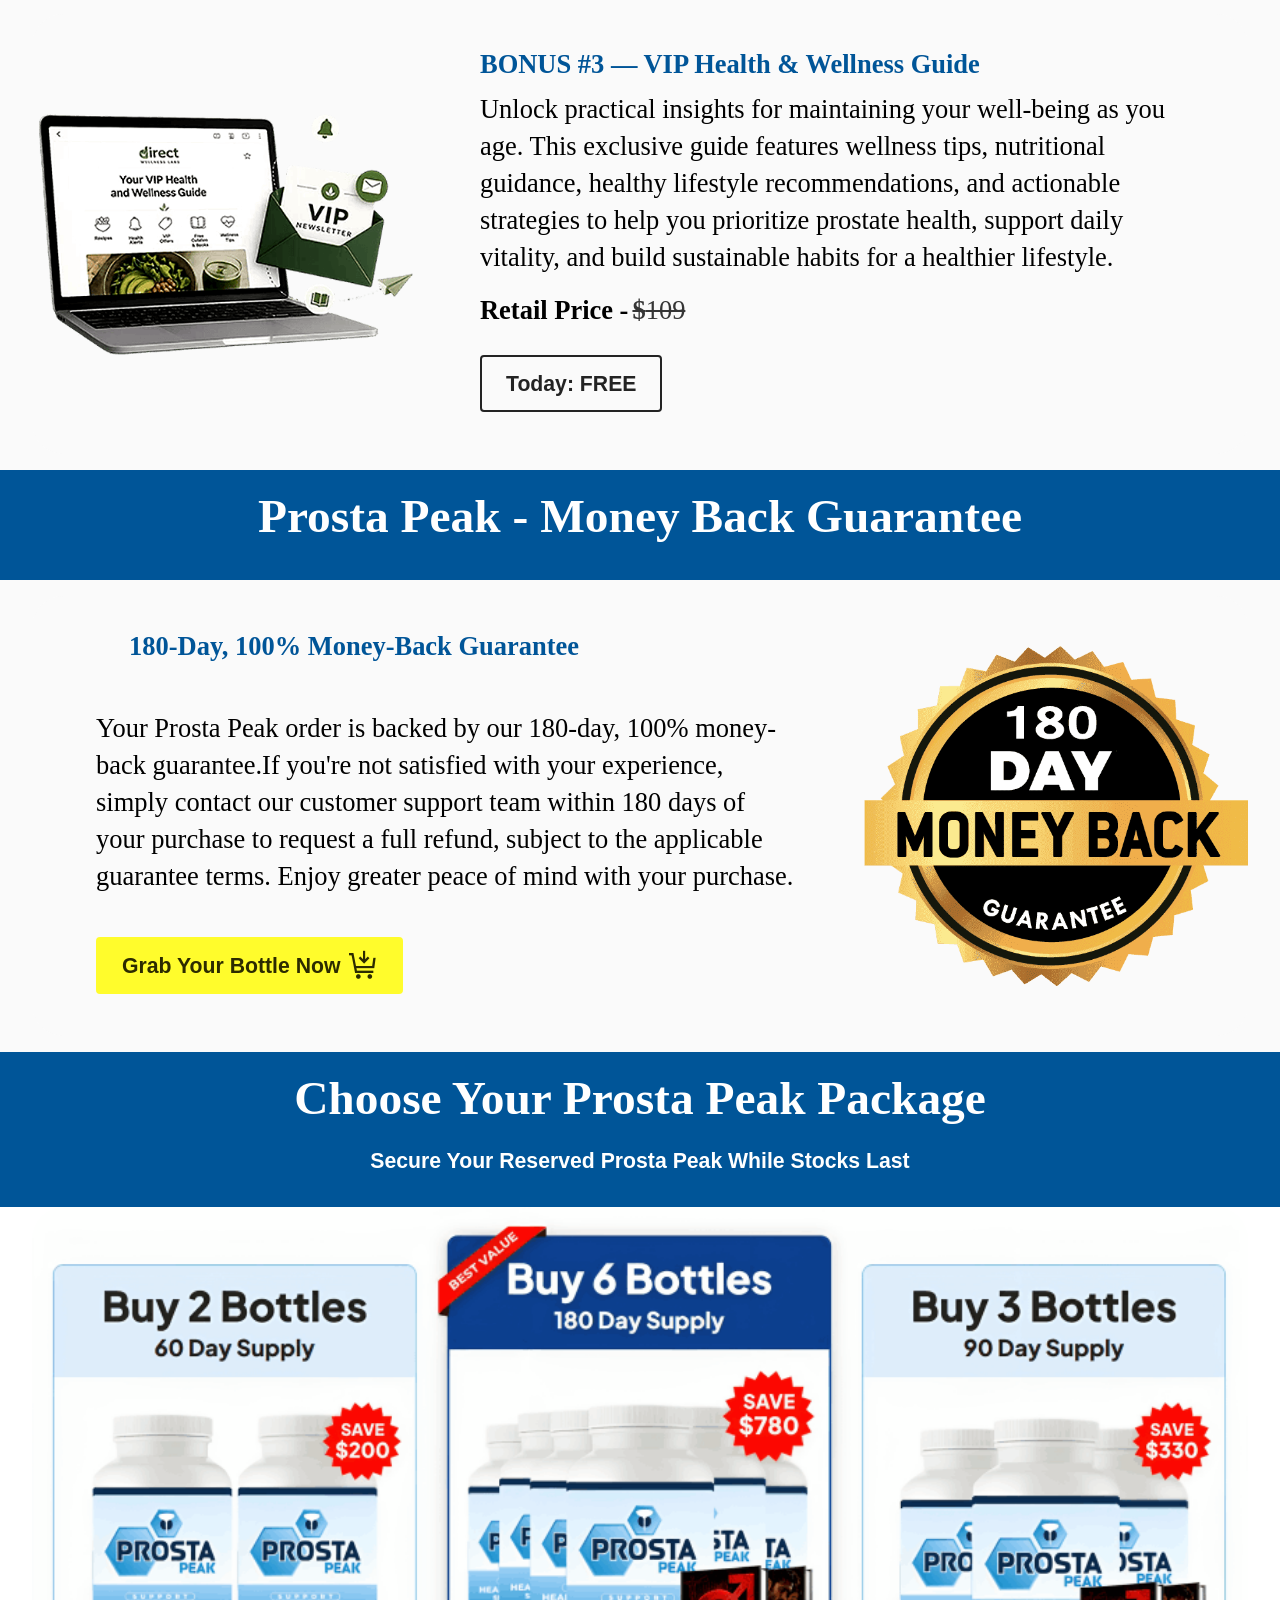
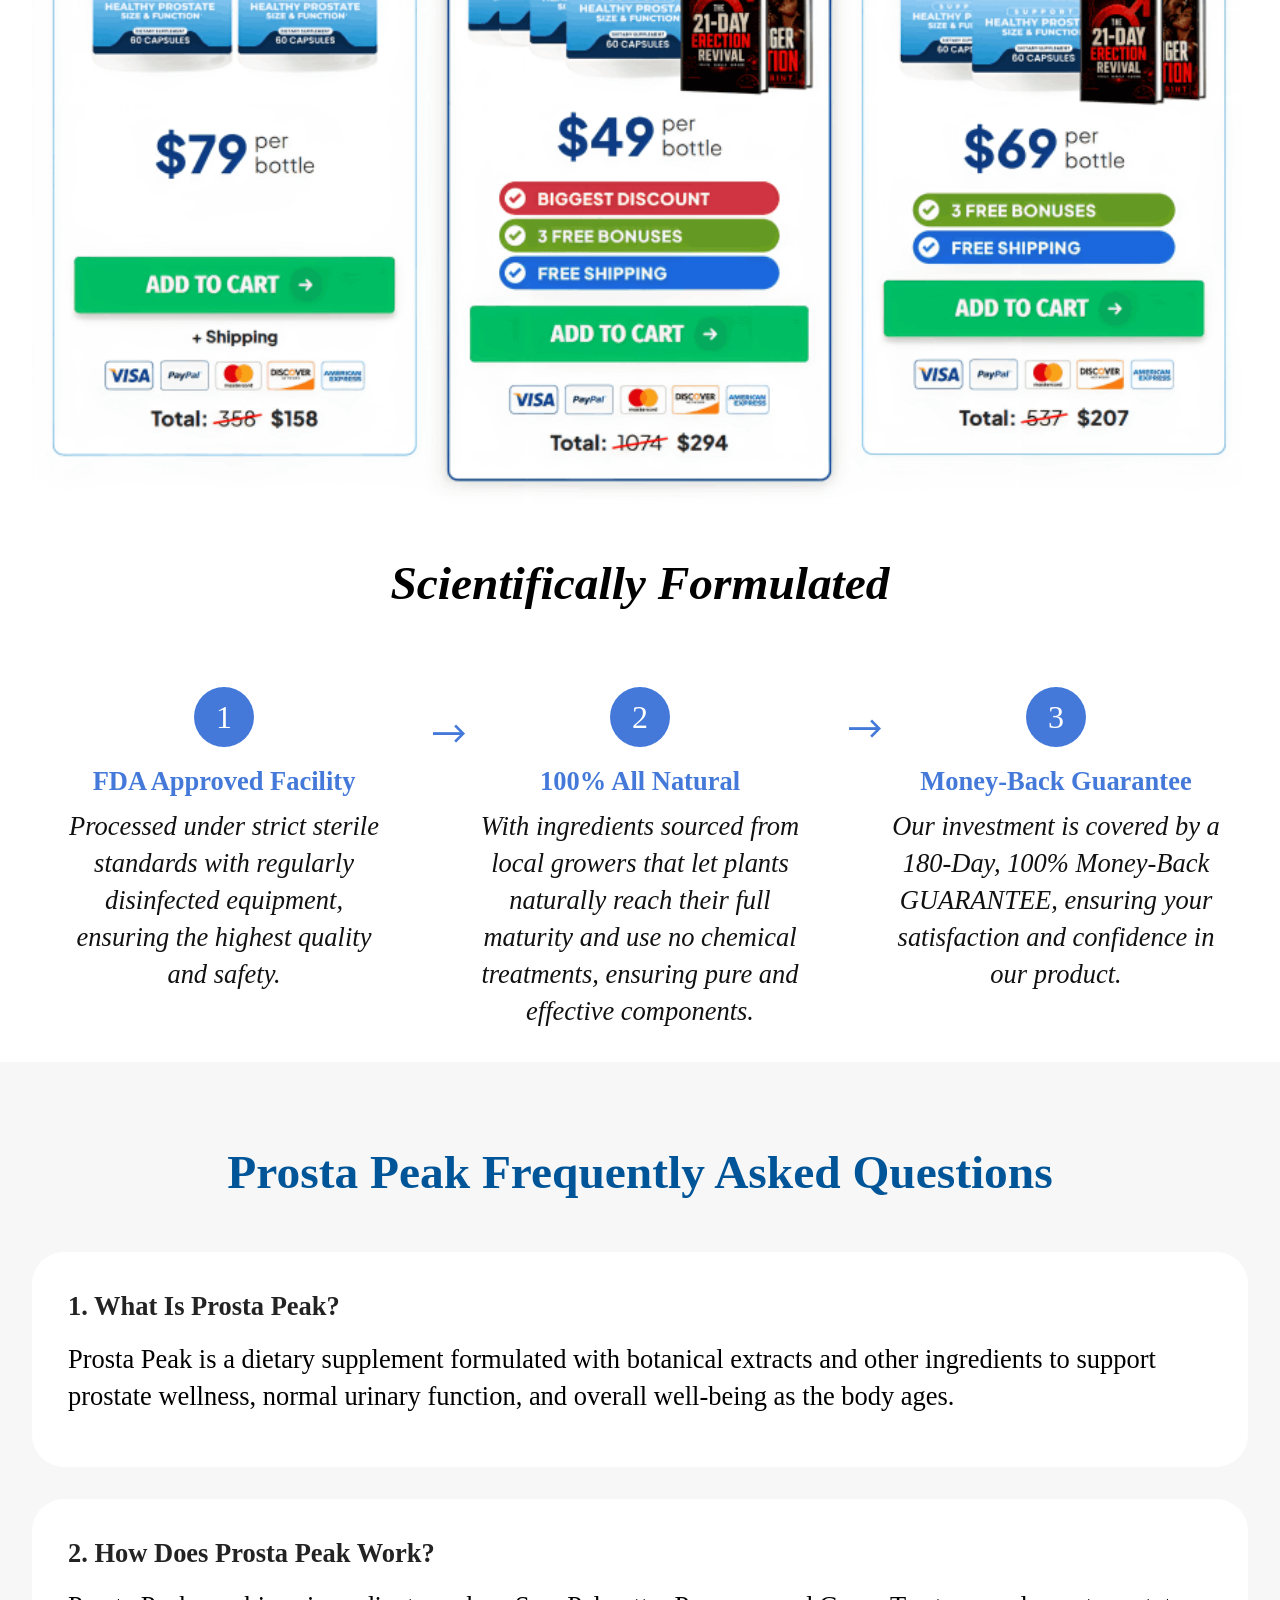
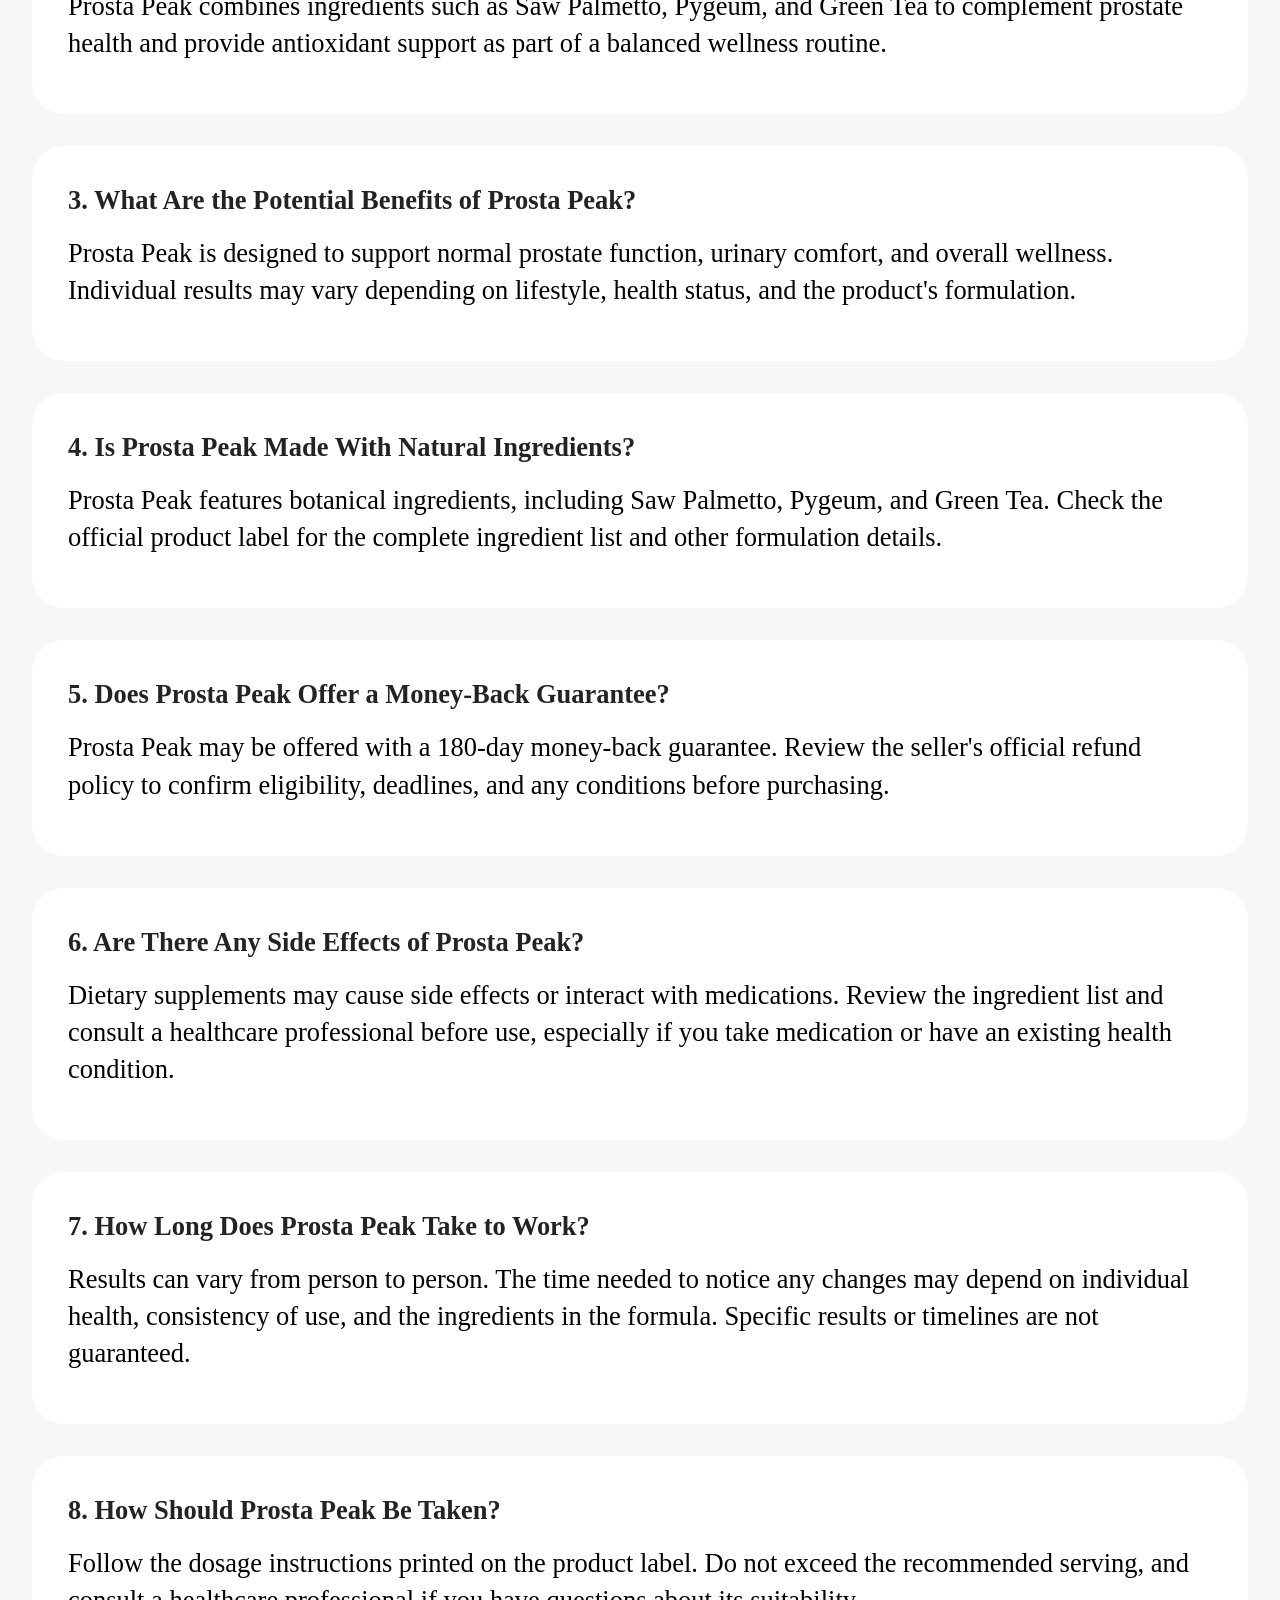
==== commit c3a13c18: "Change h1 to h2 for Prosta Peak section" ====
--- a/index.html
+++ b/index.html
@@ -34,7 +34,7 @@
   <meta name="keywords" content="prosta peak official website,prosta peak reviews,prosta peak discount,prosta peak benefits,prosta peak urinary healthprosta peak order,prosta peak supplement, prosta peak capsule, prosta peak pricing,prosta peak buy">
 <meta name="author"content="Prosta Peak">
 
-<link rel="canonical"herf="">
+<link rel="canonical"herf="https://prosta-peak-website.vercel.app/">
 </head>
 <body>
   
@@ -82,9 +82,9 @@
     <div class="container-fluid">
         <div class="row justify-content-center">
             <div class="title col-md-12 col-lg-12">
-                <h1 class="mbr-section-title mbr-fonts-style align-center mb-4 d-none d-md-block d-lg-block d-xl-block display-2"><font color="#111111" style=""><strong>Flat Sale ONLY For&nbsp;</strong></font><strong>Today</strong>&nbsp;<font color="#111111"><strong>- Special Offer</strong><br></font><strong>Save Upto $780 + 180 Day Money Back Guarantee</strong></h1>
-                
-                
+                <h1 class="m
+                
+                br-section-title mbr-fonts-style align-center mb-4 d-none d-md-block d-lg-block d-xl-block display-2"><font color="#111111" style=""><strong>Flat Sale ONLY For&nbsp;</strong></font><strong>Today</strong>&nbsp;<font color="#111111"><strong>- Special Offer</strong><br></font><strong>Save Upto $780 + 180 Day Money Back Guarantee</strong></h1>
             </div>
         </div>
     </div>
@@ -103,7 +103,7 @@
 			</div>
 			<div class="col-12 col-md-12 col-lg">
 				<div class="text-wrapper align-left">
-					<h1 class="mbr-section-title mbr-fonts-style mb-4 display-5"><strong>Prosta Peak: Advanced Support for Prostate and Urinary Health</strong></h1>
+					<h2 class="mbr-section-title mbr-fonts-style mb-4 display-5"><strong>Prosta Peak: Advanced Support for Prostate and Urinary Health</strong></h2>
 					<p class="mbr-text align-left mbr-fonts-style mb-4 display-5"><strong>Prosta Peak</strong> is a premium dietary supplement formulated to support healthy prostate function and overall men's wellness, particularly as men age. Its advanced blend features more than 20 natural ingredients, including botanical extracts, essential vitamins, and key minerals that help address common prostate-related concerns such as frequent urination, reduced urine flow, and nighttime bathroom visits.
 <br>
 <br>Made with all-natural, non-GMO ingredients and free from stimulants, Prosta Peak is manufactured in a GMP-certified facility to ensure high standards of quality, safety, and consistency. Beyond prostate support, the formula is designed to promote energy levels, strengthen immune health, and enhance overall male vitality. With regular use, Prosta Peak may help men experience greater comfort, improved urinary function, and renewed confidence as part of a healthy lifestyle.</p>
